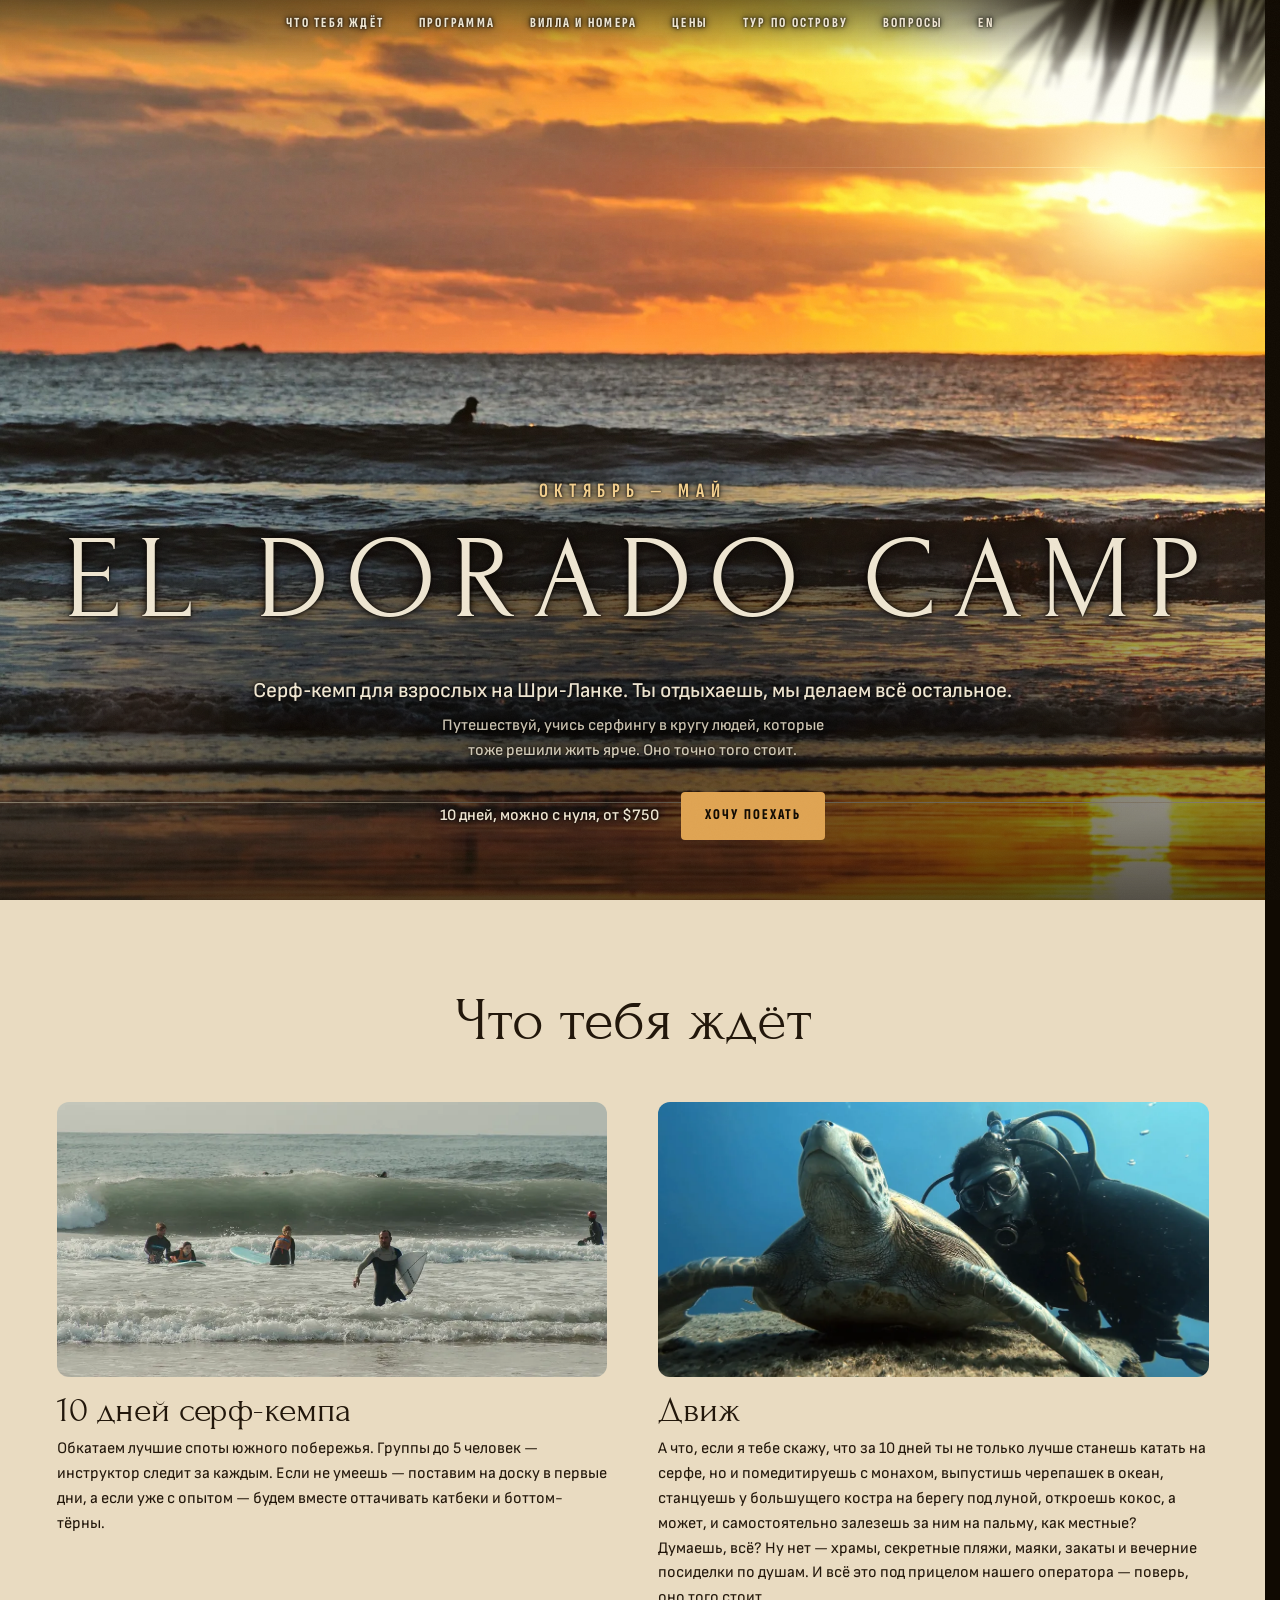
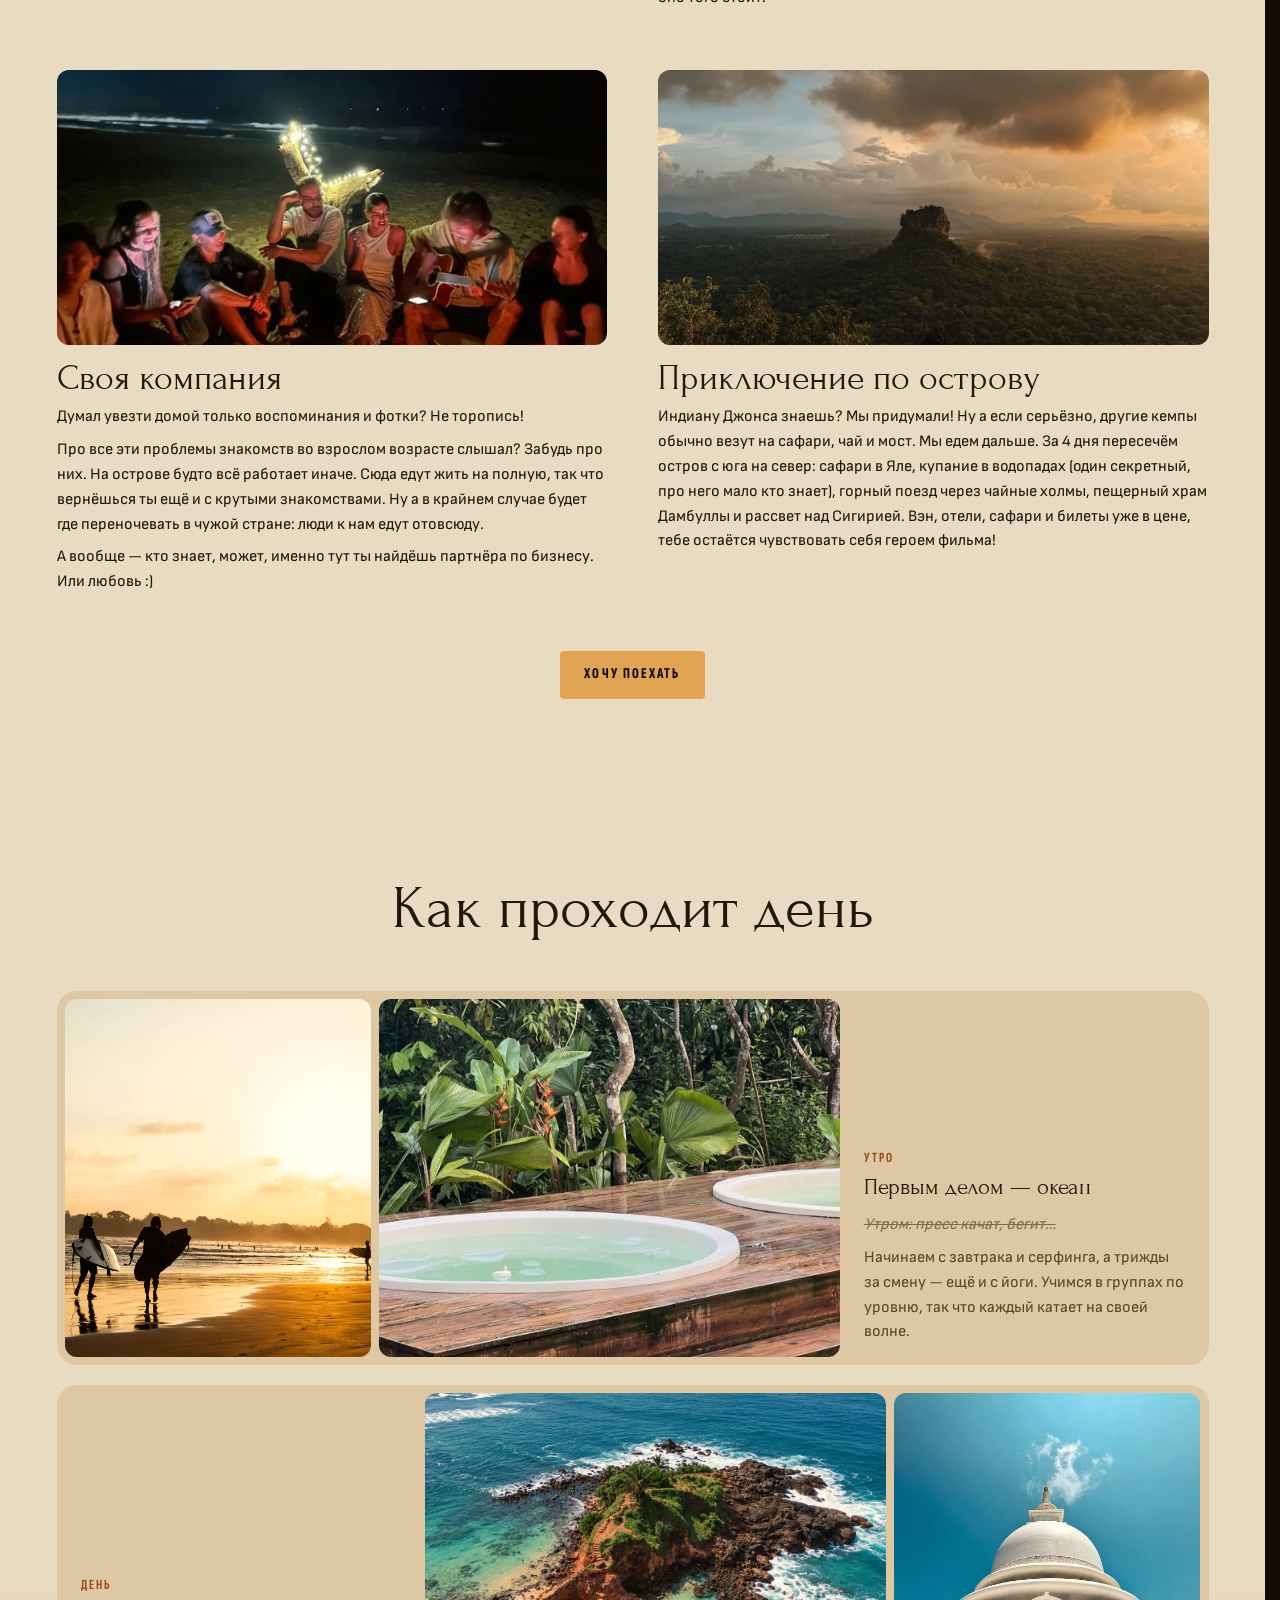
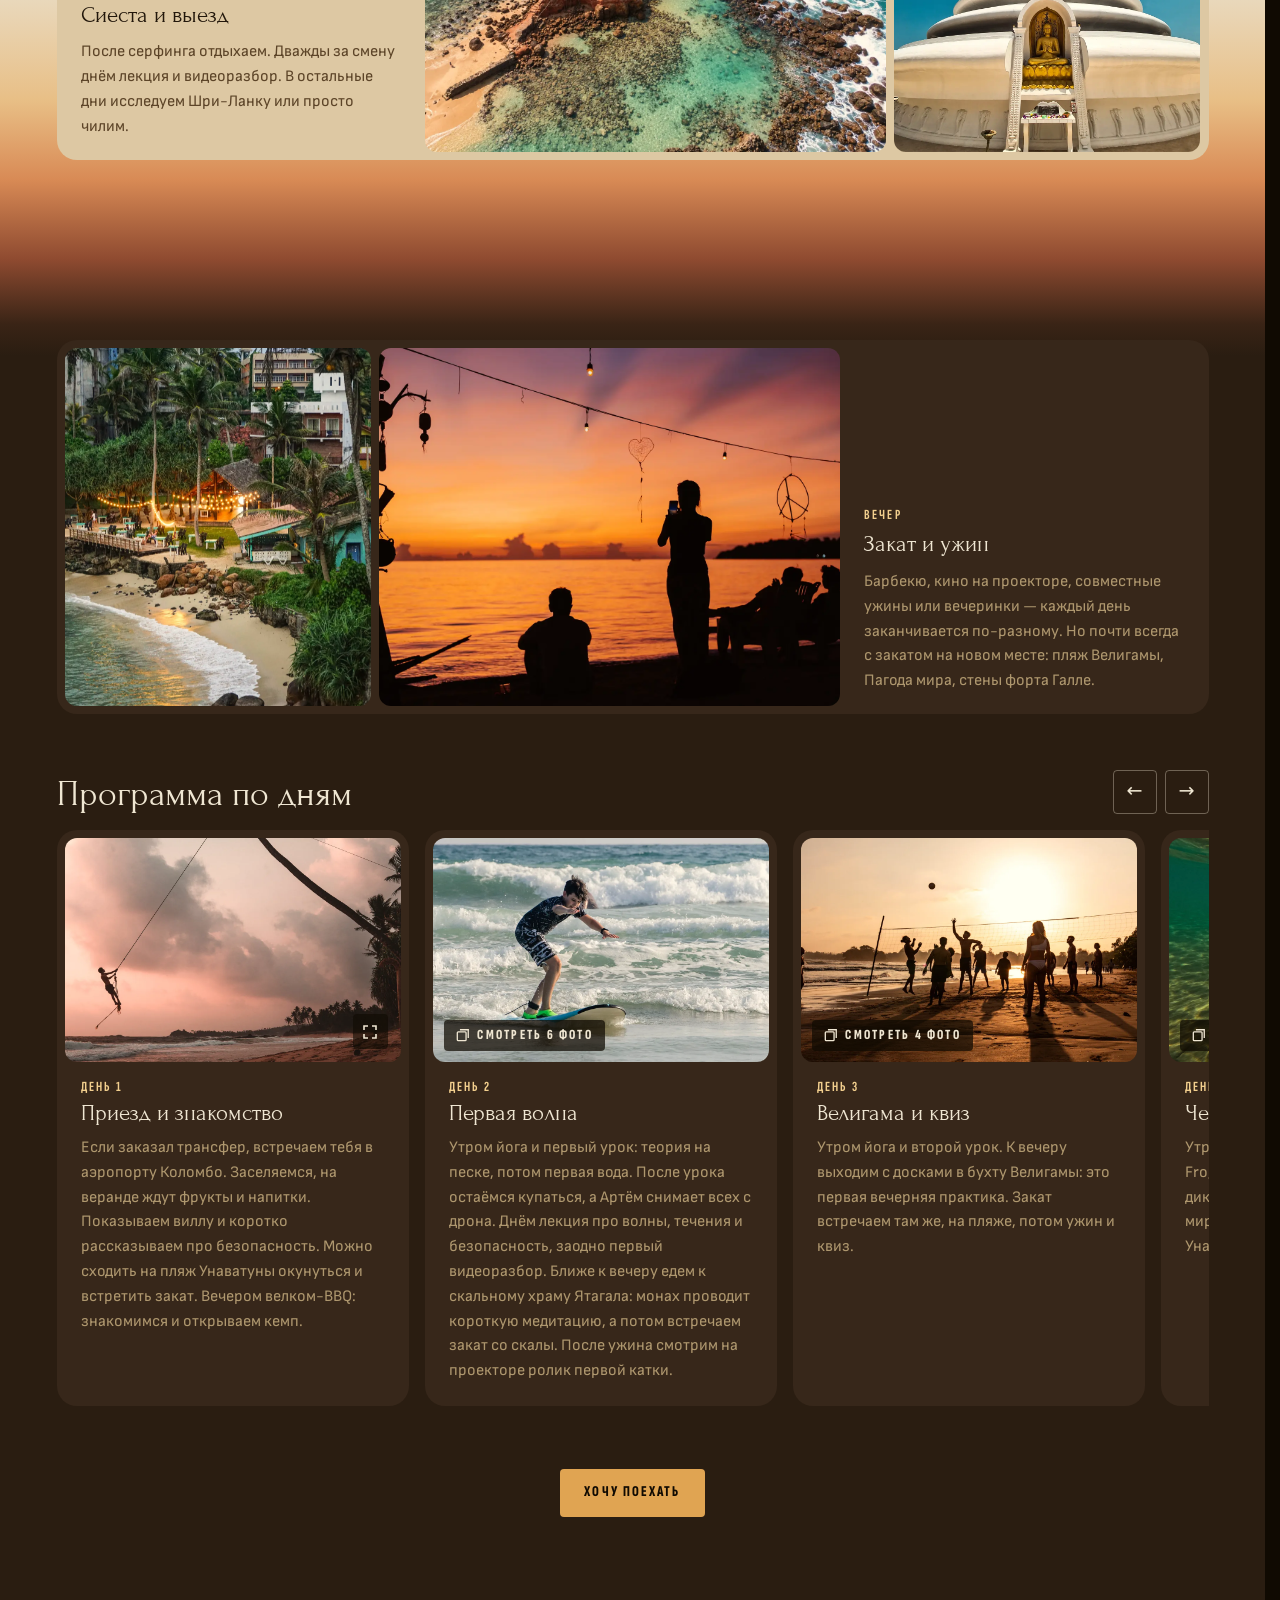
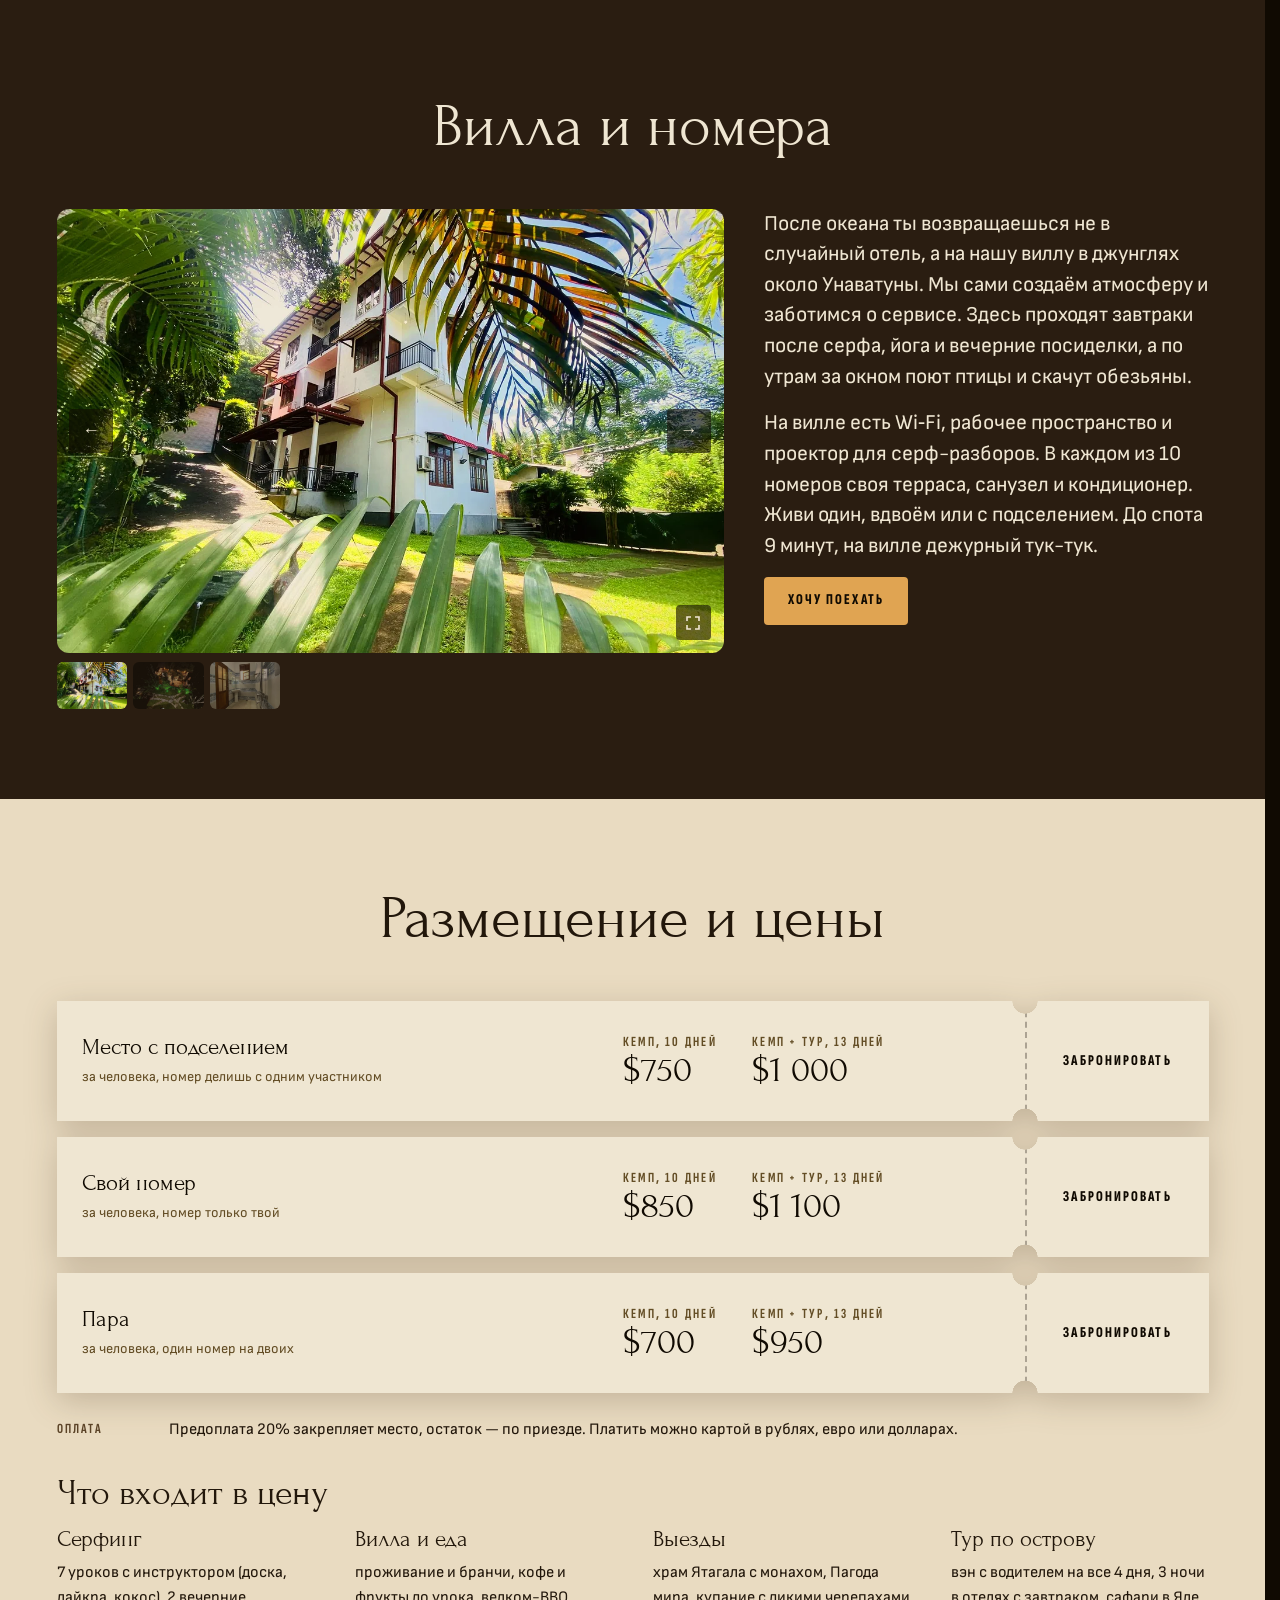
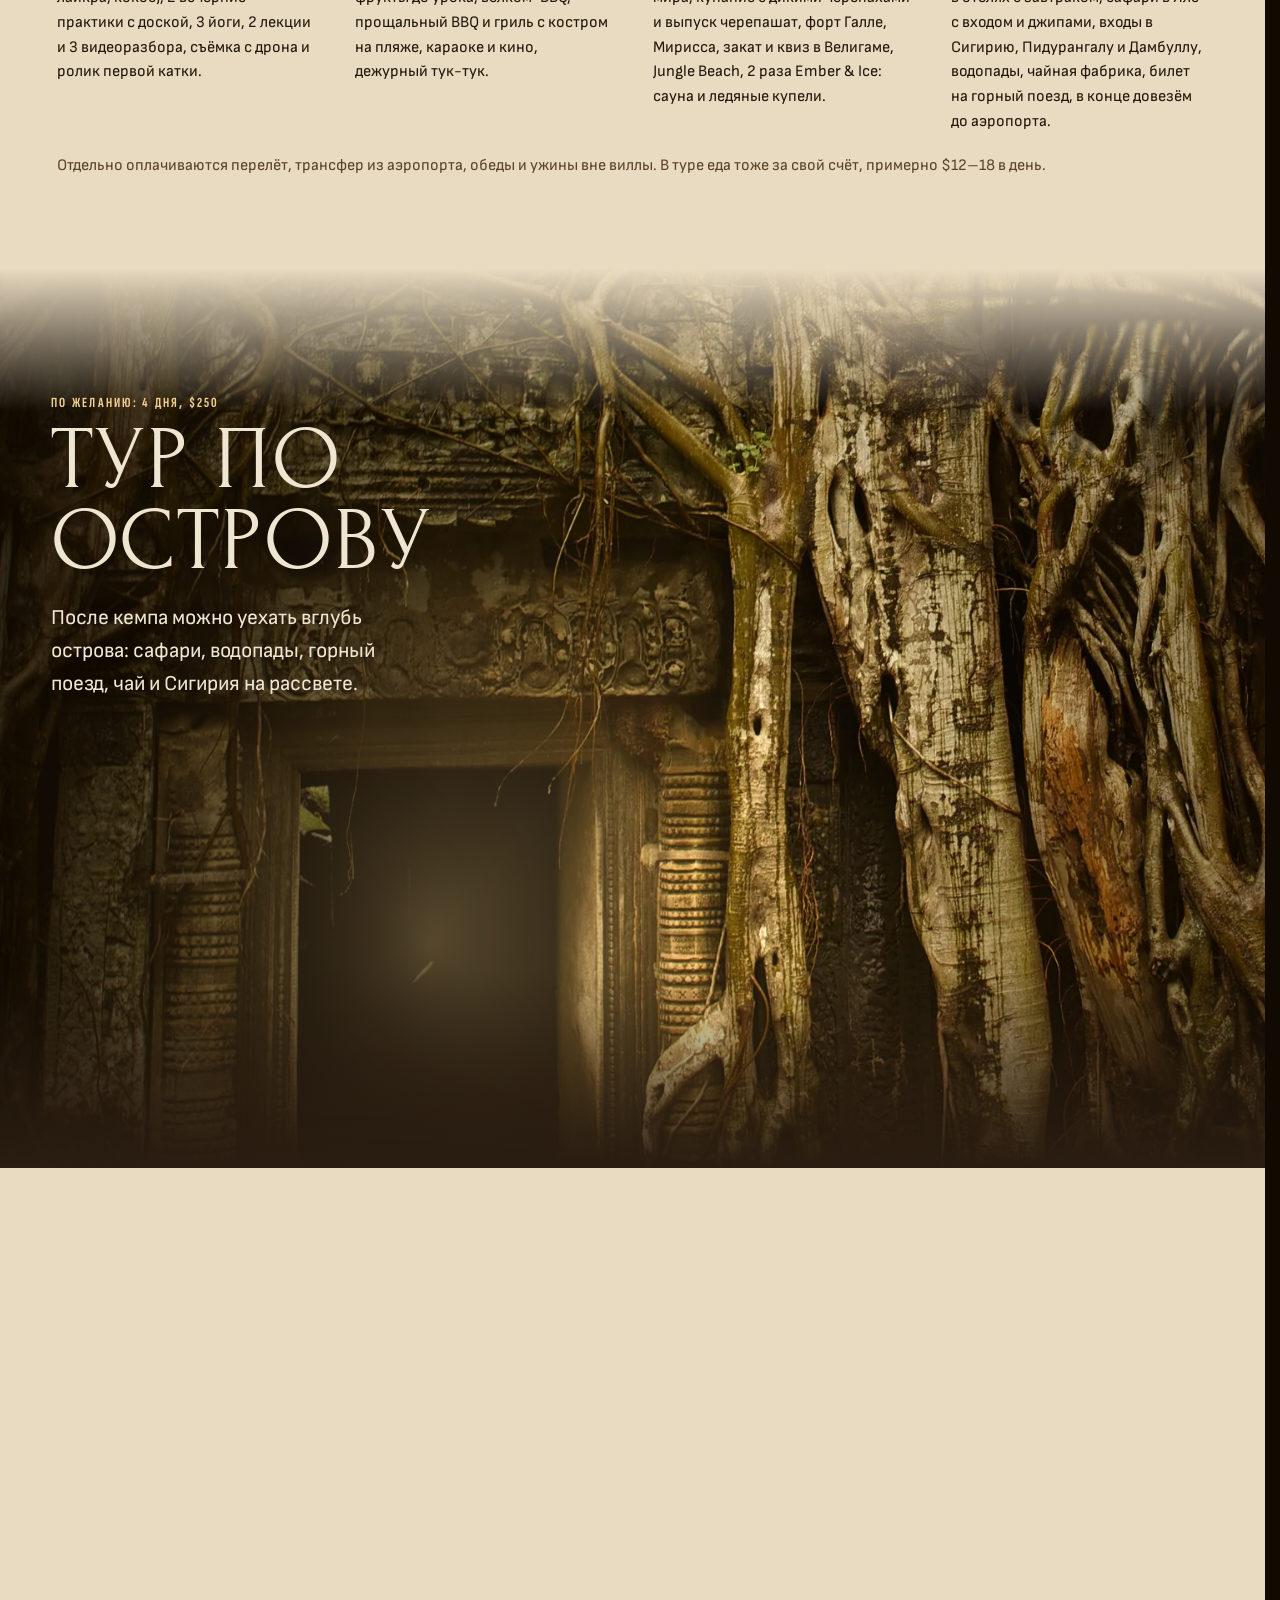
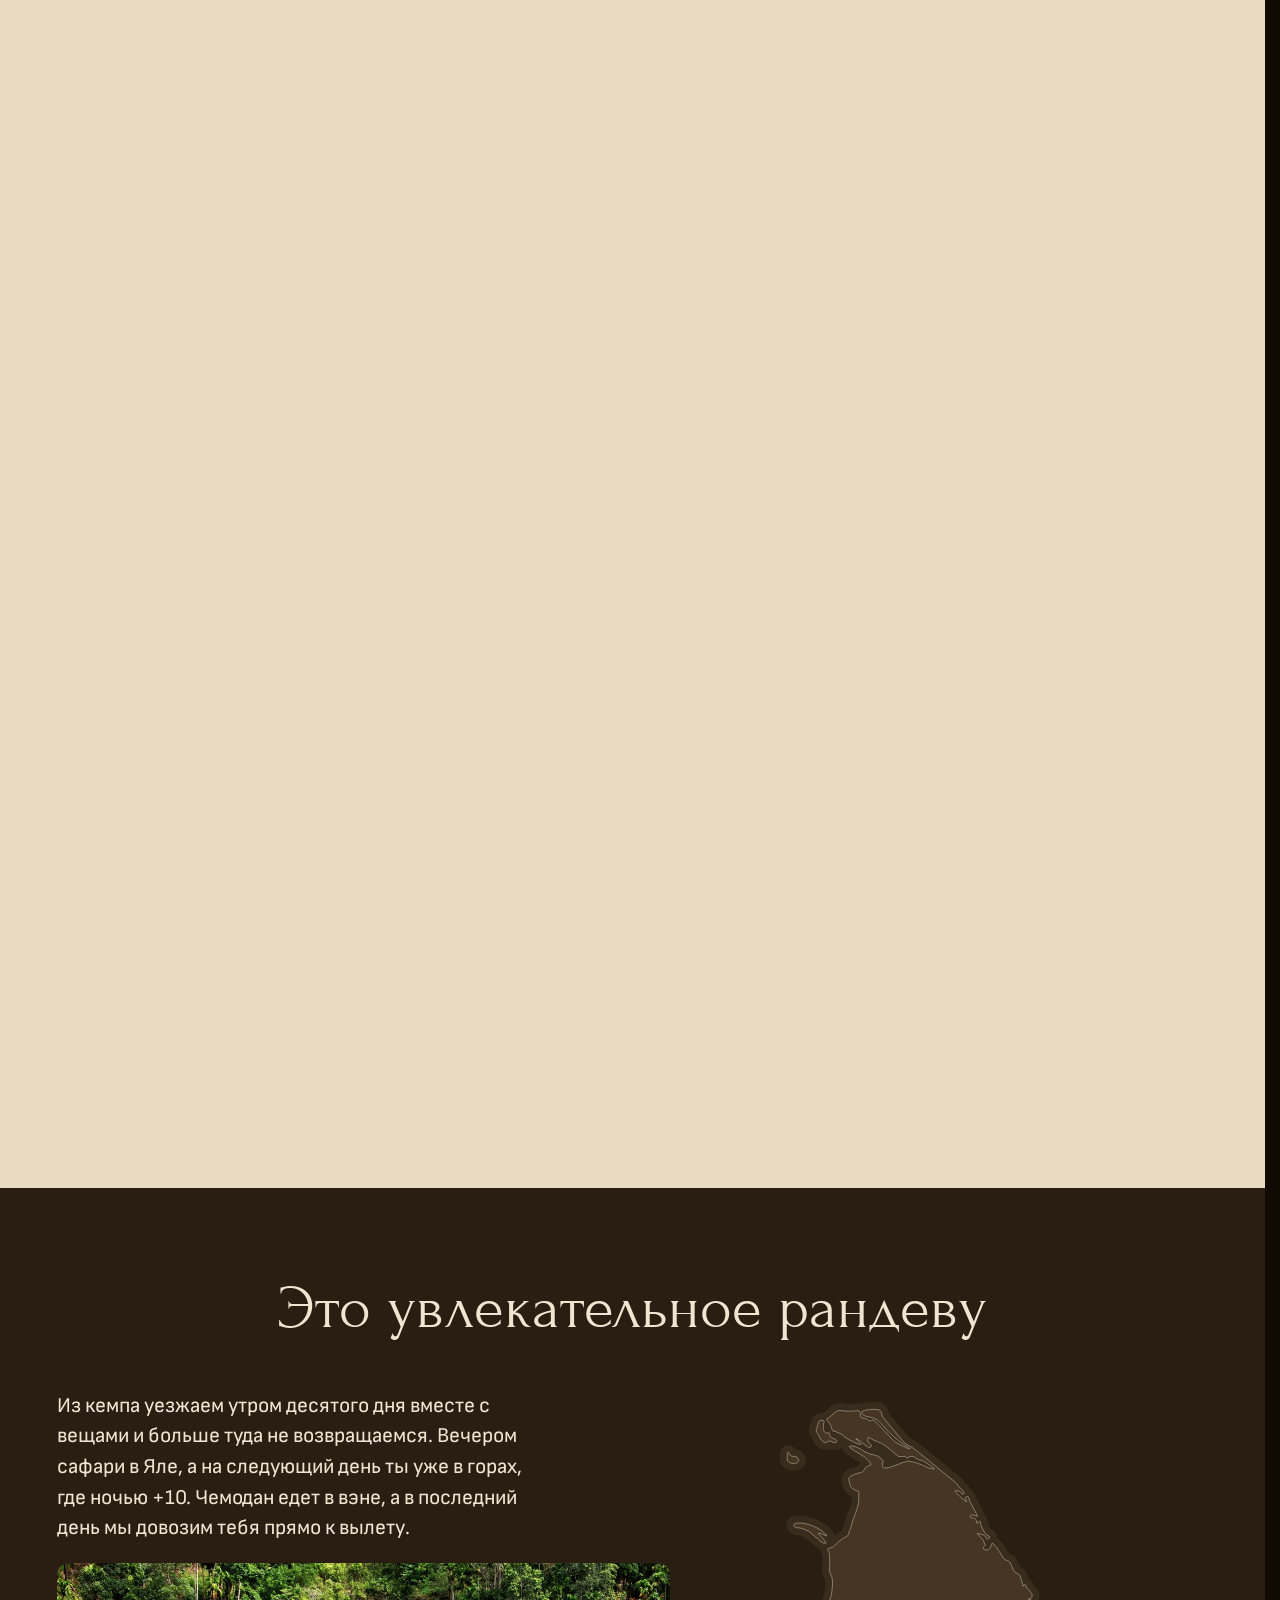
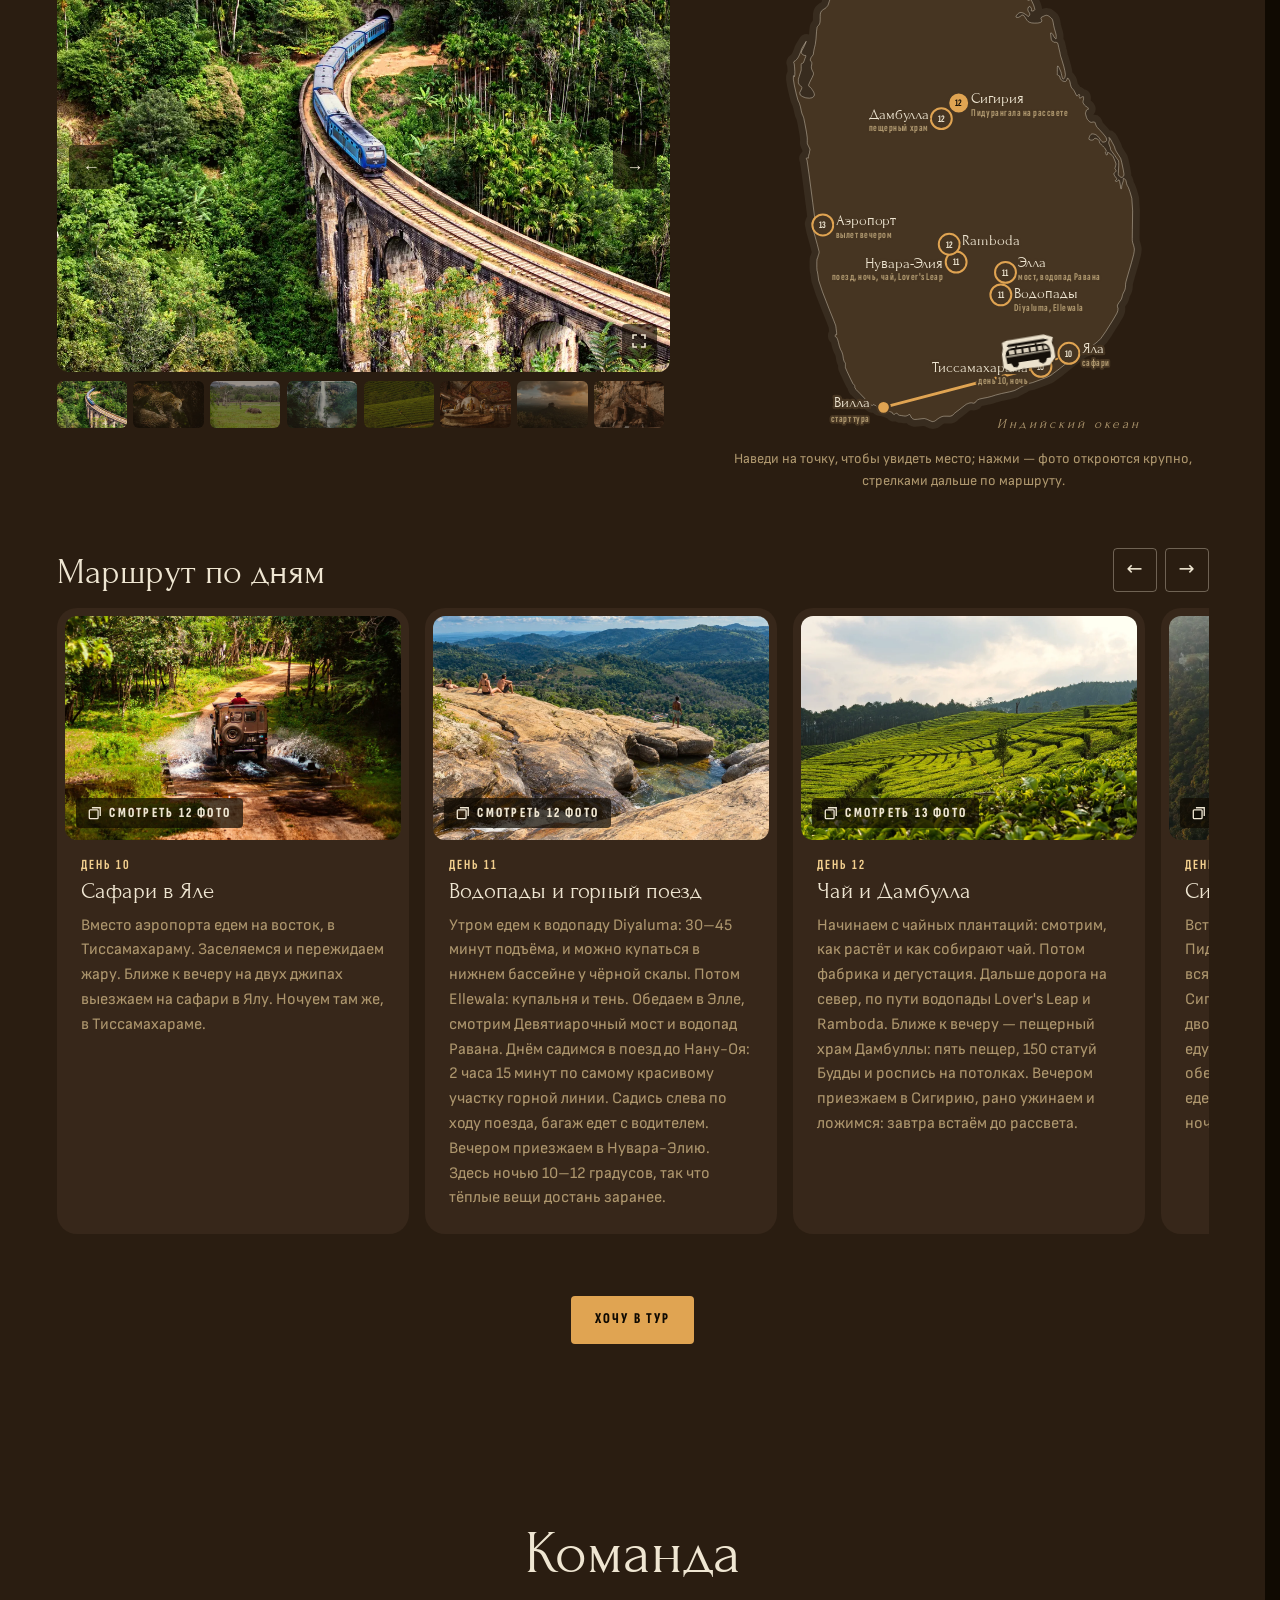
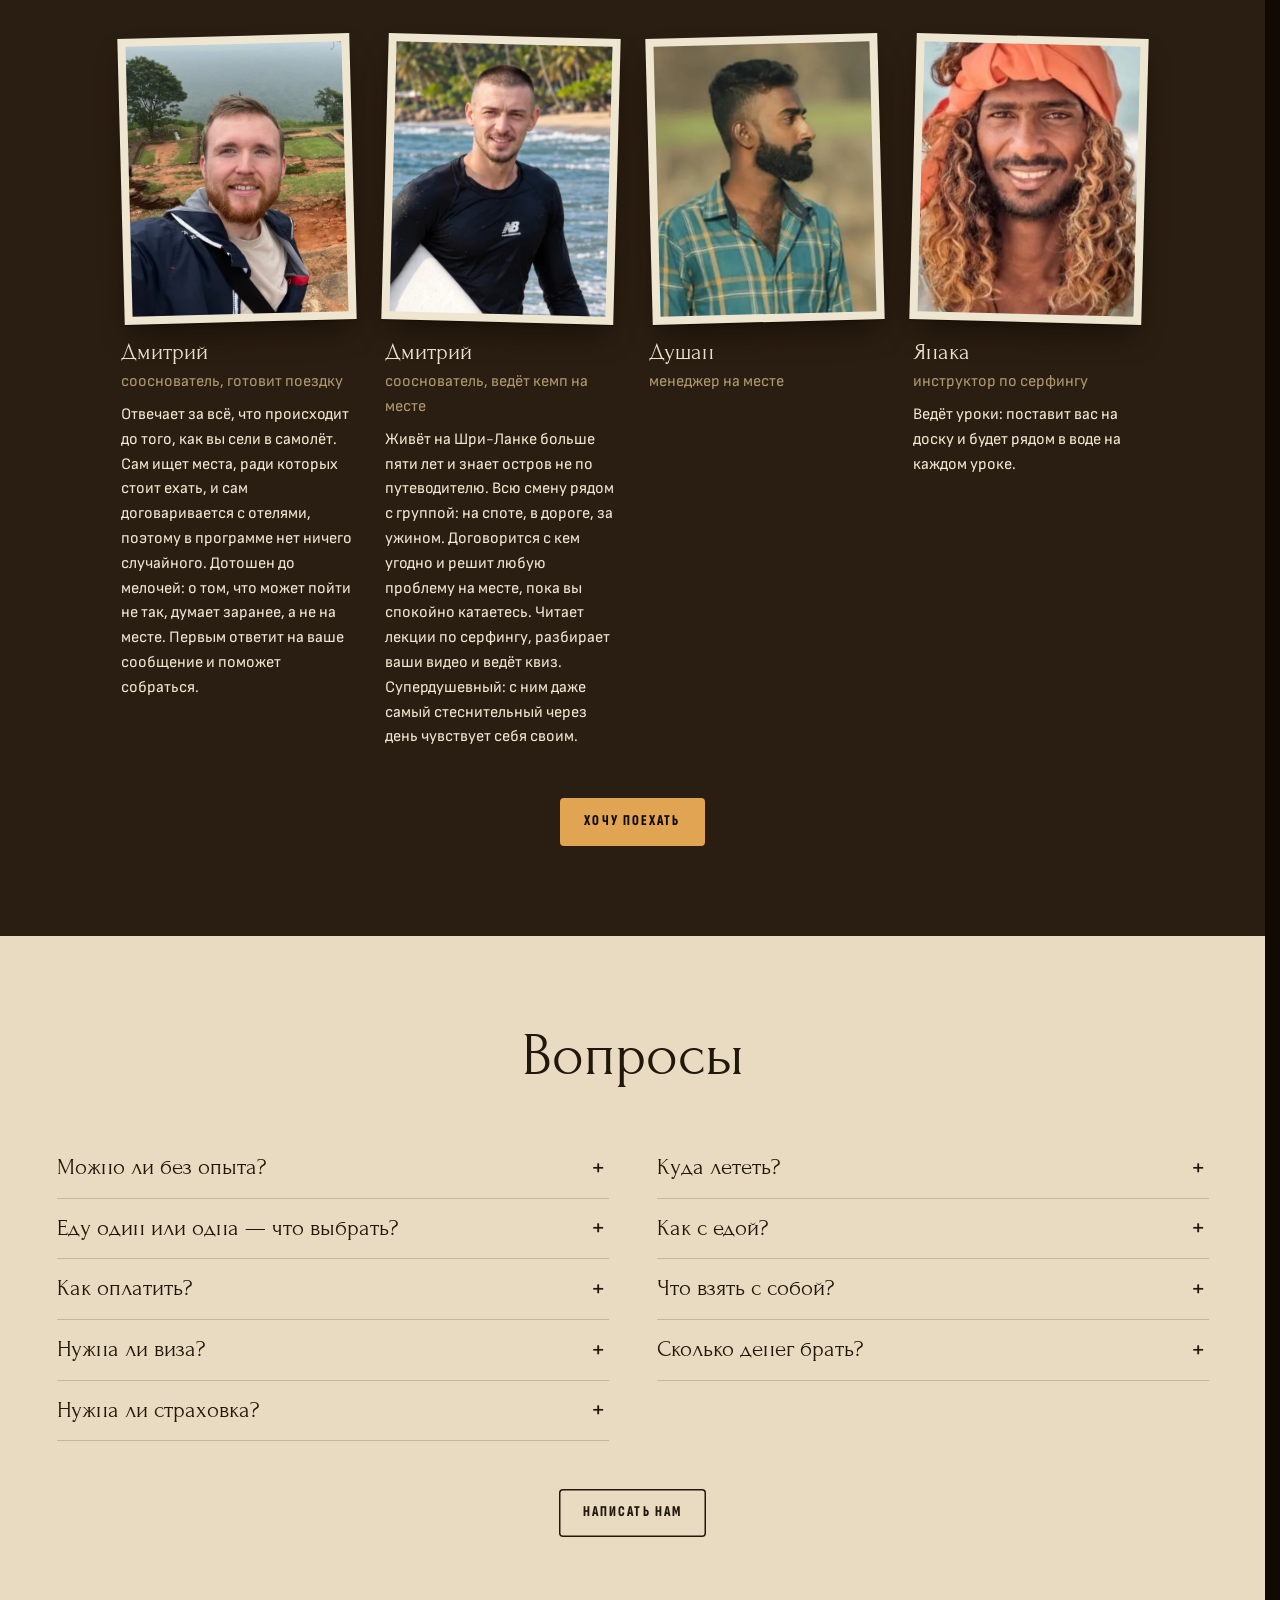
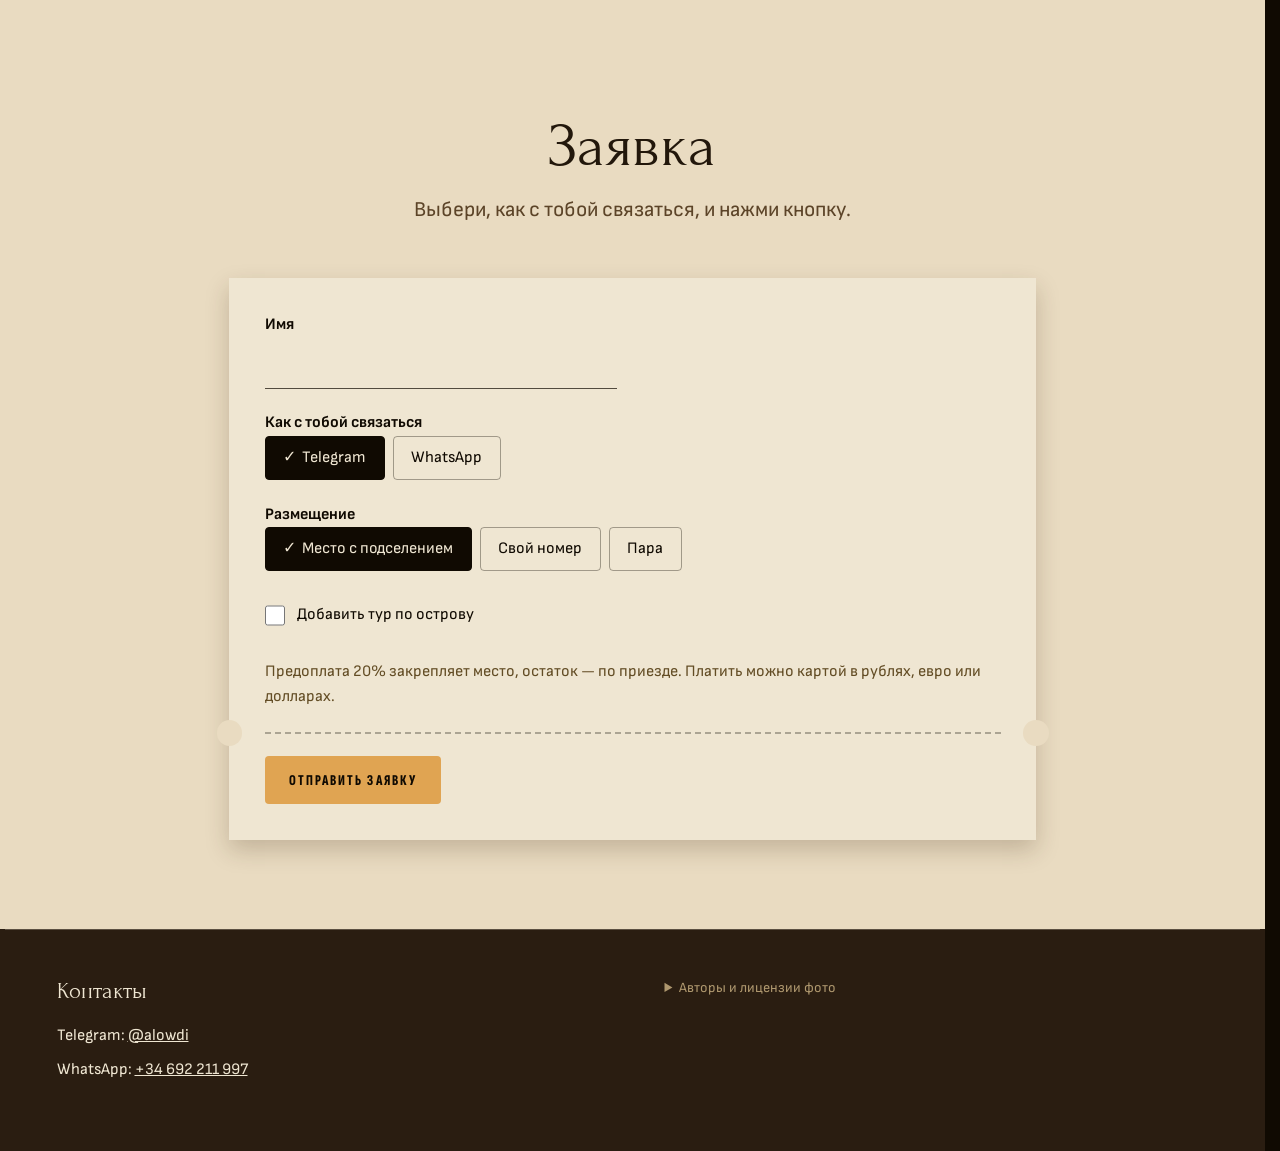
==== index.html @ 1c20ce88 "deploy 2026-10-01 09:46:34" ====
<!DOCTYPE html><html lang="ru"><head><meta charset="utf-8"><meta name="viewport" content="width=device-width, initial-scale=1, viewport-fit=cover"><link rel="icon" href="/favicon.svg" type="image/svg+xml"><title>El Dorado Camp — серф-кемп на юге Шри-Ланки</title><meta name="description" content="Серф-кемп около Унаватуны: 10 дней, 7 уроков с инструктором, можно с нуля. От $750."><link rel="preload" as="image" href="/scenes/ocean/sky.webp" media="not all and (max-aspect-ratio: 3/4)" fetchpriority="high"><link rel="preload" as="image" href="/scenes/ocean/sky-p.webp" media="(max-aspect-ratio: 3/4)" fetchpriority="high"><script>
      // before first paint: JS on, start at the top, motion preference, first-visit intro
      (function (r) {
        r.classList.add("js");
        history.scrollRestoration = "manual"; if (!location.hash) scrollTo(0, 0);
        // the switch wins over the OS setting both ways: "off" stills a moving page, "on" brings motion back
        try { var m = localStorage.getItem("motion"); if (m === "off" || m === "on") r.dataset.motion = m; } catch (e) {}
        var still = r.dataset.motion === "off" || (r.dataset.motion !== "on" && matchMedia("(prefers-reduced-motion: reduce)").matches);
        try { if (!still && !location.hash && !sessionStorage.getItem("intro-seen")) r.classList.add("intro"); } catch (e) {}
        // ?draft: the client sees what is still missing («нужно: …»); visitors never do (global.css)
        if (/[?&]draft\b/.test(location.search)) r.classList.add("draft");
      })(document.documentElement);
    </script><link rel="stylesheet" href="/_astro/Todo.CZmi_HE7.css"><link rel="stylesheet" href="/_astro/_..CQALiEZD.css"></head><body><button class="motion-toggle motion-skip" type="button" data-on="Движение: вкл" data-off="Движение: выкл">Движение: вкл</button><main><!-- quick links: on the sand of the first screen, docked at the top once the ocean leaves (engine.ts) --><nav class="hero-links" aria-label="Разделы" data-intro><a href="#brief">Что тебя ждёт</a><a href="#program">Программа</a><a href="#house">Вилла и номера</a><a href="#prices">Цены</a><a href="#tour-act" data-until="#tour">Тур по острову</a><a href="#faq">Вопросы</a><a href="/en/" hreflang="en" aria-label="English">EN</a></nav><!-- wide screens: the apply button rides in the docked links bar (shown by .docked, engine.ts) --><a class="btn dock-cta" href="#booking">Хочу поехать</a><!-- phone only: pinned apply button between the first screen and the form (engine.ts toggles .shown) --><a class="btn apply-bar" href="#booking"><span>Хочу поехать</span> <span class="apply-bar-price">от $750</span></a><a class="tg" href="https://t.me/alowdi?text=%D0%9F%D1%80%D0%B8%D0%B2%D0%B5%D1%82!%20%D0%9F%D0%B8%D1%88%D1%83%20%D1%81%20%D1%81%D0%B0%D0%B9%D1%82%D0%B0%20%D1%81%D0%B5%D1%80%D1%84-%D0%BA%D0%B5%D0%BC%D0%BF%D0%B0%2C%20%D1%85%D0%BE%D1%87%D1%83%20%D1%81%D0%BF%D1%80%D0%BE%D1%81%D0%B8%D1%82%D1%8C%3A%20" target="_blank" rel="noopener" aria-label="Написать нам в Telegram"><!-- the Telegram mark (Simple Icons, CC0): with the word beside it, not Instagram's bare «share» plane --><svg viewBox="0 0 24 24" aria-hidden="true"><path fill="currentColor" d="M11.944 0A12 12 0 0 0 0 12a12 12 0 0 0 12 12 12 12 0 0 0 12-12A12 12 0 0 0 12 0a12 12 0 0 0-.056 0zm4.962 7.224c.1-.002.321.023.465.14a.506.506 0 0 1 .171.325c.016.093.036.306.02.472-.18 1.898-.962 6.502-1.36 8.627-.168.9-.499 1.201-.82 1.23-.696.065-1.225-.46-1.9-.902-1.056-.693-1.653-1.124-2.678-1.8-1.185-.78-.417-1.21.258-1.91.177-.184 3.247-2.977 3.307-3.23.007-.032.014-.15-.056-.212s-.174-.041-.249-.024c-.106.024-1.793 1.14-5.061 3.345-.48.33-.913.49-1.302.48-.428-.008-1.252-.241-1.865-.44-.752-.245-1.349-.374-1.297-.789.027-.216.325-.437.893-.663 3.498-1.524 5.83-2.529 6.998-3.014 3.332-1.386 4.025-1.627 4.476-1.635z"></path></svg><span class="tg-t">Telegram</span></a><!-- the wave under the links: a paper surfer (cut like the map's van) rides it as the page scrolls — on the crests
           and in the troughs (engine.ts), the wave behind him gold — the whole site is one ride (task 19, the client 27.09) --><div class="road" aria-hidden="true"><svg class="road-surfer" viewBox="-21 -24 43 27.5"><path class="ride-cut" d="M-20 0.2 L-19.4 -3 L-9.6 -5.2 L-8 -9.4 L-7.4 -19.4 L0.6 -18.6 L2.8 -21.4 L6.4 -22.8 L9.4 -20.6 L9.2 -16.8 L14 -14.4 L13.4 -10.4 L9.8 -9.8 L10.4 -7.6 L20.8 -7.8 L20.4 -3.6 L12 -0.6 L-11.6 2.6 Z"></path><path class="ride-sil" d="M-17.5 -0.3 L-13 -2.4 L10 -5.3 L18.6 -5.6 L11 -3 L-12 0.7 Z M-5.7 -2.5 L-2.4 -6.5 L-4.0 -7.9 L-7.3 -3.9 Z M-2.5 -6.4 L1.1 -9.2 L-0.7 -11.2 L-3.9 -8.0 Z M6.6 -4.3 L8.2 -8.2 L6.2 -9.0 L4.6 -5.1 Z M7.4 -9.6 L0.5 -11.5 L-0.1 -8.9 L7.0 -7.6 Z M1.5 -9.2 L5.4 -14.5 L3.0 -16.3 L-1.1 -11.2 Z M4.3 -14.2 L11.2 -11.7 L11.6 -12.9 L4.9 -15.6 Z M3.6 -16.0 L-4.7 -17.5 L-4.9 -16.3 L3.2 -14.4 Z M8.4 -17.5 L7.4 -16.2 L5.8 -16.1 L4.5 -17.1 L4.4 -18.7 L5.4 -20.0 L7.0 -20.1 L8.3 -19.1 Z"></path></svg></div><!-- after the dock button: `.hero-links.docked + .dock-cta` needs them adjacent. A phone: the six links don't fit a row (27.09) — the camp's name and «Меню», the links in a sheet (native popover) --><div class="phone-bar"><a class="phone-bar-name" href="#">El Dorado Camp</a><button class="phone-bar-menu" type="button" popovertarget="menu">Меню</button></div><nav class="menu" id="menu" popover aria-label="Разделы"><button class="menu-close" type="button" popovertarget="menu" popovertargetaction="hide">Закрыть</button><a href="#brief">Что тебя ждёт</a><a href="#program">Программа</a><a href="#house">Вилла и номера</a><a href="#prices">Цены</a><a href="#tour-act">Тур по острову</a><a href="#faq">Вопросы</a><a href="/en/">English</a><a class="btn" href="#booking">Хочу поехать</a></nav><div class="act act--ocean"><div class="stage"><section class="scene scene--ocean" data-hold="0.2" data-focus="40% 42%" data-focus-portrait="25% 45%" data-exit="flyUp" style="z-index:1"><picture><source media="(max-aspect-ratio: 3/4)" srcset="/scenes/ocean/sky-p.webp"><img class="plane" src="/scenes/ocean/sky.webp" alt width="2112" height="1188" data-depth="0.04" loading="eager" decoding="async" fetchpriority="high"></picture><picture><source media="(max-aspect-ratio: 3/4)" srcset="/scenes/ocean/sun-p.webp"><img class="plane blend-screen" src="/scenes/ocean/sun.webp" alt width="2112" height="1188" data-depth="0.04" data-idle="pulse" loading="eager" decoding="async" fetchpriority="high"></picture><picture><source media="(max-aspect-ratio: 3/4)" srcset="/scenes/ocean/far-p.webp"><img class="plane" src="/scenes/ocean/far.webp" alt="Закат над океаном, сёрфер ждёт волну" width="2112" height="1188" data-depth="0.16" loading="eager" decoding="async" fetchpriority="high"></picture><picture><source media="(max-aspect-ratio: 3/4)" srcset="/scenes/ocean/near-p.webp"><img class="plane" src="/scenes/ocean/near.webp" alt width="2112" height="1188" data-depth="0.32" loading="eager" decoding="async" fetchpriority="high"></picture><picture><source media="(max-aspect-ratio: 3/4)" srcset="/scenes/ocean/shore-p.webp"><img class="plane" src="/scenes/ocean/shore.webp" alt width="2112" height="1188" data-depth="0.55" loading="eager" decoding="async" fetchpriority="high"></picture><div class="slot" data-depth="0.14"><div class="hero-shade" aria-hidden="true"></div><div class="hero-title"><div class="hero-scrim" aria-hidden="true" data-intro></div><div class="hero-poster"><p class="hero-season" data-intro>октябрь — май</p><!-- letters rise one by one (intro.ts); a word never breaks inside, the line wraps between words --><h1 class="hero-name" aria-label="El Dorado Camp"><span class="w" aria-hidden="true"><span class="ch">E</span><span class="ch">l</span></span> <span class="w" aria-hidden="true"><span class="ch">D</span><span class="ch">o</span><span class="ch">r</span><span class="ch">a</span><span class="ch">d</span><span class="ch">o</span></span> <span class="w" aria-hidden="true"><span class="ch">C</span><span class="ch">a</span><span class="ch">m</span><span class="ch">p</span></span></h1></div><!-- one axis with the name (27.09: text at the sides and in the middle at once looked strange): the offer, then the
       feeling a size down, then the facts and the button side by side --><p class="hero-line" data-intro>Серф‑кемп для взрослых на Шри‑Ланке. Ты отдыхаешь, мы делаем всё остальное.</p><p class="hero-line hero-line-2" data-intro>Путешествуй, учись серфингу в кругу людей, которые тоже решили жить ярче. Оно точно того стоит.</p><div class="hero-act" data-intro><p class="hero-facts">10 дней, можно с нуля, от $750</p><a class="btn hero-cta" href="#booking">Хочу поехать</a></div></div></div><picture><source media="(max-aspect-ratio: 3/4)" srcset="/scenes/ocean/front-p.webp"><img class="plane" src="/scenes/ocean/front.webp" alt width="2112" height="1188" data-depth="1.3" data-idle="sway" data-anchored="true" loading="eager" decoding="async" fetchpriority="high"></picture></section></div></div><div class="page"><section class="section" id="brief" aria-labelledby="brief-title"><header class="section-head"><h2 id="brief-title">Что тебя ждёт</h2></header><div class="spread" data-zoom-group><article class="spread-item"><button type="button" class="zoom spread-photo" data-zoom="/photos/day2-2.webp" data-full="/photos/day2-2-full.webp" data-caption="10 дней серф-кемпа" aria-label="Открыть фото: 10 дней серф-кемпа"><img src="/clips/day2-2.webp" alt="" width="1200" height="800" loading="lazy" decoding="async" draggable="false" style="false"><video class="clip" src="/clips/day2-2.mp4" data-photo="/photos/day2-2.webp" muted playsinline preload="none" aria-hidden="true" tabindex="-1"></video></button><h3>10 дней серф-кемпа</h3><p>Обкатаем лучшие споты южного побережья. Группы до 5 человек — инструктор следит за каждым. Если не умеешь — поставим на доску в первые дни, а если уже с опытом — будем вместе оттачивать катбеки и боттом-тёрны.</p></article><article class="spread-item"><button type="button" class="zoom spread-photo" data-zoom="/photos/day4-1.webp" data-full="/photos/day4-1-full.webp" data-caption="Движ" aria-label="Открыть фото: Движ"><img src="/clips/day4-1.webp" alt="" width="1200" height="800" loading="lazy" decoding="async" draggable="false" style="false"><video class="clip" src="/clips/day4-1.mp4" data-photo="/photos/day4-1.webp" muted playsinline preload="none" aria-hidden="true" tabindex="-1"></video></button><h3>Движ</h3><p>А что, если я тебе скажу, что за 10 дней ты не только лучше станешь катать на серфе, но и помедитируешь с монахом, выпустишь черепашек в океан, станцуешь у большущего костра на берегу под луной, откроешь кокос, а может, и самостоятельно залезешь за ним на пальму, как местные? Думаешь, всё? Ну нет — храмы, секретные пляжи, маяки, закаты и вечерние посиделки по душам. И всё это под прицелом нашего оператора — поверь, оно того стоит.</p></article><article class="spread-item"><button type="button" class="zoom spread-photo" data-zoom="/photos/day7-4.webp" data-full="/photos/day7-4-full.webp" data-caption="Своя компания" aria-label="Открыть фото: Своя компания"><img src="/clips/day7-4.webp" alt="" width="1200" height="800" loading="lazy" decoding="async" draggable="false" style="false"><video class="clip" src="/clips/day7-4.mp4" data-photo="/photos/day7-4.webp" muted playsinline preload="none" aria-hidden="true" tabindex="-1"></video></button><h3>Своя компания</h3><p>Думал увезти домой только воспоминания и фотки? Не торопись!</p><p>Про все эти проблемы знакомств во взрослом возрасте слышал? Забудь про них. На острове будто всё работает иначе. Сюда едут жить на полную, так что вернёшься ты ещё и с крутыми знакомствами. Ну а в крайнем случае будет где переночевать в чужой стране: люди к нам едут отовсюду.</p><p>А вообще — кто знает, может, именно тут ты найдёшь партнёра по бизнесу. Или любовь :)</p></article><article class="spread-item"><button type="button" class="zoom spread-photo" data-zoom="/photos/pidurangala-7.webp" data-full="/photos/pidurangala-7-full.webp" data-caption="Приключение по острову" aria-label="Открыть фото: Приключение по острову"><img src="/photos/pidurangala-7-full.webp" alt="" width="1200" height="800" loading="lazy" decoding="async" draggable="false" style="object-position: 50% 55.00000000000001%"></button><h3>Приключение по острову</h3><p>Индиану Джонса знаешь? Мы придумали! Ну а если серьёзно, другие кемпы обычно везут на сафари, чай и мост. Мы едем дальше. За 4 дня пересечём остров с юга на север: сафари в Яле, купание в водопадах (один секретный, про него мало кто знает), горный поезд через чайные холмы, пещерный храм Дамбуллы и рассвет над Сигирией. Вэн, отели, сафари и билеты уже в цене, тебе остаётся чувствовать себя героем фильма!</p></article></div><p class="center section-cta"><a class="btn" href="#booking">Хочу поехать</a></p></section><section class="section" id="program" aria-labelledby="program-title"><header class="section-head"><h2 id="program-title">Как проходит день</h2></header><div class="dayparts" data-zoom-group><article class="daypart"><button type="button" class="zoom daypart-photo tall" data-zoom="/photos/day3-3.webp" data-full="/photos/day3-3-full.webp" data-caption="Утро · Первым делом — океан" aria-label="Открыть фото: Двое серферов несут доски против низкого солнца"><img src="/clips/day3-3.webp" alt="" loading="lazy" decoding="async" draggable="false" style="false"><video class="clip" src="/clips/day3-3.mp4" data-photo="/photos/day3-3.webp" muted playsinline preload="none" aria-hidden="true" tabindex="-1"></video></button><button type="button" class="zoom daypart-photo wide" data-zoom="/photos/day9-1.webp" data-full="/photos/day9-1-full.webp" data-caption="Утро · Первым делом — океан" aria-label="Открыть фото: Две купели со льдом на деревянной террасе среди джунглей"><img src="/photos/day9-1-full.webp" alt="" loading="lazy" decoding="async" draggable="false" style="object-position: 50% 60%"></button><div class="daypart-text"><p class="daypart-when">Утро</p><h3>Первым делом — океан</h3><p class="daypart-strike"><s>Утром: пресс качат, бегит…</s></p><p>Начинаем с завтрака и серфинга, а трижды за смену — ещё и с йоги. Учимся в группах по уровню, так что каждый катает на своей волне.</p></div></article><article class="daypart flip"><button type="button" class="zoom daypart-photo tall" data-zoom="/photos/pagoda-1.webp" data-full="/photos/pagoda-1-full.webp" data-caption="День · Сиеста и выезд" aria-label="Открыть фото: Пагода мира: белая ступа, золотой Будда в нише"><img src="/photos/pagoda-1-full.webp" alt="" loading="lazy" decoding="async" draggable="false" style="object-position: 50% 72%"></button><button type="button" class="zoom daypart-photo wide" data-zoom="/photos/day6-3.webp" data-full="/photos/day6-3-full.webp" data-caption="День · Сиеста и выезд" aria-label="Открыть фото: Скала с пальмами над бирюзовой водой, сверху"><img src="/photos/day6-3-full.webp" alt="" loading="lazy" decoding="async" draggable="false" style="object-position: 100% 50%"></button><div class="daypart-text"><p class="daypart-when">День</p><h3>Сиеста и выезд</h3><p>После серфинга отдыхаем. Дважды за смену днём лекция и видеоразбор. В остальные дни исследуем Шри-Ланку или просто чилим.</p></div></article><article class="daypart"><button type="button" class="zoom daypart-photo tall" data-zoom="/photos/day6-5.webp" data-full="/photos/day6-5-full.webp" data-caption="Вечер · Закат и ужин" aria-label="Открыть фото: Вид с холма на пляж и кафе у воды"><img src="/photos/day6-5-full.webp" alt="" loading="lazy" decoding="async" draggable="false" style="object-position: 50% 55.00000000000001%"></button><button type="button" class="zoom daypart-photo wide" data-zoom="/photos/day6-6.webp" data-full="/photos/day6-6-full.webp" data-caption="Вечер · Закат и ужин" aria-label="Открыть фото: Силуэты людей на оранжевом закате, над ними гирлянда"><img src="/photos/day6-6-full.webp" alt="" loading="lazy" decoding="async" draggable="false" style="object-position: 50% 50%"></button><div class="daypart-text"><p class="daypart-when">Вечер</p><h3>Закат и ужин</h3><p>Барбекю, кино на проекторе, совместные ужины или вечеринки — каждый день заканчивается по-разному. Но почти всегда с закатом на новом месте: пляж Велигамы, Пагода мира, стены форта Галле.</p></div></article></div><div class="ribbon" data-ribbon><div class="ribbon-head"><h3>Программа по дням</h3><p class="ribbon-nav"><button type="button" class="ribbon-btn" data-dir="-1" aria-label="Предыдущие дни">←</button><button type="button" class="ribbon-btn" data-dir="1" aria-label="Следующие дни">→</button></p></div><ol class="days" tabindex="0" aria-label="Программа по дням"><li style="--i: 0"><div class="day"><figure class="gallery" data-zoom-group><div class="gallery-stage"><button type="button" class="zoom gallery-zoom" data-zoom="/photos/day1-1.webp" data-full="/photos/day1-1-full.webp" data-caption="День 1: Приезд и знакомство" aria-label="Открыть фото: День 1: Приезд и знакомство"><img class="gallery-main" src="/photos/day1-1.webp" alt="" width="1200" height="800" loading="lazy" decoding="async" draggable="false"><video class="clip" src="/clips/day1-1.mp4" data-photo="/photos/day1-1.webp" muted playsinline preload="none" aria-hidden="true" tabindex="-1"></video></button></div></figure><script type="module">document.addEventListener(`click`,e=>{let t=e.target.closest(`.gallery-arrow`);if(t){let e=[...t.closest(`.gallery`).querySelectorAll(`.gallery-thumbs button`)];e[(e.findIndex(e=>e.hasAttribute(`aria-current`))+ +t.dataset.step+e.length)%e.length].click();return}let n=e.target.closest(`.gallery-thumbs button`);if(!n)return;let r=n.closest(`.gallery`);r.querySelector(`.gallery-main`).src=n.dataset.src;let i=r.querySelector(`.clip`);i&&(i.hidden=n.dataset.src!==i.dataset.photo,i.hidden&&i.pause());let a=n.parentElement;a.scrollTo({left:n.offsetLeft-(a.clientWidth-n.offsetWidth)/2,behavior:`smooth`}),r.querySelectorAll(`.gallery-thumbs button`).forEach(e=>e.removeAttribute(`aria-current`)),n.setAttribute(`aria-current`,`true`)});</script><script type="module">var e=document.documentElement.dataset.motion===`off`||document.documentElement.dataset.motion!==`on`&&matchMedia(`(prefers-reduced-motion: reduce)`).matches,t=navigator.connection?.saveData,n=matchMedia(`(hover: hover)`).matches,r=[...document.querySelectorAll(`video.clip`)];if(!e&&r.length&&(n||!t)){let e=new WeakMap,t=t=>{e.set(t,!0),!t.hidden&&(t.paused?t.play().catch(()=>{}):t.classList.add(`on`))},i=t=>{e.set(t,!1),t.classList.remove(`on`),setTimeout(()=>{e.get(t)||(t.pause(),t.currentTime=0)},700)};for(let a of r)a.addEventListener(`playing`,()=>a.classList.add(`on`)),a.addEventListener(`ended`,()=>{a.classList.remove(`on`),setTimeout(()=>{a.currentTime=0,e.get(a)&&a.play().catch(()=>{})},700)}),n&&(a.parentElement.addEventListener(`pointerenter`,()=>t(a)),a.parentElement.addEventListener(`pointerleave`,()=>i(a)));if(!n){let n=new Set,a=new IntersectionObserver(e=>e.forEach(e=>{let r=e.target;e.isIntersecting?(n.add(r),t(r)):(n.delete(r),i(r))}),{threshold:.6});r.forEach(e=>a.observe(e)),addEventListener(`touchend`,()=>n.forEach(t=>{e.get(t)&&t.paused&&!t.hidden&&t.play().catch(()=>{})}),{passive:!0})}}</script><p class="day-n">День 1</p><h4 class="day-name">Приезд и знакомство</h4><p class="day-story">Если заказал трансфер, встречаем тебя в аэропорту Коломбо. Заселяемся, на веранде ждут фрукты и напитки. Показываем виллу и коротко рассказываем про безопасность. Можно сходить на пляж Унаватуны окунуться и встретить закат. Вечером велком-BBQ: знакомимся и открываем кемп.</p></div></li><li style="--i: 1"><div class="day"><figure class="gallery" data-zoom-group><div class="gallery-stage"><button type="button" class="zoom gallery-zoom" data-zoom="/photos/day2-1.webp" data-full="/photos/day2-1-full.webp" data-caption="День 2: Первая волна" aria-label="Открыть фото: День 2: Первая волна"><img class="gallery-main" src="/photos/day2-1.webp" alt="" width="1200" height="800" loading="lazy" decoding="async" draggable="false"><video class="clip" src="/clips/day2-1.mp4" data-photo="/photos/day2-1.webp" muted playsinline preload="none" aria-hidden="true" tabindex="-1"></video><span class="gallery-more" aria-hidden="true">Смотреть 6 фото</span></button><button type="button" class="gallery-arrow" data-step="-1" aria-label="Предыдущее фото">←</button><button type="button" class="gallery-arrow" data-step="1" aria-label="Следующее фото">→</button></div><div class="gallery-thumbs"><button type="button" aria-label="Фото 1 из 6: Юный серфер встаёт на доску в пене у берега" aria-current="true" data-src="/photos/day2-1.webp" data-full="/photos/day2-1-full.webp"><img src="/photos/day2-1-t.webp" alt="" width="240" height="160" loading="lazy" decoding="async"></button><button type="button" aria-label="Фото 2 из 6: Серферы с досками в белой пене у берега" data-src="/photos/day2-2.webp" data-full="/photos/day2-2-full.webp"><img src="/photos/day2-2-t.webp" alt="" width="240" height="160" loading="lazy" decoding="async"></button><button type="button" aria-label="Фото 3 из 6: Солнце пробивается сквозь корни баньяна у храма" data-src="/photos/day2-3.webp" data-full="/photos/day2-3-full.webp"><img src="/photos/day2-3-t.webp" alt="" width="240" height="160" loading="lazy" decoding="async"></button><button type="button" aria-label="Фото 4 из 6: Каменный Будда под нависшей скалой" data-src="/photos/day2-4.webp" data-full="/photos/day2-4-full.webp"><img src="/photos/day2-4-t.webp" alt="" width="240" height="160" loading="lazy" decoding="async"></button><button type="button" aria-label="Фото 5 из 6: Будда в красном одеянии у гранитных валунов, рядом белая ступа" data-src="/photos/day2-5.webp" data-full="/photos/day2-5-full.webp"><img src="/photos/day2-5-t.webp" alt="" width="240" height="160" loading="lazy" decoding="async"></button><button type="button" aria-label="Фото 6 из 6: Монахи в оранжевом и гости за общим столом с едой" data-src="/photos/day2-6.webp" data-full="/photos/day2-6-full.webp"><img src="/photos/day2-6-t.webp" alt="" width="240" height="160" loading="lazy" decoding="async"></button></div></figure><p class="day-n">День 2</p><h4 class="day-name">Первая волна</h4><p class="day-story">Утром йога и первый урок: теория на песке, потом первая вода. После урока остаёмся купаться, а Артём снимает всех с дрона. Днём лекция про волны, течения и безопасность, заодно первый видеоразбор. Ближе к вечеру едем к скальному храму Ятагала: монах проводит короткую медитацию, а потом встречаем закат со скалы. После ужина смотрим на проекторе ролик первой катки.</p></div></li><li style="--i: 2"><div class="day"><figure class="gallery" data-zoom-group><div class="gallery-stage"><button type="button" class="zoom gallery-zoom" data-zoom="/photos/day3-1.webp" data-full="/photos/day3-1-full.webp" data-caption="День 3: Велигама и квиз" aria-label="Открыть фото: День 3: Велигама и квиз"><img class="gallery-main" src="/photos/day3-1.webp" alt="" width="1200" height="800" loading="lazy" decoding="async" draggable="false"><video class="clip" src="/clips/day3-1.mp4" data-photo="/photos/day3-1.webp" muted playsinline preload="none" aria-hidden="true" tabindex="-1"></video><span class="gallery-more" aria-hidden="true">Смотреть 4 фото</span></button><button type="button" class="gallery-arrow" data-step="-1" aria-label="Предыдущее фото">←</button><button type="button" class="gallery-arrow" data-step="1" aria-label="Следующее фото">→</button></div><div class="gallery-thumbs"><button type="button" aria-label="Фото 1 из 4: Волейбол на пляже на закате, длинные тени" aria-current="true" data-src="/photos/day3-1.webp" data-full="/photos/day3-1-full.webp"><img src="/photos/day3-1-t.webp" alt="" width="240" height="160" loading="lazy" decoding="async"></button><button type="button" aria-label="Фото 2 из 4: Серферы с досками заходят в океан, у берега рыбацкие лодки" data-src="/photos/day3-2.webp" data-full="/photos/day3-2-full.webp"><img src="/photos/day3-2-t.webp" alt="" width="240" height="160" loading="lazy" decoding="async"></button><button type="button" aria-label="Фото 3 из 4: Двое серферов несут доски против низкого солнца" data-src="/photos/day3-3.webp" data-full="/photos/day3-3-full.webp"><img src="/photos/day3-3-t.webp" alt="" width="240" height="160" loading="lazy" decoding="async"></button><button type="button" aria-label="Фото 4 из 4: Солнце у горизонта, рыбацкая лодка у кромки воды" data-src="/photos/day3-4.webp" data-full="/photos/day3-4-full.webp"><img src="/photos/day3-4-t.webp" alt="" width="240" height="160" loading="lazy" decoding="async"></button></div></figure><p class="day-n">День 3</p><h4 class="day-name">Велигама и квиз</h4><p class="day-story">Утром йога и второй урок. К вечеру выходим с досками в бухту Велигамы: это первая вечерняя практика. Закат встречаем там же, на пляже, потом ужин и квиз.</p></div></li><li style="--i: 3"><div class="day"><figure class="gallery" data-zoom-group><div class="gallery-stage"><button type="button" class="zoom gallery-zoom" data-zoom="/photos/day4-3.webp" data-full="/photos/day4-3-full.webp" data-caption="День 4: Черепахи и Пагода мира" aria-label="Открыть фото: День 4: Черепахи и Пагода мира"><img class="gallery-main" src="/photos/day4-3.webp" alt="" width="1200" height="800" loading="lazy" decoding="async" draggable="false"><video class="clip" src="/clips/day4-3.mp4" data-photo="/photos/day4-3.webp" loop muted playsinline preload="none" aria-hidden="true" tabindex="-1"></video><span class="gallery-more" aria-hidden="true">Смотреть 9 фото</span></button><button type="button" class="gallery-arrow" data-step="-1" aria-label="Предыдущее фото">←</button><button type="button" class="gallery-arrow" data-step="1" aria-label="Следующее фото">→</button></div><div class="gallery-thumbs"><button type="button" aria-label="Фото 1 из 9: Черепаха у камня под водой, рядом ныряльщик" data-src="/photos/day4-1.webp" data-full="/photos/day4-1-full.webp"><img src="/photos/day4-1-t.webp" alt="" width="240" height="160" loading="lazy" decoding="async"></button><button type="button" aria-label="Фото 2 из 9: Валун на пляже под пальмой" data-src="/photos/day4-2.webp" data-full="/photos/day4-2-full.webp"><img src="/photos/day4-2-t.webp" alt="" width="240" height="160" loading="lazy" decoding="async"></button><button type="button" aria-label="Фото 3 из 9: Двое плывут у поверхности над черепахой на мелководье" aria-current="true" data-src="/photos/day4-3.webp" data-full="/photos/day4-3-full.webp"><img src="/photos/day4-3-t.webp" alt="" width="240" height="160" loading="lazy" decoding="async"></button><button type="button" aria-label="Фото 4 из 9: Черепаха плывёт над камнями в прозрачной воде" data-src="/photos/day4-4.webp" data-full="/photos/day4-4-full.webp"><img src="/photos/day4-4-t.webp" alt="" width="240" height="160" loading="lazy" decoding="async"></button><button type="button" aria-label="Фото 5 из 9: Черепаха плывёт над песчаным дном, выше — ещё одна" data-src="/photos/day4-5.webp" data-full="/photos/day4-5-full.webp"><img src="/photos/day4-5-t.webp" alt="" width="240" height="160" loading="lazy" decoding="async"></button><button type="button" aria-label="Фото 6 из 9: Белая ступа Пагоды мира с золотым Буддой в нише" data-src="/photos/day4-6.webp" data-full="/photos/day4-6-full.webp"><img src="/photos/day4-6-t.webp" alt="" width="240" height="160" loading="lazy" decoding="async"></button><button type="button" aria-label="Фото 7 из 9: Закат: человек стоит на скале, рядом наклонные пальмы" data-src="/photos/day4-7.webp" data-full="/photos/day4-7-full.webp"><img src="/photos/day4-7-t.webp" alt="" width="240" height="160" loading="lazy" decoding="async"></button><button type="button" aria-label="Фото 8 из 9: Оранжевые облака на закате над океаном и пальмами" data-src="/photos/day4-8.webp" data-full="/photos/day4-8-full.webp"><img src="/photos/day4-8-t.webp" alt="" width="240" height="160" loading="lazy" decoding="async"></button><button type="button" aria-label="Фото 9 из 9: Пляж в сумерках, волна у берега и пальмы" data-src="/photos/day4-9.webp" data-full="/photos/day4-9-full.webp"><img src="/photos/day4-9-t.webp" alt="" width="240" height="160" loading="lazy" decoding="async"></button></div></figure><p class="day-n">День 4</p><h4 class="day-name">Черепахи и Пагода мира</h4><p class="day-story">Утром третий урок. Днём едем в лагуну у Frog Rock в Далавелле и купаемся рядом с дикими черепахами. К закату — Пагода мира на Румассале. Ужинаем на пляже в Унаватуне под живую музыку.</p></div></li><li style="--i: 4"><div class="day"><figure class="gallery" data-zoom-group><div class="gallery-stage"><button type="button" class="zoom gallery-zoom" data-zoom="/photos/day5-1.webp" data-full="/photos/day5-1-full.webp" data-caption="День 5: Автобус до Галле" aria-label="Открыть фото: День 5: Автобус до Галле"><img class="gallery-main" src="/photos/day5-1.webp" alt="" width="1200" height="800" loading="lazy" decoding="async" draggable="false"><span class="gallery-more" aria-hidden="true">Смотреть 6 фото</span></button><button type="button" class="gallery-arrow" data-step="-1" aria-label="Предыдущее фото">←</button><button type="button" class="gallery-arrow" data-step="1" aria-label="Следующее фото">→</button></div><div class="gallery-thumbs"><button type="button" aria-label="Фото 1 из 6: Маяк форта Галле среди пальм и цветов" aria-current="true" data-src="/photos/day5-1.webp" data-full="/photos/day5-1-full.webp"><img src="/photos/day5-1-t.webp" alt="" width="240" height="160" loading="lazy" decoding="async"></button><button type="button" aria-label="Фото 2 из 6: Зелёный автобус с яркими надписями над лобовым стеклом" data-src="/photos/day5-2.webp" data-full="/photos/day5-2-full.webp"><img src="/photos/day5-2-t.webp" alt="" width="240" height="160" loading="lazy" decoding="async"></button><button type="button" aria-label="Фото 3 из 6: Салон автобуса: расписной потолок, бахрома и кисти" data-src="/photos/day5-3.webp" data-full="/photos/day5-3-full.webp"><img src="/photos/day5-3-t.webp" alt="" width="240" height="160" loading="lazy" decoding="async"></button><button type="button" aria-label="Фото 4 из 6: Форт Галле сверху: маяк, крыши, пляж у стены" data-src="/photos/day5-4.webp" data-full="/photos/day5-4-full.webp"><img src="/photos/day5-4-t.webp" alt="" width="240" height="160" loading="lazy" decoding="async"></button><button type="button" aria-label="Фото 5 из 6: Дорожка по стене форта к маяку, над морем розовые облака" data-src="/photos/day5-5.webp" data-full="/photos/day5-5-full.webp"><img src="/photos/day5-5-t.webp" alt="" width="240" height="160" loading="lazy" decoding="async"></button><button type="button" aria-label="Фото 6 из 6: Улица форта в сумерках: огни кафе, тук-туки, провода на фоне заката" data-src="/photos/day5-6.webp" data-full="/photos/day5-6-full.webp"><img src="/photos/day5-6-t.webp" alt="" width="240" height="160" loading="lazy" decoding="async"></button></div></figure><p class="day-n">День 5</p><h4 class="day-name">Автобус до Галле</h4><p class="day-story">Утром четвёртый урок, днём лекция: учимся читать прогноз и разбираем видео с уроков. Вечерняя практика сегодня по желанию. В Галле едем на «crazy bus» с музыкой и остановками. Дальше маяк, закат на стенах форта, прогулка по форту и общий ужин.</p></div></li><li style="--i: 4"><div class="day"><figure class="gallery" data-zoom-group><div class="gallery-stage"><button type="button" class="zoom gallery-zoom" data-zoom="/photos/day6-1.webp" data-full="/photos/day6-1-full.webp" data-caption="День 6: Мирисса и техно" aria-label="Открыть фото: День 6: Мирисса и техно"><img class="gallery-main" src="/photos/day6-1.webp" alt="" width="1200" height="800" loading="lazy" decoding="async" draggable="false"><span class="gallery-more" aria-hidden="true">Смотреть 11 фото</span></button><button type="button" class="gallery-arrow" data-step="-1" aria-label="Предыдущее фото">←</button><button type="button" class="gallery-arrow" data-step="1" aria-label="Следующее фото">→</button></div><div class="gallery-thumbs"><button type="button" aria-label="Фото 1 из 11: Парень раскинул руки на красной тропе среди пальм, внизу бирюзовое море" aria-current="true" data-src="/photos/day6-1.webp" data-full="/photos/day6-1-full.webp"><img src="/photos/day6-1-t.webp" alt="" width="240" height="160" loading="lazy" decoding="async"></button><button type="button" aria-label="Фото 2 из 11: Рыжая скала с пальмой и бамбуковой лестницей, люди на отмели" data-src="/photos/day6-2.webp" data-full="/photos/day6-2-full.webp"><img src="/photos/day6-2-t.webp" alt="" width="240" height="160" loading="lazy" decoding="async"></button><button type="button" aria-label="Фото 3 из 11: Скала с пальмами над бирюзовой водой, сверху" data-src="/photos/day6-3.webp" data-full="/photos/day6-3-full.webp"><img src="/photos/day6-3-t.webp" alt="" width="240" height="160" loading="lazy" decoding="async"></button><button type="button" aria-label="Фото 4 из 11: Мыс с пальмами на красной земле, вокруг прибой" data-src="/photos/day6-4.webp" data-full="/photos/day6-4-full.webp"><img src="/photos/day6-4-t.webp" alt="" width="240" height="160" loading="lazy" decoding="async"></button><button type="button" aria-label="Фото 5 из 11: Вид с холма на пляж и кафе у воды" data-src="/photos/day6-5.webp" data-full="/photos/day6-5-full.webp"><img src="/photos/day6-5-t.webp" alt="" width="240" height="160" loading="lazy" decoding="async"></button><button type="button" aria-label="Фото 6 из 11: Силуэты людей на оранжевом закате, над ними гирлянда" data-src="/photos/day6-6.webp" data-full="/photos/day6-6-full.webp"><img src="/photos/day6-6-t.webp" alt="" width="240" height="160" loading="lazy" decoding="async"></button><button type="button" aria-label="Фото 7 из 11: Пуфы и зонтики на песке в сумерках" data-src="/photos/day6-7.webp" data-full="/photos/day6-7-full.webp"><img src="/photos/day6-7-t.webp" alt="" width="240" height="160" loading="lazy" decoding="async"></button><button type="button" aria-label="Фото 8 из 11: Пляжный бар в сумерках, огни у воды" data-src="/photos/day6-8.webp" data-full="/photos/day6-8-full.webp"><img src="/photos/day6-8-t.webp" alt="" width="240" height="160" loading="lazy" decoding="async"></button><button type="button" aria-label="Фото 9 из 11: Красные зонтики и огни на пляже ночью" data-src="/photos/day6-9.webp" data-full="/photos/day6-9-full.webp"><img src="/photos/day6-9-t.webp" alt="" width="240" height="160" loading="lazy" decoding="async"></button><button type="button" aria-label="Фото 10 из 11: Ночной берег сверху: огни среди пальм, звёздное небо" data-src="/photos/day6-10.webp" data-full="/photos/day6-10-full.webp"><img src="/photos/day6-10-t.webp" alt="" width="240" height="160" loading="lazy" decoding="async"></button><button type="button" aria-label="Фото 11 из 11: Огни пляжного кафе ночью у воды" data-src="/photos/day6-11.webp" data-full="/photos/day6-11-full.webp"><img src="/photos/day6-11-t.webp" alt="" width="240" height="160" loading="lazy" decoding="async"></button></div></figure><p class="day-n">День 6</p><h4 class="day-name">Мирисса и техно</h4><p class="day-story">Утром пятый урок, а сразу после бранча едем в Мириссу: Parrot Rock, Secret Beach и Coconut Tree Hill, а кто хочет — плавает с маской. Закат встречаем на Secret Beach и ужинаем с живой музыкой. Дальше техно в The Groove Garden в Мидигаме; кто не хочет, уезжает домой пораньше. Если в Мириссу не тянет, можно остаться на вилле и потренироваться самостоятельно.</p></div></li><li style="--i: 4"><div class="day"><figure class="gallery" data-zoom-group><div class="gallery-stage"><button type="button" class="zoom gallery-zoom" data-zoom="/photos/day7-3.webp" data-full="/photos/day7-3-full.webp" data-caption="День 7: Медленный день" aria-label="Открыть фото: День 7: Медленный день"><img class="gallery-main" src="/photos/day7-3.webp" alt="" width="1200" height="800" loading="lazy" decoding="async" draggable="false"><video class="clip" src="/clips/day7-3.mp4" data-photo="/photos/day7-3.webp" muted playsinline preload="none" aria-hidden="true" tabindex="-1"></video><span class="gallery-more" aria-hidden="true">Смотреть 6 фото</span></button><button type="button" class="gallery-arrow" data-step="-1" aria-label="Предыдущее фото">←</button><button type="button" class="gallery-arrow" data-step="1" aria-label="Следующее фото">→</button></div><div class="gallery-thumbs"><button type="button" aria-label="Фото 1 из 6: Массажист готовит стол под бамбуковым навесом" data-src="/photos/day7-1.webp" data-full="/photos/day7-1-full.webp"><img src="/photos/day7-1-t.webp" alt="" width="240" height="160" loading="lazy" decoding="async"></button><button type="button" aria-label="Фото 2 из 6: Костёр на пляже ночью, вокруг люди" data-src="/photos/day7-2.webp" data-full="/photos/day7-2-full.webp"><img src="/photos/day7-2-t.webp" alt="" width="240" height="160" loading="lazy" decoding="async"></button><button type="button" aria-label="Фото 3 из 6: Длинный стол на песке ночью, гости и огни" aria-current="true" data-src="/photos/day7-3.webp" data-full="/photos/day7-3-full.webp"><img src="/photos/day7-3-t.webp" alt="" width="240" height="160" loading="lazy" decoding="async"></button><button type="button" aria-label="Фото 4 из 6: Компания сидит на песке у фонаря" data-src="/photos/day7-4.webp" data-full="/photos/day7-4-full.webp"><img src="/photos/day7-4-t.webp" alt="" width="240" height="160" loading="lazy" decoding="async"></button><button type="button" aria-label="Фото 5 из 6: Люди у кромки воды ночью" data-src="/photos/day7-5.webp" data-full="/photos/day7-5-full.webp"><img src="/photos/day7-5-t.webp" alt="" width="240" height="160" loading="lazy" decoding="async"></button><button type="button" aria-label="Фото 6 из 6: Луна над пляжем и пальмами ночью" data-src="/photos/day7-6.webp" data-full="/photos/day7-6-full.webp"><img src="/photos/day7-6-t.webp" alt="" width="240" height="160" loading="lazy" decoding="async"></button></div></figure><p class="day-n">День 7</p><h4 class="day-name">Медленный день</h4><p class="day-story">Уроков нет. Кто хочет, рано утром едет на Jungle Beach поплавать с маской до лодок. Днём Ember &amp; Ice в Ахангаме: сауна и ледяные купели. После — отдых на вилле, можно заказать массаж. Вечером ужин у костра на пляже в Хабарадуве: на закате выпускаем черепашат, на гриле рыба и морепродукты с рынка Галле.</p></div></li><li style="--i: 4"><div class="day"><figure class="gallery" data-zoom-group><div class="gallery-stage"><button type="button" class="zoom gallery-zoom" data-zoom="/photos/day8-1.webp" data-full="/photos/day8-1-full.webp" data-caption="День 8: Разбор полётов" aria-label="Открыть фото: День 8: Разбор полётов"><img class="gallery-main" src="/photos/day8-1.webp" alt="" width="1200" height="800" loading="lazy" decoding="async" draggable="false"><span class="gallery-more" aria-hidden="true">Смотреть 2 фото</span></button><button type="button" class="gallery-arrow" data-step="-1" aria-label="Предыдущее фото">←</button><button type="button" class="gallery-arrow" data-step="1" aria-label="Следующее фото">→</button></div><div class="gallery-thumbs"><button type="button" aria-label="Фото 1 из 2: Фиолетовый закат над бухтой и пальмами" aria-current="true" data-src="/photos/day8-1.webp" data-full="/photos/day8-1-full.webp"><img src="/photos/day8-1-t.webp" alt="" width="240" height="160" loading="lazy" decoding="async"></button><button type="button" aria-label="Фото 2 из 2: Оранжевый закат, пальмы над пляжем" data-src="/photos/day8-2.webp" data-full="/photos/day8-2-full.webp"><img src="/photos/day8-2-t.webp" alt="" width="240" height="160" loading="lazy" decoding="async"></button></div></figure><p class="day-n">День 8</p><h4 class="day-name">Разбор полётов</h4><p class="day-story">Утром последняя за смену йога и шестой урок. Вечером разбираем, как каждый продвинулся за эти дни, потом ужинаем и смотрим кино на проекторе.</p></div></li><li style="--i: 4"><div class="day"><figure class="gallery" data-zoom-group><div class="gallery-stage"><button type="button" class="zoom gallery-zoom" data-zoom="/photos/day9-1.webp" data-full="/photos/day9-1-full.webp" data-caption="День 9: Последняя волна" aria-label="Открыть фото: День 9: Последняя волна"><img class="gallery-main" src="/photos/day9-1.webp" alt="" width="1200" height="800" loading="lazy" decoding="async" draggable="false"></button></div></figure><p class="day-n">День 9</p><h4 class="day-name">Последняя волна</h4><p class="day-story">На последнем, седьмом уроке — финальная съёмка. После него второй раз Ember &amp; Ice: сауна и ледяные купели. Вечер свободный: собираем вещи, а кто хочет — идёт на последнюю каталку. Закрываем смену прощальным BBQ и караоке.</p></div></li><li style="--i: 4"><div class="day"><figure class="gallery" data-zoom-group><div class="gallery-stage"><button type="button" class="zoom gallery-zoom" data-zoom="/photos/day10-1.webp" data-full="/photos/day10-1-full.webp" data-caption="День 10: До встречи" aria-label="Открыть фото: День 10: До встречи"><img class="gallery-main" src="/photos/day10-1.webp" alt="" width="1200" height="800" loading="lazy" decoding="async" draggable="false"></button></div></figure><p class="day-n">День 10</p><h4 class="day-name">До встречи</h4><p class="day-story">Последний бранч и сборы. До полудня уезжаем, трансфер в аэропорт — по желанию. Кто едет в тур, завтракает пораньше и садится в вэн.</p></div></li></ol></div><script type="module">document.addEventListener(`click`,e=>{let t=e.target.closest(`.ribbon-btn`);if(!t)return;let n=t.closest(`[data-ribbon]`).querySelector(`.days`);n.scrollBy({left:+t.dataset.dir*n.clientWidth*.9,behavior:`smooth`})});</script><p class="center section-cta"><a class="btn" href="#booking">Хочу поехать</a></p></section><section class="section" id="house" aria-labelledby="house-title"><header class="section-head"><h2 id="house-title">Вилла и номера</h2></header><div class="house"><figure class="gallery" data-zoom-group><div class="gallery-stage"><button type="button" class="zoom gallery-zoom" data-zoom="/photos/villa-1.webp" data-full="/photos/villa-1-full.webp" data-caption="Вилла, сад и номера" aria-label="Открыть фото: Вилла, сад и номера"><img class="gallery-main" src="/photos/villa-1.webp" alt="" width="1200" height="800" loading="lazy" decoding="async" draggable="false"></button><button type="button" class="gallery-arrow" data-step="-1" aria-label="Предыдущее фото">←</button><button type="button" class="gallery-arrow" data-step="1" aria-label="Следующее фото">→</button></div><div class="gallery-thumbs"><button type="button" aria-label="Фото 1 из 3: Вилла днём: трёхэтажный дом, сад и пальмы" aria-current="true" data-src="/photos/villa-1.webp" data-full="/photos/villa-1-full.webp"><img src="/photos/villa-1-t.webp" alt="" width="240" height="160" loading="lazy" decoding="async"></button><button type="button" aria-label="Фото 2 из 3: Сад виллы ночью, дом в огнях" data-src="/photos/villa-2.webp" data-full="/photos/villa-2-full.webp"><img src="/photos/villa-2-t.webp" alt="" width="240" height="160" loading="lazy" decoding="async"></button><button type="button" aria-label="Фото 3 из 3: Санузел в номере: душ, раковина, окно" data-src="/photos/villa-3.webp" data-full="/photos/villa-3-full.webp"><img src="/photos/villa-3-t.webp" alt="" width="240" height="160" loading="lazy" decoding="async"></button></div></figure><div class="house-text"><p>После океана ты возвращаешься не в случайный отель, а на нашу виллу в джунглях около Унаватуны. Мы сами создаём атмосферу и заботимся о сервисе. Здесь проходят завтраки после серфа, йога и вечерние посиделки, а по утрам за окном поют птицы и скачут обезьяны.</p><p>На вилле есть Wi‑Fi, рабочее пространство и проектор для серф-разборов. В каждом из 10 номеров своя терраса, санузел и кондиционер. Живи один, вдвоём или с подселением. До спота 9 минут, на вилле дежурный тук-тук.</p><a class="btn" href="#booking">Хочу поехать</a></div></div></section><section class="section" id="prices" aria-labelledby="prices-title"><header class="section-head"><h2 id="prices-title">Размещение и цены</h2></header><div class="tickets"><article class="ticket"><div class="ticket-main"><h3>Место с подселением</h3><p>за человека, номер делишь с одним участником</p></div><dl class="ticket-prices"><div><dt>Кемп, 10 дней</dt><dd>$750</dd></div><div><dt>Кемп + тур, 13 дней</dt><dd>$1 000</dd></div></dl><a class="ticket-stub" href="#booking" data-variant="shared">Забронировать</a></article><article class="ticket"><div class="ticket-main"><h3>Свой номер</h3><p>за человека, номер только твой</p></div><dl class="ticket-prices"><div><dt>Кемп, 10 дней</dt><dd>$850</dd></div><div><dt>Кемп + тур, 13 дней</dt><dd>$1 100</dd></div></dl><a class="ticket-stub" href="#booking" data-variant="single">Забронировать</a></article><article class="ticket"><div class="ticket-main"><h3>Пара</h3><p>за человека, один номер на двоих</p></div><dl class="ticket-prices"><div><dt>Кемп, 10 дней</dt><dd>$700</dd></div><div><dt>Кемп + тур, 13 дней</dt><dd>$950</dd></div></dl><a class="ticket-stub" href="#booking" data-variant="pair">Забронировать</a></article></div><dl class="terms"><div><dt>Оплата</dt><dd>Предоплата 20% закрепляет место, остаток — по приезде. Платить можно картой в рублях, евро или долларах. <span class="todo">нужно: как внести предоплату</span></dd></div><div class="needs"><dt>Отмена</dt><dd> <span class="todo">нужно: условия отмены и возврата предоплаты</span></dd></div></dl><h3 class="included-head">Что входит в цену</h3><div class="included"><div><h4 class="subhead">Серфинг</h4><ul class="inline-list" role="list"><li>7 уроков с инструктором (доска, лайкра, кокос)</li><li>2 вечерние практики с доской</li><li>3 йоги</li><li>2 лекции и 3 видеоразбора</li><li>съёмка с дрона и ролик первой катки</li></ul></div><div><h4 class="subhead">Вилла и еда</h4><ul class="inline-list" role="list"><li>проживание и бранчи</li><li>кофе и фрукты до урока</li><li>велком-BBQ, прощальный BBQ и гриль с костром на пляже</li><li>караоке и кино</li><li>дежурный тук-тук</li></ul></div><div><h4 class="subhead">Выезды</h4><ul class="inline-list" role="list"><li>храм Ятагала с монахом</li><li>Пагода мира</li><li>купание с дикими черепахами и выпуск черепашат</li><li>форт Галле</li><li>Мирисса</li><li>закат и квиз в Велигаме</li><li>Jungle Beach</li><li>2 раза Ember &amp; Ice: сауна и ледяные купели</li></ul></div><div><h4 class="subhead">Тур по острову</h4><ul class="inline-list" role="list"><li>вэн с водителем на все 4 дня</li><li>3 ночи в отелях с завтраком</li><li>сафари в Яле с входом и джипами</li><li>входы в Сигирию, Пидурангалу и Дамбуллу</li><li>водопады</li><li>чайная фабрика</li><li>билет на горный поезд</li><li>в конце довезём до аэропорта</li></ul></div></div><p class="included-out">Отдельно оплачиваются перелёт, трансфер из аэропорта, обеды и ужины вне виллы. В туре еда тоже за свой счёт, примерно $12–18 в день.</p></section></div><div id="tour-act"><div class="act act--tour"><div class="stage"><section class="scene scene--journey" data-hold="0.3" data-focus="38% 73%" data-focus-portrait="50% 84%" data-door="0.31,0.55,0.458,1" data-door-portrait="0.365,0.741,0.636,1" data-exit="pushThrough" style="z-index:2"><picture><source media="(max-aspect-ratio: 3/4)" srcset="/scenes/journey/temple-p.webp"><img class="plane" src="/scenes/journey/temple.webp" alt="Корни фикуса оплели каменный храм, за дверью — Сигирия" width="2112" height="1188" data-depth="0.45" loading="lazy" decoding="async"></picture><picture><source media="(max-aspect-ratio: 3/4)" srcset="/scenes/journey/glow-p.webp"><img class="plane blend-screen" src="/scenes/journey/glow.webp" alt width="2112" height="1188" data-depth="0.45" data-idle="pulse" loading="lazy" decoding="async"></picture><div class="slot" data-depth="0.6"><div class="journey-copy"><p class="journey-label">По желанию: 4 дня, $250</p><h2 class="journey-title">Тур по острову</h2><p>После кемпа можно уехать вглубь острова: сафари, водопады, горный поезд, чай и Сигирия на рассвете.</p></div></div><picture><source media="(max-aspect-ratio: 3/4)" srcset="/scenes/journey/front-p.webp"><img class="plane" src="/scenes/journey/front.webp" alt width="2112" height="1188" data-depth="1.3" data-idle="sway" data-anchored="true" loading="lazy" decoding="async"></picture></section><section class="scene scene--rock" data-hold="0.7" data-focus="46.4% 54.2%" data-focus-portrait="50% 55.5%" style="z-index:1"><picture><source media="(max-aspect-ratio: 3/4)" srcset="/scenes/rock/back-p.webp"><img class="plane" src="/scenes/rock/back.webp" alt width="2112" height="1188" data-depth="0.04" loading="lazy" decoding="async"></picture><div class="slot" data-depth="0.08"><div class="rock-copy"><p class="rock-label">День 13, рассвет, Пидурангала</p><h2 class="rock-title">Сигирия</h2><p class="rock-line">Полторы тысячи лет назад король убил отца, забрал трон и спрятался от брата на вершине этой скалы. Рассвет мы встречаем на соседней скале, откуда её видно целиком. А после завтрака идём к королю в гости: вход охраняют огромные каменные львиные лапы.</p></div></div><picture><source media="(max-aspect-ratio: 3/4)" srcset="/scenes/rock/rock-p.webp"><img class="plane" src="/scenes/rock/rock.webp" alt="Сигирия — Львиная скала над лесом, вид с Пидурангалы" width="2112" height="1188" data-depth="0.12" data-rise="0.1" loading="lazy" decoding="async"></picture><picture><source media="(max-aspect-ratio: 3/4)" srcset="/scenes/rock/forest-p.webp"><img class="plane" src="/scenes/rock/forest.webp" alt width="2112" height="1188" data-depth="0.3" loading="lazy" decoding="async"></picture></section></div></div></div><div class="page"><section class="section" id="tour" aria-labelledby="tour-title"><header class="section-head"><h2 id="tour-title">Это увлекательное рандеву</h2></header><div class="split"><div class="tour-text"><p class="lead">Из кемпа уезжаем утром десятого дня вместе с вещами и больше туда не возвращаемся. Вечером сафари в Яле, а на следующий день ты уже в горах, где ночью +10. Чемодан едет в вэне, а в последний день мы довозим тебя прямо к вылету.</p><figure class="gallery" data-zoom-group><div class="gallery-stage"><button type="button" class="zoom gallery-zoom" data-zoom="/photos/ella-1.webp" data-full="/photos/ella-1-full.webp" data-caption="Тур по острову" aria-label="Открыть фото: Тур по острову"><img class="gallery-main" src="/photos/ella-1.webp" alt="" width="1200" height="800" loading="lazy" decoding="async" draggable="false"><video class="clip" src="/clips/ella-1.mp4" data-photo="/photos/ella-1.webp" muted playsinline preload="none" aria-hidden="true" tabindex="-1"></video></button><button type="button" class="gallery-arrow" data-step="-1" aria-label="Предыдущее фото">←</button><button type="button" class="gallery-arrow" data-step="1" aria-label="Следующее фото">→</button></div><div class="gallery-thumbs"><button type="button" aria-label="Фото 1 из 8: Синий поезд на Девятиарочном мосту выходит из тоннеля в джунглях" aria-current="true" data-src="/photos/ella-1.webp" data-full="/photos/ella-1-full.webp"><img src="/photos/ella-1-t.webp" alt="" width="240" height="160" loading="lazy" decoding="async"></button><button type="button" aria-label="Фото 2 из 8: Леопард на толстой ветке смотрит в камеру" data-src="/photos/yala-3.webp" data-full="/photos/yala-3-full.webp"><img src="/photos/yala-3-t.webp" alt="" width="240" height="160" loading="lazy" decoding="async"></button><button type="button" aria-label="Фото 3 из 8: Слон пасётся в высокой траве, на спине белая цапля" data-src="/photos/yala-2.webp" data-full="/photos/yala-2-full.webp"><img src="/photos/yala-2-t.webp" alt="" width="240" height="160" loading="lazy" decoding="async"></button><button type="button" aria-label="Фото 4 из 8: Водопад Диялума срывается с высокой скалы в джунгли" data-src="/photos/diyaluma-4.webp" data-full="/photos/diyaluma-4-full.webp"><img src="/photos/diyaluma-4-t.webp" alt="" width="240" height="160" loading="lazy" decoding="async"></button><button type="button" aria-label="Фото 5 из 8: Сборщицы чая на склоне среди террас" data-src="/photos/tea-3.webp" data-full="/photos/tea-3-full.webp"><img src="/photos/tea-3-t.webp" alt="" width="240" height="160" loading="lazy" decoding="async"></button><button type="button" aria-label="Фото 6 из 8: Сидящие Будды вокруг ступы под расписным сводом пещеры" data-src="/photos/dambulla-2.webp" data-full="/photos/dambulla-2-full.webp"><img src="/photos/dambulla-2-t.webp" alt="" width="240" height="160" loading="lazy" decoding="async"></button><button type="button" aria-label="Фото 7 из 8: Рассвет с вершины Пидурангалы: Львиная скала над лесом" data-src="/photos/pidurangala-7.webp" data-full="/photos/pidurangala-7-full.webp"><img src="/photos/pidurangala-7-t.webp" alt="" width="240" height="160" loading="lazy" decoding="async"></button><button type="button" aria-label="Фото 8 из 8: Львиные лапы у подножия и лестница по стене скалы" data-src="/photos/sigiriya-5.webp" data-full="/photos/sigiriya-5-full.webp"><img src="/photos/sigiriya-5-t.webp" alt="" width="240" height="160" loading="lazy" decoding="async"></button></div></figure></div><figure class="map"><svg viewBox="-16 -8 432 713" role="group" aria-label="Маршрут тура на карте Шри-Ланки: вилла, Яла, Элла, поезд до Нувара-Элии, Сигирия, аэропорт" data-photo-route="[{&quot;place&quot;:&quot;yala&quot;,&quot;src&quot;:&quot;/photos/yala-1-full.webp&quot;,&quot;caption&quot;:&quot;День 10. Сафари в Яле: вечернее сафари на двух джипах&quot;},{&quot;place&quot;:&quot;yala&quot;,&quot;src&quot;:&quot;/photos/yala-2-full.webp&quot;,&quot;caption&quot;:&quot;День 10. Сафари в Яле: вечернее сафари на двух джипах&quot;},{&quot;place&quot;:&quot;yala&quot;,&quot;src&quot;:&quot;/photos/yala-3-full.webp&quot;,&quot;caption&quot;:&quot;День 10. Сафари в Яле: вечернее сафари на двух джипах&quot;},{&quot;place&quot;:&quot;yala&quot;,&quot;src&quot;:&quot;/photos/yala-4-full.webp&quot;,&quot;caption&quot;:&quot;День 10. Сафари в Яле: вечернее сафари на двух джипах&quot;},{&quot;place&quot;:&quot;yala&quot;,&quot;src&quot;:&quot;/photos/yala-5-full.webp&quot;,&quot;caption&quot;:&quot;День 10. Сафари в Яле: вечернее сафари на двух джипах&quot;},{&quot;place&quot;:&quot;yala&quot;,&quot;src&quot;:&quot;/photos/yala-6-full.webp&quot;,&quot;caption&quot;:&quot;День 10. Сафари в Яле: вечернее сафари на двух джипах&quot;},{&quot;place&quot;:&quot;yala&quot;,&quot;src&quot;:&quot;/photos/yala-7-full.webp&quot;,&quot;caption&quot;:&quot;День 10. Сафари в Яле: вечернее сафари на двух джипах&quot;},{&quot;place&quot;:&quot;yala&quot;,&quot;src&quot;:&quot;/photos/yala-8-full.webp&quot;,&quot;caption&quot;:&quot;День 10. Сафари в Яле: вечернее сафари на двух джипах&quot;},{&quot;place&quot;:&quot;yala&quot;,&quot;src&quot;:&quot;/photos/yala-9-full.webp&quot;,&quot;caption&quot;:&quot;День 10. Сафари в Яле: вечернее сафари на двух джипах&quot;},{&quot;place&quot;:&quot;yala&quot;,&quot;src&quot;:&quot;/photos/yala-10-full.webp&quot;,&quot;caption&quot;:&quot;День 10. Сафари в Яле: вечернее сафари на двух джипах&quot;},{&quot;place&quot;:&quot;yala&quot;,&quot;src&quot;:&quot;/photos/yala-11-full.webp&quot;,&quot;caption&quot;:&quot;День 10. Сафари в Яле: вечернее сафари на двух джипах&quot;},{&quot;place&quot;:&quot;yala&quot;,&quot;src&quot;:&quot;/photos/yala-12-full.webp&quot;,&quot;caption&quot;:&quot;День 10. Сафари в Яле: вечернее сафари на двух джипах&quot;},{&quot;place&quot;:&quot;diyaluma&quot;,&quot;src&quot;:&quot;/photos/diyaluma-1-full.webp&quot;,&quot;caption&quot;:&quot;День 11. Водопады Diyaluma и Ellewala: подъём 30–45 минут и купание в нижнем бассейне у чёрной скалы, потом купальня Ellewala&quot;},{&quot;place&quot;:&quot;diyaluma&quot;,&quot;src&quot;:&quot;/photos/diyaluma-2-full.webp&quot;,&quot;caption&quot;:&quot;День 11. Водопады Diyaluma и Ellewala: подъём 30–45 минут и купание в нижнем бассейне у чёрной скалы, потом купальня Ellewala&quot;},{&quot;place&quot;:&quot;diyaluma&quot;,&quot;src&quot;:&quot;/photos/diyaluma-3-full.webp&quot;,&quot;caption&quot;:&quot;День 11. Водопады Diyaluma и Ellewala: подъём 30–45 минут и купание в нижнем бассейне у чёрной скалы, потом купальня Ellewala&quot;},{&quot;place&quot;:&quot;diyaluma&quot;,&quot;src&quot;:&quot;/photos/diyaluma-4-full.webp&quot;,&quot;caption&quot;:&quot;День 11. Водопады Diyaluma и Ellewala: подъём 30–45 минут и купание в нижнем бассейне у чёрной скалы, потом купальня Ellewala&quot;},{&quot;place&quot;:&quot;diyaluma&quot;,&quot;src&quot;:&quot;/photos/diyaluma-5-full.webp&quot;,&quot;caption&quot;:&quot;День 11. Водопады Diyaluma и Ellewala: подъём 30–45 минут и купание в нижнем бассейне у чёрной скалы, потом купальня Ellewala&quot;},{&quot;place&quot;:&quot;diyaluma&quot;,&quot;src&quot;:&quot;/photos/diyaluma-6-full.webp&quot;,&quot;caption&quot;:&quot;День 11. Водопады Diyaluma и Ellewala: подъём 30–45 минут и купание в нижнем бассейне у чёрной скалы, потом купальня Ellewala&quot;},{&quot;place&quot;:&quot;ella&quot;,&quot;src&quot;:&quot;/photos/ella-1-full.webp&quot;,&quot;caption&quot;:&quot;День 11. Элла: обед, Девятиарочный мост и водопад Равана, отсюда поезд в горы&quot;},{&quot;place&quot;:&quot;ella&quot;,&quot;src&quot;:&quot;/photos/ella-2-full.webp&quot;,&quot;caption&quot;:&quot;День 11. Элла: обед, Девятиарочный мост и водопад Равана, отсюда поезд в горы&quot;},{&quot;place&quot;:&quot;ella&quot;,&quot;src&quot;:&quot;/photos/ella-3-full.webp&quot;,&quot;caption&quot;:&quot;День 11. Элла: обед, Девятиарочный мост и водопад Равана, отсюда поезд в горы&quot;},{&quot;place&quot;:&quot;ella&quot;,&quot;src&quot;:&quot;/photos/train-1-full.webp&quot;,&quot;caption&quot;:&quot;День 11. Элла: обед, Девятиарочный мост и водопад Равана, отсюда поезд в горы&quot;},{&quot;place&quot;:&quot;nuwaraeliya&quot;,&quot;src&quot;:&quot;/photos/train-2-full.webp&quot;,&quot;caption&quot;:&quot;Дни 11–12. Нувара-Элия: 2 часа 15 минут на поезде до Нану-Оя, ночь в горах, утром чайные плантации, фабрика и водопад Lover's Leap&quot;},{&quot;place&quot;:&quot;nuwaraeliya&quot;,&quot;src&quot;:&quot;/photos/train-3-full.webp&quot;,&quot;caption&quot;:&quot;Дни 11–12. Нувара-Элия: 2 часа 15 минут на поезде до Нану-Оя, ночь в горах, утром чайные плантации, фабрика и водопад Lover's Leap&quot;},{&quot;place&quot;:&quot;nuwaraeliya&quot;,&quot;src&quot;:&quot;/photos/tea-1-full.webp&quot;,&quot;caption&quot;:&quot;Дни 11–12. Нувара-Элия: 2 часа 15 минут на поезде до Нану-Оя, ночь в горах, утром чайные плантации, фабрика и водопад Lover's Leap&quot;},{&quot;place&quot;:&quot;nuwaraeliya&quot;,&quot;src&quot;:&quot;/photos/tea-2-full.webp&quot;,&quot;caption&quot;:&quot;Дни 11–12. Нувара-Элия: 2 часа 15 минут на поезде до Нану-Оя, ночь в горах, утром чайные плантации, фабрика и водопад Lover's Leap&quot;},{&quot;place&quot;:&quot;nuwaraeliya&quot;,&quot;src&quot;:&quot;/photos/tea-3-full.webp&quot;,&quot;caption&quot;:&quot;Дни 11–12. Нувара-Элия: 2 часа 15 минут на поезде до Нану-Оя, ночь в горах, утром чайные плантации, фабрика и водопад Lover's Leap&quot;},{&quot;place&quot;:&quot;nuwaraeliya&quot;,&quot;src&quot;:&quot;/photos/tea-4-full.webp&quot;,&quot;caption&quot;:&quot;Дни 11–12. Нувара-Элия: 2 часа 15 минут на поезде до Нану-Оя, ночь в горах, утром чайные плантации, фабрика и водопад Lover's Leap&quot;},{&quot;place&quot;:&quot;nuwaraeliya&quot;,&quot;src&quot;:&quot;/photos/tea-5-full.webp&quot;,&quot;caption&quot;:&quot;Дни 11–12. Нувара-Элия: 2 часа 15 минут на поезде до Нану-Оя, ночь в горах, утром чайные плантации, фабрика и водопад Lover's Leap&quot;},{&quot;place&quot;:&quot;ramboda&quot;,&quot;src&quot;:&quot;/photos/ramboda-1-full.webp&quot;,&quot;caption&quot;:&quot;День 12. Водопад Ramboda: водопад по дороге на север&quot;},{&quot;place&quot;:&quot;dambulla&quot;,&quot;src&quot;:&quot;/photos/dambulla-1-full.webp&quot;,&quot;caption&quot;:&quot;День 12. Пещерный храм Дамбуллы: пять пещер, 150 статуй Будды, роспись на потолках&quot;},{&quot;place&quot;:&quot;dambulla&quot;,&quot;src&quot;:&quot;/photos/dambulla-2-full.webp&quot;,&quot;caption&quot;:&quot;День 12. Пещерный храм Дамбуллы: пять пещер, 150 статуй Будды, роспись на потолках&quot;},{&quot;place&quot;:&quot;dambulla&quot;,&quot;src&quot;:&quot;/photos/dambulla-3-full.webp&quot;,&quot;caption&quot;:&quot;День 12. Пещерный храм Дамбуллы: пять пещер, 150 статуй Будды, роспись на потолках&quot;},{&quot;place&quot;:&quot;dambulla&quot;,&quot;src&quot;:&quot;/photos/dambulla-4-full.webp&quot;,&quot;caption&quot;:&quot;День 12. Пещерный храм Дамбуллы: пять пещер, 150 статуй Будды, роспись на потолках&quot;},{&quot;place&quot;:&quot;dambulla&quot;,&quot;src&quot;:&quot;/photos/dambulla-5-full.webp&quot;,&quot;caption&quot;:&quot;День 12. Пещерный храм Дамбуллы: пять пещер, 150 статуй Будды, роспись на потолках&quot;},{&quot;place&quot;:&quot;dambulla&quot;,&quot;src&quot;:&quot;/photos/dambulla-6-full.webp&quot;,&quot;caption&quot;:&quot;День 12. Пещерный храм Дамбуллы: пять пещер, 150 статуй Будды, роспись на потолках&quot;},{&quot;place&quot;:&quot;dambulla&quot;,&quot;src&quot;:&quot;/photos/dambulla-7-full.webp&quot;,&quot;caption&quot;:&quot;День 12. Пещерный храм Дамбуллы: пять пещер, 150 статуй Будды, роспись на потолках&quot;},{&quot;place&quot;:&quot;sigiriya&quot;,&quot;src&quot;:&quot;/photos/pidurangala-1-full.webp&quot;,&quot;caption&quot;:&quot;Дни 12–13. Пидурангала и Сигирия: рассвет на Пидурангале, потом сама Сигирия: фрески и дворец наверху&quot;},{&quot;place&quot;:&quot;sigiriya&quot;,&quot;src&quot;:&quot;/photos/pidurangala-2-full.webp&quot;,&quot;caption&quot;:&quot;Дни 12–13. Пидурангала и Сигирия: рассвет на Пидурангале, потом сама Сигирия: фрески и дворец наверху&quot;},{&quot;place&quot;:&quot;sigiriya&quot;,&quot;src&quot;:&quot;/photos/pidurangala-3-full.webp&quot;,&quot;caption&quot;:&quot;Дни 12–13. Пидурангала и Сигирия: рассвет на Пидурангале, потом сама Сигирия: фрески и дворец наверху&quot;},{&quot;place&quot;:&quot;sigiriya&quot;,&quot;src&quot;:&quot;/photos/pidurangala-4-full.webp&quot;,&quot;caption&quot;:&quot;Дни 12–13. Пидурангала и Сигирия: рассвет на Пидурангале, потом сама Сигирия: фрески и дворец наверху&quot;},{&quot;place&quot;:&quot;sigiriya&quot;,&quot;src&quot;:&quot;/photos/pidurangala-5-full.webp&quot;,&quot;caption&quot;:&quot;Дни 12–13. Пидурангала и Сигирия: рассвет на Пидурангале, потом сама Сигирия: фрески и дворец наверху&quot;},{&quot;place&quot;:&quot;sigiriya&quot;,&quot;src&quot;:&quot;/photos/pidurangala-6-full.webp&quot;,&quot;caption&quot;:&quot;Дни 12–13. Пидурангала и Сигирия: рассвет на Пидурангале, потом сама Сигирия: фрески и дворец наверху&quot;},{&quot;place&quot;:&quot;sigiriya&quot;,&quot;src&quot;:&quot;/photos/pidurangala-7-full.webp&quot;,&quot;caption&quot;:&quot;Дни 12–13. Пидурангала и Сигирия: рассвет на Пидурангале, потом сама Сигирия: фрески и дворец наверху&quot;},{&quot;place&quot;:&quot;sigiriya&quot;,&quot;src&quot;:&quot;/photos/sigiriya-1-full.webp&quot;,&quot;caption&quot;:&quot;Дни 12–13. Пидурангала и Сигирия: рассвет на Пидурангале, потом сама Сигирия: фрески и дворец наверху&quot;},{&quot;place&quot;:&quot;sigiriya&quot;,&quot;src&quot;:&quot;/photos/sigiriya-2-full.webp&quot;,&quot;caption&quot;:&quot;Дни 12–13. Пидурангала и Сигирия: рассвет на Пидурангале, потом сама Сигирия: фрески и дворец наверху&quot;},{&quot;place&quot;:&quot;sigiriya&quot;,&quot;src&quot;:&quot;/photos/sigiriya-3-full.webp&quot;,&quot;caption&quot;:&quot;Дни 12–13. Пидурангала и Сигирия: рассвет на Пидурангале, потом сама Сигирия: фрески и дворец наверху&quot;},{&quot;place&quot;:&quot;sigiriya&quot;,&quot;src&quot;:&quot;/photos/sigiriya-4-full.webp&quot;,&quot;caption&quot;:&quot;Дни 12–13. Пидурангала и Сигирия: рассвет на Пидурангале, потом сама Сигирия: фрески и дворец наверху&quot;},{&quot;place&quot;:&quot;sigiriya&quot;,&quot;src&quot;:&quot;/photos/sigiriya-5-full.webp&quot;,&quot;caption&quot;:&quot;Дни 12–13. Пидурангала и Сигирия: рассвет на Пидурангале, потом сама Сигирия: фрески и дворец наверху&quot;},{&quot;place&quot;:&quot;sigiriya&quot;,&quot;src&quot;:&quot;/photos/sigiriya-6-full.webp&quot;,&quot;caption&quot;:&quot;Дни 12–13. Пидурангала и Сигирия: рассвет на Пидурангале, потом сама Сигирия: фрески и дворец наверху&quot;},{&quot;place&quot;:&quot;sigiriya&quot;,&quot;src&quot;:&quot;/photos/sigiriya-7-full.webp&quot;,&quot;caption&quot;:&quot;Дни 12–13. Пидурангала и Сигирия: рассвет на Пидурангале, потом сама Сигирия: фрески и дворец наверху&quot;},{&quot;place&quot;:&quot;sigiriya&quot;,&quot;src&quot;:&quot;/photos/sigiriya-8-full.webp&quot;,&quot;caption&quot;:&quot;Дни 12–13. Пидурангала и Сигирия: рассвет на Пидурангале, потом сама Сигирия: фрески и дворец наверху&quot;},{&quot;place&quot;:&quot;sigiriya&quot;,&quot;src&quot;:&quot;/photos/sigiriya-9-full.webp&quot;,&quot;caption&quot;:&quot;Дни 12–13. Пидурангала и Сигирия: рассвет на Пидурангале, потом сама Сигирия: фрески и дворец наверху&quot;},{&quot;place&quot;:&quot;sigiriya&quot;,&quot;src&quot;:&quot;/photos/sigiriya-10-full.webp&quot;,&quot;caption&quot;:&quot;Дни 12–13. Пидурангала и Сигирия: рассвет на Пидурангале, потом сама Сигирия: фрески и дворец наверху&quot;},{&quot;place&quot;:&quot;sigiriya&quot;,&quot;src&quot;:&quot;/photos/sigiriya-11-full.webp&quot;,&quot;caption&quot;:&quot;Дни 12–13. Пидурангала и Сигирия: рассвет на Пидурангале, потом сама Сигирия: фрески и дворец наверху&quot;},{&quot;place&quot;:&quot;sigiriya&quot;,&quot;src&quot;:&quot;/photos/sigiriya-12-full.webp&quot;,&quot;caption&quot;:&quot;Дни 12–13. Пидурангала и Сигирия: рассвет на Пидурангале, потом сама Сигирия: фрески и дворец наверху&quot;}]" data-rail="0.400 0.475"><defs><mask id="map-reveal" maskUnits="userSpaceOnUse" x="-16" y="-8" width="432" height="713"><path class="map-reveal" d="M112.2 670.2 L285.4 625 L241.3 546.4 L246.4 521.7 L192.1 510.3 L184.5 490.7 L175.8 352.5 L194.9 335.3 L45.4 469.5" pathLength="1"></path></mask></defs><path class="map-coast" d="M385.9 485.1 L385.9 486.5 L386.3 488.8 L387.3 491.9 L387.9 494.3 L388.2 496.0 L388.0 498.6 L387.4 502.1 L385.1 510.7 L381.1 524.4 L379.0 531.9 L378.7 533.2 L378.5 534.8 L378.5 536.7 L378.3 538.5 L378.0 540.1 L377.3 542.0 L376.0 544.4 L375.3 546.1 L375.0 547.3 L374.7 548.6 L374.3 550.0 L373.3 552.1 L371.4 554.7 L370.2 556.6 L369.6 557.8 L369.6 559.4 L370.2 561.4 L370.0 563.7 L369.1 566.4 L364.7 574.0 L356.7 586.7 L351.3 594.4 L348.5 597.2 L344.7 600.3 L339.7 603.8 L336.3 605.8 L334.5 606.4 L332.5 607.3 L330.3 608.5 L321.4 615.3 L305.7 627.8 L296.3 634.9 L293.3 636.5 L286.5 639.2 L276.0 643.0 L270.8 644.2 L270.8 642.9 L270.5 642.0 L269.9 641.4 L269.4 641.2 L269.1 641.3 L268.7 641.4 L268.0 641.6 L267.6 642.0 L267.3 642.5 L267.1 643.6 L267.1 645.0 L266.8 646.0 L266.2 646.6 L265.6 647.0 L265.0 647.1 L264.2 647.4 L263.3 647.9 L261.9 648.7 L260.0 649.8 L258.2 650.8 L256.3 651.7 L251.0 653.1 L242.0 655.0 L235.4 656.7 L231.1 658.1 L226.5 659.3 L221.6 660.2 L218.0 661.0 L215.9 661.9 L214.2 663.2 L213.0 665.0 L211.3 665.6 L209.1 665.2 L207.3 665.3 L205.7 665.8 L204.5 666.3 L203.6 666.6 L201.6 668.0 L198.5 670.4 L195.3 672.9 L191.9 675.4 L189.4 677.5 L187.9 679.2 L185.4 680.0 L182.0 679.9 L179.6 679.9 L178.0 680.0 L176.7 680.3 L175.4 680.8 L174.2 681.4 L173.0 682.1 L171.4 683.2 L169.6 684.6 L168.3 685.4 L167.7 685.6 L167.1 685.7 L166.5 685.9 L165.4 685.7 L163.9 685.1 L162.3 684.4 L160.8 683.7 L159.6 683.2 L158.7 682.9 L157.9 682.7 L157.3 682.5 L154.5 682.7 L149.6 683.3 L146.5 683.5 L145.3 683.2 L144.2 682.7 L143.3 681.9 L142.7 681.1 L142.3 680.3 L142.0 679.5 L141.7 679.0 L141.4 678.4 L141.1 678.0 L140.2 678.2 L138.7 679.1 L137.3 679.6 L136.0 679.8 L134.2 679.6 L131.7 679.2 L130.3 679.0 L130.0 679.0 L129.6 678.9 L129.0 678.7 L128.5 678.4 L128.2 678.0 L127.9 677.6 L127.6 677.1 L127.1 676.8 L126.5 676.7 L126.0 676.7 L125.7 676.8 L125.4 677.1 L125.1 677.3 L124.8 677.6 L124.5 677.7 L124.0 677.8 L123.4 677.8 L123.1 677.7 L123.1 677.6 L123.0 677.5 L122.7 677.5 L122.3 677.1 L122.0 676.2 L121.7 675.7 L121.4 675.5 L121.1 675.5 L120.8 675.5 L120.3 675.3 L119.7 675.0 L117.7 674.2 L114.3 672.9 L111.9 672.1 L110.3 671.8 L109.0 671.6 L107.7 671.5 L106.2 670.6 L104.3 669.0 L103.3 668.1 L103.0 668.0 L102.3 667.7 L101.4 667.2 L100.6 667.4 L100.0 668.1 L99.0 667.8 L97.4 666.5 L93.1 662.1 L86.0 654.7 L82.2 650.8 L81.6 650.3 L81.3 650.0 L81.3 649.9 L81.3 649.7 L81.3 649.4 L81.1 649.1 L80.8 648.8 L80.6 648.3 L80.6 647.6 L80.6 647.0 L80.6 646.5 L80.5 646.2 L80.2 645.9 L79.6 645.2 L78.6 644.2 L76.2 639.5 L72.2 631.0 L70.2 626.4 L70.2 625.7 L70.2 625.0 L70.2 624.3 L70.2 623.5 L70.2 622.8 L70.2 622.2 L70.2 621.8 L69.7 620.8 L68.8 619.4 L68.0 616.6 L67.4 612.5 L66.3 609.1 L64.8 606.3 L63.6 602.9 L62.6 598.8 L61.9 596.1 L61.3 594.6 L61.0 593.8 L61.0 593.7 L60.8 593.4 L60.5 593.2 L60.0 592.9 L59.4 592.6 L59.1 592.2 L59.1 591.8 L59.1 591.3 L59.1 590.7 L59.3 590.3 L59.6 590.2 L60.0 590.2 L60.6 590.3 L60.6 588.1 L60.0 583.4 L59.7 580.9 L59.7 580.6 L58.8 578.2 L57.0 573.5 L52.3 561.8 L45.0 543.0 L40.8 530.3 L39.9 523.8 L39.3 520.2 L39.0 519.6 L38.8 516.2 L38.8 509.9 L39.0 506.7 L39.3 506.6 L39.7 505.5 L40.3 503.4 L40.8 501.9 L41.1 500.9 L41.3 499.9 L41.3 498.8 L39.3 491.0 L35.3 476.5 L33.6 468.1 L34.2 465.9 L34.3 465.5 L34.0 466.8 L34.2 467.9 L34.8 468.8 L35.3 469.5 L35.6 470.1 L35.9 470.7 L36.2 471.5 L36.8 473.3 L37.7 476.2 L38.3 478.0 L38.6 478.7 L39.1 479.1 L39.7 479.1 L40.0 478.7 L40.0 477.8 L40.2 477.2 L40.5 476.9 L40.8 476.8 L41.1 476.8 L41.3 475.5 L41.3 472.8 L41.1 470.9 L40.8 469.8 L40.5 468.7 L40.2 467.7 L39.9 467.0 L39.6 466.7 L38.8 466.5 L37.6 466.4 L36.6 466.1 L36.0 465.6 L35.7 465.3 L35.7 465.2 L35.6 464.8 L35.3 464.2 L35.3 463.7 L35.6 463.1 L35.9 462.4 L36.2 461.7 L36.3 461.0 L36.3 460.5 L34.3 444.8 L30.3 414.1 L28.0 398.1 L27.4 397.0 L27.3 396.2 L27.6 395.7 L27.9 395.5 L28.2 395.5 L28.6 395.7 L29.3 396.2 L29.6 395.6 L29.6 394.2 L29.9 392.6 L30.5 390.8 L30.8 389.5 L30.8 388.7 L31.0 387.8 L31.3 386.9 L31.1 385.8 L30.5 384.5 L29.9 383.3 L29.3 382.1 L28.8 381.1 L28.5 380.4 L28.3 379.6 L28.3 378.7 L28.3 376.8 L28.3 373.7 L27.4 367.3 L25.6 357.6 L24.5 352.2 L24.2 351.1 L23.6 349.5 L22.6 347.4 L21.7 344.0 L20.8 339.5 L19.6 335.5 L18.0 332.0 L16.2 325.4 L14.0 315.6 L13.0 309.3 L13.0 306.6 L13.1 305.3 L13.4 305.6 L13.7 305.8 L14.0 305.8 L14.2 305.9 L14.2 306.2 L14.3 305.6 L14.6 303.9 L14.6 300.6 L14.3 295.5 L13.9 292.2 L13.3 290.8 L13.7 289.6 L15.3 288.7 L16.6 287.4 L17.9 285.7 L19.0 283.8 L19.9 281.7 L20.6 279.9 L21.3 278.3 L21.7 277.0 L22.0 276.0 L23.4 273.4 L25.9 269.4 L27.1 267.4 L27.1 267.5 L26.5 269.1 L25.3 272.0 L23.9 274.9 L22.3 277.8 L21.7 279.6 L22.0 280.4 L22.2 280.8 L22.2 280.9 L22.5 281.3 L23.1 281.9 L23.9 282.4 L24.8 282.8 L25.7 283.0 L26.6 283.0 L26.6 284.2 L25.7 286.5 L25.0 288.6 L24.3 290.3 L23.7 291.3 L23.1 291.6 L22.6 291.8 L22.3 291.8 L22.0 291.9 L21.7 292.2 L21.6 292.8 L21.6 293.7 L21.6 295.1 L21.6 297.2 L21.6 298.5 L21.6 299.1 L20.8 301.7 L19.3 306.4 L18.5 309.1 L18.5 310.0 L18.5 311.3 L18.5 313.1 L19.3 314.8 L20.8 316.5 L21.9 317.6 L22.5 318.1 L21.9 320.1 L20.0 323.8 L20.5 326.5 L23.3 328.4 L26.6 329.6 L30.6 330.0 L33.6 329.5 L35.4 328.1 L36.2 326.5 L35.9 324.9 L35.4 323.5 L34.8 322.4 L34.3 321.6 L34.0 321.1 L33.7 320.7 L33.4 320.3 L33.0 319.6 L32.3 318.7 L31.6 318.0 L30.6 317.4 L30.0 316.6 L29.7 315.6 L31.0 312.4 L33.7 307.0 L35.1 303.8 L35.1 302.8 L35.0 301.9 L34.6 301.2 L34.3 300.5 L34.0 299.9 L33.7 299.3 L33.4 298.6 L33.1 297.7 L32.8 296.7 L32.8 295.3 L33.1 293.5 L33.3 292.3 L33.3 291.6 L33.3 291.1 L33.3 291.0 L33.1 290.5 L32.8 289.8 L32.5 289.4 L32.2 289.2 L32.0 289.1 L32.0 288.9 L31.9 288.7 L31.6 288.4 L31.6 287.8 L31.9 286.8 L32.2 285.9 L32.5 285.2 L33.3 284.1 L34.5 282.6 L35.1 281.4 L35.1 280.4 L35.3 279.0 L35.6 277.2 L36.2 274.5 L37.1 270.9 L37.9 264.8 L38.5 256.4 L39.1 251.7 L39.7 250.9 L40.3 250.1 L41.0 249.5 L41.4 249.0 L41.7 248.4 L42.0 247.5 L42.3 246.3 L42.5 243.9 L42.5 240.3 L42.6 237.6 L43.0 235.9 L43.7 234.4 L45.0 233.2 L46.3 232.2 L47.9 231.3 L49.1 230.3 L50.0 229.2 L50.6 228.4 L51.0 227.9 L51.6 226.3 L52.5 223.5 L53.0 222.1 L53.0 221.9 L53.1 221.5 L53.4 220.8 L53.9 219.5 L54.5 217.8 L55.3 212.7 L56.2 204.2 L55.6 197.4 L53.4 192.2 L52.5 189.0 L52.8 188.0 L53.0 184.4 L53.0 178.3 L52.8 174.2 L52.5 172.2 L52.3 170.7 L52.3 169.6 L52.0 168.8 L51.4 168.0 L51.0 167.2 L50.6 166.4 L51.0 165.7 L51.9 165.3 L52.8 164.9 L53.7 164.6 L54.6 164.4 L55.6 164.3 L58.5 161.9 L63.4 157.4 L67.1 154.5 L69.6 153.2 L71.4 152.1 L72.6 151.2 L73.6 149.7 L74.2 147.5 L75.0 145.4 L75.9 143.4 L76.6 140.8 L77.3 137.7 L79.0 132.7 L81.7 125.5 L83.1 121.7 L83.1 121.3 L83.3 120.6 L83.6 119.5 L84.0 118.0 L84.6 116.0 L85.0 112.5 L85.0 107.5 L85.0 104.6 L85.0 103.7 L85.0 103.1 L85.0 102.6 L84.5 102.4 L83.6 102.2 L81.9 101.5 L79.4 100.2 L77.7 99.1 L76.8 98.2 L76.0 97.0 L75.4 95.4 L75.1 94.4 L75.1 94.1 L74.8 93.0 L74.2 90.9 L73.9 89.4 L73.9 88.4 L74.5 87.3 L75.7 86.1 L77.3 85.1 L79.1 84.2 L81.1 83.4 L83.3 82.7 L85.1 82.2 L86.6 81.9 L87.9 81.6 L88.8 81.3 L90.2 79.8 L92.0 77.2 L93.0 75.8 L93.0 75.7 L93.1 75.6 L93.4 75.4 L94.0 75.1 L95.0 74.7 L95.7 74.3 L96.3 74.0 L97.1 73.8 L98.0 73.7 L98.2 72.9 L97.6 71.4 L97.0 70.3 L96.3 69.6 L95.7 68.9 L95.1 68.3 L94.2 67.4 L93.0 66.1 L91.6 64.8 L90.0 63.7 L86.0 61.2 L79.6 57.4 L75.7 54.7 L74.5 53.1 L75.3 52.4 L78.0 52.5 L80.8 53.1 L83.6 54.1 L87.4 56.2 L92.3 59.2 L97.3 61.4 L102.2 62.5 L105.4 63.5 L107.0 64.4 L108.7 65.7 L110.5 67.5 L111.7 68.8 L112.3 69.7 L112.0 70.4 L110.8 71.0 L110.3 71.5 L110.7 72.1 L111.0 72.7 L111.3 73.3 L111.1 73.9 L110.5 74.5 L111.1 75.3 L113.0 76.5 L116.0 76.6 L120.3 75.6 L126.3 73.5 L134.0 70.5 L139.0 69.1 L141.1 69.4 L144.5 70.1 L149.1 71.3 L154.0 73.1 L159.3 75.6 L163.9 77.2 L167.9 77.9 L167.0 76.3 L161.1 72.3 L157.3 69.9 L155.4 68.9 L153.6 68.2 L151.7 67.9 L150.7 67.7 L150.3 67.5 L150.0 67.4 L149.7 67.2 L148.8 66.6 L147.3 65.4 L146.2 64.7 L145.6 64.4 L145.1 64.2 L144.8 64.0 L144.2 64.0 L143.3 64.0 L142.3 64.0 L141.4 64.2 L140.7 64.3 L140.0 64.5 L139.6 64.6 L139.3 64.8 L139.1 65.1 L139.1 65.5 L139.0 65.8 L138.7 65.9 L137.9 65.6 L136.7 64.7 L135.9 64.2 L135.6 64.0 L133.9 64.0 L130.8 64.2 L129.0 64.1 L128.3 63.8 L125.0 61.1 L118.8 55.8 L114.5 52.4 L112.0 50.8 L110.3 49.8 L109.4 49.3 L106.6 48.2 L102.0 46.3 L99.0 44.8 L97.4 43.8 L96.2 43.3 L95.3 43.3 L94.8 44.4 L94.8 46.6 L95.1 47.9 L95.7 48.5 L96.5 49.2 L97.4 49.9 L98.2 50.7 L98.8 51.6 L98.8 52.5 L98.2 53.6 L97.6 54.1 L97.0 54.3 L96.3 54.2 L95.7 53.9 L95.1 53.6 L94.5 53.1 L93.4 52.5 L91.9 51.6 L89.6 49.8 L86.5 47.0 L84.0 45.3 L82.2 44.5 L81.7 44.7 L82.6 45.7 L83.9 46.9 L85.4 48.4 L86.6 49.6 L87.6 50.6 L87.0 50.9 L84.8 50.5 L82.8 49.8 L81.0 49.0 L77.9 47.4 L73.6 45.3 L69.9 42.9 L66.8 40.2 L64.2 38.6 L62.0 37.8 L61.0 37.4 L61.0 37.2 L60.5 37.0 L59.6 36.5 L58.8 36.2 L58.2 35.9 L57.9 36.0 L57.9 36.6 L57.4 36.6 L56.5 36.0 L55.9 35.3 L55.6 34.4 L55.3 33.5 L55.0 32.4 L54.6 31.4 L54.3 30.4 L53.9 29.4 L53.3 28.4 L52.8 27.6 L52.5 27.2 L51.9 26.4 L51.0 25.2 L50.2 24.1 L49.6 23.1 L50.2 22.2 L52.0 21.3 L54.6 19.3 L58.0 16.3 L60.5 14.4 L62.0 13.6 L66.2 13.6 L73.0 14.2 L78.0 14.2 L81.4 13.8 L83.7 13.6 L85.0 13.8 L85.9 14.4 L86.5 15.6 L86.8 17.1 L86.8 19.0 L87.0 20.3 L87.3 20.9 L87.7 21.3 L88.3 21.6 L89.0 21.7 L89.6 21.7 L91.0 22.0 L93.1 22.6 L94.3 23.0 L94.6 23.3 L95.1 23.8 L95.7 24.6 L96.5 24.9 L97.4 24.9 L98.2 24.8 L98.8 24.5 L99.3 24.3 L99.6 24.1 L99.9 24.1 L100.2 24.1 L100.5 24.1 L100.8 24.1 L101.3 24.2 L101.9 24.5 L102.3 24.8 L102.6 25.1 L104.0 26.5 L106.5 28.9 L111.6 34.3 L119.3 42.6 L124.3 47.6 L126.8 49.2 L131.1 51.4 L137.3 54.4 L140.5 55.8 L140.8 55.8 L141.0 55.5 L141.0 54.9 L139.4 53.8 L136.3 52.2 L131.0 48.4 L123.3 42.3 L116.3 35.6 L110.2 28.5 L105.6 24.1 L102.5 22.5 L98.5 21.1 L93.6 20.0 L90.5 18.9 L89.3 17.9 L88.5 16.7 L88.2 15.4 L89.0 14.4 L90.8 13.6 L92.0 13.2 L92.6 13.1 L93.9 12.8 L95.7 12.6 L98.5 12.3 L102.2 12.2 L104.8 12.3 L106.3 12.6 L107.7 13.1 L109.0 14.0 L109.9 15.8 L110.5 18.6 L111.3 20.6 L112.2 21.7 L118.2 28.9 L129.3 42.2 L135.7 49.4 L137.6 50.6 L140.2 52.1 L143.6 54.0 L157.0 64.5 L180.3 83.6 L192.2 93.2 L192.5 93.3 L193.0 93.9 L193.6 94.9 L194.3 96.1 L195.3 97.4 L196.7 98.9 L198.5 100.5 L199.9 102.1 L200.8 103.7 L200.8 104.8 L199.9 105.3 L199.1 105.5 L198.5 105.2 L198.2 105.0 L198.2 104.8 L197.7 104.2 L196.8 103.2 L196.0 102.6 L195.4 102.3 L194.3 102.0 L192.8 101.7 L191.7 101.6 L191.1 101.8 L191.0 102.2 L191.3 102.9 L191.6 103.4 L191.9 103.7 L194.2 105.9 L198.5 110.0 L201.6 112.6 L203.4 113.6 L203.9 113.5 L203.0 112.3 L202.3 111.2 L202.0 110.2 L202.0 109.4 L202.3 108.8 L203.1 108.4 L204.3 108.1 L205.1 108.1 L205.4 108.4 L206.0 109.9 L207.0 112.7 L207.9 114.9 L208.8 116.5 L211.0 120.5 L214.3 126.9 L215.6 130.0 L214.7 129.9 L213.4 129.4 L211.9 128.7 L210.5 128.4 L209.3 128.4 L208.3 128.9 L207.7 130.1 L207.7 130.9 L208.3 131.3 L209.4 131.6 L211.0 131.8 L212.3 132.3 L213.6 133.2 L214.3 134.5 L214.7 136.4 L215.1 137.4 L215.7 137.4 L216.0 137.2 L216.0 136.7 L216.2 136.4 L216.5 136.1 L216.8 135.9 L217.1 135.7 L217.6 135.5 L218.2 135.2 L218.7 135.9 L219.0 137.7 L219.1 138.7 L219.1 139.0 L219.7 140.5 L221.0 143.3 L222.3 145.9 L223.9 148.4 L225.6 150.1 L227.4 151.2 L228.3 151.7 L228.3 151.9 L228.5 152.0 L228.8 152.2 L229.0 152.5 L229.0 153.1 L228.7 153.7 L228.0 154.3 L227.4 154.7 L226.8 155.0 L226.3 155.0 L226.0 154.7 L225.4 153.8 L224.5 152.4 L223.6 151.4 L222.7 150.8 L221.0 150.2 L218.5 149.6 L216.7 149.0 L215.4 148.5 L215.1 148.6 L215.7 149.5 L216.2 150.1 L216.5 150.6 L218.2 152.2 L221.3 155.2 L222.8 157.4 L222.8 159.0 L223.3 160.2 L224.2 160.9 L224.2 161.7 L223.3 162.6 L222.5 163.5 L221.9 164.6 L222.2 165.6 L223.4 166.6 L224.8 167.0 L226.3 166.9 L227.7 166.3 L229.0 165.3 L229.9 164.0 L230.5 162.4 L231.1 160.8 L231.7 159.4 L233.6 160.5 L236.7 164.3 L239.6 168.6 L242.3 173.2 L244.3 176.1 L245.6 177.3 L247.0 178.1 L248.5 178.5 L249.9 179.3 L251.1 180.3 L252.7 183.1 L254.5 187.6 L255.7 190.0 L256.3 190.5 L256.8 191.0 L257.1 191.6 L258.3 192.3 L260.5 193.2 L262.0 194.8 L263.0 197.1 L264.0 200.5 L265.3 205.0 L266.0 206.9 L266.3 206.0 L266.7 205.4 L267.0 205.1 L267.3 205.0 L267.6 205.2 L268.2 205.5 L269.1 205.9 L269.4 206.5 L269.1 207.2 L270.2 208.9 L272.7 211.5 L274.3 213.5 L275.3 214.8 L275.7 216.3 L275.7 217.9 L275.4 219.0 L274.8 219.5 L274.0 220.0 L273.1 220.5 L272.2 221.1 L271.3 222.0 L271.1 222.4 L271.7 222.2 L272.3 222.1 L273.0 221.9 L273.4 221.8 L273.7 221.7 L274.0 221.5 L274.3 221.4 L275.4 223.3 L277.3 227.4 L278.3 230.5 L278.7 232.5 L277.7 233.7 L275.6 234.2 L274.7 233.7 L275.0 232.2 L274.8 231.0 L274.2 230.0 L273.4 229.3 L272.5 229.0 L271.7 229.7 L271.1 231.3 L271.0 232.6 L271.3 233.8 L271.7 234.8 L272.3 235.5 L272.8 236.3 L273.1 237.2 L273.0 238.3 L272.3 239.6 L271.7 240.1 L271.1 239.8 L270.3 239.3 L269.4 238.5 L268.2 237.7 L266.7 236.7 L265.1 236.0 L263.6 235.7 L262.2 235.9 L261.0 236.4 L259.7 237.5 L258.5 238.9 L258.0 240.1 L258.3 241.0 L259.3 241.2 L260.8 241.0 L262.5 240.1 L264.3 238.6 L265.9 238.5 L267.1 239.9 L268.2 241.3 L269.1 242.9 L270.2 244.4 L271.4 245.7 L273.1 246.6 L275.3 247.2 L278.2 247.4 L281.9 247.3 L284.5 246.8 L286.0 245.9 L286.3 244.4 L285.4 242.4 L286.0 240.9 L288.2 239.9 L289.7 239.2 L290.7 238.9 L291.6 238.8 L292.5 239.0 L293.4 239.3 L294.3 239.9 L295.4 240.7 L296.7 241.8 L297.6 242.8 L298.2 244.0 L298.8 246.3 L299.4 249.8 L300.3 253.8 L301.6 258.1 L302.2 260.9 L302.2 262.1 L302.2 263.2 L302.2 264.4 L301.7 264.6 L300.8 263.9 L299.7 262.4 L298.5 260.0 L297.4 258.6 L296.5 258.2 L296.0 258.3 L296.0 258.9 L296.2 260.5 L296.5 263.3 L296.7 264.8 L296.7 265.1 L297.0 265.8 L297.6 266.8 L298.2 267.5 L298.8 267.8 L299.3 268.0 L299.6 268.3 L300.3 268.5 L301.6 268.5 L302.7 268.7 L303.6 269.1 L304.3 271.0 L305.0 274.2 L305.6 276.9 L306.2 279.3 L306.5 280.6 L306.5 281.1 L306.7 282.0 L307.0 283.3 L307.3 284.4 L307.6 285.2 L308.7 288.7 L310.5 294.8 L311.7 299.9 L312.3 303.8 L311.9 306.9 L310.3 309.0 L309.1 308.3 L308.2 304.7 L307.7 302.6 L307.7 302.2 L307.0 300.2 L305.4 296.5 L304.3 294.7 L303.7 294.7 L303.4 296.1 L303.4 298.9 L303.4 300.7 L303.4 301.5 L303.4 302.1 L303.4 302.2 L303.4 302.5 L303.4 302.9 L303.4 303.4 L303.4 304.0 L303.6 304.5 L303.9 304.7 L304.5 305.0 L305.4 305.3 L305.9 305.6 L305.9 305.7 L306.2 306.7 L306.8 308.6 L307.9 310.1 L309.4 311.1 L311.0 311.6 L312.5 311.6 L313.6 310.6 L314.2 308.8 L314.7 307.8 L315.0 307.8 L315.4 308.3 L316.0 309.3 L316.5 310.0 L316.8 310.3 L317.3 312.0 L317.9 315.0 L318.5 317.1 L319.1 318.3 L319.9 319.4 L320.8 320.4 L321.6 321.4 L322.2 322.4 L323.1 324.2 L324.3 326.7 L325.1 327.7 L325.4 327.3 L325.9 326.8 L326.5 326.4 L327.0 326.0 L327.3 325.7 L327.6 325.9 L327.9 326.7 L327.9 327.3 L327.6 327.7 L327.4 328.1 L327.4 328.3 L327.6 328.6 L327.9 328.9 L328.0 329.1 L328.0 329.3 L328.0 329.6 L328.0 330.0 L328.3 330.0 L329.0 329.6 L329.7 329.1 L330.7 328.7 L331.3 328.3 L331.6 328.1 L331.9 328.1 L332.2 328.6 L332.3 329.1 L332.3 329.7 L332.3 330.3 L332.3 331.0 L332.2 331.8 L331.9 332.5 L331.7 333.2 L331.7 333.7 L331.7 334.2 L331.7 334.7 L332.0 335.5 L332.7 336.6 L333.4 337.7 L334.3 338.5 L335.3 339.2 L336.2 339.6 L337.0 340.4 L337.6 341.6 L337.6 342.2 L337.0 342.2 L336.7 342.3 L336.7 342.4 L336.5 342.5 L336.2 342.7 L335.9 342.8 L335.6 343.0 L335.3 343.6 L335.0 344.6 L334.7 345.5 L334.3 346.4 L334.7 348.3 L335.6 351.2 L336.3 353.0 L337.0 353.8 L337.9 354.8 L339.1 356.1 L340.7 356.6 L342.5 356.3 L343.7 356.2 L344.3 356.2 L345.0 357.0 L345.6 358.8 L346.2 360.2 L346.8 361.4 L347.3 362.1 L347.6 362.4 L349.6 364.5 L353.3 368.5 L355.7 371.4 L357.0 373.3 L357.6 375.0 L357.6 376.6 L356.7 377.7 L354.8 378.3 L353.4 378.3 L352.5 377.7 L351.1 376.1 L349.3 373.5 L347.7 371.7 L346.5 370.7 L345.1 369.9 L343.6 369.5 L342.3 369.3 L341.4 369.3 L340.5 369.8 L339.6 370.8 L338.8 372.3 L338.2 374.2 L338.3 375.3 L339.3 375.8 L340.2 376.1 L341.1 376.2 L342.0 376.1 L343.0 375.8 L343.7 375.2 L344.3 374.4 L345.1 374.1 L346.0 374.4 L347.0 374.7 L347.9 375.2 L348.5 375.6 L348.8 376.1 L349.1 376.4 L349.4 376.7 L349.6 377.3 L349.6 378.2 L350.0 379.2 L351.0 380.3 L352.0 381.4 L353.3 382.5 L354.3 383.5 L355.3 384.5 L356.2 385.8 L357.1 387.4 L357.3 388.4 L356.7 388.9 L356.3 389.3 L356.3 389.7 L356.5 390.3 L356.8 391.1 L357.1 391.8 L357.4 392.5 L357.9 392.6 L358.5 392.0 L358.7 391.1 L358.3 390.0 L358.7 389.5 L359.6 389.8 L361.0 390.7 L362.8 392.1 L364.0 393.2 L364.7 394.0 L365.7 396.3 L367.3 400.2 L368.0 402.3 L368.0 402.6 L367.7 403.9 L367.1 406.1 L366.8 407.2 L366.8 407.4 L366.8 407.5 L366.8 407.7 L367.1 408.1 L367.7 408.8 L368.0 409.4 L368.0 409.8 L367.9 410.4 L367.6 410.9 L367.1 411.4 L366.5 411.9 L366.0 412.4 L365.7 413.0 L365.7 413.6 L366.0 414.4 L366.3 415.0 L366.7 415.6 L367.0 416.1 L367.3 416.5 L367.6 417.0 L367.9 417.4 L368.3 417.9 L369.0 418.5 L368.8 419.2 L367.9 419.9 L367.4 420.4 L367.4 420.7 L367.4 421.0 L367.4 421.3 L367.9 421.5 L368.8 421.6 L369.6 421.3 L370.2 420.4 L370.8 420.0 L371.4 420.0 L372.0 421.7 L372.7 425.2 L373.0 427.6 L373.0 428.9 L373.3 429.6 L373.9 429.6 L374.2 428.9 L374.2 427.6 L374.3 426.4 L374.7 425.2 L375.0 424.1 L375.3 423.1 L375.6 422.2 L375.9 421.5 L376.0 420.8 L376.0 420.3 L376.0 419.9 L376.0 419.7 L376.0 419.4 L376.0 418.8 L376.0 418.4 L376.0 418.3 L376.3 418.3 L377.0 418.4 L377.6 418.9 L378.2 419.6 L378.7 420.3 L379.0 421.1 L379.3 422.3 L379.6 424.0 L380.3 426.0 L381.6 428.2 L383.3 432.9 L385.4 440.2 L386.3 454.0 L386.0 474.2 L385.9 484.3 L385.9 484.3 Z M361.9 386.0 L361.9 384.9 L361.7 384.1 L361.4 383.6 L361.1 382.8 L360.8 381.9 L360.5 381.1 L360.2 380.2 L360.0 379.3 L360.0 378.5 L360.2 377.6 L360.5 376.7 L360.7 375.9 L360.7 375.2 L360.5 374.3 L360.2 373.3 L360.5 373.3 L361.4 374.3 L362.5 376.1 L363.7 378.5 L364.7 380.3 L365.3 381.5 L365.7 382.3 L366.0 382.8 L366.5 384.1 L367.1 386.2 L368.5 389.0 L370.7 392.4 L372.2 394.8 L373.1 396.2 L374.3 400.7 L375.9 408.3 L376.7 413.0 L376.7 414.7 L376.0 416.1 L374.8 417.1 L373.6 417.2 L372.3 416.3 L371.6 415.7 L371.3 415.2 L371.0 414.9 L370.7 414.8 L370.5 414.5 L370.5 414.1 L370.5 413.6 L370.5 413.2 L370.5 412.9 L370.5 412.8 L370.7 409.9 L371.0 404.4 L371.0 400.7 L370.7 398.8 L370.0 397.5 L369.1 396.7 L368.5 396.0 L368.2 395.3 L366.5 392.8 L363.4 388.6 L361.9 386.5 L361.9 386.5 Z M15.6 142.1 L14.6 141.7 L14.0 141.0 L13.7 140.2 L13.6 139.4 L13.6 138.6 L14.2 138.0 L15.4 137.6 L18.0 137.4 L22.0 137.4 L24.8 137.6 L26.3 138.0 L28.0 138.5 L29.9 138.9 L32.6 139.9 L36.3 141.3 L39.9 143.1 L43.3 145.1 L46.3 147.5 L49.1 150.3 L49.9 151.5 L48.6 151.2 L46.8 150.5 L44.3 149.3 L42.3 148.6 L40.8 148.3 L41.1 149.4 L43.3 151.9 L45.3 154.1 L47.1 156.2 L48.3 157.9 L49.0 159.2 L48.3 159.7 L46.5 159.4 L44.8 158.7 L43.3 157.7 L42.0 156.7 L41.1 155.7 L40.3 154.9 L39.7 154.3 L39.0 153.8 L38.0 153.3 L35.9 151.5 L32.5 148.3 L29.9 146.3 L28.0 145.6 L26.3 144.9 L24.8 144.2 L23.3 143.6 L21.7 143.1 L20.6 142.8 L20.0 142.7 L18.8 142.6 L17.0 142.4 L16.0 142.3 L16.0 142.3 Z M18.8 69.3 L18.2 70.0 L17.4 70.7 L16.5 71.3 L15.0 71.6 L12.8 71.8 L10.8 71.5 L9.0 70.7 L7.6 69.9 L6.6 68.9 L6.2 66.6 L6.2 63.1 L6.3 60.9 L6.6 60.0 L7.1 59.6 L7.7 59.6 L8.2 60.0 L8.5 60.7 L9.0 61.6 L9.6 62.6 L10.5 63.3 L11.7 63.8 L13.3 64.0 L15.1 64.2 L16.3 64.4 L17.0 64.7 L17.7 65.9 L18.6 67.9 L19.1 68.9 L19.1 68.9 Z M46.6 48.3 L45.1 47.3 L43.7 45.8 L42.5 43.9 L40.8 40.9 L38.6 36.7 L38.0 33.8 L39.0 32.4 L39.6 30.7 L39.9 28.8 L40.3 27.1 L41.0 25.7 L42.2 24.7 L44.0 24.3 L45.4 24.2 L46.3 24.5 L46.8 25.0 L46.8 25.7 L46.6 26.6 L46.3 27.6 L46.2 28.7 L46.2 29.9 L46.2 31.1 L46.2 32.2 L46.2 33.2 L46.2 34.1 L46.2 34.6 L46.2 34.8 L46.2 34.9 L46.2 35.1 L46.3 35.5 L46.6 36.2 L47.1 36.8 L47.7 37.2 L48.2 37.6 L48.5 37.9 L48.8 38.1 L49.1 38.3 L50.0 38.3 L51.6 38.1 L52.5 38.2 L52.8 38.5 L53.0 39.3 L53.0 40.6 L53.1 41.5 L53.4 42.1 L54.0 42.7 L55.0 43.3 L56.2 43.9 L57.7 44.5 L59.0 45.0 L59.9 45.6 L60.3 46.0 L60.3 46.1 L60.5 46.6 L60.8 47.3 L60.6 47.9 L60.0 48.5 L59.3 48.8 L58.3 48.8 L57.3 48.6 L56.0 48.2 L55.0 47.7 L54.0 47.3 L53.3 47.0 L52.6 46.9 L51.6 47.2 L50.0 48.1 L48.8 48.6 L47.9 48.8 L47.4 48.8 L47.4 48.8 Z"></path><path class="map-land" d="M385.9 485.1 L385.9 486.5 L386.3 488.8 L387.3 491.9 L387.9 494.3 L388.2 496.0 L388.0 498.6 L387.4 502.1 L385.1 510.7 L381.1 524.4 L379.0 531.9 L378.7 533.2 L378.5 534.8 L378.5 536.7 L378.3 538.5 L378.0 540.1 L377.3 542.0 L376.0 544.4 L375.3 546.1 L375.0 547.3 L374.7 548.6 L374.3 550.0 L373.3 552.1 L371.4 554.7 L370.2 556.6 L369.6 557.8 L369.6 559.4 L370.2 561.4 L370.0 563.7 L369.1 566.4 L364.7 574.0 L356.7 586.7 L351.3 594.4 L348.5 597.2 L344.7 600.3 L339.7 603.8 L336.3 605.8 L334.5 606.4 L332.5 607.3 L330.3 608.5 L321.4 615.3 L305.7 627.8 L296.3 634.9 L293.3 636.5 L286.5 639.2 L276.0 643.0 L270.8 644.2 L270.8 642.9 L270.5 642.0 L269.9 641.4 L269.4 641.2 L269.1 641.3 L268.7 641.4 L268.0 641.6 L267.6 642.0 L267.3 642.5 L267.1 643.6 L267.1 645.0 L266.8 646.0 L266.2 646.6 L265.6 647.0 L265.0 647.1 L264.2 647.4 L263.3 647.9 L261.9 648.7 L260.0 649.8 L258.2 650.8 L256.3 651.7 L251.0 653.1 L242.0 655.0 L235.4 656.7 L231.1 658.1 L226.5 659.3 L221.6 660.2 L218.0 661.0 L215.9 661.9 L214.2 663.2 L213.0 665.0 L211.3 665.6 L209.1 665.2 L207.3 665.3 L205.7 665.8 L204.5 666.3 L203.6 666.6 L201.6 668.0 L198.5 670.4 L195.3 672.9 L191.9 675.4 L189.4 677.5 L187.9 679.2 L185.4 680.0 L182.0 679.9 L179.6 679.9 L178.0 680.0 L176.7 680.3 L175.4 680.8 L174.2 681.4 L173.0 682.1 L171.4 683.2 L169.6 684.6 L168.3 685.4 L167.7 685.6 L167.1 685.7 L166.5 685.9 L165.4 685.7 L163.9 685.1 L162.3 684.4 L160.8 683.7 L159.6 683.2 L158.7 682.9 L157.9 682.7 L157.3 682.5 L154.5 682.7 L149.6 683.3 L146.5 683.5 L145.3 683.2 L144.2 682.7 L143.3 681.9 L142.7 681.1 L142.3 680.3 L142.0 679.5 L141.7 679.0 L141.4 678.4 L141.1 678.0 L140.2 678.2 L138.7 679.1 L137.3 679.6 L136.0 679.8 L134.2 679.6 L131.7 679.2 L130.3 679.0 L130.0 679.0 L129.6 678.9 L129.0 678.7 L128.5 678.4 L128.2 678.0 L127.9 677.6 L127.6 677.1 L127.1 676.8 L126.5 676.7 L126.0 676.7 L125.7 676.8 L125.4 677.1 L125.1 677.3 L124.8 677.6 L124.5 677.7 L124.0 677.8 L123.4 677.8 L123.1 677.7 L123.1 677.6 L123.0 677.5 L122.7 677.5 L122.3 677.1 L122.0 676.2 L121.7 675.7 L121.4 675.5 L121.1 675.5 L120.8 675.5 L120.3 675.3 L119.7 675.0 L117.7 674.2 L114.3 672.9 L111.9 672.1 L110.3 671.8 L109.0 671.6 L107.7 671.5 L106.2 670.6 L104.3 669.0 L103.3 668.1 L103.0 668.0 L102.3 667.7 L101.4 667.2 L100.6 667.4 L100.0 668.1 L99.0 667.8 L97.4 666.5 L93.1 662.1 L86.0 654.7 L82.2 650.8 L81.6 650.3 L81.3 650.0 L81.3 649.9 L81.3 649.7 L81.3 649.4 L81.1 649.1 L80.8 648.8 L80.6 648.3 L80.6 647.6 L80.6 647.0 L80.6 646.5 L80.5 646.2 L80.2 645.9 L79.6 645.2 L78.6 644.2 L76.2 639.5 L72.2 631.0 L70.2 626.4 L70.2 625.7 L70.2 625.0 L70.2 624.3 L70.2 623.5 L70.2 622.8 L70.2 622.2 L70.2 621.8 L69.7 620.8 L68.8 619.4 L68.0 616.6 L67.4 612.5 L66.3 609.1 L64.8 606.3 L63.6 602.9 L62.6 598.8 L61.9 596.1 L61.3 594.6 L61.0 593.8 L61.0 593.7 L60.8 593.4 L60.5 593.2 L60.0 592.9 L59.4 592.6 L59.1 592.2 L59.1 591.8 L59.1 591.3 L59.1 590.7 L59.3 590.3 L59.6 590.2 L60.0 590.2 L60.6 590.3 L60.6 588.1 L60.0 583.4 L59.7 580.9 L59.7 580.6 L58.8 578.2 L57.0 573.5 L52.3 561.8 L45.0 543.0 L40.8 530.3 L39.9 523.8 L39.3 520.2 L39.0 519.6 L38.8 516.2 L38.8 509.9 L39.0 506.7 L39.3 506.6 L39.7 505.5 L40.3 503.4 L40.8 501.9 L41.1 500.9 L41.3 499.9 L41.3 498.8 L39.3 491.0 L35.3 476.5 L33.6 468.1 L34.2 465.9 L34.3 465.5 L34.0 466.8 L34.2 467.9 L34.8 468.8 L35.3 469.5 L35.6 470.1 L35.9 470.7 L36.2 471.5 L36.8 473.3 L37.7 476.2 L38.3 478.0 L38.6 478.7 L39.1 479.1 L39.7 479.1 L40.0 478.7 L40.0 477.8 L40.2 477.2 L40.5 476.9 L40.8 476.8 L41.1 476.8 L41.3 475.5 L41.3 472.8 L41.1 470.9 L40.8 469.8 L40.5 468.7 L40.2 467.7 L39.9 467.0 L39.6 466.7 L38.8 466.5 L37.6 466.4 L36.6 466.1 L36.0 465.6 L35.7 465.3 L35.7 465.2 L35.6 464.8 L35.3 464.2 L35.3 463.7 L35.6 463.1 L35.9 462.4 L36.2 461.7 L36.3 461.0 L36.3 460.5 L34.3 444.8 L30.3 414.1 L28.0 398.1 L27.4 397.0 L27.3 396.2 L27.6 395.7 L27.9 395.5 L28.2 395.5 L28.6 395.7 L29.3 396.2 L29.6 395.6 L29.6 394.2 L29.9 392.6 L30.5 390.8 L30.8 389.5 L30.8 388.7 L31.0 387.8 L31.3 386.9 L31.1 385.8 L30.5 384.5 L29.9 383.3 L29.3 382.1 L28.8 381.1 L28.5 380.4 L28.3 379.6 L28.3 378.7 L28.3 376.8 L28.3 373.7 L27.4 367.3 L25.6 357.6 L24.5 352.2 L24.2 351.1 L23.6 349.5 L22.6 347.4 L21.7 344.0 L20.8 339.5 L19.6 335.5 L18.0 332.0 L16.2 325.4 L14.0 315.6 L13.0 309.3 L13.0 306.6 L13.1 305.3 L13.4 305.6 L13.7 305.8 L14.0 305.8 L14.2 305.9 L14.2 306.2 L14.3 305.6 L14.6 303.9 L14.6 300.6 L14.3 295.5 L13.9 292.2 L13.3 290.8 L13.7 289.6 L15.3 288.7 L16.6 287.4 L17.9 285.7 L19.0 283.8 L19.9 281.7 L20.6 279.9 L21.3 278.3 L21.7 277.0 L22.0 276.0 L23.4 273.4 L25.9 269.4 L27.1 267.4 L27.1 267.5 L26.5 269.1 L25.3 272.0 L23.9 274.9 L22.3 277.8 L21.7 279.6 L22.0 280.4 L22.2 280.8 L22.2 280.9 L22.5 281.3 L23.1 281.9 L23.9 282.4 L24.8 282.8 L25.7 283.0 L26.6 283.0 L26.6 284.2 L25.7 286.5 L25.0 288.6 L24.3 290.3 L23.7 291.3 L23.1 291.6 L22.6 291.8 L22.3 291.8 L22.0 291.9 L21.7 292.2 L21.6 292.8 L21.6 293.7 L21.6 295.1 L21.6 297.2 L21.6 298.5 L21.6 299.1 L20.8 301.7 L19.3 306.4 L18.5 309.1 L18.5 310.0 L18.5 311.3 L18.5 313.1 L19.3 314.8 L20.8 316.5 L21.9 317.6 L22.5 318.1 L21.9 320.1 L20.0 323.8 L20.5 326.5 L23.3 328.4 L26.6 329.6 L30.6 330.0 L33.6 329.5 L35.4 328.1 L36.2 326.5 L35.9 324.9 L35.4 323.5 L34.8 322.4 L34.3 321.6 L34.0 321.1 L33.7 320.7 L33.4 320.3 L33.0 319.6 L32.3 318.7 L31.6 318.0 L30.6 317.4 L30.0 316.6 L29.7 315.6 L31.0 312.4 L33.7 307.0 L35.1 303.8 L35.1 302.8 L35.0 301.9 L34.6 301.2 L34.3 300.5 L34.0 299.9 L33.7 299.3 L33.4 298.6 L33.1 297.7 L32.8 296.7 L32.8 295.3 L33.1 293.5 L33.3 292.3 L33.3 291.6 L33.3 291.1 L33.3 291.0 L33.1 290.5 L32.8 289.8 L32.5 289.4 L32.2 289.2 L32.0 289.1 L32.0 288.9 L31.9 288.7 L31.6 288.4 L31.6 287.8 L31.9 286.8 L32.2 285.9 L32.5 285.2 L33.3 284.1 L34.5 282.6 L35.1 281.4 L35.1 280.4 L35.3 279.0 L35.6 277.2 L36.2 274.5 L37.1 270.9 L37.9 264.8 L38.5 256.4 L39.1 251.7 L39.7 250.9 L40.3 250.1 L41.0 249.5 L41.4 249.0 L41.7 248.4 L42.0 247.5 L42.3 246.3 L42.5 243.9 L42.5 240.3 L42.6 237.6 L43.0 235.9 L43.7 234.4 L45.0 233.2 L46.3 232.2 L47.9 231.3 L49.1 230.3 L50.0 229.2 L50.6 228.4 L51.0 227.9 L51.6 226.3 L52.5 223.5 L53.0 222.1 L53.0 221.9 L53.1 221.5 L53.4 220.8 L53.9 219.5 L54.5 217.8 L55.3 212.7 L56.2 204.2 L55.6 197.4 L53.4 192.2 L52.5 189.0 L52.8 188.0 L53.0 184.4 L53.0 178.3 L52.8 174.2 L52.5 172.2 L52.3 170.7 L52.3 169.6 L52.0 168.8 L51.4 168.0 L51.0 167.2 L50.6 166.4 L51.0 165.7 L51.9 165.3 L52.8 164.9 L53.7 164.6 L54.6 164.4 L55.6 164.3 L58.5 161.9 L63.4 157.4 L67.1 154.5 L69.6 153.2 L71.4 152.1 L72.6 151.2 L73.6 149.7 L74.2 147.5 L75.0 145.4 L75.9 143.4 L76.6 140.8 L77.3 137.7 L79.0 132.7 L81.7 125.5 L83.1 121.7 L83.1 121.3 L83.3 120.6 L83.6 119.5 L84.0 118.0 L84.6 116.0 L85.0 112.5 L85.0 107.5 L85.0 104.6 L85.0 103.7 L85.0 103.1 L85.0 102.6 L84.5 102.4 L83.6 102.2 L81.9 101.5 L79.4 100.2 L77.7 99.1 L76.8 98.2 L76.0 97.0 L75.4 95.4 L75.1 94.4 L75.1 94.1 L74.8 93.0 L74.2 90.9 L73.9 89.4 L73.9 88.4 L74.5 87.3 L75.7 86.1 L77.3 85.1 L79.1 84.2 L81.1 83.4 L83.3 82.7 L85.1 82.2 L86.6 81.9 L87.9 81.6 L88.8 81.3 L90.2 79.8 L92.0 77.2 L93.0 75.8 L93.0 75.7 L93.1 75.6 L93.4 75.4 L94.0 75.1 L95.0 74.7 L95.7 74.3 L96.3 74.0 L97.1 73.8 L98.0 73.7 L98.2 72.9 L97.6 71.4 L97.0 70.3 L96.3 69.6 L95.7 68.9 L95.1 68.3 L94.2 67.4 L93.0 66.1 L91.6 64.8 L90.0 63.7 L86.0 61.2 L79.6 57.4 L75.7 54.7 L74.5 53.1 L75.3 52.4 L78.0 52.5 L80.8 53.1 L83.6 54.1 L87.4 56.2 L92.3 59.2 L97.3 61.4 L102.2 62.5 L105.4 63.5 L107.0 64.4 L108.7 65.7 L110.5 67.5 L111.7 68.8 L112.3 69.7 L112.0 70.4 L110.8 71.0 L110.3 71.5 L110.7 72.1 L111.0 72.7 L111.3 73.3 L111.1 73.9 L110.5 74.5 L111.1 75.3 L113.0 76.5 L116.0 76.6 L120.3 75.6 L126.3 73.5 L134.0 70.5 L139.0 69.1 L141.1 69.4 L144.5 70.1 L149.1 71.3 L154.0 73.1 L159.3 75.6 L163.9 77.2 L167.9 77.9 L167.0 76.3 L161.1 72.3 L157.3 69.9 L155.4 68.9 L153.6 68.2 L151.7 67.9 L150.7 67.7 L150.3 67.5 L150.0 67.4 L149.7 67.2 L148.8 66.6 L147.3 65.4 L146.2 64.7 L145.6 64.4 L145.1 64.2 L144.8 64.0 L144.2 64.0 L143.3 64.0 L142.3 64.0 L141.4 64.2 L140.7 64.3 L140.0 64.5 L139.6 64.6 L139.3 64.8 L139.1 65.1 L139.1 65.5 L139.0 65.8 L138.7 65.9 L137.9 65.6 L136.7 64.7 L135.9 64.2 L135.6 64.0 L133.9 64.0 L130.8 64.2 L129.0 64.1 L128.3 63.8 L125.0 61.1 L118.8 55.8 L114.5 52.4 L112.0 50.8 L110.3 49.8 L109.4 49.3 L106.6 48.2 L102.0 46.3 L99.0 44.8 L97.4 43.8 L96.2 43.3 L95.3 43.3 L94.8 44.4 L94.8 46.6 L95.1 47.9 L95.7 48.5 L96.5 49.2 L97.4 49.9 L98.2 50.7 L98.8 51.6 L98.8 52.5 L98.2 53.6 L97.6 54.1 L97.0 54.3 L96.3 54.2 L95.7 53.9 L95.1 53.6 L94.5 53.1 L93.4 52.5 L91.9 51.6 L89.6 49.8 L86.5 47.0 L84.0 45.3 L82.2 44.5 L81.7 44.7 L82.6 45.7 L83.9 46.9 L85.4 48.4 L86.6 49.6 L87.6 50.6 L87.0 50.9 L84.8 50.5 L82.8 49.8 L81.0 49.0 L77.9 47.4 L73.6 45.3 L69.9 42.9 L66.8 40.2 L64.2 38.6 L62.0 37.8 L61.0 37.4 L61.0 37.2 L60.5 37.0 L59.6 36.5 L58.8 36.2 L58.2 35.9 L57.9 36.0 L57.9 36.6 L57.4 36.6 L56.5 36.0 L55.9 35.3 L55.6 34.4 L55.3 33.5 L55.0 32.4 L54.6 31.4 L54.3 30.4 L53.9 29.4 L53.3 28.4 L52.8 27.6 L52.5 27.2 L51.9 26.4 L51.0 25.2 L50.2 24.1 L49.6 23.1 L50.2 22.2 L52.0 21.3 L54.6 19.3 L58.0 16.3 L60.5 14.4 L62.0 13.6 L66.2 13.6 L73.0 14.2 L78.0 14.2 L81.4 13.8 L83.7 13.6 L85.0 13.8 L85.9 14.4 L86.5 15.6 L86.8 17.1 L86.8 19.0 L87.0 20.3 L87.3 20.9 L87.7 21.3 L88.3 21.6 L89.0 21.7 L89.6 21.7 L91.0 22.0 L93.1 22.6 L94.3 23.0 L94.6 23.3 L95.1 23.8 L95.7 24.6 L96.5 24.9 L97.4 24.9 L98.2 24.8 L98.8 24.5 L99.3 24.3 L99.6 24.1 L99.9 24.1 L100.2 24.1 L100.5 24.1 L100.8 24.1 L101.3 24.2 L101.9 24.5 L102.3 24.8 L102.6 25.1 L104.0 26.5 L106.5 28.9 L111.6 34.3 L119.3 42.6 L124.3 47.6 L126.8 49.2 L131.1 51.4 L137.3 54.4 L140.5 55.8 L140.8 55.8 L141.0 55.5 L141.0 54.9 L139.4 53.8 L136.3 52.2 L131.0 48.4 L123.3 42.3 L116.3 35.6 L110.2 28.5 L105.6 24.1 L102.5 22.5 L98.5 21.1 L93.6 20.0 L90.5 18.9 L89.3 17.9 L88.5 16.7 L88.2 15.4 L89.0 14.4 L90.8 13.6 L92.0 13.2 L92.6 13.1 L93.9 12.8 L95.7 12.6 L98.5 12.3 L102.2 12.2 L104.8 12.3 L106.3 12.6 L107.7 13.1 L109.0 14.0 L109.9 15.8 L110.5 18.6 L111.3 20.6 L112.2 21.7 L118.2 28.9 L129.3 42.2 L135.7 49.4 L137.6 50.6 L140.2 52.1 L143.6 54.0 L157.0 64.5 L180.3 83.6 L192.2 93.2 L192.5 93.3 L193.0 93.9 L193.6 94.9 L194.3 96.1 L195.3 97.4 L196.7 98.9 L198.5 100.5 L199.9 102.1 L200.8 103.7 L200.8 104.8 L199.9 105.3 L199.1 105.5 L198.5 105.2 L198.2 105.0 L198.2 104.8 L197.7 104.2 L196.8 103.2 L196.0 102.6 L195.4 102.3 L194.3 102.0 L192.8 101.7 L191.7 101.6 L191.1 101.8 L191.0 102.2 L191.3 102.9 L191.6 103.4 L191.9 103.7 L194.2 105.9 L198.5 110.0 L201.6 112.6 L203.4 113.6 L203.9 113.5 L203.0 112.3 L202.3 111.2 L202.0 110.2 L202.0 109.4 L202.3 108.8 L203.1 108.4 L204.3 108.1 L205.1 108.1 L205.4 108.4 L206.0 109.9 L207.0 112.7 L207.9 114.9 L208.8 116.5 L211.0 120.5 L214.3 126.9 L215.6 130.0 L214.7 129.9 L213.4 129.4 L211.9 128.7 L210.5 128.4 L209.3 128.4 L208.3 128.9 L207.7 130.1 L207.7 130.9 L208.3 131.3 L209.4 131.6 L211.0 131.8 L212.3 132.3 L213.6 133.2 L214.3 134.5 L214.7 136.4 L215.1 137.4 L215.7 137.4 L216.0 137.2 L216.0 136.7 L216.2 136.4 L216.5 136.1 L216.8 135.9 L217.1 135.7 L217.6 135.5 L218.2 135.2 L218.7 135.9 L219.0 137.7 L219.1 138.7 L219.1 139.0 L219.7 140.5 L221.0 143.3 L222.3 145.9 L223.9 148.4 L225.6 150.1 L227.4 151.2 L228.3 151.7 L228.3 151.9 L228.5 152.0 L228.8 152.2 L229.0 152.5 L229.0 153.1 L228.7 153.7 L228.0 154.3 L227.4 154.7 L226.8 155.0 L226.3 155.0 L226.0 154.7 L225.4 153.8 L224.5 152.4 L223.6 151.4 L222.7 150.8 L221.0 150.2 L218.5 149.6 L216.7 149.0 L215.4 148.5 L215.1 148.6 L215.7 149.5 L216.2 150.1 L216.5 150.6 L218.2 152.2 L221.3 155.2 L222.8 157.4 L222.8 159.0 L223.3 160.2 L224.2 160.9 L224.2 161.7 L223.3 162.6 L222.5 163.5 L221.9 164.6 L222.2 165.6 L223.4 166.6 L224.8 167.0 L226.3 166.9 L227.7 166.3 L229.0 165.3 L229.9 164.0 L230.5 162.4 L231.1 160.8 L231.7 159.4 L233.6 160.5 L236.7 164.3 L239.6 168.6 L242.3 173.2 L244.3 176.1 L245.6 177.3 L247.0 178.1 L248.5 178.5 L249.9 179.3 L251.1 180.3 L252.7 183.1 L254.5 187.6 L255.7 190.0 L256.3 190.5 L256.8 191.0 L257.1 191.6 L258.3 192.3 L260.5 193.2 L262.0 194.8 L263.0 197.1 L264.0 200.5 L265.3 205.0 L266.0 206.9 L266.3 206.0 L266.7 205.4 L267.0 205.1 L267.3 205.0 L267.6 205.2 L268.2 205.5 L269.1 205.9 L269.4 206.5 L269.1 207.2 L270.2 208.9 L272.7 211.5 L274.3 213.5 L275.3 214.8 L275.7 216.3 L275.7 217.9 L275.4 219.0 L274.8 219.5 L274.0 220.0 L273.1 220.5 L272.2 221.1 L271.3 222.0 L271.1 222.4 L271.7 222.2 L272.3 222.1 L273.0 221.9 L273.4 221.8 L273.7 221.7 L274.0 221.5 L274.3 221.4 L275.4 223.3 L277.3 227.4 L278.3 230.5 L278.7 232.5 L277.7 233.7 L275.6 234.2 L274.7 233.7 L275.0 232.2 L274.8 231.0 L274.2 230.0 L273.4 229.3 L272.5 229.0 L271.7 229.7 L271.1 231.3 L271.0 232.6 L271.3 233.8 L271.7 234.8 L272.3 235.5 L272.8 236.3 L273.1 237.2 L273.0 238.3 L272.3 239.6 L271.7 240.1 L271.1 239.8 L270.3 239.3 L269.4 238.5 L268.2 237.7 L266.7 236.7 L265.1 236.0 L263.6 235.7 L262.2 235.9 L261.0 236.4 L259.7 237.5 L258.5 238.9 L258.0 240.1 L258.3 241.0 L259.3 241.2 L260.8 241.0 L262.5 240.1 L264.3 238.6 L265.9 238.5 L267.1 239.9 L268.2 241.3 L269.1 242.9 L270.2 244.4 L271.4 245.7 L273.1 246.6 L275.3 247.2 L278.2 247.4 L281.9 247.3 L284.5 246.8 L286.0 245.9 L286.3 244.4 L285.4 242.4 L286.0 240.9 L288.2 239.9 L289.7 239.2 L290.7 238.9 L291.6 238.8 L292.5 239.0 L293.4 239.3 L294.3 239.9 L295.4 240.7 L296.7 241.8 L297.6 242.8 L298.2 244.0 L298.8 246.3 L299.4 249.8 L300.3 253.8 L301.6 258.1 L302.2 260.9 L302.2 262.1 L302.2 263.2 L302.2 264.4 L301.7 264.6 L300.8 263.9 L299.7 262.4 L298.5 260.0 L297.4 258.6 L296.5 258.2 L296.0 258.3 L296.0 258.9 L296.2 260.5 L296.5 263.3 L296.7 264.8 L296.7 265.1 L297.0 265.8 L297.6 266.8 L298.2 267.5 L298.8 267.8 L299.3 268.0 L299.6 268.3 L300.3 268.5 L301.6 268.5 L302.7 268.7 L303.6 269.1 L304.3 271.0 L305.0 274.2 L305.6 276.9 L306.2 279.3 L306.5 280.6 L306.5 281.1 L306.7 282.0 L307.0 283.3 L307.3 284.4 L307.6 285.2 L308.7 288.7 L310.5 294.8 L311.7 299.9 L312.3 303.8 L311.9 306.9 L310.3 309.0 L309.1 308.3 L308.2 304.7 L307.7 302.6 L307.7 302.2 L307.0 300.2 L305.4 296.5 L304.3 294.7 L303.7 294.7 L303.4 296.1 L303.4 298.9 L303.4 300.7 L303.4 301.5 L303.4 302.1 L303.4 302.2 L303.4 302.5 L303.4 302.9 L303.4 303.4 L303.4 304.0 L303.6 304.5 L303.9 304.7 L304.5 305.0 L305.4 305.3 L305.9 305.6 L305.9 305.7 L306.2 306.7 L306.8 308.6 L307.9 310.1 L309.4 311.1 L311.0 311.6 L312.5 311.6 L313.6 310.6 L314.2 308.8 L314.7 307.8 L315.0 307.8 L315.4 308.3 L316.0 309.3 L316.5 310.0 L316.8 310.3 L317.3 312.0 L317.9 315.0 L318.5 317.1 L319.1 318.3 L319.9 319.4 L320.8 320.4 L321.6 321.4 L322.2 322.4 L323.1 324.2 L324.3 326.7 L325.1 327.7 L325.4 327.3 L325.9 326.8 L326.5 326.4 L327.0 326.0 L327.3 325.7 L327.6 325.9 L327.9 326.7 L327.9 327.3 L327.6 327.7 L327.4 328.1 L327.4 328.3 L327.6 328.6 L327.9 328.9 L328.0 329.1 L328.0 329.3 L328.0 329.6 L328.0 330.0 L328.3 330.0 L329.0 329.6 L329.7 329.1 L330.7 328.7 L331.3 328.3 L331.6 328.1 L331.9 328.1 L332.2 328.6 L332.3 329.1 L332.3 329.7 L332.3 330.3 L332.3 331.0 L332.2 331.8 L331.9 332.5 L331.7 333.2 L331.7 333.7 L331.7 334.2 L331.7 334.7 L332.0 335.5 L332.7 336.6 L333.4 337.7 L334.3 338.5 L335.3 339.2 L336.2 339.6 L337.0 340.4 L337.6 341.6 L337.6 342.2 L337.0 342.2 L336.7 342.3 L336.7 342.4 L336.5 342.5 L336.2 342.7 L335.9 342.8 L335.6 343.0 L335.3 343.6 L335.0 344.6 L334.7 345.5 L334.3 346.4 L334.7 348.3 L335.6 351.2 L336.3 353.0 L337.0 353.8 L337.9 354.8 L339.1 356.1 L340.7 356.6 L342.5 356.3 L343.7 356.2 L344.3 356.2 L345.0 357.0 L345.6 358.8 L346.2 360.2 L346.8 361.4 L347.3 362.1 L347.6 362.4 L349.6 364.5 L353.3 368.5 L355.7 371.4 L357.0 373.3 L357.6 375.0 L357.6 376.6 L356.7 377.7 L354.8 378.3 L353.4 378.3 L352.5 377.7 L351.1 376.1 L349.3 373.5 L347.7 371.7 L346.5 370.7 L345.1 369.9 L343.6 369.5 L342.3 369.3 L341.4 369.3 L340.5 369.8 L339.6 370.8 L338.8 372.3 L338.2 374.2 L338.3 375.3 L339.3 375.8 L340.2 376.1 L341.1 376.2 L342.0 376.1 L343.0 375.8 L343.7 375.2 L344.3 374.4 L345.1 374.1 L346.0 374.4 L347.0 374.7 L347.9 375.2 L348.5 375.6 L348.8 376.1 L349.1 376.4 L349.4 376.7 L349.6 377.3 L349.6 378.2 L350.0 379.2 L351.0 380.3 L352.0 381.4 L353.3 382.5 L354.3 383.5 L355.3 384.5 L356.2 385.8 L357.1 387.4 L357.3 388.4 L356.7 388.9 L356.3 389.3 L356.3 389.7 L356.5 390.3 L356.8 391.1 L357.1 391.8 L357.4 392.5 L357.9 392.6 L358.5 392.0 L358.7 391.1 L358.3 390.0 L358.7 389.5 L359.6 389.8 L361.0 390.7 L362.8 392.1 L364.0 393.2 L364.7 394.0 L365.7 396.3 L367.3 400.2 L368.0 402.3 L368.0 402.6 L367.7 403.9 L367.1 406.1 L366.8 407.2 L366.8 407.4 L366.8 407.5 L366.8 407.7 L367.1 408.1 L367.7 408.8 L368.0 409.4 L368.0 409.8 L367.9 410.4 L367.6 410.9 L367.1 411.4 L366.5 411.9 L366.0 412.4 L365.7 413.0 L365.7 413.6 L366.0 414.4 L366.3 415.0 L366.7 415.6 L367.0 416.1 L367.3 416.5 L367.6 417.0 L367.9 417.4 L368.3 417.9 L369.0 418.5 L368.8 419.2 L367.9 419.9 L367.4 420.4 L367.4 420.7 L367.4 421.0 L367.4 421.3 L367.9 421.5 L368.8 421.6 L369.6 421.3 L370.2 420.4 L370.8 420.0 L371.4 420.0 L372.0 421.7 L372.7 425.2 L373.0 427.6 L373.0 428.9 L373.3 429.6 L373.9 429.6 L374.2 428.9 L374.2 427.6 L374.3 426.4 L374.7 425.2 L375.0 424.1 L375.3 423.1 L375.6 422.2 L375.9 421.5 L376.0 420.8 L376.0 420.3 L376.0 419.9 L376.0 419.7 L376.0 419.4 L376.0 418.8 L376.0 418.4 L376.0 418.3 L376.3 418.3 L377.0 418.4 L377.6 418.9 L378.2 419.6 L378.7 420.3 L379.0 421.1 L379.3 422.3 L379.6 424.0 L380.3 426.0 L381.6 428.2 L383.3 432.9 L385.4 440.2 L386.3 454.0 L386.0 474.2 L385.9 484.3 L385.9 484.3 Z M361.9 386.0 L361.9 384.9 L361.7 384.1 L361.4 383.6 L361.1 382.8 L360.8 381.9 L360.5 381.1 L360.2 380.2 L360.0 379.3 L360.0 378.5 L360.2 377.6 L360.5 376.7 L360.7 375.9 L360.7 375.2 L360.5 374.3 L360.2 373.3 L360.5 373.3 L361.4 374.3 L362.5 376.1 L363.7 378.5 L364.7 380.3 L365.3 381.5 L365.7 382.3 L366.0 382.8 L366.5 384.1 L367.1 386.2 L368.5 389.0 L370.7 392.4 L372.2 394.8 L373.1 396.2 L374.3 400.7 L375.9 408.3 L376.7 413.0 L376.7 414.7 L376.0 416.1 L374.8 417.1 L373.6 417.2 L372.3 416.3 L371.6 415.7 L371.3 415.2 L371.0 414.9 L370.7 414.8 L370.5 414.5 L370.5 414.1 L370.5 413.6 L370.5 413.2 L370.5 412.9 L370.5 412.8 L370.7 409.9 L371.0 404.4 L371.0 400.7 L370.7 398.8 L370.0 397.5 L369.1 396.7 L368.5 396.0 L368.2 395.3 L366.5 392.8 L363.4 388.6 L361.9 386.5 L361.9 386.5 Z M15.6 142.1 L14.6 141.7 L14.0 141.0 L13.7 140.2 L13.6 139.4 L13.6 138.6 L14.2 138.0 L15.4 137.6 L18.0 137.4 L22.0 137.4 L24.8 137.6 L26.3 138.0 L28.0 138.5 L29.9 138.9 L32.6 139.9 L36.3 141.3 L39.9 143.1 L43.3 145.1 L46.3 147.5 L49.1 150.3 L49.9 151.5 L48.6 151.2 L46.8 150.5 L44.3 149.3 L42.3 148.6 L40.8 148.3 L41.1 149.4 L43.3 151.9 L45.3 154.1 L47.1 156.2 L48.3 157.9 L49.0 159.2 L48.3 159.7 L46.5 159.4 L44.8 158.7 L43.3 157.7 L42.0 156.7 L41.1 155.7 L40.3 154.9 L39.7 154.3 L39.0 153.8 L38.0 153.3 L35.9 151.5 L32.5 148.3 L29.9 146.3 L28.0 145.6 L26.3 144.9 L24.8 144.2 L23.3 143.6 L21.7 143.1 L20.6 142.8 L20.0 142.7 L18.8 142.6 L17.0 142.4 L16.0 142.3 L16.0 142.3 Z M18.8 69.3 L18.2 70.0 L17.4 70.7 L16.5 71.3 L15.0 71.6 L12.8 71.8 L10.8 71.5 L9.0 70.7 L7.6 69.9 L6.6 68.9 L6.2 66.6 L6.2 63.1 L6.3 60.9 L6.6 60.0 L7.1 59.6 L7.7 59.6 L8.2 60.0 L8.5 60.7 L9.0 61.6 L9.6 62.6 L10.5 63.3 L11.7 63.8 L13.3 64.0 L15.1 64.2 L16.3 64.4 L17.0 64.7 L17.7 65.9 L18.6 67.9 L19.1 68.9 L19.1 68.9 Z M46.6 48.3 L45.1 47.3 L43.7 45.8 L42.5 43.9 L40.8 40.9 L38.6 36.7 L38.0 33.8 L39.0 32.4 L39.6 30.7 L39.9 28.8 L40.3 27.1 L41.0 25.7 L42.2 24.7 L44.0 24.3 L45.4 24.2 L46.3 24.5 L46.8 25.0 L46.8 25.7 L46.6 26.6 L46.3 27.6 L46.2 28.7 L46.2 29.9 L46.2 31.1 L46.2 32.2 L46.2 33.2 L46.2 34.1 L46.2 34.6 L46.2 34.8 L46.2 34.9 L46.2 35.1 L46.3 35.5 L46.6 36.2 L47.1 36.8 L47.7 37.2 L48.2 37.6 L48.5 37.9 L48.8 38.1 L49.1 38.3 L50.0 38.3 L51.6 38.1 L52.5 38.2 L52.8 38.5 L53.0 39.3 L53.0 40.6 L53.1 41.5 L53.4 42.1 L54.0 42.7 L55.0 43.3 L56.2 43.9 L57.7 44.5 L59.0 45.0 L59.9 45.6 L60.3 46.0 L60.3 46.1 L60.5 46.6 L60.8 47.3 L60.6 47.9 L60.0 48.5 L59.3 48.8 L58.3 48.8 L57.3 48.6 L56.0 48.2 L55.0 47.7 L54.0 47.3 L53.3 47.0 L52.6 46.9 L51.6 47.2 L50.0 48.1 L48.8 48.6 L47.9 48.8 L47.4 48.8 L47.4 48.8 Z"></path><text class="map-sea" x="396" y="693" text-anchor="end">Индийский океан</text><g mask="url(#map-reveal)"><path class="map-road" d="M112.2 670.2 L285.4 625 M285.4 625 L241.3 546.4 M241.3 546.4 L246.4 521.7 M192.1 510.3 L184.5 490.7 M184.5 490.7 L175.8 352.5 M175.8 352.5 L194.9 335.3 M194.9 335.3 L45.4 469.5"></path><path class="map-rail" d="M246.4 521.7 L192.1 510.3"></path><path class="map-rail-ties" d="M246.4 521.7 L192.1 510.3"></path></g><g class="map-pt home" transform="translate(112.2 670.2)"><circle r="7"></circle><text class="map-label" x="-15" y="0" text-anchor="end">Вилла</text><text class="map-note" x="-15" y="16" text-anchor="end">старт тура</text></g><g class="map-pt labelled" transform="translate(285.4 625)" style="--at: 0.243"><circle r="11.5"></circle><text class="map-day" y="3.6">10</text><text class="map-label" x="-14" y="6" text-anchor="end">Тиссамахарама</text><text class="map-note" x="-14" y="20" text-anchor="end">день 10, ночь</text></g><g class="map-pt labelled has-photos" transform="translate(316.2 610.7)" style="--at: 0.243" data-place="yala" data-peek="[[&quot;/photos/yala-1.webp&quot;,&quot;/photos/yala-2.webp&quot;,&quot;/photos/yala-3.webp&quot;],&quot;Яла&quot;,&quot;день 10&quot;]" role="button" tabindex="0" aria-label="Сафари в Яле, день 10: открыть фото"><path class="map-spur" d="M-30.80000000000001 14.299999999999955 L0 0"></path><circle class="map-hit" r="16"></circle><circle r="11.5"></circle><text class="map-day" y="3.6">10</text><text class="map-label" x="14" y="0" text-anchor="start">Яла</text><text class="map-note" x="14" y="14" text-anchor="start">сафари</text></g><g class="map-pt labelled has-photos" transform="translate(241.3 546.4)" style="--at: 0.366" data-place="diyaluma" data-peek="[[&quot;/photos/diyaluma-1.webp&quot;,&quot;/photos/diyaluma-2.webp&quot;,&quot;/photos/diyaluma-3.webp&quot;],&quot;Водопады&quot;,&quot;день 11&quot;]" role="button" tabindex="0" aria-label="Водопады Diyaluma и Ellewala, день 11: открыть фото"><circle class="map-hit" r="16"></circle><circle r="11.5"></circle><text class="map-day" y="3.6">11</text><text class="map-label" x="14" y="4" text-anchor="start">Водопады</text><text class="map-note" x="14" y="18" text-anchor="start">Diyaluma, Ellewala</text></g><g class="map-pt labelled has-photos" transform="translate(246.4 521.7)" style="--at: 0.400" data-place="ella" data-peek="[[&quot;/photos/ella-1.webp&quot;,&quot;/photos/ella-2.webp&quot;,&quot;/photos/ella-3.webp&quot;],&quot;Элла&quot;,&quot;день 11&quot;]" role="button" tabindex="0" aria-label="Элла, день 11: открыть фото"><circle class="map-hit" r="16"></circle><circle r="11.5"></circle><text class="map-day" y="3.6">11</text><text class="map-label" x="14" y="-6" text-anchor="start">Элла</text><text class="map-note" x="14" y="8" text-anchor="start">мост, водопад Равана</text></g><g class="map-pt labelled has-photos" transform="translate(192.1 510.3)" style="--at: 0.475" data-place="nuwaraeliya" data-peek="[[&quot;/photos/train-2.webp&quot;,&quot;/photos/tea-1.webp&quot;,&quot;/photos/tea-4.webp&quot;],&quot;Нувара-Элия&quot;,&quot;дни 11–12&quot;]" role="button" tabindex="0" aria-label="Нувара-Элия, дни 11–12: открыть фото"><circle class="map-hit" r="16"></circle><circle r="11.5"></circle><text class="map-day" y="3.6">11</text><text class="map-label" x="-14" y="6" text-anchor="end">Нувара-Элия</text><text class="map-note" x="-14" y="20" text-anchor="end">поезд, ночь, чай, Lover&#39;s Leap</text></g><g class="map-pt labelled has-photos" transform="translate(184.5 490.7)" style="--at: 0.504" data-place="ramboda" data-peek="[[&quot;/photos/ramboda-1.webp&quot;],&quot;Ramboda&quot;,&quot;день 12&quot;]" role="button" tabindex="0" aria-label="Водопад Ramboda, день 12: открыть фото"><circle class="map-hit" r="16"></circle><circle r="11.5"></circle><text class="map-day" y="3.6">12</text><text class="map-label" x="14" y="1" text-anchor="start">Ramboda</text></g><g class="map-pt labelled has-photos" transform="translate(175.8 352.5)" style="--at: 0.692" data-place="dambulla" data-peek="[[&quot;/photos/dambulla-1.webp&quot;,&quot;/photos/dambulla-2.webp&quot;,&quot;/photos/dambulla-3.webp&quot;],&quot;Дамбулла&quot;,&quot;день 12&quot;]" role="button" tabindex="0" aria-label="Пещерный храм Дамбуллы, день 12: открыть фото"><circle class="map-hit" r="16"></circle><circle r="11.5"></circle><text class="map-day" y="3.6">12</text><text class="map-label" x="-14" y="0" text-anchor="end">Дамбулла</text><text class="map-note" x="-14" y="14" text-anchor="end">пещерный храм</text></g><g class="map-pt labelled main has-photos" transform="translate(194.9 335.3)" style="--at: 0.727" data-place="sigiriya" data-peek="[[&quot;/photos/pidurangala-7.webp&quot;,&quot;/photos/sigiriya-1.webp&quot;,&quot;/photos/sigiriya-5.webp&quot;],&quot;Сигирия&quot;,&quot;дни 12–13&quot;]" role="button" tabindex="0" aria-label="Пидурангала и Сигирия, дни 12–13: открыть фото"><circle class="map-hit" r="16"></circle><circle r="11.5"></circle><text class="map-day" y="3.6">12</text><text class="map-label" x="14" y="0" text-anchor="start">Сигирия</text><text class="map-note" x="14" y="14" text-anchor="start">Пидурангала на рассвете</text></g><g class="map-pt labelled" transform="translate(45.4 469.5)" style="--at: 1.000"><circle r="11.5"></circle><text class="map-day" y="3.6">13</text><text class="map-label" x="14" y="0" text-anchor="start">Аэропорт</text><text class="map-note" x="14" y="14" text-anchor="start">вылет вечером</text></g><!-- the ride: black paper silhouettes cut with scissors — a bone paper margin of straight, uneven cuts under each,
         angular black shapes, polygon wheels, window slits showing the paper. Grown-up, not a toy --><g class="map-ride" aria-hidden="true"><g class="ride-van">  <!-- a VW bus with a board on the roof --><path class="ride-cut" d="M-21.6 -1.4 L-21.3 -12.4 L-19.8 -17.2 L-19.9 -21.8 L-15.7 -23.1 L14.8 -23.4 L21.9 -20.1 L20.3 -15.8 L21.4 -11.6 L21.5 -3.8 L16 1.9 L5.2 2.3 L-5.4 1.5 L-16.1 2.6 Z"></path><path class="ride-sil" d="M-18 -4 L-18.4 -11 L-17.6 -13.8 L-15.6 -15.6 L-12.8 -16.3 L12.6 -16.3 L15.4 -15.6 L17.2 -13.9 L18.1 -11.2 L18.3 -7.5 L17.6 -4 Z M-16.5 -18.3 L-15 -19.7 L14 -20 L18.2 -18.8 L14.2 -17.8 L-15 -17.6 Z M-9.6 -16.4 L-8.2 -16.4 L-8.3 -17.7 L-9.5 -17.8 Z M6.4 -16.4 L7.8 -16.4 L7.7 -17.8 L6.5 -17.7 Z M-8.8 -2.2 L-10.4 -0.4 L-13.2 -0.9 L-14.9 -4.1 L-13.5 -5.9 L-10.8 -6.5 L-9.0 -5.0 Z M13.0 -1.1 L10.7 -0.3 L7.9 -1.8 L8.0 -4.8 L9.9 -7.1 L12.4 -6.5 L14.5 -3.6 Z"></path><path class="ride-win" d="M-15.4 -14.6 L-11 -14.7 L-10.8 -11.3 L-15.3 -11.2 Z M-9.5 -14.7 L-5 -14.6 L-5.1 -11.2 L-9.4 -11.3 Z M-3.6 -14.6 L0.9 -14.7 L1 -11.3 L-3.5 -11.2 Z M2.3 -14.7 L6.8 -14.6 L6.7 -11.2 L2.4 -11.3 Z M8.3 -14.6 L12 -14.6 L12.1 -11.3 L8.4 -11.2 Z M13.2 -14.5 L15.6 -14.2 L17 -11.6 L13.2 -11.4 Z M-17.9 -10.3 L18.1 -10.4 L18.2 -9.5 L-18 -9.4 Z"></path></g><g class="ride-train"><path class="ride-cut" d="M-40.9 -0.8 L-41.2 -15.9 L-37.6 -17.6 L-17.9 -17.1 L-15.2 -16.6 L-2.8 -17.2 L-1.9 -21.1 L8.4 -20.6 L8.9 -17.4 L13.1 -17.1 L18.9 -11.3 L19.6 -1.6 L12.4 2.2 L-9.6 1.6 L-20.2 2.4 L-31.6 1.4 Z"></path><path class="ride-sil" d="M-38 -3.2 L-38.2 -13.6 L-36.9 -14.7 L-19.7 -14.5 L-18.5 -13.3 L-18.7 -3.2 Z M-16.8 -3.2 L-16.9 -14.7 L-0.3 -14.5 L-0.6 -18.3 L6.3 -18.1 L6.1 -14.6 L8.6 -14.5 L15.9 -11.7 L16.8 -8.2 L16.7 -3.2 Z M-19 -7.1 L-16.1 -7 L-16.2 -5.5 L-19.1 -5.6 Z M-32.3 -0.9 L-34.3 -0.6 L-35.9 -2.1 L-35.7 -4.0 L-33.7 -4.7 L-32.0 -3.4 Z M-21.7 -0.7 L-24.0 -0.6 L-25.2 -2.0 L-24.2 -4.2 L-22.3 -4.8 L-20.8 -3.2 Z M-9.1 -0.6 L-11.8 -0.2 L-13.6 -1.9 L-12.9 -4.5 L-9.9 -5.0 L-8.5 -2.9 Z M-1.1 -0.7 L-3.6 -0.1 L-5.3 -1.8 L-4.4 -4.8 L-2.1 -4.9 L-0.7 -2.7 Z M12.1 -2.7 L11.2 -0.2 L7.9 -0.5 L6.7 -3.0 L8.1 -5.1 L10.9 -4.7 Z"></path><path class="ride-win" d="M-35.4 -12.3 L-31.5 -12.5 L-31.3 -8.9 L-35.2 -8.8 Z M-29.3 -12.4 L-25.5 -12.3 L-25.6 -8.9 L-29.4 -9 Z M-23.3 -12.5 L-20.9 -12.3 L-21 -8.8 L-23.4 -8.9 Z M1.1 -12.7 L5.3 -12.5 L5.1 -8.8 L1.3 -9 Z"></path></g></g></svg><figcaption class="map-hint"><span class="on-hover">Наведи на точку, чтобы увидеть место; нажми — фото откроются крупно, стрелками дальше по маршруту.</span><span class="on-touch">Нажми на точку — откроются фото, дальше листай по маршруту.</span></figcaption><div class="map-peek" aria-hidden="true" hidden></div></figure><script type="module">document.querySelectorAll(`.map svg`).forEach(e=>{let t=[...e.querySelectorAll(`.map-pt[data-place]`)];e.addEventListener(`click`,e=>{if(e.target.closest(`.map-pt[data-place]`))return;let n=null,r=32;for(let i of t){let t=i.querySelector(`circle`).getBoundingClientRect(),a=Math.hypot(e.clientX-(t.left+t.width/2),e.clientY-(t.top+t.height/2));a<r&&(r=a,n=i)}n?.dispatchEvent(new MouseEvent(`click`,{bubbles:!0}))});let n=e.closest(`.map`),r=n.querySelector(`.map-peek`),i=matchMedia(`(hover: hover)`),a=!1,o=(e,t,n=``,r=``)=>{let i=document.createElement(`figure`);i.className=`map-peek-print ${t}`;let a=new Image;if(a.src=e,a.alt=``,i.append(a),n){let e=document.createElement(`p`);e.className=`map-peek-name`,e.textContent=n;let t=document.createElement(`p`);t.className=`map-peek-day`,t.textContent=r,i.append(e,t)}return i},s=(e,t)=>{let[i,a,s]=JSON.parse(e.dataset.peek);r.replaceChildren(...i.slice(1).map((e,t)=>o(e,`back back-${t}`)),o(i[0],`front`,a,s)),r.style.setProperty(`--tilt`,`${t%2?1.8:-2.2}deg`),r.hidden=!1;let c=e.querySelector(`circle`).getBoundingClientRect(),l=n.getBoundingClientRect(),u=r.offsetWidth,d=r.offsetHeight,f=c.left+c.width/2,p=c.top+c.height/2,m=f-34-u>=12?f-34-u:f+34,h=Math.min(Math.max(p-d/2,70),innerHeight-d-16);r.style.left=`${m-l.left}px`,r.style.top=`${h-l.top}px`},c=()=>{r.hidden=!0};e.addEventListener(`pointerenter`,()=>{if(!a&&i.matches){a=!0;for(let e of t)for(let t of JSON.parse(e.dataset.peek)[0])new Image().src=t}}),t.forEach((e,t)=>{e.addEventListener(`pointerenter`,n=>{n.pointerType===`mouse`&&s(e,t)}),e.addEventListener(`pointerleave`,c),e.addEventListener(`focus`,()=>{e.matches(`:focus-visible`)&&s(e,t)}),e.addEventListener(`blur`,c),e.addEventListener(`click`,c)});let l=e.querySelector(`.map-reveal`),u=e.querySelector(`.map-ride`),d=[...e.querySelectorAll(`.map-pt[style]`)].map(e=>({g:e,at:+e.style.getPropertyValue(`--at`)})),[f,p]=e.dataset.rail.split(` `).map(Number),m=l.getTotalLength(),h=7500,g=()=>matchMedia(`(prefers-reduced-motion: reduce)`).matches||document.documentElement.dataset.motion===`off`,_=()=>{l.style.strokeDashoffset=`0`,n.classList.add(`done`)},v=!1,y=e=>{let t=e*m,n=l.getPointAtLength(t),r=l.getPointAtLength(Math.min(m,t+3)),i=r.x-n.x,a=r.y-n.y,o=Math.hypot(i,a)||1;Math.abs(i)>.4&&(v=i<0);let s=Math.max(-35,Math.min(35,Math.atan2(a,Math.abs(i)||.01)*180/Math.PI)),c=e>f&&e<p,h=c?Math.sin(t/9)*1.5:Math.sin(t/12)*6,g=c?-Math.abs(Math.sin(t/6))*.4:-Math.abs(Math.sin(t/12))*2,_=c?0:Math.sin(t/35)*1.8,y=n.x-a/o*_,b=n.y+i/o*_+g;u.setAttribute(`transform`,`translate(${y} ${b}) rotate(${(v?-s:s)+h}) scale(${v?-1.35:1.35} 1.35)`),u.classList.toggle(`on-rail`,c),l.style.strokeDashoffset=String(1-e);for(let t of d)t.g.classList.toggle(`reached`,t.at<=e+.004)};new IntersectionObserver((e,t)=>{if(!e.some(e=>e.isIntersecting))return;if(t.disconnect(),g())return _();n.classList.add(`riding`);let r=[...new Set(d.map(e=>e.at))].filter(e=>e>0&&e<1).sort((e,t)=>e-t),i=e=>{for(let t=0;t<r.length;t++){let n=r[t]*h+t*400;if(e<n)return(e-t*400)/h;if(e<n+400)return r[t]}return Math.min(1,(e-r.length*400)/h)},a=performance.now(),o=e=>{let t=i(e-a);y(t),t<1?requestAnimationFrame(o):(n.classList.remove(`riding`),_())};requestAnimationFrame(o)},{threshold:.35}).observe(n);for(let e of t)e.addEventListener(`keydown`,t=>{(t.key===`Enter`||t.key===` `)&&(t.preventDefault(),e.dispatchEvent(new MouseEvent(`click`,{bubbles:!0})))})});</script></div><div class="ribbon" data-ribbon><div class="ribbon-head"><h3>Маршрут по дням</h3><p class="ribbon-nav"><button type="button" class="ribbon-btn" data-dir="-1" aria-label="Предыдущие дни">←</button><button type="button" class="ribbon-btn" data-dir="1" aria-label="Следующие дни">→</button></p></div><ol class="days" tabindex="0" aria-label="Маршрут по дням"><li style="--i: 0"><div class="day"><figure class="gallery" data-zoom-group><div class="gallery-stage"><button type="button" class="zoom gallery-zoom" data-zoom="/photos/yala-1.webp" data-full="/photos/yala-1-full.webp" data-caption="День 10: Сафари в Яле" aria-label="Открыть фото: День 10: Сафари в Яле"><img class="gallery-main" src="/photos/yala-1.webp" alt="" width="1200" height="800" loading="lazy" decoding="async" draggable="false"><span class="gallery-more" aria-hidden="true">Смотреть 12 фото</span></button><button type="button" class="gallery-arrow" data-step="-1" aria-label="Предыдущее фото">←</button><button type="button" class="gallery-arrow" data-step="1" aria-label="Следующее фото">→</button></div><div class="gallery-thumbs"><button type="button" aria-label="Фото 1 из 12: Джип едет через лужу по красной грунтовке в лесу" aria-current="true" data-src="/photos/yala-1.webp" data-full="/photos/yala-1-full.webp"><img src="/photos/yala-1-t.webp" alt="" width="240" height="160" loading="lazy" decoding="async"></button><button type="button" aria-label="Фото 2 из 12: Слон пасётся в высокой траве, на спине белая цапля" data-src="/photos/yala-2.webp" data-full="/photos/yala-2-full.webp"><img src="/photos/yala-2-t.webp" alt="" width="240" height="160" loading="lazy" decoding="async"></button><button type="button" aria-label="Фото 3 из 12: Леопард на толстой ветке смотрит в камеру" data-src="/photos/yala-3.webp" data-full="/photos/yala-3-full.webp"><img src="/photos/yala-3-t.webp" alt="" width="240" height="160" loading="lazy" decoding="async"></button><button type="button" aria-label="Фото 4 из 12: Пятнистые олени пасутся на поляне у леса" data-src="/photos/yala-4.webp" data-full="/photos/yala-4-full.webp"><img src="/photos/yala-4-t.webp" alt="" width="240" height="160" loading="lazy" decoding="async"></button><button type="button" aria-label="Фото 5 из 12: Стадо слонов пьёт у воды" data-src="/photos/yala-5.webp" data-full="/photos/yala-5-full.webp"><img src="/photos/yala-5-t.webp" alt="" width="240" height="160" loading="lazy" decoding="async"></button><button type="button" aria-label="Фото 6 из 12: Солнце у кромки леса, буйволы лежат в неглубоком водоёме" data-src="/photos/yala-6.webp" data-full="/photos/yala-6-full.webp"><img src="/photos/yala-6-t.webp" alt="" width="240" height="160" loading="lazy" decoding="async"></button><button type="button" aria-label="Фото 7 из 12: Два слона на зелёном лугу, за лесом гранитная скала" data-src="/photos/yala-7.webp" data-full="/photos/yala-7-full.webp"><img src="/photos/yala-7-t.webp" alt="" width="240" height="160" loading="lazy" decoding="async"></button><button type="button" aria-label="Фото 8 из 12: Слониха со слонятами на сухой траве у озера" data-src="/photos/yala-8.webp" data-full="/photos/yala-8-full.webp"><img src="/photos/yala-8-t.webp" alt="" width="240" height="160" loading="lazy" decoding="async"></button><button type="button" aria-label="Фото 9 из 12: Леопард идёт по песчаной колее" data-src="/photos/yala-9.webp" data-full="/photos/yala-9-full.webp"><img src="/photos/yala-9-t.webp" alt="" width="240" height="160" loading="lazy" decoding="async"></button><button type="button" aria-label="Фото 10 из 12: Расписные аисты бродят по мелководью" data-src="/photos/yala-10.webp" data-full="/photos/yala-10-full.webp"><img src="/photos/yala-10-t.webp" alt="" width="240" height="160" loading="lazy" decoding="async"></button><button type="button" aria-label="Фото 11 из 12: Стадо слонов со слонятами у кромки леса" data-src="/photos/yala-11.webp" data-full="/photos/yala-11-full.webp"><img src="/photos/yala-11-t.webp" alt="" width="240" height="160" loading="lazy" decoding="async"></button><button type="button" aria-label="Фото 12 из 12: Крокодил греется на берегу с открытой пастью" data-src="/photos/yala-12.webp" data-full="/photos/yala-12-full.webp"><img src="/photos/yala-12-t.webp" alt="" width="240" height="160" loading="lazy" decoding="async"></button></div></figure><p class="day-n">День 10</p><h4 class="day-name">Сафари в Яле</h4><p class="day-story">Вместо аэропорта едем на восток, в Тиссамахараму. Заселяемся и пережидаем жару. Ближе к вечеру на двух джипах выезжаем на сафари в Ялу. Ночуем там же, в Тиссамахараме.</p></div></li><li style="--i: 1"><div class="day"><figure class="gallery" data-zoom-group><div class="gallery-stage"><button type="button" class="zoom gallery-zoom" data-zoom="/photos/diyaluma-1.webp" data-full="/photos/diyaluma-1-full.webp" data-caption="День 11: Водопады и горный поезд" aria-label="Открыть фото: День 11: Водопады и горный поезд"><img class="gallery-main" src="/photos/diyaluma-1.webp" alt="" width="1200" height="800" loading="lazy" decoding="async" draggable="false"><span class="gallery-more" aria-hidden="true">Смотреть 12 фото</span></button><button type="button" class="gallery-arrow" data-step="-1" aria-label="Предыдущее фото">←</button><button type="button" class="gallery-arrow" data-step="1" aria-label="Следующее фото">→</button></div><div class="gallery-thumbs"><button type="button" aria-label="Фото 1 из 12: Люди на скалах над водопадом Диялума, внизу долина" aria-current="true" data-src="/photos/diyaluma-1.webp" data-full="/photos/diyaluma-1-full.webp"><img src="/photos/diyaluma-1-t.webp" alt="" width="240" height="160" loading="lazy" decoding="async"></button><button type="button" aria-label="Фото 2 из 12: Купание в каменной чаше на вершине водопада" data-src="/photos/diyaluma-2.webp" data-full="/photos/diyaluma-2-full.webp"><img src="/photos/diyaluma-2-t.webp" alt="" width="240" height="160" loading="lazy" decoding="async"></button><button type="button" aria-label="Фото 3 из 12: Водопад и заводь среди зелени, вид сверху" data-src="/photos/diyaluma-3.webp" data-full="/photos/diyaluma-3-full.webp"><img src="/photos/diyaluma-3-t.webp" alt="" width="240" height="160" loading="lazy" decoding="async"></button><button type="button" aria-label="Фото 4 из 12: Водопад Диялума срывается с высокой скалы в джунгли" data-src="/photos/diyaluma-4.webp" data-full="/photos/diyaluma-4-full.webp"><img src="/photos/diyaluma-4-t.webp" alt="" width="240" height="160" loading="lazy" decoding="async"></button><button type="button" aria-label="Фото 5 из 12: Водопад Эллевала сквозь ветви, внизу заводь" data-src="/photos/diyaluma-5.webp" data-full="/photos/diyaluma-5-full.webp"><img src="/photos/diyaluma-5-t.webp" alt="" width="240" height="160" loading="lazy" decoding="async"></button><button type="button" aria-label="Фото 6 из 12: Водопад Эллевала и заводь, на камнях человек" data-src="/photos/diyaluma-6.webp" data-full="/photos/diyaluma-6-full.webp"><img src="/photos/diyaluma-6-t.webp" alt="" width="240" height="160" loading="lazy" decoding="async"></button><button type="button" aria-label="Фото 7 из 12: Синий поезд на Девятиарочном мосту выходит из тоннеля в джунглях" data-src="/photos/ella-1.webp" data-full="/photos/ella-1-full.webp"><img src="/photos/ella-1-t.webp" alt="" width="240" height="160" loading="lazy" decoding="async"></button><button type="button" aria-label="Фото 8 из 12: Люди гуляют по рельсам Девятиарочного моста, впереди тоннель" data-src="/photos/ella-2.webp" data-full="/photos/ella-2-full.webp"><img src="/photos/ella-2-t.webp" alt="" width="240" height="160" loading="lazy" decoding="async"></button><button type="button" aria-label="Фото 9 из 12: Макака на перилах у водопада Равана, каскады среди зелени" data-src="/photos/ella-3.webp" data-full="/photos/ella-3-full.webp"><img src="/photos/ella-3-t.webp" alt="" width="240" height="160" loading="lazy" decoding="async"></button><button type="button" aria-label="Фото 10 из 12: Вид из открытой двери вагона: рельсы уходят в зелень" data-src="/photos/train-1.webp" data-full="/photos/train-1-full.webp"><img src="/photos/train-1-t.webp" alt="" width="240" height="160" loading="lazy" decoding="async"></button><button type="button" aria-label="Фото 11 из 12: Озеро в Нувара-Элии: дома на холме, пара на дорожке у воды" data-src="/photos/train-2.webp" data-full="/photos/train-2-full.webp"><img src="/photos/train-2-t.webp" alt="" width="240" height="160" loading="lazy" decoding="async"></button><button type="button" aria-label="Фото 12 из 12: Озеро на закате, над горами облака" data-src="/photos/train-3.webp" data-full="/photos/train-3-full.webp"><img src="/photos/train-3-t.webp" alt="" width="240" height="160" loading="lazy" decoding="async"></button></div></figure><p class="day-n">День 11</p><h4 class="day-name">Водопады и горный поезд</h4><p class="day-story">Утром едем к водопаду Diyaluma: 30–45 минут подъёма, и можно купаться в нижнем бассейне у чёрной скалы. Потом Ellewala: купальня и тень. Обедаем в Элле, смотрим Девятиарочный мост и водопад Равана. Днём садимся в поезд до Нану-Оя: 2 часа 15 минут по самому красивому участку горной линии. Садись слева по ходу поезда, багаж едет с водителем. Вечером приезжаем в Нувара-Элию. Здесь ночью 10–12 градусов, так что тёплые вещи достань заранее.</p></div></li><li style="--i: 2"><div class="day"><figure class="gallery" data-zoom-group><div class="gallery-stage"><button type="button" class="zoom gallery-zoom" data-zoom="/photos/tea-1.webp" data-full="/photos/tea-1-full.webp" data-caption="День 12: Чай и Дамбулла" aria-label="Открыть фото: День 12: Чай и Дамбулла"><img class="gallery-main" src="/photos/tea-1.webp" alt="" width="1200" height="800" loading="lazy" decoding="async" draggable="false"><span class="gallery-more" aria-hidden="true">Смотреть 13 фото</span></button><button type="button" class="gallery-arrow" data-step="-1" aria-label="Предыдущее фото">←</button><button type="button" class="gallery-arrow" data-step="1" aria-label="Следующее фото">→</button></div><div class="gallery-thumbs"><button type="button" aria-label="Фото 1 из 13: Чайные ряды волнами по склону, вдали лес" aria-current="true" data-src="/photos/tea-1.webp" data-full="/photos/tea-1-full.webp"><img src="/photos/tea-1-t.webp" alt="" width="240" height="160" loading="lazy" decoding="async"></button><button type="button" aria-label="Фото 2 из 13: Тропинка вьётся между чайными террасами" data-src="/photos/tea-2.webp" data-full="/photos/tea-2-full.webp"><img src="/photos/tea-2-t.webp" alt="" width="240" height="160" loading="lazy" decoding="async"></button><button type="button" aria-label="Фото 3 из 13: Сборщицы чая на склоне среди террас" data-src="/photos/tea-3.webp" data-full="/photos/tea-3-full.webp"><img src="/photos/tea-3-t.webp" alt="" width="240" height="160" loading="lazy" decoding="async"></button><button type="button" aria-label="Фото 4 из 13: Сборщица чая с мешком за спиной срывает листья" data-src="/photos/tea-4.webp" data-full="/photos/tea-4-full.webp"><img src="/photos/tea-4-t.webp" alt="" width="240" height="160" loading="lazy" decoding="async"></button><button type="button" aria-label="Фото 5 из 13: Тонкий водопад срывается со скального обрыва в зелёное ущелье" data-src="/photos/tea-5.webp" data-full="/photos/tea-5-full.webp"><img src="/photos/tea-5-t.webp" alt="" width="240" height="160" loading="lazy" decoding="async"></button><button type="button" aria-label="Фото 6 из 13: Водопад уступами спускается по склону среди зелени" data-src="/photos/ramboda-1.webp" data-full="/photos/ramboda-1-full.webp"><img src="/photos/ramboda-1-t.webp" alt="" width="240" height="160" loading="lazy" decoding="async"></button><button type="button" aria-label="Фото 7 из 13: Золотой храм Дамбуллы: огромный золотой Будда над входом" data-src="/photos/dambulla-1.webp" data-full="/photos/dambulla-1-full.webp"><img src="/photos/dambulla-1-t.webp" alt="" width="240" height="160" loading="lazy" decoding="async"></button><button type="button" aria-label="Фото 8 из 13: Сидящие Будды вокруг ступы под расписным сводом пещеры" data-src="/photos/dambulla-2.webp" data-full="/photos/dambulla-2-full.webp"><img src="/photos/dambulla-2-t.webp" alt="" width="240" height="160" loading="lazy" decoding="async"></button><button type="button" aria-label="Фото 9 из 13: Белые галереи храма под нависшей скалой" data-src="/photos/dambulla-3.webp" data-full="/photos/dambulla-3-full.webp"><img src="/photos/dambulla-3-t.webp" alt="" width="240" height="160" loading="lazy" decoding="async"></button><button type="button" aria-label="Фото 10 из 13: Сидящий Будда и ряд статуй под расписным потолком пещеры" data-src="/photos/dambulla-4.webp" data-full="/photos/dambulla-4-full.webp"><img src="/photos/dambulla-4-t.webp" alt="" width="240" height="160" loading="lazy" decoding="async"></button><button type="button" aria-label="Фото 11 из 13: Макака на белой стене над статуями монахов" data-src="/photos/dambulla-5.webp" data-full="/photos/dambulla-5-full.webp"><img src="/photos/dambulla-5-t.webp" alt="" width="240" height="160" loading="lazy" decoding="async"></button><button type="button" aria-label="Фото 12 из 13: Вереница статуй монахов в оранжевом с чашами для подаяний" data-src="/photos/dambulla-6.webp" data-full="/photos/dambulla-6-full.webp"><img src="/photos/dambulla-6-t.webp" alt="" width="240" height="160" loading="lazy" decoding="async"></button><button type="button" aria-label="Фото 13 из 13: Монах в оранжевом сидит у пруда с лотосами" data-src="/photos/dambulla-7.webp" data-full="/photos/dambulla-7-full.webp"><img src="/photos/dambulla-7-t.webp" alt="" width="240" height="160" loading="lazy" decoding="async"></button></div></figure><p class="day-n">День 12</p><h4 class="day-name">Чай и Дамбулла</h4><p class="day-story">Начинаем с чайных плантаций: смотрим, как растёт и как собирают чай. Потом фабрика и дегустация. Дальше дорога на север, по пути водопады Lover&#39;s Leap и Ramboda. Ближе к вечеру — пещерный храм Дамбуллы: пять пещер, 150 статуй Будды и роспись на потолках. Вечером приезжаем в Сигирию, рано ужинаем и ложимся: завтра встаём до рассвета.</p></div></li><li style="--i: 3"><div class="day"><figure class="gallery" data-zoom-group><div class="gallery-stage"><button type="button" class="zoom gallery-zoom" data-zoom="/photos/sigiriya-1.webp" data-full="/photos/sigiriya-1-full.webp" data-caption="День 13: Сигирия на рассвете" aria-label="Открыть фото: День 13: Сигирия на рассвете"><img class="gallery-main" src="/photos/sigiriya-1.webp" alt="" width="1200" height="800" loading="lazy" decoding="async" draggable="false"><span class="gallery-more" aria-hidden="true">Смотреть 19 фото</span></button><button type="button" class="gallery-arrow" data-step="-1" aria-label="Предыдущее фото">←</button><button type="button" class="gallery-arrow" data-step="1" aria-label="Следующее фото">→</button></div><div class="gallery-thumbs"><button type="button" aria-label="Фото 1 из 19: Каменный Будда в скале под навесом, ночная подсветка" data-src="/photos/pidurangala-1.webp" data-full="/photos/pidurangala-1-full.webp"><img src="/photos/pidurangala-1-t.webp" alt="" width="240" height="160" loading="lazy" decoding="async"></button><button type="button" aria-label="Фото 2 из 19: Каменистая тропа вверх под нависшей скалой" data-src="/photos/pidurangala-2.webp" data-full="/photos/pidurangala-2-full.webp"><img src="/photos/pidurangala-2-t.webp" alt="" width="240" height="160" loading="lazy" decoding="async"></button><button type="button" aria-label="Фото 3 из 19: Тропа через лес к подножию Пидурангалы" data-src="/photos/pidurangala-3.webp" data-full="/photos/pidurangala-3-full.webp"><img src="/photos/pidurangala-3-t.webp" alt="" width="240" height="160" loading="lazy" decoding="async"></button><button type="button" aria-label="Фото 4 из 19: Белый Будда между огромными валунами" data-src="/photos/pidurangala-4.webp" data-full="/photos/pidurangala-4-full.webp"><img src="/photos/pidurangala-4-t.webp" alt="" width="240" height="160" loading="lazy" decoding="async"></button><button type="button" aria-label="Фото 5 из 19: Тропа у подножия огромного валуна в джунглях" data-src="/photos/pidurangala-5.webp" data-full="/photos/pidurangala-5-full.webp"><img src="/photos/pidurangala-5-t.webp" alt="" width="240" height="160" loading="lazy" decoding="async"></button><button type="button" aria-label="Фото 6 из 19: Сигирия с Пидурангалы: скала над лесом в утренней дымке" data-src="/photos/pidurangala-6.webp" data-full="/photos/pidurangala-6-full.webp"><img src="/photos/pidurangala-6-t.webp" alt="" width="240" height="160" loading="lazy" decoding="async"></button><button type="button" aria-label="Фото 7 из 19: Рассвет с вершины Пидурангалы: Львиная скала над лесом" data-src="/photos/pidurangala-7.webp" data-full="/photos/pidurangala-7-full.webp"><img src="/photos/pidurangala-7-t.webp" alt="" width="240" height="160" loading="lazy" decoding="async"></button><button type="button" aria-label="Фото 8 из 19: Скала Сигирия с высоты: утренняя дымка, джунгли, озеро слева" aria-current="true" data-src="/photos/sigiriya-1.webp" data-full="/photos/sigiriya-1-full.webp"><img src="/photos/sigiriya-1-t.webp" alt="" width="240" height="160" loading="lazy" decoding="async"></button><button type="button" aria-label="Фото 9 из 19: Дорожка через сады к Львиной скале" data-src="/photos/sigiriya-2.webp" data-full="/photos/sigiriya-2-full.webp"><img src="/photos/sigiriya-2-t.webp" alt="" width="240" height="160" loading="lazy" decoding="async"></button><button type="button" aria-label="Фото 10 из 19: Руины в садах у подножия, за ними лес" data-src="/photos/sigiriya-3.webp" data-full="/photos/sigiriya-3-full.webp"><img src="/photos/sigiriya-3-t.webp" alt="" width="240" height="160" loading="lazy" decoding="async"></button><button type="button" aria-label="Фото 11 из 19: Каменные ступени в проходе между валунами" data-src="/photos/sigiriya-4.webp" data-full="/photos/sigiriya-4-full.webp"><img src="/photos/sigiriya-4-t.webp" alt="" width="240" height="160" loading="lazy" decoding="async"></button><button type="button" aria-label="Фото 12 из 19: Львиные лапы у подножия и лестница по стене скалы" data-src="/photos/sigiriya-5.webp" data-full="/photos/sigiriya-5-full.webp"><img src="/photos/sigiriya-5-t.webp" alt="" width="240" height="160" loading="lazy" decoding="async"></button><button type="button" aria-label="Фото 13 из 19: Вершина Сигирии с высоты: руины дворца на скале над лесом" data-src="/photos/sigiriya-6.webp" data-full="/photos/sigiriya-6-full.webp"><img src="/photos/sigiriya-6-t.webp" alt="" width="240" height="160" loading="lazy" decoding="async"></button><button type="button" aria-label="Фото 14 из 19: Люди на руинах вершины, внизу озеро и горы" data-src="/photos/sigiriya-7.webp" data-full="/photos/sigiriya-7-full.webp"><img src="/photos/sigiriya-7-t.webp" alt="" width="240" height="160" loading="lazy" decoding="async"></button><button type="button" aria-label="Фото 15 из 19: Террасы и бассейн на вершине" data-src="/photos/sigiriya-8.webp" data-full="/photos/sigiriya-8-full.webp"><img src="/photos/sigiriya-8-t.webp" alt="" width="240" height="160" loading="lazy" decoding="async"></button><button type="button" aria-label="Фото 16 из 19: Руины дворца на вершине, по дорожкам идут люди" data-src="/photos/sigiriya-9.webp" data-full="/photos/sigiriya-9-full.webp"><img src="/photos/sigiriya-9-t.webp" alt="" width="240" height="160" loading="lazy" decoding="async"></button><button type="button" aria-label="Фото 17 из 19: Макака на стене дворца, внизу равнина до гор" data-src="/photos/sigiriya-10.webp" data-full="/photos/sigiriya-10-full.webp"><img src="/photos/sigiriya-10-t.webp" alt="" width="240" height="160" loading="lazy" decoding="async"></button><button type="button" aria-label="Фото 18 из 19: Ступени и бассейн дворца на вершине" data-src="/photos/sigiriya-11.webp" data-full="/photos/sigiriya-11-full.webp"><img src="/photos/sigiriya-11-t.webp" alt="" width="240" height="160" loading="lazy" decoding="async"></button><button type="button" aria-label="Фото 19 из 19: Сады Сигирии сверху: прямая дорожка через лес" data-src="/photos/sigiriya-12.webp" data-full="/photos/sigiriya-12-full.webp"><img src="/photos/sigiriya-12-t.webp" alt="" width="240" height="160" loading="lazy" decoding="async"></button></div></figure><p class="day-n">День 13</p><h4 class="day-name">Сигирия на рассвете</h4><p class="day-story">Встаём затемно и полчаса поднимаемся на Пидурангалу: на рассвете сверху видна вся Львиная скала. После завтрака сама Сигирия: фрески, зеркальная стена, дворец наверху. Можешь взять с собой еду: на вершине огромное количество обезьян. Обедаем и примерно четыре часа едем в аэропорт — к вечернему или ночному рейсу.</p></div></li></ol></div><p class="center section-cta"><a class="btn" href="#booking" data-tour>Хочу в тур</a></p></section><section class="section" id="team" aria-labelledby="team-title"><header class="section-head"><h2 id="team-title">Команда</h2></header><ul class="team"><li><div class="team-print"><img src="/team/dmitry.webp" alt="" width="480" height="600" loading="lazy" decoding="async"></div><h3>Дмитрий</h3><p class="team-role">сооснователь, готовит поездку</p><p>Отвечает за всё, что происходит до того, как вы сели в самолёт. Сам ищет места, ради которых стоит ехать, и сам договаривается с отелями, поэтому в программе нет ничего случайного. Дотошен до мелочей: о том, что может пойти не так, думает заранее, а не на месте. Первым ответит на ваше сообщение и поможет собраться.</p></li><li><div class="team-print"><img src="/team/dimas.webp" alt="" width="480" height="600" loading="lazy" decoding="async"></div><h3>Дмитрий</h3><p class="team-role">сооснователь, ведёт кемп на месте</p><p>Живёт на Шри-Ланке больше пяти лет и знает остров не по путеводителю. Всю смену рядом с группой: на споте, в дороге, за ужином. Договорится с кем угодно и решит любую проблему на месте, пока вы спокойно катаетесь. Читает лекции по серфингу, разбирает ваши видео и ведёт квиз. Супердушевный: с ним даже самый стеснительный через день чувствует себя своим.</p></li><li><div class="team-print"><img src="/team/dushan.webp" alt="" width="480" height="600" loading="lazy" decoding="async"></div><h3>Душан</h3><p class="team-role">менеджер на месте</p></li><li><div class="team-print"><img src="/team/janaka.webp" alt="" width="480" height="600" loading="lazy" decoding="async"></div><h3>Янака</h3><p class="team-role">инструктор по серфингу</p><p>Ведёт уроки: поставит вас на доску и будет рядом в воде на каждом уроке.</p></li></ul><p class="aside center needs"><span class="todo">нужно: опыт и сертификат инструктора</span></p><p class="center section-cta"><a class="btn" href="#booking">Хочу поехать</a></p></section><section class="section" id="faq" aria-labelledby="faq-title"><header class="section-head"><h2 id="faq-title">Вопросы</h2></header><div class="faq"><details><summary>Можно ли без опыта?</summary><p>Да. Первый урок начинается с теории на песке, потом первая вода. Инструктор с тобой на всех 7 уроках, а на видеоразборах видно, что поправить.</p></details><details><summary>Еду один или одна — что выбрать?</summary><p>В одиночку — круто! В серф-кемп многие едут соло, но одному тут долго быть не придётся :) Уже в первый вечер знакомимся на велком-BBQ, а через 10 дней расставаться будет грустно. Хочешь больше общения — бери место с подселением, нужна тишина — свой номер.</p></details><details><summary>Как оплатить?</summary><p>Предоплата 20% закрепляет место, остаток — по приезде. Платить можно картой в рублях, евро или долларах.</p></details><details><summary>Нужна ли виза?</summary><p>Да, но бесплатная. С 25 мая 2026 года граждане России, Беларуси, Казахстана и ещё 37 стран получают бесплатную туристическую визу (ETA) на 30 дней; оформляется онлайн на eta.gov.lk. Если нужна помощь с оформлением, напиши нам.</p></details><details><summary>Нужна ли страховка?</summary><p>Для въезда не обязательна: в требованиях визы полиса нет. Но серфинг — активный спорт, поэтому бери полис, который покрывает серфинг и лечение.</p></details><details><summary>Куда лететь?</summary><p>В Коломбо, аэропорт Бандаранаике (CMB). Об остальном поможем договориться, просто напиши нам.</p></details><details><summary>Как с едой?</summary><p>Кофе и фрукты до урока, бранчи на вилле, два BBQ и гриль у костра входят в цену. Обеды и ужины вне виллы и ужины на вилле под заказ — за свой счёт.</p></details><details><summary>Что взять с собой?</summary><p>Лёгкую одежду, крем от солнца, шлёпанцы. Доска и лайкра наши. Если едешь в тур, возьми кофту: в Нувара-Элии ночью 10–12 градусов.</p></details><details><summary>Сколько денег брать?</summary><p>Остаток 80% за кемп платишь по приезде. Сверху — обеды и ужины вне виллы, ужины на вилле под заказ, трансфер, массаж, клуб, падел и бильярд. В туре на еду уходит около $12–18 в день.</p></details></div><p class="center section-cta"><a class="btn btn-ink" href="https://t.me/alowdi" target="_blank" rel="noopener">Написать нам</a></p></section><section class="section" id="booking" aria-labelledby="booking-title"><header class="section-head"><h2 id="booking-title">Заявка</h2><p>Выбери, как с тобой связаться, и нажми кнопку.</p></header><form class="booking" data-endpoint data-labels="{&quot;title&quot;:&quot;Заявка на серф-кемп&quot;,&quot;name&quot;:&quot;Имя&quot;,&quot;phone&quot;:&quot;Телефон&quot;,&quot;shift&quot;:&quot;Смена&quot;,&quot;shiftAsk&quot;:&quot;подскажите ближайшие даты&quot;,&quot;variant&quot;:&quot;Размещение&quot;,&quot;tour&quot;:&quot;Плюс тур по острову&quot;,&quot;open&quot;:&quot;Открыть&quot;,&quot;copied&quot;:&quot;Текст заявки скопирован.&quot;,&quot;copyManual&quot;:&quot;Скопировать не вышло: выдели текст и скопируй его.&quot;,&quot;sending&quot;:&quot;Отправляем…&quot;,&quot;callDone&quot;:&quot;Заявка у нас&quot;,&quot;callDoneLead&quot;:&quot;Перезвоним на этот номер. Если удобнее переписываться — напиши в Telegram или WhatsApp.&quot;,&quot;callFail&quot;:&quot;Не отправилось. Проверь интернет и попробуй ещё раз или напиши нам в Telegram.&quot;}"><label class="field"><span>Имя</span><input name="name" autocomplete="given-name" maxlength="60" required></label><!-- how to reach them: a chat opens with the request typed in, or «Позвоните мне» shows a phone field (27.09) --><fieldset class="field booking-via"><legend>Как с тобой связаться</legend><div class="pills"><label><input class="pill-input" type="radio" name="via" value="telegram" checked data-contact="alowdi" data-label="Telegram"><span class="pill">Telegram</span></label><label><input class="pill-input" type="radio" name="via" value="whatsapp" data-contact="+34 692 211 997" data-label="WhatsApp"><span class="pill">WhatsApp</span></label><label class="needs"><input class="pill-input" type="radio" name="via" value="call"><span class="pill">Позвоните мне</span></label></div></fieldset><label class="field booking-phone" hidden><span>Телефон</span><input name="phone" type="tel" inputmode="tel" autocomplete="tel" maxlength="30" pattern="[+]?[0-9 ()-]{7,}" placeholder="+7 999 123-45-67"></label><label class="check booking-consent" hidden><input type="checkbox" name="consent"><span>Согласен на обработку персональных данных (<a href="/consent" target="_blank">текст согласия</a>)</span></label><fieldset class="field"><legend>Размещение</legend><div class="pills"><label><input class="pill-input" type="radio" name="variant" value="Место с подселением" checked data-variant="shared"><span class="pill">Место с подселением</span></label><label><input class="pill-input" type="radio" name="variant" value="Свой номер" data-variant="single"><span class="pill">Свой номер</span></label><label><input class="pill-input" type="radio" name="variant" value="Пара" data-variant="pair"><span class="pill">Пара</span></label></div></fieldset><label class="check"><input type="checkbox" name="tour"><span>Добавить тур по острову</span></label><p class="booking-note">Предоплата 20% закрепляет место, остаток — по приезде. Платить можно картой в рублях, евро или долларах.</p><div class="booking-send"><button class="btn" type="submit">Отправить заявку</button><p class="booking-call-todo needs" hidden><span class="todo">нужно: куда отправлять заявки на звонок</span></p></div><div class="booking-done" hidden><h3 class="booking-done-head" tabindex="-1">Осталось нажать «Отправить» в чате</h3><p class="booking-done-lead">Мы открыли чат с готовой заявкой. Если он не открылся, нажми кнопку ниже или скопируй текст.</p><p class="booking-done-actions"><a class="btn" target="_blank" rel="noopener"></a><button type="button" class="btn btn-ink booking-copy">Скопировать</button></p><textarea readonly rows="5" aria-label="Текст заявки"></textarea><p class="aside needs">Ответим в течение <span class="todo">нужно: срок ответа</span>.</p></div><p class="booking-status" role="status"></p></form><!-- without JS the form cannot open a chat (and a plain submit would put the name in the URL): direct links instead --><p class="booking-nojs">Напиши нам: <a href="https://t.me/alowdi">Telegram</a>, <a href="https://wa.me/34692211997">WhatsApp</a></p><script type="module">var e=(e,t)=>[t.title,`${t.name}: ${e.name}`,e.phone?`${t.phone}: ${e.phone}`:``,`${t.shift}: ${e.shift||t.shiftAsk}`,`${t.variant}: ${e.variant}`,e.tour?t.tour:``].filter(Boolean).join(`
`),t=(e,t)=>e===`telegram`?`https://t.me/${t.replace(/^@/,``)}`:e===`whatsapp`?`https://wa.me/${t.replace(/\D/g,``)}`:`https://max.ru/${t.replace(/^@/,``)}`,n=(e,n,r)=>e===`max`?t(e,n):`${t(e,n)}?text=${encodeURIComponent(r)}`,r=document.querySelector(`form.booking`);if(r){let t=JSON.parse(r.dataset.labels),i=r.querySelector(`.booking-done`),a=i.querySelector(`.booking-done-head`),o=i.querySelector(`textarea`),s=i.querySelector(`a.btn`),c=r.querySelector(`.booking-status`),l=r.querySelector(`[name=name]`),u=e=>{let n=()=>{o.select(),c.textContent=document.execCommand?.(`copy`)?t.copied:t.copyManual};navigator.clipboard?navigator.clipboard.writeText(e).then(()=>{c.textContent=t.copied},n):n()};document.querySelectorAll(`a[data-variant]`).forEach(e=>e.addEventListener(`click`,()=>{let t=r.querySelector(`input[data-variant="${e.dataset.variant}"]`);t&&(t.checked=!0)})),document.querySelectorAll(`a[data-tour]`).forEach(e=>e.addEventListener(`click`,()=>{let e=r.querySelector(`input[name=tour]`);e&&(e.checked=!0)}));let d=r.querySelector(`.booking-phone`),f=d.querySelector(`input`),p=r.querySelector(`.booking-consent`),m=p.querySelector(`input`),h=r.querySelector(`.booking-call-todo`);r.addEventListener(`change`,e=>{if(e.target.name!==`via`)return;let t=e.target.value===`call`;d.hidden=p.hidden=!t,f.required=m.required=t,h&&(h.hidden=!t),t&&f.focus()}),r.addEventListener(`submit`,d=>{d.preventDefault();let p=l.value.trim();if(!p){l.value=``,r.reportValidity();return}let h=r.querySelector(`input[name=via]:checked`);if(!h||h.value===`call`&&!(f.reportValidity()&&m.reportValidity()))return;let g=new FormData(r),_=e({name:p,phone:String(g.get(`phone`)??``).trim()||null,shift:g.get(`shift`)||null,variant:String(g.get(`variant`)),tour:g.has(`tour`)},t);if(h.value===`call`){let e=r.dataset.endpoint;if(!e)return;c.textContent=t.sending,fetch(e,{method:`POST`,headers:{"content-type":`application/json`},body:JSON.stringify({text:_})}).then(e=>{if(!e.ok)throw Error(String(e.status));c.textContent=``,a.textContent=t.callDone,i.querySelector(`.booking-done-lead`).textContent=t.callDoneLead,i.classList.add(`sent`),i.hidden=!1,a.focus()}).catch(()=>{c.textContent=t.callFail});return}let v=n(h.value,h.dataset.contact,_);o.value=_,s.href=v,s.textContent=`${t.open} ${h.dataset.label}`,c.textContent=``,i.hidden=!1,a.focus(),history.replaceState(history.state,``,`#booking`),u(_),window.open(v,`_blank`,`noopener`)}),i.querySelector(`.booking-copy`).addEventListener(`click`,()=>u(o.value))}</script></section><footer class="footer" id="contacts"><div><h2>Контакты</h2><ul class="plain"><li>Telegram: <a href="https://t.me/alowdi">@alowdi</a></li><li>WhatsApp: <a href="https://wa.me/34692211997">+34 692 211 997</a></li><li class="needs">Max: <span class="todo">нужно: ник</span></li><li class="needs">Телефон: <span class="todo">нужно: номер</span></li><li class="needs">Почта: <span class="todo">нужно: адрес</span></li><li class="needs">Instagram: <span class="todo">нужно: ник</span></li></ul></div><div><ul class="plain"><li class="needs">Условия и отмена: <span class="todo">нужно: условия</span></li></ul><details class="credits"><summary>Авторы и лицензии фото</summary><p>Часть фото сняли мы сами. Остальные — из фотобанков и Wikimedia Commons: Golden Hour (Unsplash), CC0; Wrishi2004, CC BY-SA 4.0; GayleKaren, CC BY-SA 3.0 (Ta Prohm); RibbitTT2904, CC BY-SA 4.0 (Evening SIgiriya); Sander Traa, Unsplash License; Akos Helgert, Pexels License; Alfred Franz, Pexels License; Sofiia Asmi, Pexels License; Charith Kodagoda, Pexels License; Dylan Shaw, Unsplash License; pasja1000, Pixabay License; Damian Lopez, Pexels License; Samirusandeepa, Pexels License; Sachith Ravishka Kodikara, Pexels License; pen_ash, Pixabay License; Rajee Kumar, Pexels License; AJ Ahamad, Pexels License; Freepik, Freepik License; Dinesh Madushanka, Pexels License; Dr Isura Wijayalath, Pexels License; Lasitha Kulatileke, Pexels License; Sairam Rasa, Pexels License; Stuti, Pexels License; Marina Zvada, Pexels License; Agnieszka Stankiewicz, Unsplash License; Arul Karki, Pexels License; Yves Alarie, Unsplash License; llxvisuals, Unsplash License; Leefinvrede, Pexels License; Peter Kambey, Pexels License; Urtimud, Pexels License; Lyn Hoare, Pexels License; Juan Rojas, Pexels License; Chathura Anuradha Subasinghe, Pexels License; Kichu98, Pexels License; Heshan Weeramanthri, Unsplash License; Alex Azabache, Pexels License; Atlantic Ambience, Pexels License; Vikaemerson, Pexels License; Ruwan Lakmal, Pexels License; Lucas Klein, Pexels License; Inna Rabotyagina, Pexels License; Francisco Davids, Pexels License; Ralf Rosenberg, Pexels License; İlkin Hughes, Pexels License; Jansimons10, Pexels License; Josué Rodríguez, Pexels License; Youhana Nassif, Unsplash License; Tom Antony, Pexels License; Shantum Singh, Pexels License; Oliver Frsh, Unsplash License; Hendrik Cornelissen, Unsplash License; Chathura Indika, Unsplash License; Farhath Firous, Unsplash License; Zoshua Colah, Unsplash License; Matt Dany, Unsplash License; cottonbro studio, Pexels License; Simona Sergi, Unsplash License; Алексей Вечерин, Pexels License; Timo Wagner, Unsplash License; Lalo Rodriguez, Pexels License; Rachel Claire, Pexels License; Alexandre Saraiva Carniato, Pexels License; Marcelo Gonzalez, Pexels License.</p></details></div></footer></div></main><dialog class="viewer" aria-label="Просмотр фото" aria-describedby="viewer-info" data-of="из"><div class="viewer-stage"><img class="viewer-img" alt="" draggable="false"></div><p class="viewer-info" id="viewer-info" aria-live="polite" aria-atomic="true"><span class="viewer-caption"></span> <span class="viewer-count"></span></p><button type="button" class="viewer-btn viewer-close" aria-label="Закрыть" autofocus>×</button><button type="button" class="viewer-btn viewer-prev" aria-label="Предыдущее фото">←</button><button type="button" class="viewer-btn viewer-next" aria-label="Следующее фото">→</button></dialog><div class="intro-veil" aria-hidden="true"></div><div class="grain" aria-hidden="true"></div><script type="module" src="/_astro/_...lang_.astro_astro_type_script_index_0_lang.CDFgzf2R.js"></script></body></html>
---- _astro/Todo.CZmi_HE7.css ----
@font-face{font-family:Forum;font-style:normal;font-display:swap;font-weight:400;src:url(/_astro/forum-cyrillic-ext-400-normal.BSCAI33M.woff2)format("woff2"),url(/_astro/forum-cyrillic-ext-400-normal.TGijUAgN.woff)format("woff");unicode-range:U+460-52F,U+1C80-1C8A,U+20B4,U+2DE0-2DFF,U+A640-A69F,U+FE2E-FE2F}@font-face{font-family:Forum;font-style:normal;font-display:swap;font-weight:400;src:url(/_astro/forum-cyrillic-400-normal.Cl8kDjnZ.woff2)format("woff2"),url(/_astro/forum-cyrillic-400-normal.oUH9Q3Rg.woff)format("woff");unicode-range:U+301,U+400-45F,U+490-491,U+4B0-4B1,U+2116}@font-face{font-family:Forum;font-style:normal;font-display:swap;font-weight:400;src:url(/_astro/forum-latin-ext-400-normal.DLTF5K7p.woff2)format("woff2"),url(/_astro/forum-latin-ext-400-normal.BEE3Byq0.woff)format("woff");unicode-range:U+100-2BA,U+2BD-2C5,U+2C7-2CC,U+2CE-2D7,U+2DD-2FF,U+304,U+308,U+329,U+1D00-1DBF,U+1E00-1E9F,U+1EF2-1EFF,U+2020,U+20A0-20AB,U+20AD-20C0,U+2113,U+2C60-2C7F,U+A720-A7FF}@font-face{font-family:Forum;font-style:normal;font-display:swap;font-weight:400;src:url(/_astro/forum-latin-400-normal.OEvxT1Ba.woff2)format("woff2"),url(/_astro/forum-latin-400-normal.DH65psBc.woff)format("woff");unicode-range:U+??,U+131,U+152-153,U+2BB-2BC,U+2C6,U+2DA,U+2DC,U+304,U+308,U+329,U+2000-206F,U+20AC,U+2122,U+2191,U+2193,U+2212,U+2215,U+FEFF,U+FFFD}@font-face{font-family:Sofia Sans Variable;font-style:normal;font-display:swap;font-weight:1 1000;src:url([data-uri])format("woff2-variations");unicode-range:U+460-52F,U+1C80-1C8A,U+20B4,U+2DE0-2DFF,U+A640-A69F,U+FE2E-FE2F}@font-face{font-family:Sofia Sans Variable;font-style:normal;font-display:swap;font-weight:1 1000;src:url(/_astro/sofia-sans-cyrillic-wght-normal.waSyF_sL.woff2)format("woff2-variations");unicode-range:U+301,U+400-45F,U+490-491,U+4B0-4B1,U+2116}@font-face{font-family:Sofia Sans Variable;font-style:normal;font-display:swap;font-weight:1 1000;src:url(/_astro/sofia-sans-greek-wght-normal.BVXOQ11m.woff2)format("woff2-variations");unicode-range:U+370-377,U+37A-37F,U+384-38A,U+38C,U+38E-3A1,U+3A3-3FF}@font-face{font-family:Sofia Sans Variable;font-style:normal;font-display:swap;font-weight:1 1000;src:url(/_astro/sofia-sans-latin-ext-wght-normal.WAXdtJoO.woff2)format("woff2-variations");unicode-range:U+100-2BA,U+2BD-2C5,U+2C7-2CC,U+2CE-2D7,U+2DD-2FF,U+304,U+308,U+329,U+1D00-1DBF,U+1E00-1E9F,U+1EF2-1EFF,U+2020,U+20A0-20AB,U+20AD-20C0,U+2113,U+2C60-2C7F,U+A720-A7FF}@font-face{font-family:Sofia Sans Variable;font-style:normal;font-display:swap;font-weight:1 1000;src:url(/_astro/sofia-sans-latin-wght-normal.B9fg0t1U.woff2)format("woff2-variations");unicode-range:U+??,U+131,U+152-153,U+2BB-2BC,U+2C6,U+2DA,U+2DC,U+304,U+308,U+329,U+2000-206F,U+20AC,U+2122,U+2191,U+2193,U+2212,U+2215,U+FEFF,U+FFFD}:root{--earth-950:#100a02;--earth-900:#211706;--earth-800:#35260d;--bark-700:#4a3716;--bark-600:#634d25;--bark-500:#826a3b;--sand-300:#ae976e;--bone-100:#efe6d2;--sun-400:#e0a452;--sun-200:#f2cf8e;--foam-100:#f1ece4;--sea-400:#6f9a97;--moss-500:#5e6a2c;--stone-500:#6e6656;--stone-300:#a39a86;--bg:var(--earth-950);--surface:var(--earth-800);--text:var(--bone-100);--text-muted:var(--sand-300);--text-on-light:var(--earth-950);--accent:var(--sun-400);--cta-bg:var(--sun-400);--cta-text:var(--earth-950);--focus-ring:3px solid var(--sun-200);--scrim-left:linear-gradient(90deg, #100a02d1 0%, #100a0280 32%, transparent 56%);--grain-opacity:.05;--font-display:"Forum", Georgia, serif;--font-inscription:"Forum", Georgia, serif;--font-label:"Sofia Sans Extra Condensed Variable", "Sofia Sans Extra Condensed", "Arial Narrow", sans-serif;--font-body:"Sofia Sans Variable", "Sofia Sans", system-ui, sans-serif;--fs-display:clamp(3rem, min(7vw, 13vh), 7rem);--fs-h2:clamp(2.6rem, 4.8vw, 4.25rem);--fs-h3:clamp(2rem, 2.8vw, 2.5rem);--fs-h4:clamp(1.4rem, 1.8vw, 1.7rem);--fs-lead:clamp(1.1875rem, 1rem + .4vw, 1.375rem);--fs-body:1rem;--fs-small:.875rem;--fs-label:.875rem;--fs-button:.9375rem;--lh-h:1.05;--lh-h4:1.2;--lh-lead:1.45;--lh-body:1.55;--lh-small:1.45;--tr-display:.025em;--tr-label:.16em;--tr-button:.14em;--r-photo:12px;--r-panel:20px;--r-pill:4px;--fw-display:400;--fw-heading:600;--fw-body:400;--fw-ui:600;--space-1:.25rem;--space-2:.5rem;--space-3:.75rem;--space-4:1rem;--space-5:1.5rem;--space-6:2rem;--space-7:3rem;--space-8:clamp(3rem, 6vw, 5rem);--space-9:clamp(4rem, 10vw, 8rem);--gutter:clamp(1rem, 4vw, 4rem);--measure:38ch;--pulse:2.6s;--ease-land:cubic-bezier(.34, 1.45, .64, 1);--ease-drop:linear(0, .36 20%, .82 40%, 1.06 52%, .97 64%, 1.01 76%, 1);--ease-swing:linear(0, .6 12%, 1.15 25%, .93 40%, 1.04 55%, .985 70%, 1.005 85%, 1);--ease-exit:cubic-bezier(.55, 0, .75, .2);--ease-idle:cubic-bezier(.45, 0, .55, 1);--dur-micro:.12s;--dur-short:.24s;--dur-hover:.4s;--dur-scene-min:.7s;--dur-scene:.9s;--dur-scene-max:1.1s;--dur-intro:1.2s;--stagger:60ms;--parallax-k:3.5;--dolly:.14;--z-backdrop:0;--z-mid:10;--z-content:20;--z-wings:30;--z-front:40;--z-ui:50;--z-grain:60;--z-intro:70;--prop-rot-max:8deg;--prop-shadow:0 1px 1px #100a0280, 0 16px 30px -10px #100a02b3}@media (width<=720px){:root{--parallax-k:2;--dolly:.08}}@media (prefers-reduced-motion:reduce){:root{--parallax-k:0;--dolly:0;--dur-scene:1ms;--dur-intro:0s}}[data-motion=off]{--parallax-k:0;--dolly:0;--dur-scene:1ms;--dur-intro:0s}:root{--plate-w:max(110vw, 195.56vh);--plate-h:max(61.875vw, 110vh);--horizon:calc(50% - .1 * var(--plate-h))}@media (aspect-ratio<=3/4){:root{--plate-w:max(110vw, 61.875vh);--plate-h:max(195.56vw, 110vh)}}html,body{background:var(--bg);color:var(--text);margin:0}body{font:var(--fw-body) var(--fs-body)/var(--lh-body) var(--font-body);-webkit-font-smoothing:antialiased}:focus-visible{outline:var(--focus-ring);outline-offset:3px}a{color:inherit}[id]{scroll-margin-top:5rem}.visually-hidden{clip-path:inset(50%);white-space:nowrap;width:1px;height:1px;margin:-1px;position:absolute;overflow:hidden}.stage{position:relative}.scene{background:var(--earth-950);height:100svh;position:relative;overflow:hidden}.js .act{z-index:2;position:relative}.js .stage{background:var(--earth-950);height:100svh;position:sticky;top:0;overflow:hidden}.js .scene{visibility:hidden;background:0 0;position:absolute;inset:0}.js .scene:first-child{visibility:visible}.js .act--ocean .stage{background:0 0}.js .act--ocean,.js .act--ocean :is(.stage,.slot,.plane){pointer-events:none}.js .act--ocean .slot :is(a,button){pointer-events:auto}.js .act--ocean+.page{margin-top:-100vh}.js .act--tour:before{content:"";z-index:3;pointer-events:none;background:linear-gradient(in oklab, #e9dbc1, #e9dbc100);height:16vh;position:absolute;top:0;left:0;right:0}.js .act--tour .stage:after{content:"";z-index:5;pointer-events:none;background:linear-gradient(#0000,#2a1d11);height:22vh;position:absolute;inset:auto 0 0}.js main{background:#e9dbc1}.page{z-index:1;background:var(--paper);position:relative}html{--halo:0 0 2px #0c0803f2, 0 0 5px #0c0803e6, 0 0 12px #0c0803cc, 0 0 36px #0c080399;scrollbar-gutter:stable;--bar-t:var(--dur-short)}html[data-motion=off]{--bar-t:0s}@media (prefers-reduced-motion:reduce){html{--bar-t:0s}}.plane{left:calc(50% - var(--plate-w) / 2);top:calc(50% - var(--plate-h) / 2);width:var(--plate-w);height:var(--plate-h);object-fit:cover;user-select:none;position:absolute}.blend-screen{mix-blend-mode:screen}.slot{position:absolute;inset:0}.act.live :is(.plane,.slot){will-change:transform}html:not([data-motion=off]) [data-idle=pulse]{animation:idle-pulse calc(var(--pulse) * 4) linear infinite}html:not([data-motion=off]) [data-idle=sway]{animation:idle-sway calc(var(--pulse) * 3) linear infinite}.act:not(.live) [data-idle]{animation-play-state:paused}@media (prefers-reduced-motion:reduce){html:not([data-motion=on]) [data-idle]{animation:none}}@keyframes idle-pulse{0%,50%,to{opacity:.88;animation-timing-function:steps(10,end)}25%{opacity:1;animation-timing-function:steps(10,end)}75%{opacity:.76;animation-timing-function:steps(10,end)}}@keyframes idle-sway{0%,50%,to{animation-timing-function:steps(6,end);translate:0}25%{animation-timing-function:steps(6,end);translate:3px}75%{animation-timing-function:steps(6,end);translate:-3px}}.btn{text-shadow:none;text-transform:uppercase;letter-spacing:var(--tr-button);box-sizing:border-box;border-radius:var(--r-pill);cursor:pointer;min-height:48px;font:800 var(--fs-button)/1 var(--font-label);color:var(--cta-text);background:var(--cta-bg);transition:background var(--dur-short);border:0;padding:1em 1.6em;text-decoration:none;display:inline-block}.btn:hover{background:var(--sun-200)}.btn-ink{color:var(--ink,var(--bone-100));background:0 0;box-shadow:inset 0 0 0 1.5px}.btn-ink:hover{color:var(--paper,var(--earth-950));background:var(--ink,var(--bone-100))}.todo{font:italic 500 .9em/1.3 var(--font-body);opacity:.75;text-underline-offset:.25em;text-decoration:underline 1px dashed}.hero-shade{background:linear-gradient(#0000 62%,#100a024d 82%,#100a02b8);position:absolute;inset:0}.hero-title{--links-h:0rem;left:0;right:0;bottom:calc(max(4.5vh, env(safe-area-inset-bottom,0px) + 1rem) + var(--links-h) + 1.2rem);text-align:center;padding:0 var(--gutter);justify-items:center;display:grid;position:absolute}.hero-season{color:var(--sun-200);text-shadow:var(--halo);font:700 clamp(1.05rem, 1.6vw, 1.5rem)/1.25 var(--font-label);letter-spacing:.32em;text-transform:uppercase;margin:0}.hero-poster{--name:clamp(2rem, min(9.2vw, 16vh), 12rem);justify-items:center;gap:clamp(.2rem,.9vh,.6rem);display:grid}.hero-name{font:var(--fw-display) var(--name)/.9 var(--font-display);letter-spacing:.14em;text-transform:uppercase;white-space:nowrap;color:var(--bone-100);text-shadow:var(--halo);margin:0;padding-left:.14em}.hero-name .w{white-space:nowrap}.hero-line{max-width:52rem;font:500 var(--fs-lead)/var(--lh-lead) var(--font-body);color:var(--bone-100);text-shadow:var(--halo);text-wrap:balance;margin:clamp(.8rem,3.2vh,2rem) 0 0}.hero-line-2{max-width:36rem;font-size:var(--fs-body);line-height:var(--lh-body);color:#efe6d2db;margin-top:.45rem}.hero-act{flex-wrap:wrap;justify-content:center;align-items:center;gap:.6rem 1.4rem;margin-top:clamp(.9rem,3.2vh,1.9rem);display:flex}.hero-facts{font:600 var(--fs-body)/1.3 var(--font-body);color:var(--bone-100);text-shadow:var(--halo);margin:0}.hero-scrim{z-index:-1;pointer-events:none;background:radial-gradient(closest-side,#0c08039e,#0c080359 60%,#0000);position:absolute;inset:-14% -10% -10%}.hero-links{padding:1.5rem var(--gutter);flex-wrap:wrap;justify-content:center;gap:.5rem .6rem;display:flex}.js .hero-links{z-index:var(--z-ui);padding-block:max(.45rem, env(safe-area-inset-top,0px)) 1.5rem;transition:background var(--dur-short);background:linear-gradient(#100a028c,#100a0200);position:fixed;top:0;left:0;right:0}.js .hero-links.docked{background:#100a02;box-shadow:0 1px #efe6d21a}.js :is(.hero-links.docked,.hero-links.docked~.phone-bar):before{content:"";pointer-events:none;background:#100a02;height:100vh;position:absolute;bottom:100%;left:0;right:0}@keyframes dock{0%{transform:translateY(-100%)}}.dock-cta{display:none}@media (width>=950px){.js .hero-links.docked{justify-content:flex-start}.js .hero-links.docked+.dock-cta{z-index:calc(var(--z-ui) + 1);top:max(.45rem, env(safe-area-inset-top,0px));right:var(--gutter);min-height:2.3rem;animation:dock var(--dur-short) ease-out;align-items:center;padding-block:.4rem;display:inline-flex;position:fixed}}.hero-links a{text-shadow:var(--halo);font:800 var(--fs-label)/1 var(--font-label);letter-spacing:var(--tr-label);text-transform:uppercase;color:var(--bone-100);transition:color var(--dur-short);padding:.6em .9em;text-decoration:none;position:relative}.road{display:none}.js .hero-links.docked{padding-bottom:1.3rem}.js .hero-links.docked~.road{animation:dock var(--dur-short) ease-out;z-index:calc(var(--z-ui) + 1);left:var(--gutter);right:var(--gutter);top:calc(var(--bar-h,4rem) - 13px);pointer-events:none;background:url("data:image/svg+xml,%3Csvg xmlns='http://www.w3.org/2000/svg' width='20' height='10'%3E%3Cpath d='M0 8 L10 2 L20 8' fill='none' stroke-linejoin='miter' stroke='rgb(239,230,210,.4)' stroke-width='1.8'/%3E%3C/svg%3E") 0 0/20px 10px repeat-x;height:10px;display:block;position:fixed}.road:before{content:"";width:var(--sx,0px);background:url("data:image/svg+xml,%3Csvg xmlns='http://www.w3.org/2000/svg' width='20' height='10'%3E%3Cpath d='M0 8 L10 2 L20 8' fill='none' stroke-linejoin='miter' stroke='%23e0a452' stroke-width='1.8'/%3E%3C/svg%3E") 0 0/20px 10px repeat-x;position:absolute;inset:0 auto 0 0}.road-surfer{top:0;left:calc(var(--sx,0px) - .8rem);filter:drop-shadow(0 1px 1px #0a060299);width:1.6rem;height:auto;position:absolute;translate:0 calc(9px - 100%)}@supports (animation-timeline:view()){html:not([data-motion=off]) .zoom>:is(img,.clip){animation-name:drift;animation-timing-function:linear;animation-fill-mode:both;scale:1.05}html:not([data-motion=off]) .page .zoom>:is(img,.clip){animation-timeline:view()}html:not([data-motion=off]) .day .zoom>:is(img,.clip){animation-name:drift-x}html:not([data-motion=off]) .page .day .zoom>:is(img,.clip){animation-timeline:view(inline)}html:not([data-motion=off]) .ribbon{view-timeline:--ribbon block}html:not([data-motion=off]) .days>li>.day{animation-name:glide;animation-timing-function:linear;animation-fill-mode:both}html:not([data-motion=off]) .page .days>li>.day{animation-timeline:--ribbon;animation-range:entry 0% cover calc(32% + var(--i,0) * 3%)}}@media (prefers-reduced-motion:reduce){html:not([data-motion=on]) :is(.zoom>img,.zoom>.clip,.days .day){animation:none;scale:none}}html.lite :is(.zoom>img,.zoom>.clip,.days .day){animation:none;scale:none}@keyframes drift{0%{translate:0 -2.2%}to{translate:0 2.2%}}@keyframes drift-x{0%{translate:2.2%}to{translate:-2.2%}}@keyframes glide{0%{translate:calc(12vw + var(--i,0) * 4vw) 0}to{translate:0}}.hero-links a:after{content:"";position:absolute;inset:-9px -3px}.hero-links a:hover,.hero-links a[aria-current]{color:var(--sun-200)}.scene--journey .slot{background:var(--scrim-left)}.journey-copy{left:var(--gutter);max-width:min(30rem,84vw);position:absolute;top:14vh}.journey-label,.rock-label{margin:0}.journey-label{color:var(--sun-200)}.journey-title{font:var(--fw-display) var(--fs-display)/.9 var(--font-display);letter-spacing:var(--tr-display);text-transform:uppercase;color:var(--bone-100);margin:.5rem 0 1rem}.journey-copy p:last-child{font-size:var(--fs-lead);text-shadow:0 1px 12px #100a02cc;max-width:30ch}.rock-copy{left:var(--gutter);max-width:min(34rem,86vw);color:var(--text-on-light);position:absolute;top:max(9vh,4.5rem)}.rock-label{color:var(--bark-700)}.rock-title{font:var(--fw-display) var(--fs-display)/.86 var(--font-display);letter-spacing:.06em;text-transform:uppercase;margin:.4rem 0 .8rem}.rock-line{font-size:var(--fs-lead);line-height:var(--lh-lead);max-width:32ch;margin:0}@media (height<=700px) and (orientation:landscape){.rock-copy{top:4rem}.rock-title{margin-bottom:.5rem}.rock-line{font-size:var(--fs-body);max-width:36ch}}.page{--paper:#2a1d11;--paper-2:#37271a;--ink:var(--bone-100);--ink-2:var(--sand-300);--accent-ink:var(--sun-200);color:var(--ink)}:is(#brief,#program,#prices,#faq,#booking){--paper:#e9dbc1;--paper-2:#ddc8a3;--ink:#22170b;--ink-2:#5c4428;--accent-ink:#9b4a17;color:var(--ink);background:var(--paper)}.tickets{filter:drop-shadow(0 .5rem 1rem #3c260e38)}#program{isolation:isolate;overflow:clip}#program :is(.daypart:last-child,.dayparts~*){--paper:#2a1d11;--paper-2:#37271a;--ink:var(--bone-100);--ink-2:var(--sand-300);--accent-ink:var(--sun-200);color:var(--ink)}#program .daypart:last-child{margin-top:10rem;position:relative}#program .daypart:last-child:before{content:"";z-index:-1;background:linear-gradient(in oklab, #e9dbc1 0 8rem, #e8bf86 15rem, #d88a55 20rem, #8e4a30 25rem, #3a2416 29rem, #2a1d11 31rem);position:absolute;inset:-30rem -100vw -300vh}.page ::selection{background:var(--sun-400);color:var(--earth-950)}.section{padding:clamp(3.5rem, 7vw, 6rem) var(--gutter)}.section>*,.wrap{max-width:72rem;margin-inline:auto}.section-head{text-align:center;margin-bottom:clamp(2rem,4vw,3.5rem)}.section-head h2{font:400 var(--fs-h2)/1 var(--font-display);margin:0}.section-head p{max-width:40rem;color:var(--ink-2);font-size:var(--fs-lead);margin:1rem auto 0}.center{text-align:center;margin-inline:auto}.section-cta{margin:clamp(2rem,4vw,3rem) auto 0}.lead{font-size:var(--fs-lead);line-height:var(--lh-lead);max-width:40ch;margin:0 0 1.2rem}.aside{font-size:var(--fs-small);line-height:var(--lh-small);color:var(--ink-2)}.subhead{font:400 var(--fs-h4)/var(--lh-h4) var(--font-display);margin:2.2rem 0 .8rem}.spread{grid-template-columns:repeat(2,minmax(0,1fr));gap:clamp(2rem,4vw,3.5rem) clamp(2rem,4vw,4rem);display:grid}.spread-photo{aspect-ratio:2;width:100%;margin-bottom:.9rem;position:relative}.spread-item h3{font:400 var(--fs-h3)/var(--lh-h) var(--font-display);margin:0 0 .5rem}.spread-item p{color:var(--ink);margin:0 0 .5em}.zoom{box-sizing:content-box;border-radius:var(--r-photo);min-height:0;font:inherit;color:inherit;cursor:zoom-in;-webkit-appearance:none;appearance:none;background:0 0;border:0;padding:0;display:block;overflow:clip}.zoom>img{object-fit:cover;width:100%;height:100%;display:block}.zoom>.clip{object-fit:cover;opacity:0;pointer-events:none;width:100%;height:100%;transition:opacity .7s;position:absolute;inset:0}.zoom>.clip.on{opacity:1}.zoom>.clip[hidden]{display:none}.zoom:focus-visible{outline:2px solid var(--sun-400);outline-offset:3px}.gallery-zoom{width:100%;position:relative}.gallery-zoom:after{content:"";border-radius:var(--r-pill);pointer-events:none;background:#100a0299 url("data:image/svg+xml,%3Csvg xmlns='http://www.w3.org/2000/svg' viewBox='0 0 16 16' fill='none' stroke='%23efe6d2' stroke-width='1.6'%3E%3Cpath d='M6 2H2v4M10 2h4v4M6 14H2v-4M10 14h4v-4'/%3E%3C/svg%3E") 50%/1rem no-repeat;width:2.2rem;height:2.2rem;position:absolute;bottom:.8rem;right:.8rem}.dayparts{gap:1.25rem;display:grid}.daypart{border-radius:var(--r-panel);background:var(--paper-2);grid-template-columns:minmax(0,1fr) minmax(0,1.5fr) minmax(0,1.15fr);grid-template-areas:"a b t";gap:.5rem;padding:.5rem;display:grid}.daypart.flip{grid-template-columns:minmax(0,1.15fr) minmax(0,1.5fr) minmax(0,1fr);grid-template-areas:"t b a"}.daypart-photo{height:clamp(18rem,28vw,26rem);position:relative}.daypart-photo.tall{grid-area:a}.daypart-photo.wide{grid-area:b}.daypart-text{grid-area:t;align-self:end;padding:1rem 1rem .75rem}.daypart-when{color:var(--accent-ink);margin:0 0 .5rem}.daypart h3{font:400 var(--fs-h4)/var(--lh-h4) var(--font-display);margin:0 0 .7rem}.daypart-text p:last-child{color:var(--ink-2);margin:0}.daypart-strike{color:var(--ink-2);opacity:.7;margin:0 0 .5rem;font-style:italic}.house{grid-template-columns:minmax(0,1.5fr) minmax(0,1fr);align-items:start;gap:1.5rem 2.5rem;display:grid}.house-text{font-size:var(--fs-lead);line-height:var(--lh-lead)}.house-text p{margin:0 0 1rem}.split{grid-template-columns:minmax(0,1.25fr) minmax(0,1fr);align-items:start;gap:2rem 3rem;display:grid}.split>*{min-width:0}ul.plain{margin:0;padding:0;list-style:none}ul.plain li{padding:.3rem 0}.terms{gap:.6rem;margin-block:1.6rem 0;display:grid}.terms>div{grid-template-columns:6rem 1fr;gap:1rem;display:grid}.terms dt{font:700 var(--fs-label)/1.6 var(--font-label);letter-spacing:var(--tr-label);text-transform:uppercase;color:var(--ink-2)}.terms dd{margin:0}.included-head{font:400 var(--fs-h3)/var(--lh-h) var(--font-display);margin-block:2rem .8rem}.included{grid-template-columns:repeat(4,minmax(0,1fr));gap:1.4rem 2.5rem;display:grid}.included .subhead{margin:0 0 .5rem}.included-out{color:var(--ink-2);margin-block:1.2rem 0}.inline-list{margin:0;padding:0;list-style:none}.inline-list li{display:inline}.inline-list li:not(:last-child):after{content:", "}.inline-list li:last-child:after{content:"."}.map{--land:color-mix(in oklab, var(--accent-ink) 16%, var(--paper));margin:0}.map svg{width:100%;max-height:72vh;display:block;overflow:visible}.map-coast{fill:none;stroke:var(--ink);stroke-opacity:.07;stroke-width:16px;stroke-linejoin:round}.map-land{fill:var(--land);stroke:color-mix(in oklab, var(--ink) 45%, transparent);stroke-width:1px;stroke-linejoin:round}.map-sea{font:italic 400 15px var(--font-display);letter-spacing:.22em;fill:var(--ink-2)}.map-road{fill:none;stroke:var(--sun-400);stroke-width:3.2px;stroke-linecap:round}.map-rail{fill:none;stroke:var(--sun-400);stroke-width:1.6px}.map-rail-ties{fill:none;stroke:var(--sun-400);stroke-width:9px;stroke-dasharray:1.6 5}.map-spur{fill:none;stroke:var(--sun-400);stroke-width:2px;stroke-dasharray:2 4;stroke-linecap:round}.map-pt circle{fill:var(--land);stroke:var(--sun-400);stroke-width:2.2px}.map-pt.home circle,.map-pt.main circle{fill:var(--sun-400);stroke:var(--land)}.map-pt.has-photos{cursor:zoom-in;outline:none}.map-pt.has-photos:is(:hover,:focus-visible) circle:not(.map-hit){fill:var(--sun-400);r:13.5}.map-pt:focus-visible circle{stroke:var(--ink);stroke-width:3px}.map-day{font:700 11px var(--font-label);fill:var(--ink);text-anchor:middle;pointer-events:none}.map-pt.main .map-day,.map-pt.has-photos:is(:hover,:focus-visible) .map-day{fill:var(--earth-950)}.map-label{font:400 17px var(--font-display);fill:var(--ink);paint-order:stroke;stroke:var(--land);stroke-width:5px;stroke-linejoin:round;pointer-events:none}.map-note{font:700 11.5px var(--font-label);letter-spacing:.05em;fill:var(--ink-2);paint-order:stroke;stroke:var(--land);stroke-width:4px;pointer-events:none}.map-pt:not(.labelled):not(.home) .map-label{display:none}.map-pt:not(.labelled):not(.has-photos):is(:hover,:focus-visible) .map-label{display:inline}.map-hint{text-align:center;font-size:var(--fs-small);color:var(--ink-2);margin-top:.6rem}.map-reveal{fill:none;stroke:#fff;stroke-width:22px;stroke-linecap:round;stroke-linejoin:round;stroke-dasharray:1}html.js .map:not(.done) .map-reveal{stroke-dashoffset:1px}.map-pt{transition:opacity .3s}.map-pt circle{transform-box:fill-box;transform-origin:50%;transition:transform .45s cubic-bezier(.3,1.6,.5,1),fill .2s,r .2s}html.js .map:not(.done) .map-pt.reached:not(.home) circle:not(.map-hit){animation:.5s cubic-bezier(.3,1.6,.5,1) map-reach}@keyframes map-reach{50%{transform:scale(1.35)}}.map-pt circle.map-hit{fill:#0000;stroke:none}.map-ride{opacity:0;pointer-events:none;transition:opacity .6s}.map.riding .map-ride{opacity:1;transition:none}.map-ride .ride-train,.map-ride.on-rail .ride-van{display:none}.map-ride.on-rail .ride-train{display:inline}.map-ride{filter:drop-shadow(0 1.2px 1px #0a060280)}.ride-cut{fill:#ece2cd}.ride-sil{fill:#15100a}.ride-win{fill:#ece2cd;opacity:.92}.map{position:relative}.map-hint .on-hover{display:none}@media (hover:hover){.map-hint .on-hover{display:inline}.map-hint .on-touch{display:none}}.map-peek{z-index:5;pointer-events:none;width:min(26rem,40vw);rotate:var(--tilt,-2deg);animation:.2s ease-out peek;position:absolute}.map-peek[hidden]{display:none}@keyframes peek{0%{opacity:0;scale:.9}}.map-peek-print{background:var(--bone-100);color:var(--earth-950);box-shadow:var(--prop-shadow);margin:0;padding:.5rem .5rem .55rem}.map-peek-print img{aspect-ratio:3/2;object-fit:cover;background:var(--sand-300);width:100%;height:auto;display:block}.map-peek-print.back{position:absolute;inset:0 0 auto}.map-peek-print.back:after{content:"";height:2.6rem;display:block}.map-peek .back-0{translate:-2.2rem -1.4rem;rotate:-7deg}.map-peek .back-1{translate:2rem -2.2rem;rotate:6deg}.map-peek .front{position:relative}.map-peek-name{font:400 var(--fs-h4)/var(--lh-h4) var(--font-display);margin:.5rem .2rem 0}.map-peek-day{color:var(--bark-600);margin:.1rem .2rem 0}@media (prefers-reduced-motion:reduce){.map-peek,.map-pt circle{animation:none!important}}html[data-motion=off] .map-peek{animation:none}.ribbon{margin-top:clamp(2.5rem,5vw,3.5rem)}.ribbon-head{justify-content:space-between;align-items:end;gap:1rem;margin-bottom:1rem;display:flex}.ribbon-head h3{font:400 var(--fs-h3)/var(--lh-h) var(--font-display);margin:0}.ribbon-nav{gap:.5rem;margin:0;display:flex}.ribbon-btn{border:1px solid color-mix(in oklab, var(--ink) 35%, transparent);border-radius:var(--r-pill);width:2.75rem;height:2.75rem;color:var(--ink);font:400 1.2rem/1 var(--font-body);cursor:pointer;background:0 0}.ribbon-btn:hover{background:var(--ink);color:var(--paper)}.days{scroll-snap-type:x mandatory;overscroll-behavior-x:contain;scrollbar-width:thin;grid-auto-columns:min(22rem,80vw);grid-auto-flow:column;gap:1rem;margin:0;padding:0 0 .9rem;list-style:none;display:grid;overflow-x:auto}.days:focus-visible{outline:2px solid var(--sun-400);outline-offset:4px}.days>li{scroll-snap-align:start;display:grid}.day{border-radius:var(--r-panel);background:var(--paper-2);flex-direction:column;padding:.5rem .5rem 1.4rem;display:flex}.day .gallery-thumbs{display:none}.day-n{color:var(--accent-ink);margin:1rem 1rem .3rem}.day-name{font:400 var(--fs-h4)/var(--lh-h4) var(--font-display);margin:0 1rem .5rem}.day-story{color:var(--ink-2);margin:0 1rem;line-height:1.55}.gallery{min-width:0;margin:0}.gallery-main{aspect-ratio:3/2;object-fit:cover;width:100%;height:auto;display:block}.gallery-thumbs{gap:.4rem;margin-top:.55rem;display:flex}.gallery-thumbs button{flex:0 4.4rem;min-width:0}.gallery-stage{position:relative}.gallery-arrow{border-radius:var(--r-pill);cursor:pointer;color:#efe6d2;width:2.75rem;height:2.75rem;transition:background var(--dur-short);background:#100a0299;border:0;font-size:1.1rem;position:absolute;top:50%;translate:0 -50%}.gallery-arrow:hover{background:#100a02d9}.gallery-arrow:focus-visible{outline:2px solid var(--sun-400);outline-offset:2px}.gallery-arrow[data-step="-1"]{left:.8rem}.gallery-arrow[data-step="1"]{right:.8rem}.day .gallery-arrow{display:none}.gallery-more{border-radius:var(--r-pill);color:var(--bone-100);pointer-events:none;font:800 var(--fs-label)/1 var(--font-label);letter-spacing:var(--tr-label);text-transform:uppercase;transition:background var(--dur-short), color var(--dur-short);background:#100a02b8;align-items:center;gap:.5em;padding:.5rem .75rem;display:inline-flex;position:absolute;bottom:.7rem;left:.7rem}.gallery-more:before{content:"";background:url("data:image/svg+xml,%3Csvg xmlns='http://www.w3.org/2000/svg' viewBox='0 0 16 16' fill='none' stroke='%23efe6d2' stroke-width='1.5'%3E%3Crect x='1.5' y='4.5' width='10' height='10' rx='1'/%3E%3Cpath d='M4.5 2h9.5v9.5'/%3E%3C/svg%3E") 50%/contain no-repeat;flex:none;width:1.05em;height:1.05em}.gallery-zoom:has(.gallery-more):after{display:none}.gallery-zoom:is(:hover,:focus-visible) .gallery-more{background:var(--sun-400);color:var(--earth-950)}.gallery-zoom:is(:hover,:focus-visible) .gallery-more:before{filter:brightness(0)}.gallery-thumbs button{cursor:pointer;opacity:.55;transition:opacity var(--dur-short);background:0 0;border:0;padding:0}.gallery-thumbs button:hover,.gallery-thumbs button[aria-current]{opacity:1}.gallery-thumbs img{aspect-ratio:3/2;object-fit:cover;border-radius:6px;width:100%;height:auto;display:block}.tickets{gap:1rem;margin-bottom:1.6rem;display:grid}.ticket{--stub:11.5rem;--cut:calc(100% - var(--stub));grid-template-columns:minmax(0, 1.3fr) minmax(0, 1fr) var(--stub);background:var(--bone-100);min-height:7.5rem;color:var(--earth-950);text-shadow:none;-webkit-mask:radial-gradient(circle .8rem at var(--cut) 0, #0000 97%, #000) top / 100% 51% no-repeat, radial-gradient(circle .8rem at var(--cut) 100%, #0000 97%, #000) bottom / 100% 51% no-repeat;mask:radial-gradient(circle .8rem at var(--cut) 0, #0000 97%, #000) top / 100% 51% no-repeat, radial-gradient(circle .8rem at var(--cut) 100%, #0000 97%, #000) bottom / 100% 51% no-repeat;align-items:center;display:grid}.ticket-main{padding:1.3rem 1.6rem}.ticket-main h3{font:400 var(--fs-h4)/var(--lh-h4) var(--font-display);margin:0 0 .3rem}.ticket-main p{color:var(--bark-600);font-size:var(--fs-small);margin:0}.ticket-prices{gap:2.2rem;margin:0;padding:1rem 1.2rem;display:flex}.ticket-prices dt{color:var(--bark-600)}.ticket-prices dd{font:400 var(--fs-h3)/1 var(--font-display);margin:.2rem 0 0}.ticket-stub{color:var(--earth-950);font:800 var(--fs-button)/1 var(--font-label);letter-spacing:var(--tr-button);text-transform:uppercase;transition:background var(--dur-short), color var(--dur-short);border-left:2px dashed #100a024d;align-self:stretch;place-items:center;text-decoration:none;display:grid}.ticket-stub:hover{background:var(--sun-400)}html:not(.draft) .page :is(.todo,.needs){display:none!important}.team{grid-template-columns:repeat(4,1fr);gap:2.5rem 2rem;max-width:64rem;margin:0 auto 3rem;padding:0;list-style:none;display:grid}.team-print{background:var(--bone-100);box-shadow:var(--prop-shadow);padding:.5rem;rotate:-1.5deg}.team li:nth-child(2n) .team-print{rotate:1.5deg}.team-print img{aspect-ratio:4/5;object-fit:cover;background:var(--sand-300);width:100%;height:auto;display:block}.team h3{font:400 var(--fs-h4)/var(--lh-h4) var(--font-display);margin:1.1rem 0 0}.team p{margin:.5rem 0 0}.team .team-role{color:var(--ink-2);margin-top:.2rem}@media (width<=860px){.team{grid-template-columns:repeat(2,1fr);max-width:36rem}}.phone-bar,.menu:not(:popover-open){display:none}@media (width<=780px){.js .hero-links{display:none}.js .phone-bar{z-index:var(--z-ui);padding:max(.4rem, env(safe-area-inset-top,0px)) var(--gutter) .4rem;background:linear-gradient(#100a028c,#100a0200);justify-content:space-between;align-items:center;gap:1rem;display:flex;position:fixed;top:0;left:0;right:0}.js .hero-links.docked~.phone-bar{background:#100a02;padding-bottom:1.3rem;box-shadow:0 1px #efe6d21a}}.phone-bar-name{font:400 1.1rem/1 var(--font-display);letter-spacing:.14em;text-transform:uppercase;white-space:nowrap;color:var(--bone-100);text-shadow:var(--halo);visibility:hidden;text-decoration:none}.js .hero-links.docked~.phone-bar .phone-bar-name{visibility:visible}.phone-bar-menu,.menu-close{border-radius:var(--r-pill);min-height:44px;color:var(--bone-100);cursor:pointer;font:800 var(--fs-button)/1 var(--font-label);letter-spacing:var(--tr-button);text-transform:uppercase;background:#100a0266;border:1px solid #efe6d273;padding:0 1rem}.menu:popover-open{width:auto;height:auto;padding:4.5rem var(--gutter) 2rem;color:var(--bone-100);background:#100a02;border:0;flex-direction:column;justify-content:center;align-items:center;gap:1.1rem;margin:0;display:flex;position:fixed;inset:0}.menu a:not(.btn){font:400 var(--fs-h3)/1.1 var(--font-display);color:var(--bone-100);text-decoration:none}.menu .btn{margin-top:1rem}.menu-close{top:max(.4rem, env(safe-area-inset-top,0px));right:var(--gutter);position:absolute}@media (width<=720px){.team{grid-template-columns:1fr;gap:2rem}.team li{grid-template-rows:auto auto 1fr;grid-template-columns:7rem 1fr;column-gap:1.1rem;display:grid}.team-print{grid-row:span 3;align-self:start;padding:.3rem}.team h3{margin-top:0}.team p{font-size:var(--fs-small)}}.faq{columns:2 22rem;column-gap:3rem}.faq details{break-inside:avoid;border-bottom:1px solid color-mix(in oklab, var(--ink) 18%, transparent)}.faq summary{cursor:pointer;font:400 var(--fs-h4)/var(--lh-h4) var(--font-display);padding:1rem 2rem 1rem 0;list-style:none;position:relative}.faq summary::-webkit-details-marker{display:none}.faq summary:after{content:"+";right:.2rem;top:calc(1rem + (var(--fs-h4) * 1.2 - 1.5rem) / 2);font:400 1.5rem/1 var(--font-body);transition:rotate var(--dur-short);position:absolute}.faq details[open] summary:after{rotate:45deg}.faq details p{margin:0 0 1.2rem}.section>.booking{--pad:clamp(1.3rem, 3vw, 2.2rem);max-width:46rem;padding:var(--pad);background:var(--bone-100);--ink:var(--earth-950);--ink-2:var(--bark-600);--paper:var(--bone-100);color:var(--ink);grid-template-columns:1fr 1fr;gap:1.4rem 2rem;display:grid;box-shadow:0 .6rem 1.4rem #3c260e38}.booking-send{border-top:2px dashed #100a024d;padding-top:1.4rem;position:relative}.booking-send:before,.booking-send:after{content:"";background:#e9dbc1;border-radius:50%;width:1.6rem;height:1.6rem;position:absolute;top:calc(-.8rem - 1px)}.booking-send:before{left:calc(-1 * var(--pad) - .8rem)}.booking-send:after{right:calc(-1 * var(--pad) - .8rem)}.field{border:0;gap:.45rem;min-width:0;margin:0;padding:0;display:grid}.field>span,.field legend{padding:0;font-weight:700}.booking input:is(:not([type]),[type=tel]),.booking select{box-sizing:border-box;min-height:44px;font:inherit;color:var(--ink);border:0;border-bottom:1.5px solid color-mix(in oklab, var(--ink) 70%, transparent);background:0 0;border-radius:0;width:100%;padding:.55rem 0}.pills{flex-wrap:wrap;gap:.5rem;display:flex}.pill-input{opacity:0;clip-path:inset(50%);width:1px;height:1px;position:absolute}.pill{box-sizing:border-box;cursor:pointer;border:1px solid color-mix(in oklab, var(--ink) 35%, transparent);border-radius:var(--r-pill);align-items:center;min-height:44px;padding:0 1.1rem;display:inline-flex}.pill-input:checked+.pill{background:var(--ink);color:var(--paper);border-color:var(--ink)}.pill-input:checked+.pill:before{content:"✓";content:"✓" / "";margin-right:.35em}.pill-input:focus-visible+.pill{outline:2px solid var(--sun-400);outline-offset:2px}.check{cursor:pointer;align-items:center;gap:.75rem;min-height:44px;display:flex}.booking input[type=checkbox]{accent-color:var(--sun-400);flex:none;width:1.3rem;height:1.3rem;margin:0}.booking select option{color:var(--earth-950);background:var(--bone-100)}.booking fieldset,.check,.booking-note,.booking-send,.booking-done{grid-column:1/-1}.booking-note{color:var(--ink-2);margin:0}.booking-send{flex-wrap:wrap;align-items:flex-start;gap:.8rem 1rem;display:flex}.booking-send-item{justify-items:start;gap:.3rem;display:grid}.booking .btn{justify-content:center;align-items:center;display:inline-flex}.booking .btn:disabled{opacity:.45;cursor:not-allowed}.booking-done{border:1px solid color-mix(in oklab, var(--ink) 25%, transparent);gap:.8rem;padding:1.2rem;display:grid}.booking-done[hidden],.booking-phone[hidden],.booking-consent[hidden],.booking-call-todo[hidden],.booking-done.sent :is(.booking-done-actions,textarea){display:none}.booking-done-head{font:400 var(--fs-h4)/var(--lh-h4) var(--font-display);margin:0}.booking-done p{margin:0}.booking-done textarea{box-sizing:border-box;width:100%;font:inherit;color:var(--ink);background:color-mix(in oklab, var(--ink) 6%, transparent);resize:vertical;border:0;padding:.8rem}.booking-done-actions{flex-wrap:wrap;align-items:center;gap:.6rem;margin:0;display:flex}.booking-status{margin:0;font-weight:600}.booking-status:empty{display:none}.booking-nojs{max-width:46rem}.js .booking-nojs,html:not(.js) .booking,html:not(.js) .motion-toggle,.apply-bar{display:none}.footer{max-width:72rem;padding:3rem var(--gutter) 4rem;border-top:1px solid color-mix(in oklab, var(--ink) 25%, transparent);grid-template-columns:1fr 1fr;gap:2rem 4rem;margin:0 auto;display:grid}.footer h2{font:400 var(--fs-h4)/var(--lh-h4) var(--font-display);margin:0 0 .8rem}.credits{font-size:var(--fs-small);line-height:var(--lh-small);color:var(--ink-2)}.credits summary{cursor:pointer}@media (width<=860px){.split,.included,.footer,.section>.booking{grid-template-columns:1fr}@media (width>=560px){.included{grid-template-columns:1fr 1fr}}.terms>div{grid-template-columns:4.6rem 1fr;gap:.6rem}.map svg{max-height:60vh}.ticket{--stub:3.4rem;--cut:calc(100% - var(--stub));-webkit-mask:radial-gradient(circle .8rem at 0 var(--cut), #0000 97%, #000) left / 51% 100% no-repeat, radial-gradient(circle .8rem at 100% var(--cut), #0000 97%, #000) right / 51% 100% no-repeat;mask:radial-gradient(circle .8rem at 0 var(--cut), #0000 97%, #000) left / 51% 100% no-repeat, radial-gradient(circle .8rem at 100% var(--cut), #0000 97%, #000) right / 51% 100% no-repeat;grid-template-columns:1fr}.ticket-prices{padding:0 1.6rem 1.2rem}.ticket-stub{min-height:var(--stub);border-top:2px dashed #100a024d;border-left:0}.house{grid-template-columns:1fr}.daypart,.daypart.flip{grid-template-columns:1fr;grid-template-areas:"t""b"}.daypart-photo.tall{display:none}.daypart-photo{aspect-ratio:3/2;height:auto}.daypart-text{padding:1rem 1rem .5rem}}@media (width<=720px){.ribbon-nav{display:none}.hero-scrim{inset:-10% -30% -8%}.hero-act{flex-direction:column;gap:.7rem}.js .apply-bar{z-index:var(--z-ui);left:1rem;right:1rem;bottom:max(1rem, env(safe-area-inset-bottom));visibility:hidden;min-height:48px;transition:translate var(--bar-t) ease-out, visibility 0s var(--bar-t);justify-content:center;align-items:center;gap:.5em;display:flex;position:fixed;translate:0 calc(100% + 2rem);box-shadow:0 .4rem 1.2rem #100a0259}.js .apply-bar.shown{visibility:visible;transition:translate var(--bar-t) ease-out;translate:none}html:has(.apply-bar.shown){scroll-padding-bottom:5.5rem}.apply-bar-price{opacity:.75;font-weight:400}.gallery-thumbs{scrollbar-width:none;overscroll-behavior-x:contain;flex-wrap:nowrap;overflow-x:auto}.gallery-thumbs button{flex:none}.gallery-thumbs img{width:5.25rem}.spread{grid-template-columns:1fr}.spread-photo{aspect-ratio:16/9}.hero-links{gap:.4rem}.hero-links a{letter-spacing:.12em;padding:.55em .8em}}:is(.daypart-when,.day-n,.ticket-prices dt,.map-peek-day,.journey-label,.rock-label){font:700 var(--fs-label)/1.25 var(--font-label);letter-spacing:var(--tr-label);text-transform:uppercase}.intro-veil{background:var(--earth-950);z-index:var(--z-intro);pointer-events:none;visibility:hidden;position:fixed;inset:0}.intro .intro-veil{visibility:visible}.hero-name{padding-block:.12em;overflow:hidden}.hero-name .ch{display:inline-block}.intro .hero-name .ch{transform:translateY(110%)}.intro [data-intro]{opacity:0;transform:translateY(12px)}.grain{z-index:var(--z-grain);pointer-events:none;opacity:calc(var(--grain-opacity) * .7);background:url("data:image/svg+xml,%3Csvg xmlns='http://www.w3.org/2000/svg' width='160' height='160'%3E%3Cfilter id='n'%3E%3CfeTurbulence type='fractalNoise' baseFrequency='.85' numOctaves='3' stitchTiles='stitch'/%3E%3CfeColorMatrix type='saturate' values='0'/%3E%3C/filter%3E%3Crect width='160' height='160' filter='url(%23n)'/%3E%3C/svg%3E");position:fixed;inset:0}.motion-toggle{cursor:pointer;border-radius:var(--r-pill);min-height:44px;font:600 var(--fs-small)/1 var(--font-body);color:var(--ink-2);background:0 0;border:1px solid #efe6d24d;padding:.45rem .9rem}.motion-toggle:hover{color:var(--bone-100)}.motion-skip{z-index:calc(var(--z-intro) + 1);top:max(1rem, env(safe-area-inset-top,0px) + .5rem);left:var(--gutter);background:var(--earth-950);color:var(--bone-100);position:fixed;translate:0 -300%}.motion-skip:focus-visible{translate:none}
---- _astro/_..CQALiEZD.css ----
@font-face{font-family:Sofia Sans Extra Condensed Variable;font-style:normal;font-display:swap;font-weight:1 1000;src:url([data-uri])format("woff2-variations");unicode-range:U+460-52F,U+1C80-1C8A,U+20B4,U+2DE0-2DFF,U+A640-A69F,U+FE2E-FE2F}@font-face{font-family:Sofia Sans Extra Condensed Variable;font-style:normal;font-display:swap;font-weight:1 1000;src:url(/_astro/sofia-sans-extra-condensed-cyrillic-wght-normal.C09MSO0C.woff2)format("woff2-variations");unicode-range:U+301,U+400-45F,U+490-491,U+4B0-4B1,U+2116}@font-face{font-family:Sofia Sans Extra Condensed Variable;font-style:normal;font-display:swap;font-weight:1 1000;src:url(/_astro/sofia-sans-extra-condensed-greek-wght-normal.B_KiYu2b.woff2)format("woff2-variations");unicode-range:U+370-377,U+37A-37F,U+384-38A,U+38C,U+38E-3A1,U+3A3-3FF}@font-face{font-family:Sofia Sans Extra Condensed Variable;font-style:normal;font-display:swap;font-weight:1 1000;src:url(/_astro/sofia-sans-extra-condensed-latin-ext-wght-normal.Cy_Zibko.woff2)format("woff2-variations");unicode-range:U+100-2BA,U+2BD-2C5,U+2C7-2CC,U+2CE-2D7,U+2DD-2FF,U+304,U+308,U+329,U+1D00-1DBF,U+1E00-1E9F,U+1EF2-1EFF,U+2020,U+20A0-20AB,U+20AD-20C0,U+2113,U+2C60-2C7F,U+A720-A7FF}@font-face{font-family:Sofia Sans Extra Condensed Variable;font-style:normal;font-display:swap;font-weight:1 1000;src:url(/_astro/sofia-sans-extra-condensed-latin-wght-normal.CF4o1LBE.woff2)format("woff2-variations");unicode-range:U+??,U+131,U+152-153,U+2BB-2BC,U+2C6,U+2DA,U+2DC,U+304,U+308,U+329,U+2000-206F,U+20AC,U+2122,U+2191,U+2193,U+2212,U+2215,U+FEFF,U+FFFD}.viewer{width:100%;max-width:none;height:100%;max-height:none;color:var(--bone-100);touch-action:none;overscroll-behavior:none;background:#0c0803;border:0;margin:0;padding:0;position:fixed;inset:0;overflow:hidden}.viewer::backdrop{background:0 0}.viewer[open]{grid-template-rows:minmax(0,1fr) auto;animation:.15s ease-out viewer-in;display:grid}@keyframes viewer-in{0%{opacity:0}}html:has(.viewer[open]){overflow:hidden}.viewer-stage{min-height:0;padding:max(4rem, env(safe-area-inset-top)) max(5rem, env(safe-area-inset-right)) 0 max(5rem, env(safe-area-inset-left));grid-template:minmax(0,1fr)/minmax(0,1fr);place-items:center;display:grid}.viewer-img{-webkit-user-select:none;user-select:none;max-width:100%;max-height:100%;transition:transform .2s ease-out}.viewer-info{padding:.9rem 4.5rem max(1rem, env(safe-area-inset-bottom));text-align:center;font-size:var(--fs-small);color:var(--sand-300);margin:0}.viewer-caption{color:var(--bone-100)}.viewer-count{margin-left:.8em}.viewer-btn{cursor:pointer;border-radius:var(--r-pill);width:44px;height:44px;color:inherit;font:400 1.35rem/1 var(--font-body);background:#100a0280;border:1px solid #efe6d259;place-items:center;padding:0;display:grid;position:absolute}.viewer-btn:hover{background:var(--bone-100);color:var(--earth-950)}.viewer-btn:focus-visible{outline:2px solid var(--sun-400);outline-offset:2px}.viewer-close{top:max(.8rem, env(safe-area-inset-top));right:max(.8rem, env(safe-area-inset-right))}.viewer-prev,.viewer-next{top:50%;translate:0 -50%}.viewer-prev{left:max(1rem, env(safe-area-inset-left))}.viewer-next{right:max(1rem, env(safe-area-inset-right))}.viewer[data-single] :is(.viewer-prev,.viewer-next,.viewer-count){display:none}@media (width<=720px){.viewer-stage{padding-inline:0}.viewer-prev,.viewer-next{top:auto;bottom:max(.5rem, env(safe-area-inset-bottom));translate:none}}@media (prefers-reduced-motion:reduce){.viewer[open]{animation:none}.viewer-img{transition:none}}html[data-motion=off] .viewer[open]{animation:none}html[data-motion=off] .viewer-img{transition:none}.tg{display:none}.tg svg{color:var(--sun-400);flex:none}@media (width<=720px){:root{--tg-w:7.375rem}.js .apply-bar:has(~.tg){right:calc(1rem + var(--tg-w) + .5rem);white-space:nowrap;gap:0;padding-inline:1.1em;container-type:inline-size}.js .apply-bar:has(~.tg) .apply-bar-price{max-width:4em;transition:max-width var(--bar-t), margin var(--bar-t), opacity var(--bar-t);margin-inline-start:.375em;display:none;overflow:hidden}@container (width>=12rem){.js .apply-bar:has(~.tg) .apply-bar-price{display:inline-block}}.js .apply-bar.at-prices:has(~.tg) .apply-bar-price{opacity:0;max-width:0;margin-inline-start:0}.js .tg{z-index:var(--z-ui);right:1rem;bottom:max(1rem, env(safe-area-inset-bottom));width:var(--tg-w);box-sizing:border-box;border-radius:var(--r-pill);height:48px;font:800 var(--fs-button)/1 var(--font-label);letter-spacing:var(--tr-button);text-transform:uppercase;color:var(--bone-100);background:var(--earth-950);visibility:hidden;transition:translate var(--bar-t) ease-out 60ms, visibility 0s calc(var(--bar-t) + 60ms);justify-content:center;align-items:center;gap:.45em;text-decoration:none;display:flex;position:fixed;translate:0 calc(100% + 2rem);box-shadow:inset 0 0 0 1px #efe6d23d,0 .4rem 1.2rem #100a0259}.js .apply-bar.shown~.tg{visibility:visible;transition:translate var(--bar-t) ease-out 60ms;translate:none}.js .tg:active{background:var(--earth-800)}.js .tg svg{width:1.3em;height:1.3em}}@media (width<=359px){:root{--tg-w:48px}.js .tg .tg-t{display:none}.js .tg svg{width:1.6em;height:1.6em}}@media (width>=1180px){:root{--tg-w:7.25rem;--dock-cta-w:11.5rem}.js .hero-links.docked:has(~.tg){justify-content:flex-start}.js .hero-links.docked:has(~.tg)+.dock-cta{width:var(--dock-cta-w);justify-content:center}.js .hero-links.docked~.tg{z-index:calc(var(--z-ui) + 1);top:max(.45rem, env(safe-area-inset-top,0px));right:calc(var(--gutter) + var(--dock-cta-w) + .75rem);width:var(--tg-w);box-sizing:border-box;border-radius:var(--r-pill);height:2.3rem;font:800 var(--fs-button)/1 var(--font-label);letter-spacing:var(--tr-button);text-transform:uppercase;color:var(--bone-100);background:var(--earth-950);animation:dock var(--dur-short) ease-out;justify-content:center;align-items:center;gap:.45em;text-decoration:none;display:inline-flex;position:fixed;box-shadow:inset 0 0 0 1.5px #efe6d273}.js .hero-links.docked~.tg:hover{background:var(--earth-800)}.js .hero-links.docked~.tg svg{width:1.2em;height:1.2em}}
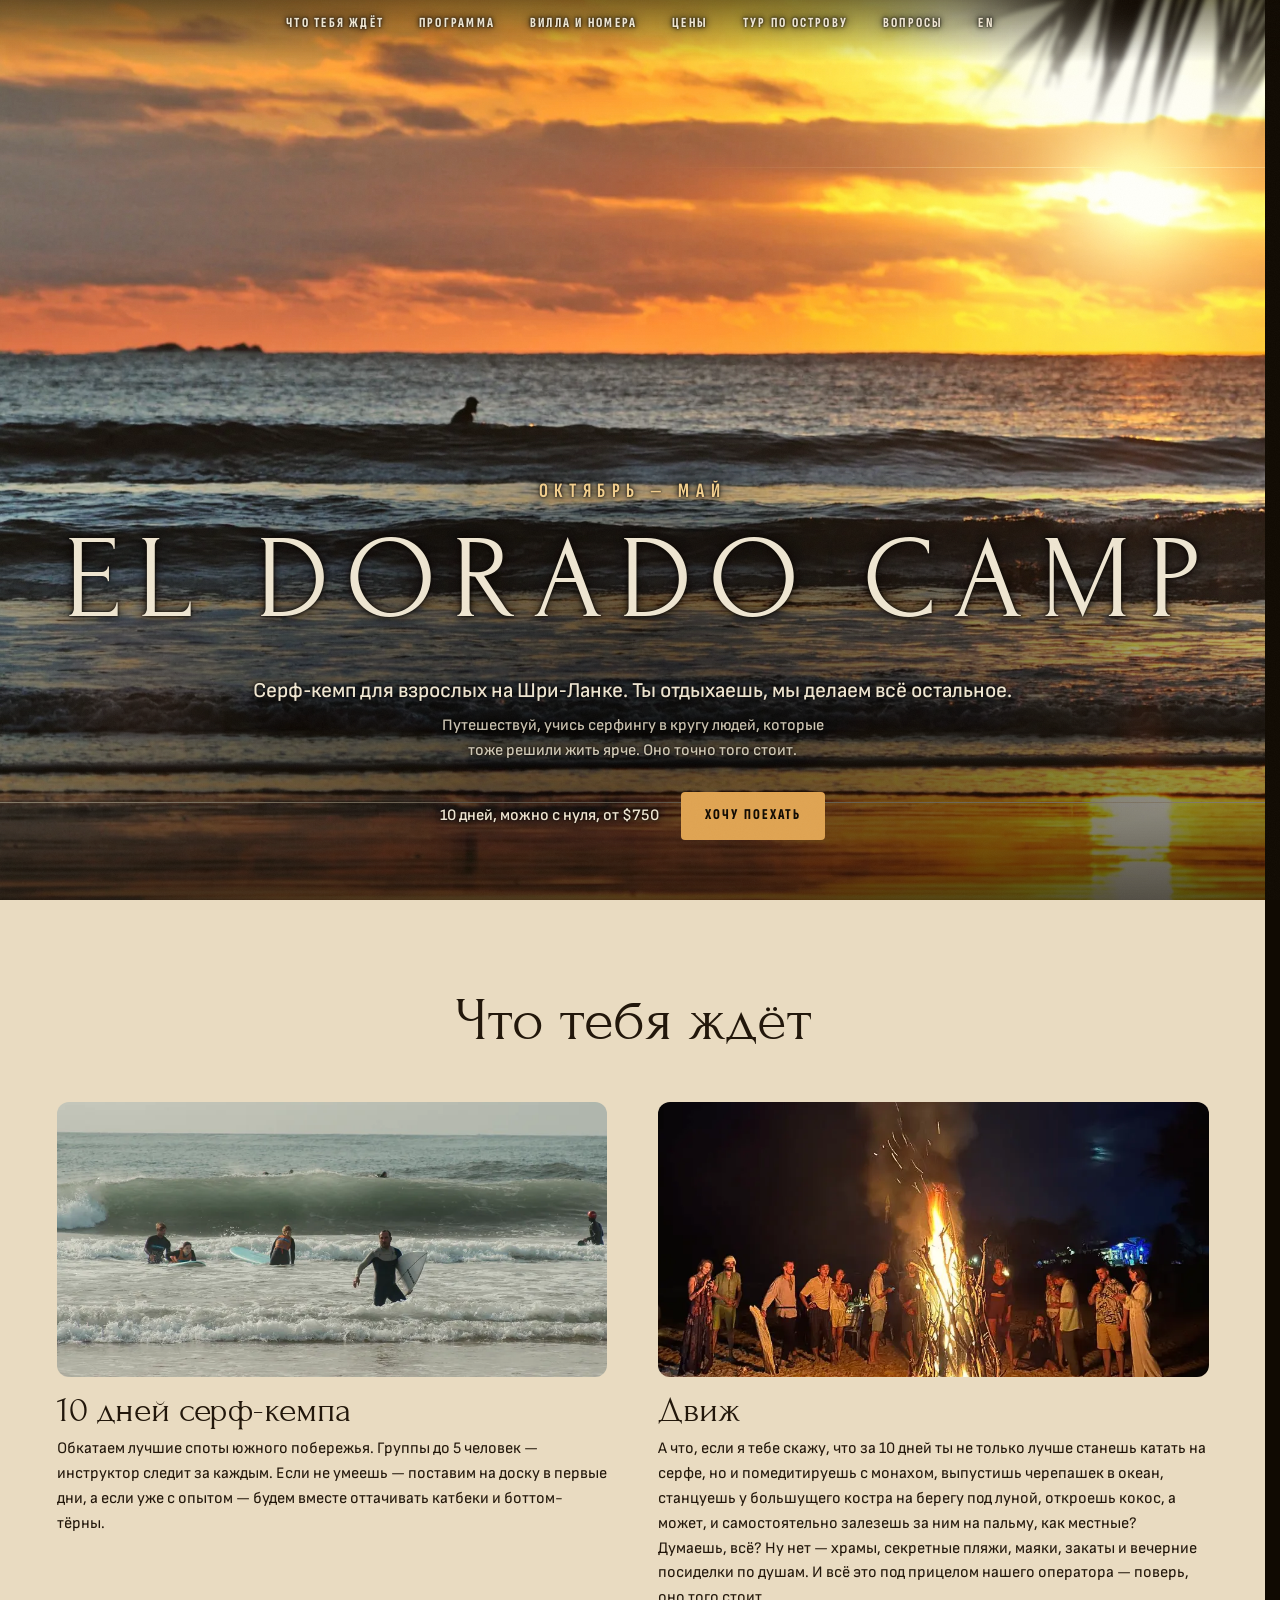
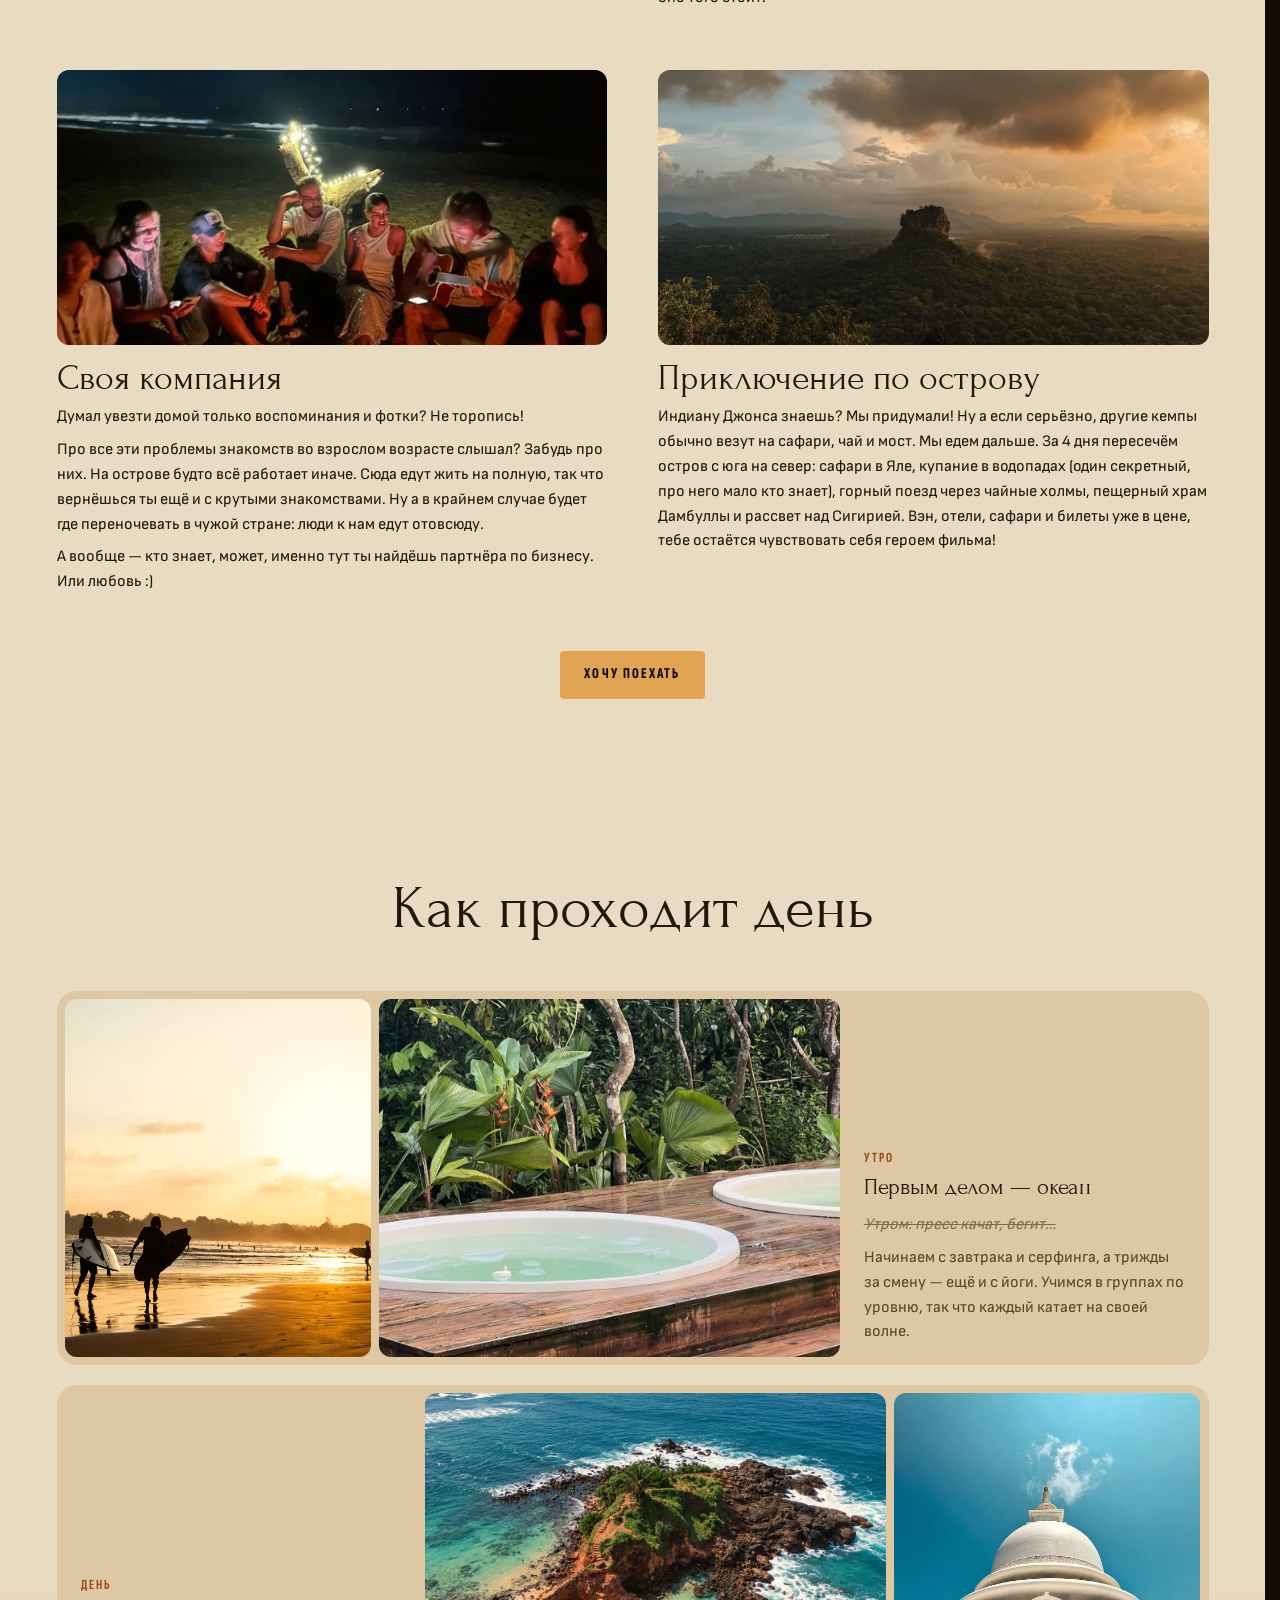
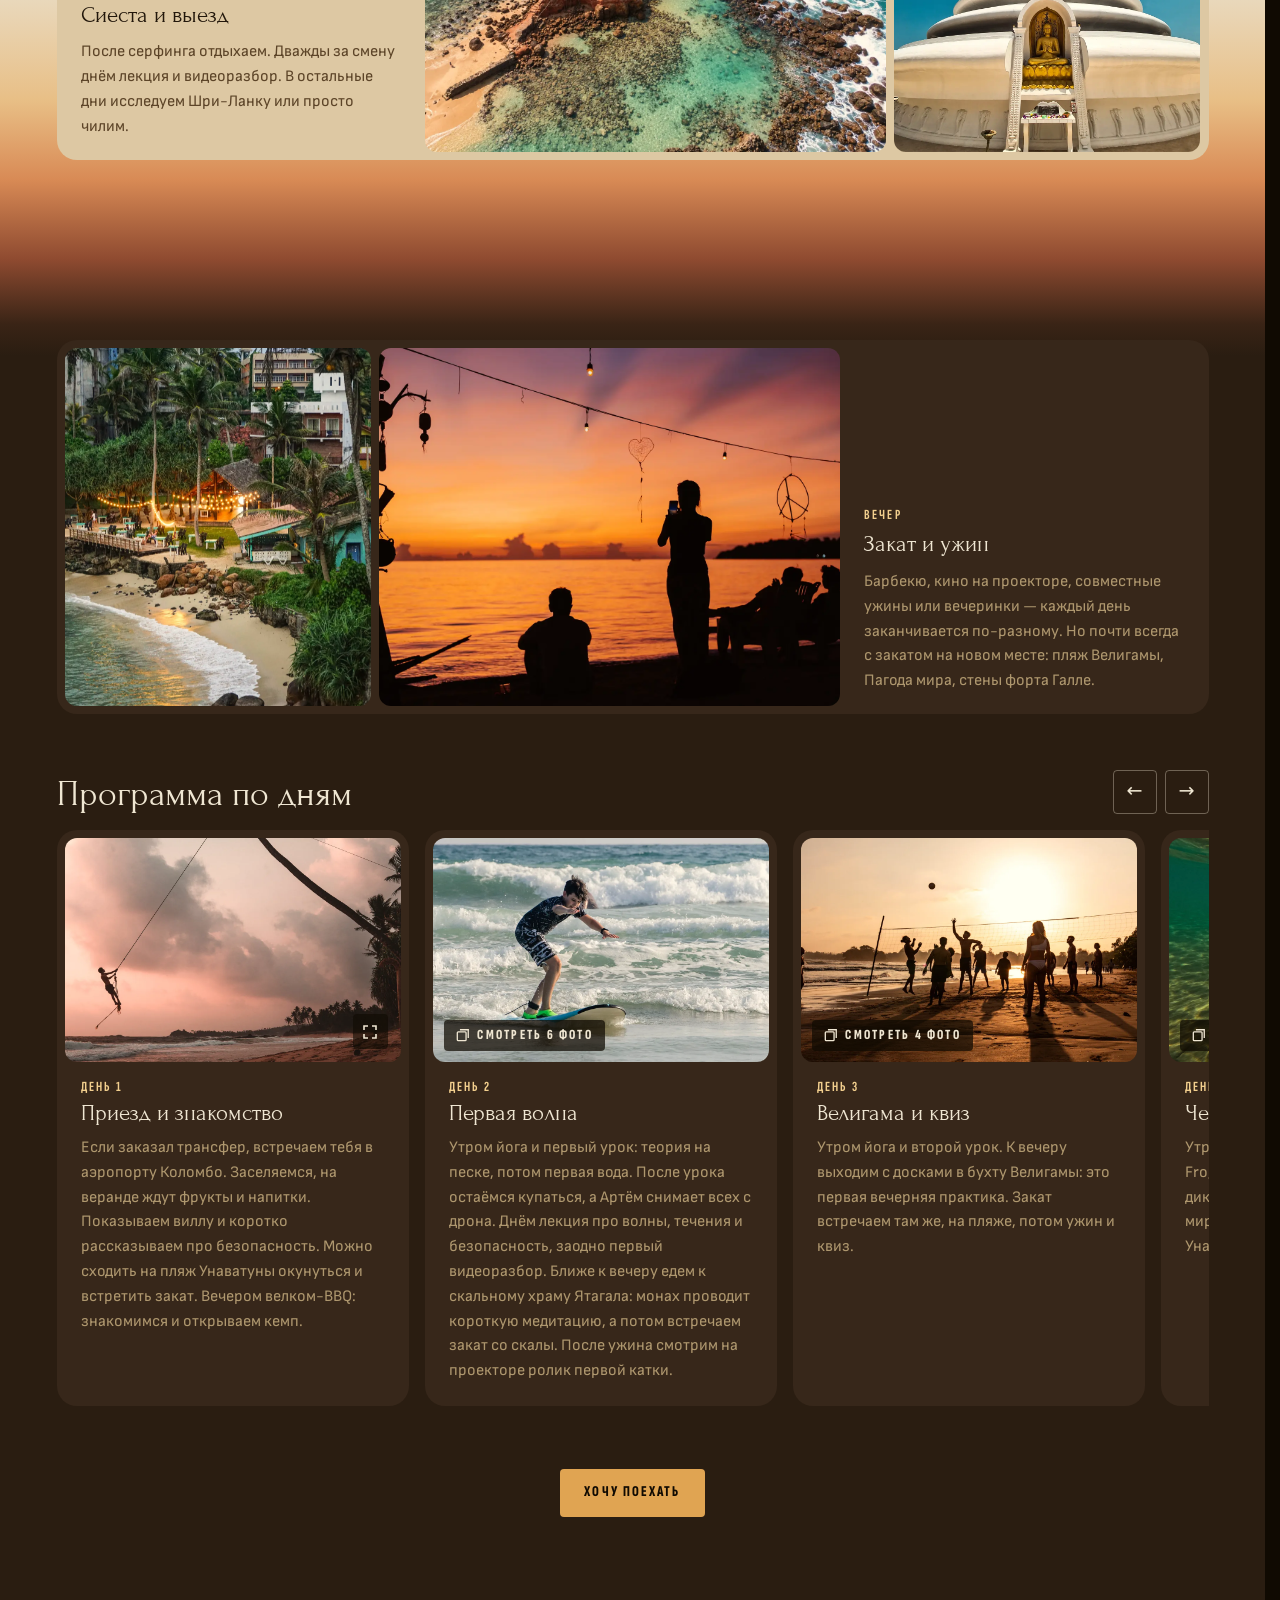
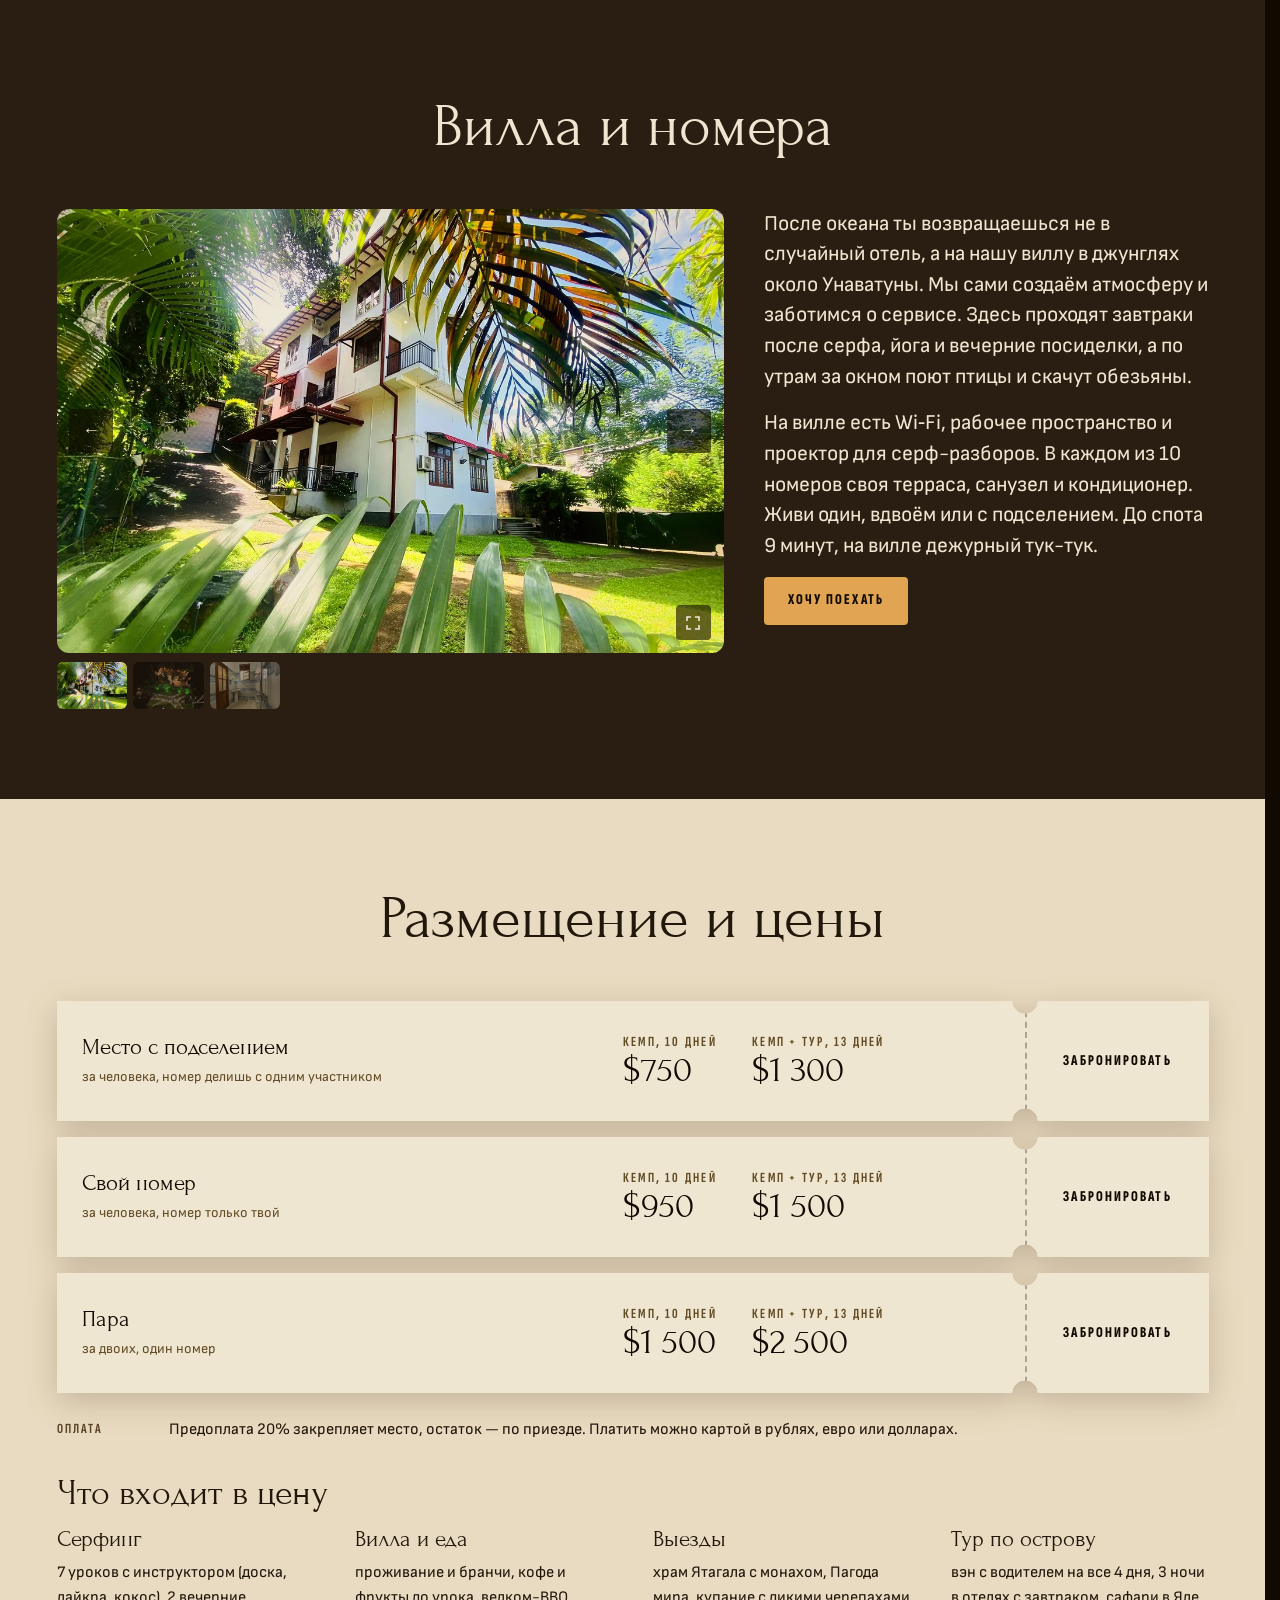
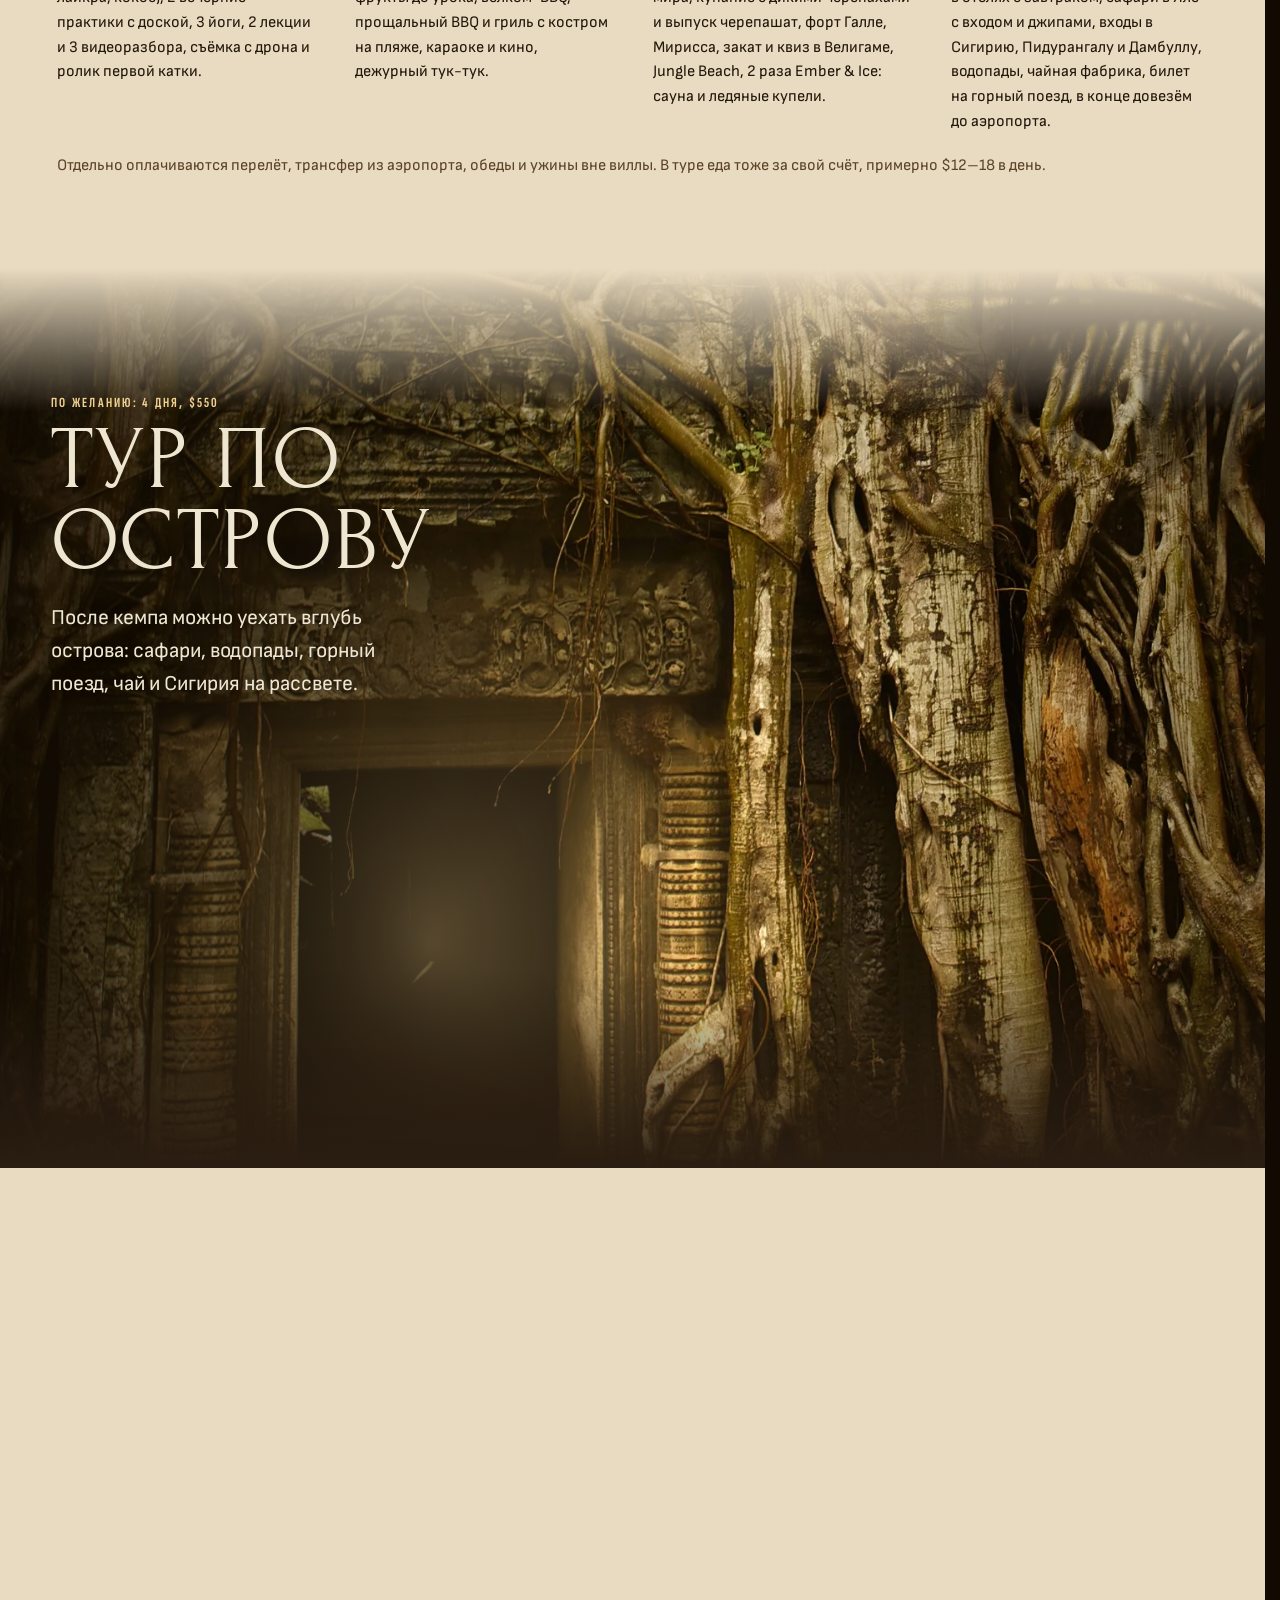
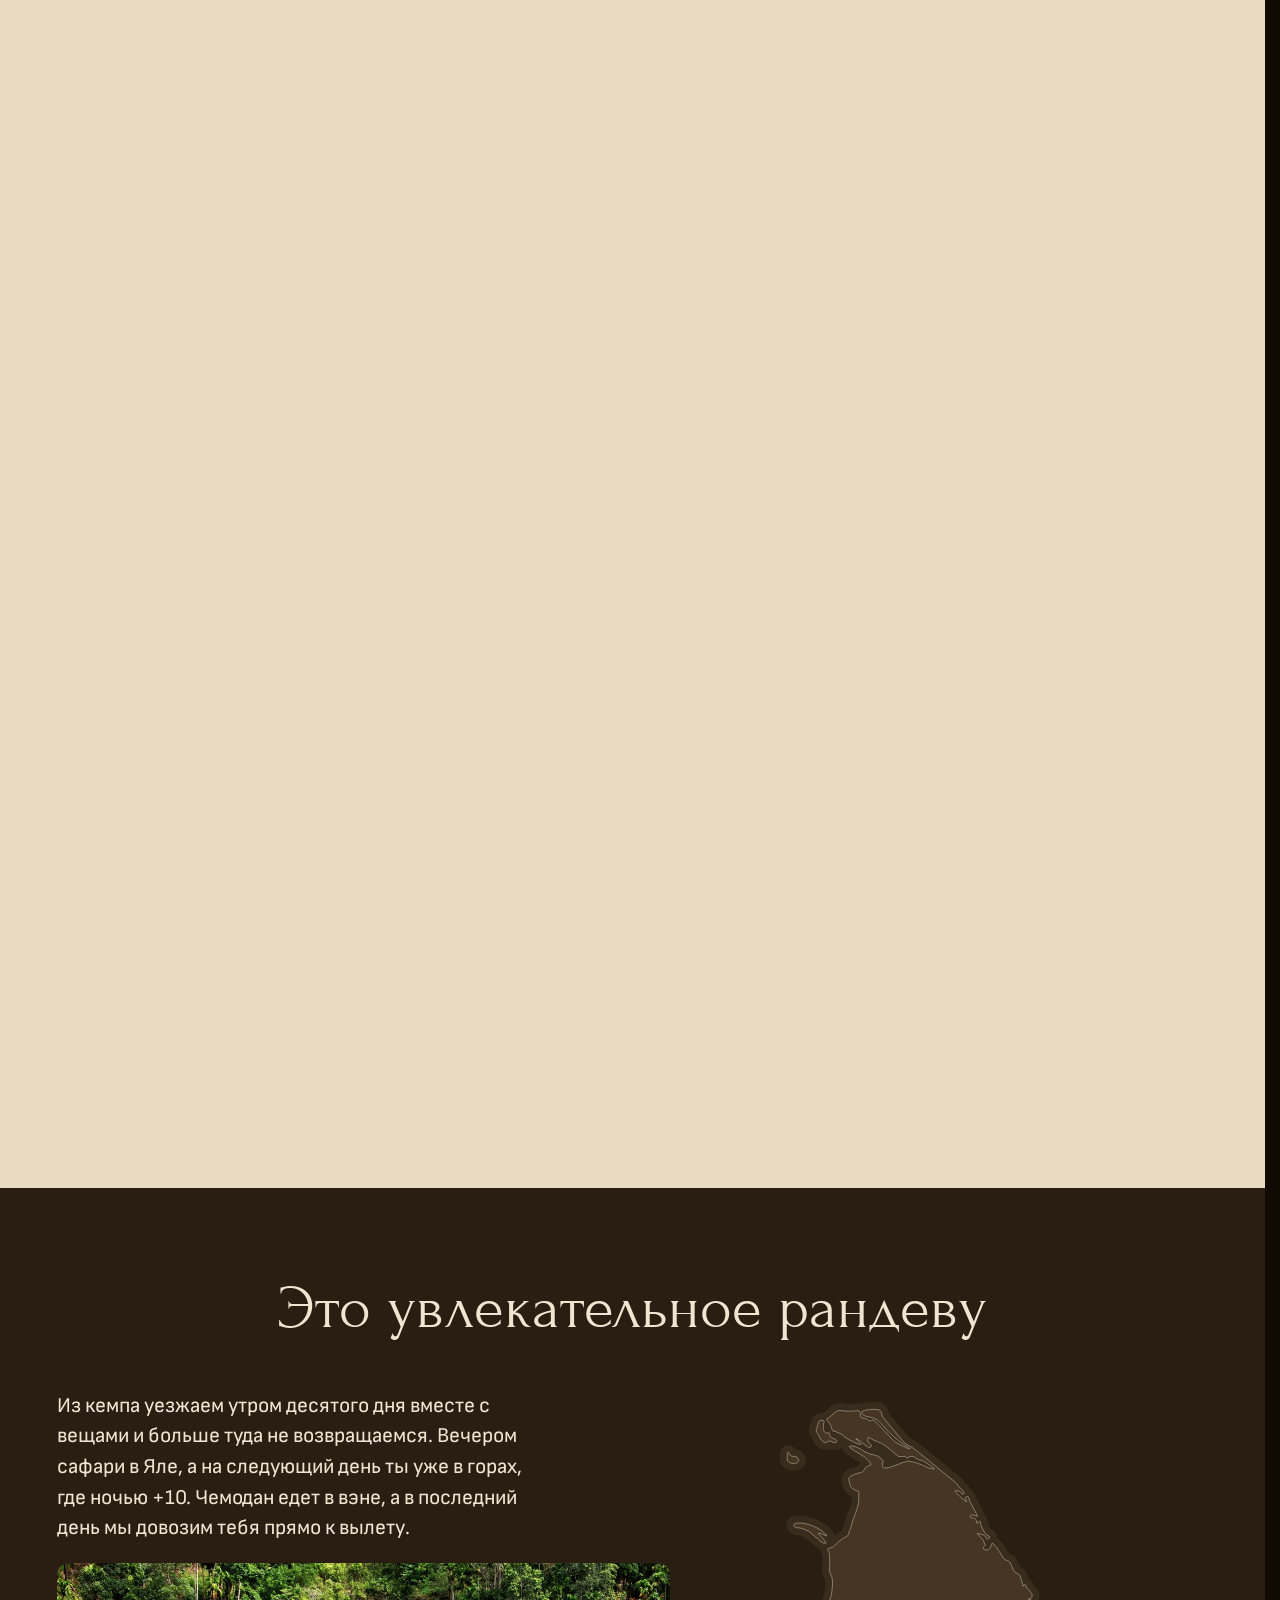
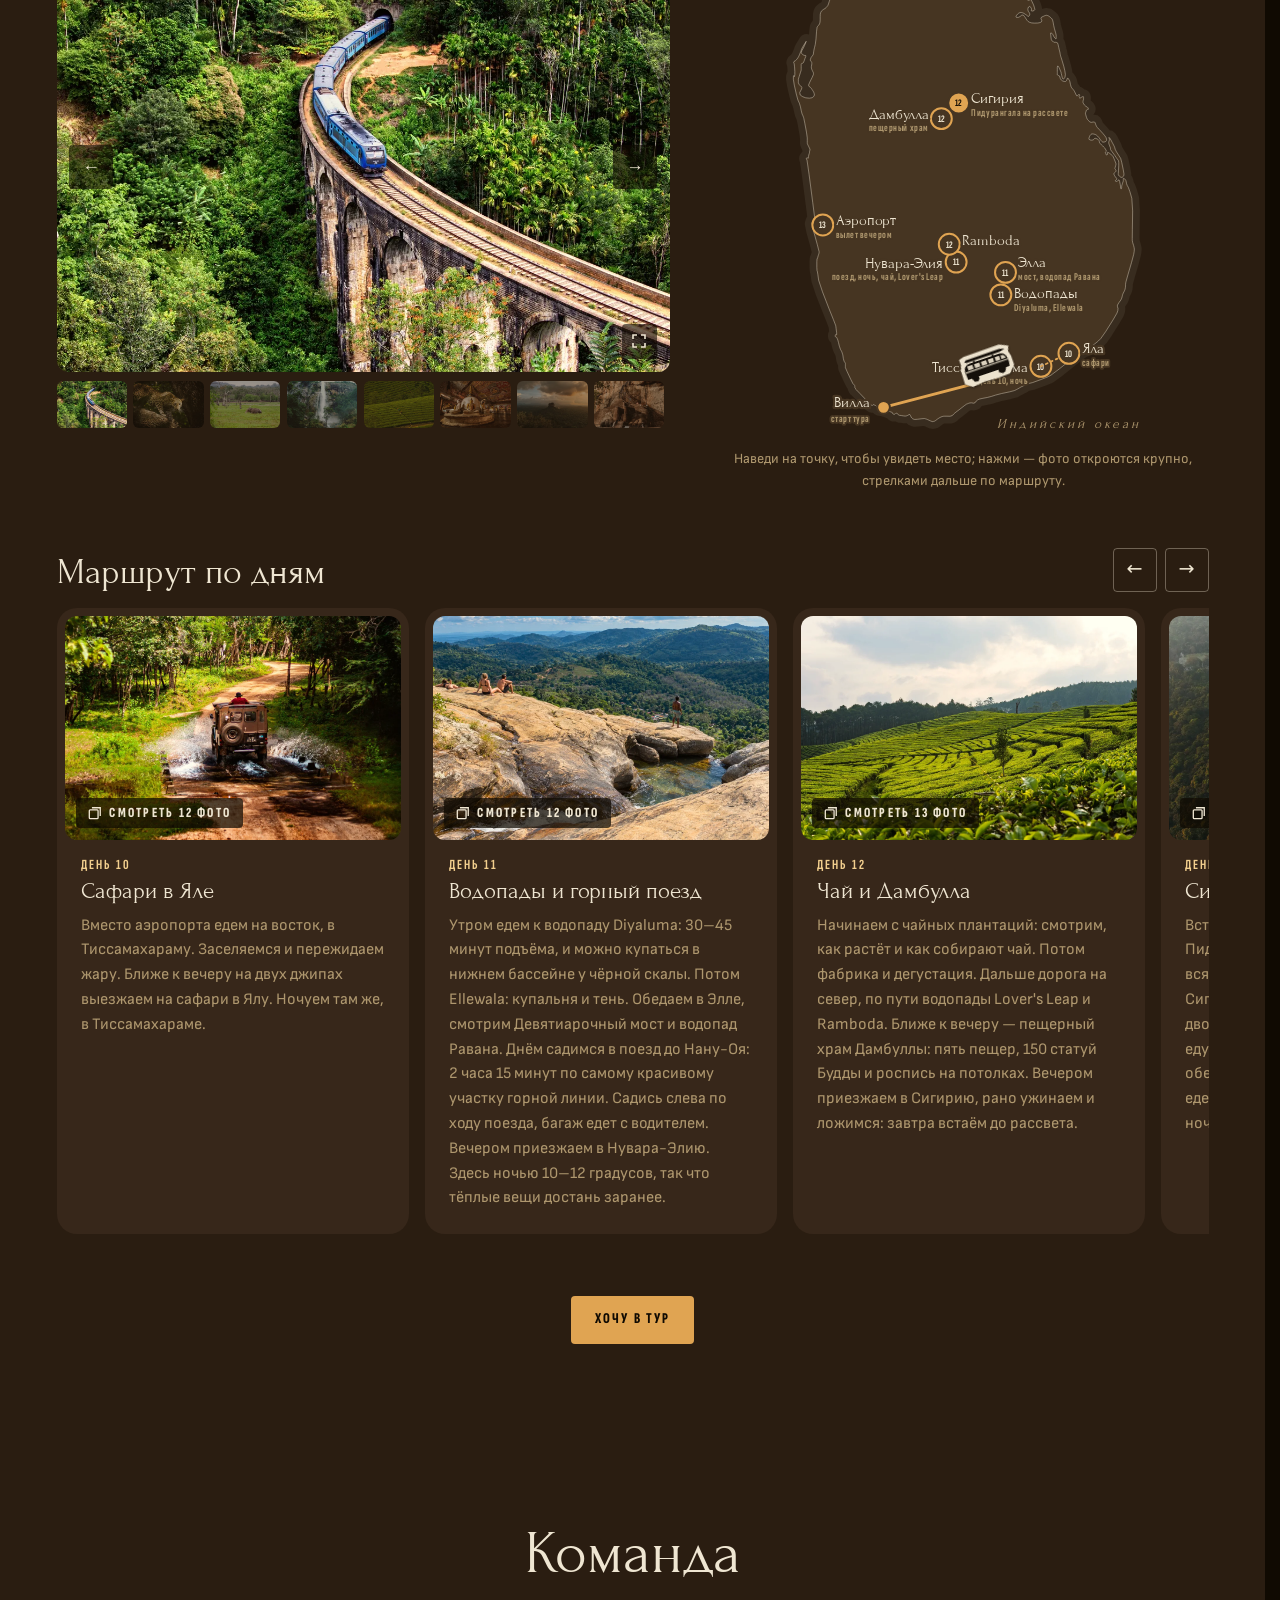
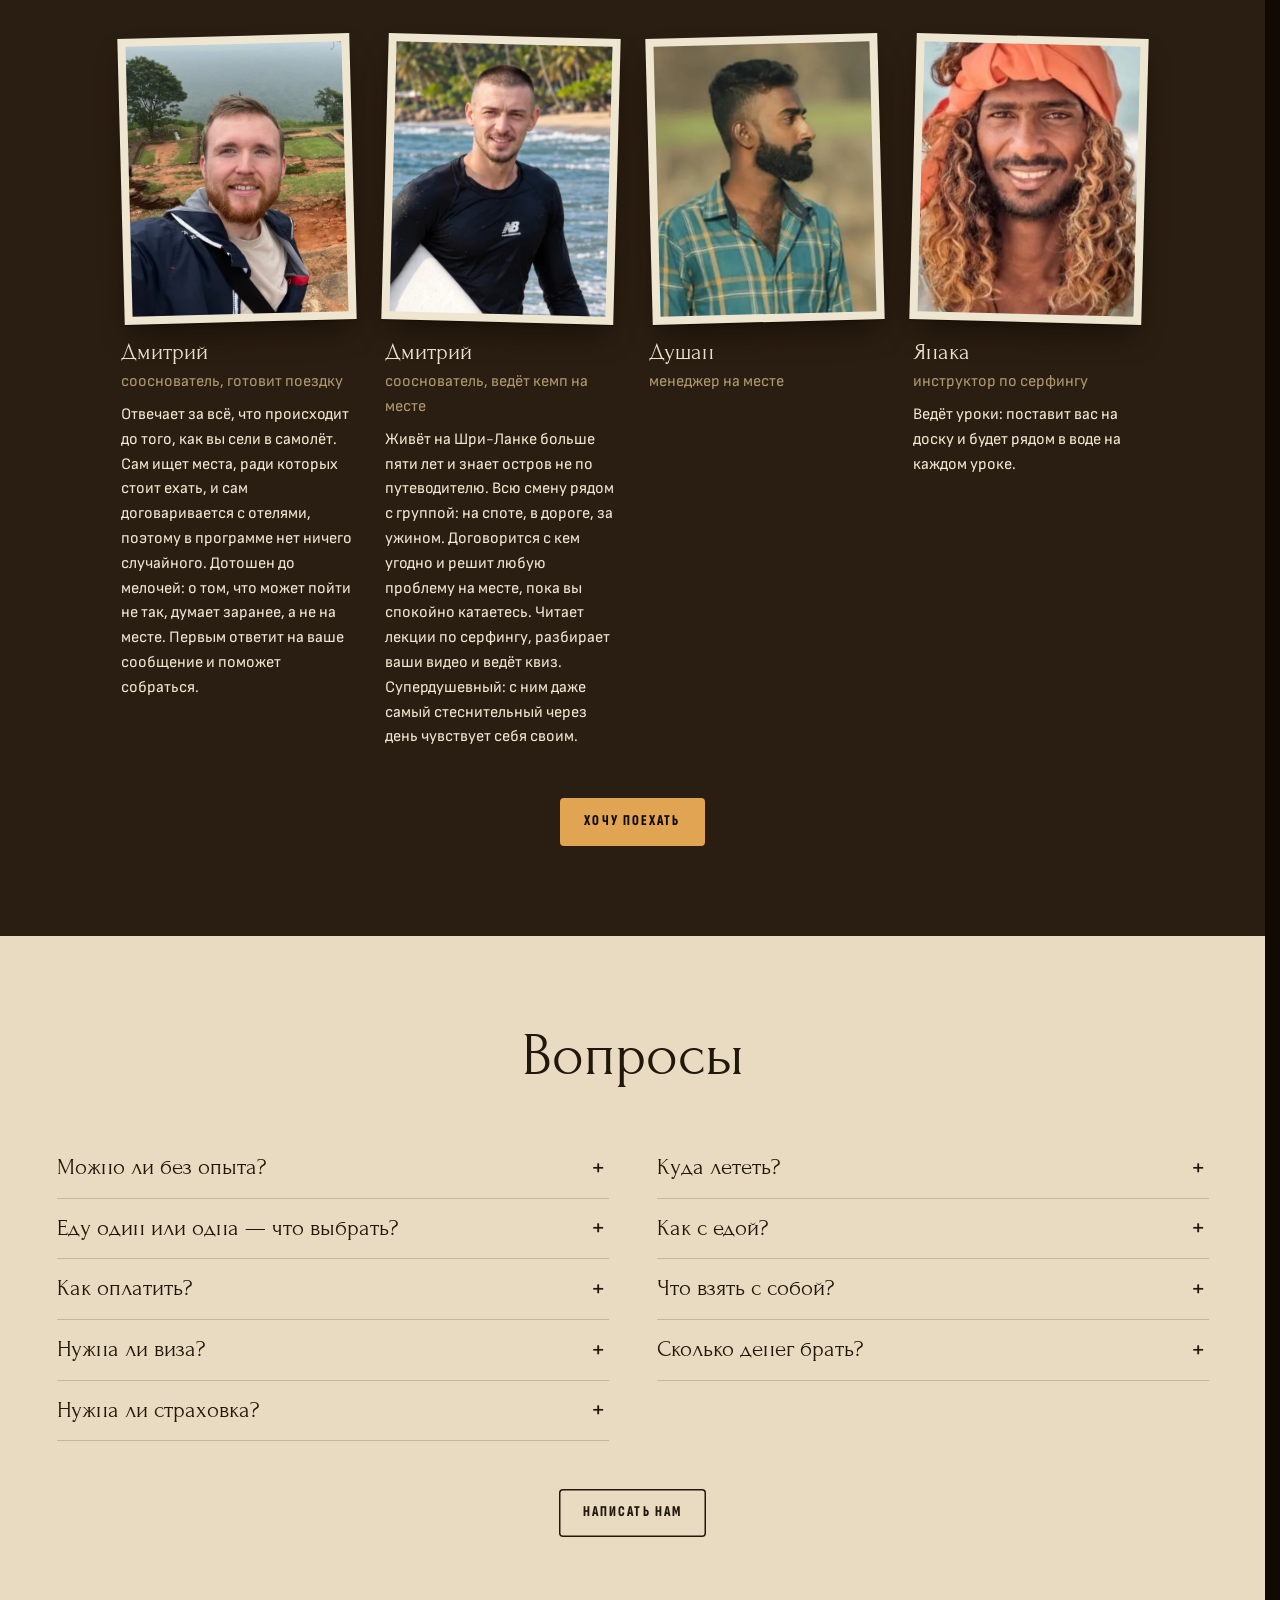
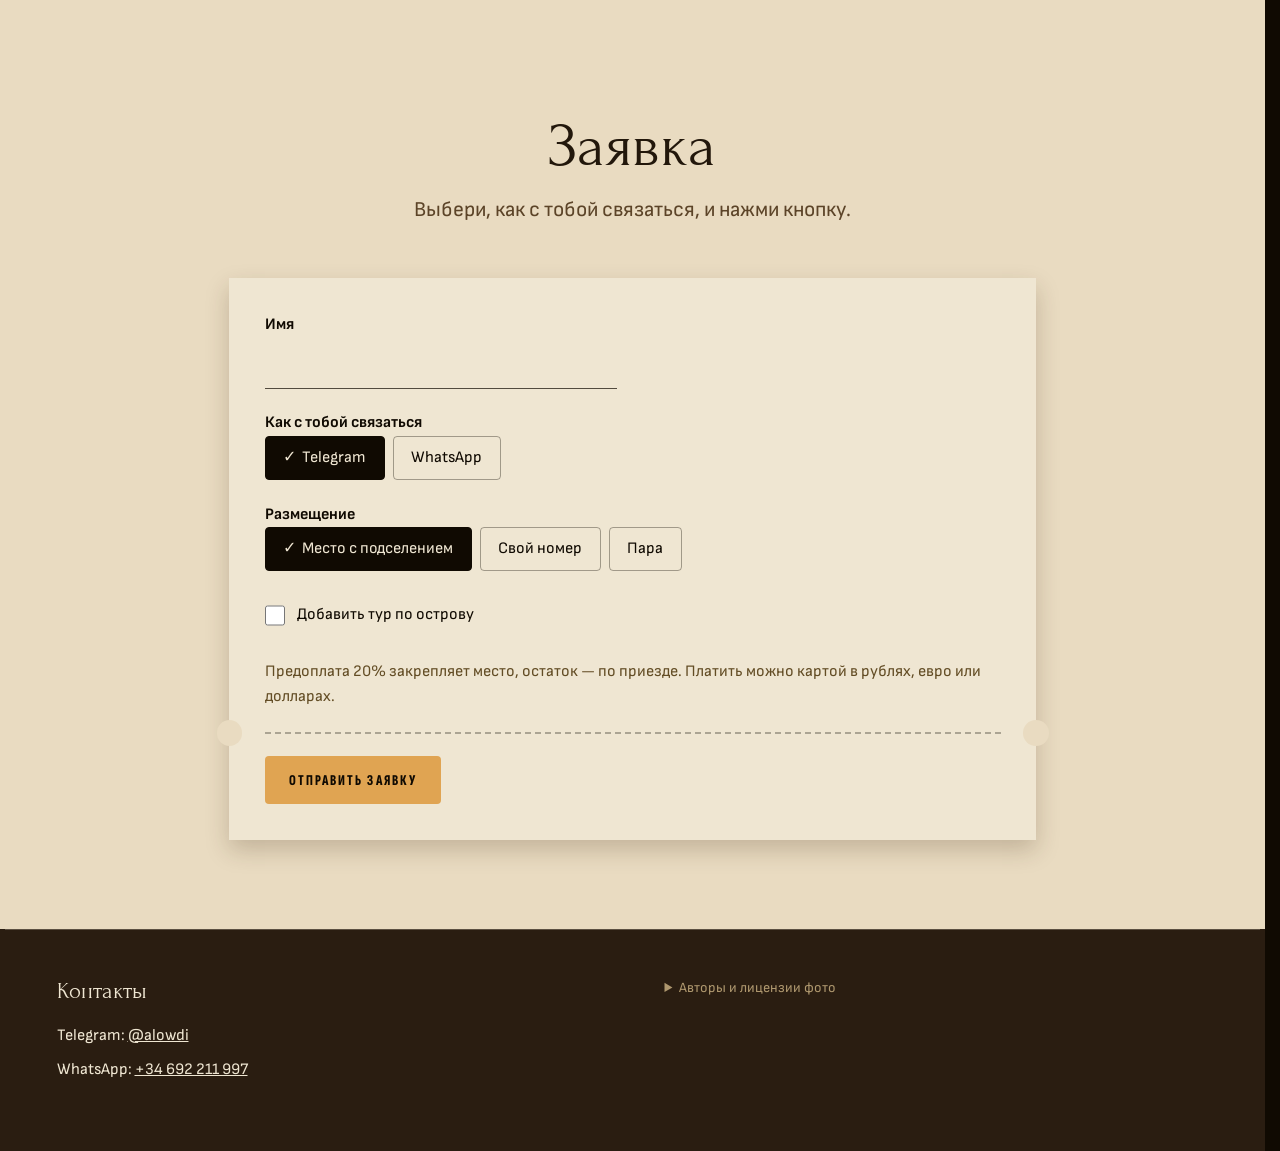
==== commit 61faf55d: "deploy 2026-10-06 12:23:09" ====
--- a/index.html
+++ b/index.html
@@ -12,6 +12,6 @@
       })(document.documentElement);
     </script><link rel="stylesheet" href="/_astro/Todo.CZmi_HE7.css"><link rel="stylesheet" href="/_astro/_..CQALiEZD.css"></head><body><button class="motion-toggle motion-skip" type="button" data-on="Движение: вкл" data-off="Движение: выкл">Движение: вкл</button><main><!-- quick links: on the sand of the first screen, docked at the top once the ocean leaves (engine.ts) --><nav class="hero-links" aria-label="Разделы" data-intro><a href="#brief">Что тебя ждёт</a><a href="#program">Программа</a><a href="#house">Вилла и номера</a><a href="#prices">Цены</a><a href="#tour-act" data-until="#tour">Тур по острову</a><a href="#faq">Вопросы</a><a href="/en/" hreflang="en" aria-label="English">EN</a></nav><!-- wide screens: the apply button rides in the docked links bar (shown by .docked, engine.ts) --><a class="btn dock-cta" href="#booking">Хочу поехать</a><!-- phone only: pinned apply button between the first screen and the form (engine.ts toggles .shown) --><a class="btn apply-bar" href="#booking"><span>Хочу поехать</span> <span class="apply-bar-price">от $750</span></a><a class="tg" href="https://t.me/alowdi?text=%D0%9F%D1%80%D0%B8%D0%B2%D0%B5%D1%82!%20%D0%9F%D0%B8%D1%88%D1%83%20%D1%81%20%D1%81%D0%B0%D0%B9%D1%82%D0%B0%20%D1%81%D0%B5%D1%80%D1%84-%D0%BA%D0%B5%D0%BC%D0%BF%D0%B0%2C%20%D1%85%D0%BE%D1%87%D1%83%20%D1%81%D0%BF%D1%80%D0%BE%D1%81%D0%B8%D1%82%D1%8C%3A%20" target="_blank" rel="noopener" aria-label="Написать нам в Telegram"><!-- the Telegram mark (Simple Icons, CC0): with the word beside it, not Instagram's bare «share» plane --><svg viewBox="0 0 24 24" aria-hidden="true"><path fill="currentColor" d="M11.944 0A12 12 0 0 0 0 12a12 12 0 0 0 12 12 12 12 0 0 0 12-12A12 12 0 0 0 12 0a12 12 0 0 0-.056 0zm4.962 7.224c.1-.002.321.023.465.14a.506.506 0 0 1 .171.325c.016.093.036.306.02.472-.18 1.898-.962 6.502-1.36 8.627-.168.9-.499 1.201-.82 1.23-.696.065-1.225-.46-1.9-.902-1.056-.693-1.653-1.124-2.678-1.8-1.185-.78-.417-1.21.258-1.91.177-.184 3.247-2.977 3.307-3.23.007-.032.014-.15-.056-.212s-.174-.041-.249-.024c-.106.024-1.793 1.14-5.061 3.345-.48.33-.913.49-1.302.48-.428-.008-1.252-.241-1.865-.44-.752-.245-1.349-.374-1.297-.789.027-.216.325-.437.893-.663 3.498-1.524 5.83-2.529 6.998-3.014 3.332-1.386 4.025-1.627 4.476-1.635z"></path></svg><span class="tg-t">Telegram</span></a><!-- the wave under the links: a paper surfer (cut like the map's van) rides it as the page scrolls — on the crests
            and in the troughs (engine.ts), the wave behind him gold — the whole site is one ride (task 19, the client 27.09) --><div class="road" aria-hidden="true"><svg class="road-surfer" viewBox="-21 -24 43 27.5"><path class="ride-cut" d="M-20 0.2 L-19.4 -3 L-9.6 -5.2 L-8 -9.4 L-7.4 -19.4 L0.6 -18.6 L2.8 -21.4 L6.4 -22.8 L9.4 -20.6 L9.2 -16.8 L14 -14.4 L13.4 -10.4 L9.8 -9.8 L10.4 -7.6 L20.8 -7.8 L20.4 -3.6 L12 -0.6 L-11.6 2.6 Z"></path><path class="ride-sil" d="M-17.5 -0.3 L-13 -2.4 L10 -5.3 L18.6 -5.6 L11 -3 L-12 0.7 Z M-5.7 -2.5 L-2.4 -6.5 L-4.0 -7.9 L-7.3 -3.9 Z M-2.5 -6.4 L1.1 -9.2 L-0.7 -11.2 L-3.9 -8.0 Z M6.6 -4.3 L8.2 -8.2 L6.2 -9.0 L4.6 -5.1 Z M7.4 -9.6 L0.5 -11.5 L-0.1 -8.9 L7.0 -7.6 Z M1.5 -9.2 L5.4 -14.5 L3.0 -16.3 L-1.1 -11.2 Z M4.3 -14.2 L11.2 -11.7 L11.6 -12.9 L4.9 -15.6 Z M3.6 -16.0 L-4.7 -17.5 L-4.9 -16.3 L3.2 -14.4 Z M8.4 -17.5 L7.4 -16.2 L5.8 -16.1 L4.5 -17.1 L4.4 -18.7 L5.4 -20.0 L7.0 -20.1 L8.3 -19.1 Z"></path></svg></div><!-- after the dock button: `.hero-links.docked + .dock-cta` needs them adjacent. A phone: the six links don't fit a row (27.09) — the camp's name and «Меню», the links in a sheet (native popover) --><div class="phone-bar"><a class="phone-bar-name" href="#">El Dorado Camp</a><button class="phone-bar-menu" type="button" popovertarget="menu">Меню</button></div><nav class="menu" id="menu" popover aria-label="Разделы"><button class="menu-close" type="button" popovertarget="menu" popovertargetaction="hide">Закрыть</button><a href="#brief">Что тебя ждёт</a><a href="#program">Программа</a><a href="#house">Вилла и номера</a><a href="#prices">Цены</a><a href="#tour-act">Тур по острову</a><a href="#faq">Вопросы</a><a href="/en/">English</a><a class="btn" href="#booking">Хочу поехать</a></nav><div class="act act--ocean"><div class="stage"><section class="scene scene--ocean" data-hold="0.2" data-focus="40% 42%" data-focus-portrait="25% 45%" data-exit="flyUp" style="z-index:1"><picture><source media="(max-aspect-ratio: 3/4)" srcset="/scenes/ocean/sky-p.webp"><img class="plane" src="/scenes/ocean/sky.webp" alt width="2112" height="1188" data-depth="0.04" loading="eager" decoding="async" fetchpriority="high"></picture><picture><source media="(max-aspect-ratio: 3/4)" srcset="/scenes/ocean/sun-p.webp"><img class="plane blend-screen" src="/scenes/ocean/sun.webp" alt width="2112" height="1188" data-depth="0.04" data-idle="pulse" loading="eager" decoding="async" fetchpriority="high"></picture><picture><source media="(max-aspect-ratio: 3/4)" srcset="/scenes/ocean/far-p.webp"><img class="plane" src="/scenes/ocean/far.webp" alt="Закат над океаном, сёрфер ждёт волну" width="2112" height="1188" data-depth="0.16" loading="eager" decoding="async" fetchpriority="high"></picture><picture><source media="(max-aspect-ratio: 3/4)" srcset="/scenes/ocean/near-p.webp"><img class="plane" src="/scenes/ocean/near.webp" alt width="2112" height="1188" data-depth="0.32" loading="eager" decoding="async" fetchpriority="high"></picture><picture><source media="(max-aspect-ratio: 3/4)" srcset="/scenes/ocean/shore-p.webp"><img class="plane" src="/scenes/ocean/shore.webp" alt width="2112" height="1188" data-depth="0.55" loading="eager" decoding="async" fetchpriority="high"></picture><div class="slot" data-depth="0.14"><div class="hero-shade" aria-hidden="true"></div><div class="hero-title"><div class="hero-scrim" aria-hidden="true" data-intro></div><div class="hero-poster"><p class="hero-season" data-intro>октябрь — май</p><!-- letters rise one by one (intro.ts); a word never breaks inside, the line wraps between words --><h1 class="hero-name" aria-label="El Dorado Camp"><span class="w" aria-hidden="true"><span class="ch">E</span><span class="ch">l</span></span> <span class="w" aria-hidden="true"><span class="ch">D</span><span class="ch">o</span><span class="ch">r</span><span class="ch">a</span><span class="ch">d</span><span class="ch">o</span></span> <span class="w" aria-hidden="true"><span class="ch">C</span><span class="ch">a</span><span class="ch">m</span><span class="ch">p</span></span></h1></div><!-- one axis with the name (27.09: text at the sides and in the middle at once looked strange): the offer, then the
-       feeling a size down, then the facts and the button side by side --><p class="hero-line" data-intro>Серф‑кемп для взрослых на Шри‑Ланке. Ты отдыхаешь, мы делаем всё остальное.</p><p class="hero-line hero-line-2" data-intro>Путешествуй, учись серфингу в кругу людей, которые тоже решили жить ярче. Оно точно того стоит.</p><div class="hero-act" data-intro><p class="hero-facts">10 дней, можно с нуля, от $750</p><a class="btn hero-cta" href="#booking">Хочу поехать</a></div></div></div><picture><source media="(max-aspect-ratio: 3/4)" srcset="/scenes/ocean/front-p.webp"><img class="plane" src="/scenes/ocean/front.webp" alt width="2112" height="1188" data-depth="1.3" data-idle="sway" data-anchored="true" loading="eager" decoding="async" fetchpriority="high"></picture></section></div></div><div class="page"><section class="section" id="brief" aria-labelledby="brief-title"><header class="section-head"><h2 id="brief-title">Что тебя ждёт</h2></header><div class="spread" data-zoom-group><article class="spread-item"><button type="button" class="zoom spread-photo" data-zoom="/photos/day2-2.webp" data-full="/photos/day2-2-full.webp" data-caption="10 дней серф-кемпа" aria-label="Открыть фото: 10 дней серф-кемпа"><img src="/clips/day2-2.webp" alt="" width="1200" height="800" loading="lazy" decoding="async" draggable="false" style="false"><video class="clip" src="/clips/day2-2.mp4" data-photo="/photos/day2-2.webp" muted playsinline preload="none" aria-hidden="true" tabindex="-1"></video></button><h3>10 дней серф-кемпа</h3><p>Обкатаем лучшие споты южного побережья. Группы до 5 человек — инструктор следит за каждым. Если не умеешь — поставим на доску в первые дни, а если уже с опытом — будем вместе оттачивать катбеки и боттом-тёрны.</p></article><article class="spread-item"><button type="button" class="zoom spread-photo" data-zoom="/photos/day4-1.webp" data-full="/photos/day4-1-full.webp" data-caption="Движ" aria-label="Открыть фото: Движ"><img src="/clips/day4-1.webp" alt="" width="1200" height="800" loading="lazy" decoding="async" draggable="false" style="false"><video class="clip" src="/clips/day4-1.mp4" data-photo="/photos/day4-1.webp" muted playsinline preload="none" aria-hidden="true" tabindex="-1"></video></button><h3>Движ</h3><p>А что, если я тебе скажу, что за 10 дней ты не только лучше станешь катать на серфе, но и помедитируешь с монахом, выпустишь черепашек в океан, станцуешь у большущего костра на берегу под луной, откроешь кокос, а может, и самостоятельно залезешь за ним на пальму, как местные? Думаешь, всё? Ну нет — храмы, секретные пляжи, маяки, закаты и вечерние посиделки по душам. И всё это под прицелом нашего оператора — поверь, оно того стоит.</p></article><article class="spread-item"><button type="button" class="zoom spread-photo" data-zoom="/photos/day7-4.webp" data-full="/photos/day7-4-full.webp" data-caption="Своя компания" aria-label="Открыть фото: Своя компания"><img src="/clips/day7-4.webp" alt="" width="1200" height="800" loading="lazy" decoding="async" draggable="false" style="false"><video class="clip" src="/clips/day7-4.mp4" data-photo="/photos/day7-4.webp" muted playsinline preload="none" aria-hidden="true" tabindex="-1"></video></button><h3>Своя компания</h3><p>Думал увезти домой только воспоминания и фотки? Не торопись!</p><p>Про все эти проблемы знакомств во взрослом возрасте слышал? Забудь про них. На острове будто всё работает иначе. Сюда едут жить на полную, так что вернёшься ты ещё и с крутыми знакомствами. Ну а в крайнем случае будет где переночевать в чужой стране: люди к нам едут отовсюду.</p><p>А вообще — кто знает, может, именно тут ты найдёшь партнёра по бизнесу. Или любовь :)</p></article><article class="spread-item"><button type="button" class="zoom spread-photo" data-zoom="/photos/pidurangala-7.webp" data-full="/photos/pidurangala-7-full.webp" data-caption="Приключение по острову" aria-label="Открыть фото: Приключение по острову"><img src="/photos/pidurangala-7-full.webp" alt="" width="1200" height="800" loading="lazy" decoding="async" draggable="false" style="object-position: 50% 55.00000000000001%"></button><h3>Приключение по острову</h3><p>Индиану Джонса знаешь? Мы придумали! Ну а если серьёзно, другие кемпы обычно везут на сафари, чай и мост. Мы едем дальше. За 4 дня пересечём остров с юга на север: сафари в Яле, купание в водопадах (один секретный, про него мало кто знает), горный поезд через чайные холмы, пещерный храм Дамбуллы и рассвет над Сигирией. Вэн, отели, сафари и билеты уже в цене, тебе остаётся чувствовать себя героем фильма!</p></article></div><p class="center section-cta"><a class="btn" href="#booking">Хочу поехать</a></p></section><section class="section" id="program" aria-labelledby="program-title"><header class="section-head"><h2 id="program-title">Как проходит день</h2></header><div class="dayparts" data-zoom-group><article class="daypart"><button type="button" class="zoom daypart-photo tall" data-zoom="/photos/day3-3.webp" data-full="/photos/day3-3-full.webp" data-caption="Утро · Первым делом — океан" aria-label="Открыть фото: Двое серферов несут доски против низкого солнца"><img src="/clips/day3-3.webp" alt="" loading="lazy" decoding="async" draggable="false" style="false"><video class="clip" src="/clips/day3-3.mp4" data-photo="/photos/day3-3.webp" muted playsinline preload="none" aria-hidden="true" tabindex="-1"></video></button><button type="button" class="zoom daypart-photo wide" data-zoom="/photos/day9-1.webp" data-full="/photos/day9-1-full.webp" data-caption="Утро · Первым делом — океан" aria-label="Открыть фото: Две купели со льдом на деревянной террасе среди джунглей"><img src="/photos/day9-1-full.webp" alt="" loading="lazy" decoding="async" draggable="false" style="object-position: 50% 60%"></button><div class="daypart-text"><p class="daypart-when">Утро</p><h3>Первым делом — океан</h3><p class="daypart-strike"><s>Утром: пресс качат, бегит…</s></p><p>Начинаем с завтрака и серфинга, а трижды за смену — ещё и с йоги. Учимся в группах по уровню, так что каждый катает на своей волне.</p></div></article><article class="daypart flip"><button type="button" class="zoom daypart-photo tall" data-zoom="/photos/pagoda-1.webp" data-full="/photos/pagoda-1-full.webp" data-caption="День · Сиеста и выезд" aria-label="Открыть фото: Пагода мира: белая ступа, золотой Будда в нише"><img src="/photos/pagoda-1-full.webp" alt="" loading="lazy" decoding="async" draggable="false" style="object-position: 50% 72%"></button><button type="button" class="zoom daypart-photo wide" data-zoom="/photos/day6-3.webp" data-full="/photos/day6-3-full.webp" data-caption="День · Сиеста и выезд" aria-label="Открыть фото: Скала с пальмами над бирюзовой водой, сверху"><img src="/photos/day6-3-full.webp" alt="" loading="lazy" decoding="async" draggable="false" style="object-position: 100% 50%"></button><div class="daypart-text"><p class="daypart-when">День</p><h3>Сиеста и выезд</h3><p>После серфинга отдыхаем. Дважды за смену днём лекция и видеоразбор. В остальные дни исследуем Шри-Ланку или просто чилим.</p></div></article><article class="daypart"><button type="button" class="zoom daypart-photo tall" data-zoom="/photos/day6-5.webp" data-full="/photos/day6-5-full.webp" data-caption="Вечер · Закат и ужин" aria-label="Открыть фото: Вид с холма на пляж и кафе у воды"><img src="/photos/day6-5-full.webp" alt="" loading="lazy" decoding="async" draggable="false" style="object-position: 50% 55.00000000000001%"></button><button type="button" class="zoom daypart-photo wide" data-zoom="/photos/day6-6.webp" data-full="/photos/day6-6-full.webp" data-caption="Вечер · Закат и ужин" aria-label="Открыть фото: Силуэты людей на оранжевом закате, над ними гирлянда"><img src="/photos/day6-6-full.webp" alt="" loading="lazy" decoding="async" draggable="false" style="object-position: 50% 50%"></button><div class="daypart-text"><p class="daypart-when">Вечер</p><h3>Закат и ужин</h3><p>Барбекю, кино на проекторе, совместные ужины или вечеринки — каждый день заканчивается по-разному. Но почти всегда с закатом на новом месте: пляж Велигамы, Пагода мира, стены форта Галле.</p></div></article></div><div class="ribbon" data-ribbon><div class="ribbon-head"><h3>Программа по дням</h3><p class="ribbon-nav"><button type="button" class="ribbon-btn" data-dir="-1" aria-label="Предыдущие дни">←</button><button type="button" class="ribbon-btn" data-dir="1" aria-label="Следующие дни">→</button></p></div><ol class="days" tabindex="0" aria-label="Программа по дням"><li style="--i: 0"><div class="day"><figure class="gallery" data-zoom-group><div class="gallery-stage"><button type="button" class="zoom gallery-zoom" data-zoom="/photos/day1-1.webp" data-full="/photos/day1-1-full.webp" data-caption="День 1: Приезд и знакомство" aria-label="Открыть фото: День 1: Приезд и знакомство"><img class="gallery-main" src="/photos/day1-1.webp" alt="" width="1200" height="800" loading="lazy" decoding="async" draggable="false"><video class="clip" src="/clips/day1-1.mp4" data-photo="/photos/day1-1.webp" muted playsinline preload="none" aria-hidden="true" tabindex="-1"></video></button></div></figure><script type="module">document.addEventListener(`click`,e=>{let t=e.target.closest(`.gallery-arrow`);if(t){let e=[...t.closest(`.gallery`).querySelectorAll(`.gallery-thumbs button`)];e[(e.findIndex(e=>e.hasAttribute(`aria-current`))+ +t.dataset.step+e.length)%e.length].click();return}let n=e.target.closest(`.gallery-thumbs button`);if(!n)return;let r=n.closest(`.gallery`);r.querySelector(`.gallery-main`).src=n.dataset.src;let i=r.querySelector(`.clip`);i&&(i.hidden=n.dataset.src!==i.dataset.photo,i.hidden&&i.pause());let a=n.parentElement;a.scrollTo({left:n.offsetLeft-(a.clientWidth-n.offsetWidth)/2,behavior:`smooth`}),r.querySelectorAll(`.gallery-thumbs button`).forEach(e=>e.removeAttribute(`aria-current`)),n.setAttribute(`aria-current`,`true`)});</script><script type="module">var e=document.documentElement.dataset.motion===`off`||document.documentElement.dataset.motion!==`on`&&matchMedia(`(prefers-reduced-motion: reduce)`).matches,t=navigator.connection?.saveData,n=matchMedia(`(hover: hover)`).matches,r=[...document.querySelectorAll(`video.clip`)];if(!e&&r.length&&(n||!t)){let e=new WeakMap,t=t=>{e.set(t,!0),!t.hidden&&(t.paused?t.play().catch(()=>{}):t.classList.add(`on`))},i=t=>{e.set(t,!1),t.classList.remove(`on`),setTimeout(()=>{e.get(t)||(t.pause(),t.currentTime=0)},700)};for(let a of r)a.addEventListener(`playing`,()=>a.classList.add(`on`)),a.addEventListener(`ended`,()=>{a.classList.remove(`on`),setTimeout(()=>{a.currentTime=0,e.get(a)&&a.play().catch(()=>{})},700)}),n&&(a.parentElement.addEventListener(`pointerenter`,()=>t(a)),a.parentElement.addEventListener(`pointerleave`,()=>i(a)));if(!n){let n=new Set,a=new IntersectionObserver(e=>e.forEach(e=>{let r=e.target;e.isIntersecting?(n.add(r),t(r)):(n.delete(r),i(r))}),{threshold:.6});r.forEach(e=>a.observe(e)),addEventListener(`touchend`,()=>n.forEach(t=>{e.get(t)&&t.paused&&!t.hidden&&t.play().catch(()=>{})}),{passive:!0})}}</script><p class="day-n">День 1</p><h4 class="day-name">Приезд и знакомство</h4><p class="day-story">Если заказал трансфер, встречаем тебя в аэропорту Коломбо. Заселяемся, на веранде ждут фрукты и напитки. Показываем виллу и коротко рассказываем про безопасность. Можно сходить на пляж Унаватуны окунуться и встретить закат. Вечером велком-BBQ: знакомимся и открываем кемп.</p></div></li><li style="--i: 1"><div class="day"><figure class="gallery" data-zoom-group><div class="gallery-stage"><button type="button" class="zoom gallery-zoom" data-zoom="/photos/day2-1.webp" data-full="/photos/day2-1-full.webp" data-caption="День 2: Первая волна" aria-label="Открыть фото: День 2: Первая волна"><img class="gallery-main" src="/photos/day2-1.webp" alt="" width="1200" height="800" loading="lazy" decoding="async" draggable="false"><video class="clip" src="/clips/day2-1.mp4" data-photo="/photos/day2-1.webp" muted playsinline preload="none" aria-hidden="true" tabindex="-1"></video><span class="gallery-more" aria-hidden="true">Смотреть 6 фото</span></button><button type="button" class="gallery-arrow" data-step="-1" aria-label="Предыдущее фото">←</button><button type="button" class="gallery-arrow" data-step="1" aria-label="Следующее фото">→</button></div><div class="gallery-thumbs"><button type="button" aria-label="Фото 1 из 6: Юный серфер встаёт на доску в пене у берега" aria-current="true" data-src="/photos/day2-1.webp" data-full="/photos/day2-1-full.webp"><img src="/photos/day2-1-t.webp" alt="" width="240" height="160" loading="lazy" decoding="async"></button><button type="button" aria-label="Фото 2 из 6: Серферы с досками в белой пене у берега" data-src="/photos/day2-2.webp" data-full="/photos/day2-2-full.webp"><img src="/photos/day2-2-t.webp" alt="" width="240" height="160" loading="lazy" decoding="async"></button><button type="button" aria-label="Фото 3 из 6: Солнце пробивается сквозь корни баньяна у храма" data-src="/photos/day2-3.webp" data-full="/photos/day2-3-full.webp"><img src="/photos/day2-3-t.webp" alt="" width="240" height="160" loading="lazy" decoding="async"></button><button type="button" aria-label="Фото 4 из 6: Каменный Будда под нависшей скалой" data-src="/photos/day2-4.webp" data-full="/photos/day2-4-full.webp"><img src="/photos/day2-4-t.webp" alt="" width="240" height="160" loading="lazy" decoding="async"></button><button type="button" aria-label="Фото 5 из 6: Будда в красном одеянии у гранитных валунов, рядом белая ступа" data-src="/photos/day2-5.webp" data-full="/photos/day2-5-full.webp"><img src="/photos/day2-5-t.webp" alt="" width="240" height="160" loading="lazy" decoding="async"></button><button type="button" aria-label="Фото 6 из 6: Монахи в оранжевом и гости за общим столом с едой" data-src="/photos/day2-6.webp" data-full="/photos/day2-6-full.webp"><img src="/photos/day2-6-t.webp" alt="" width="240" height="160" loading="lazy" decoding="async"></button></div></figure><p class="day-n">День 2</p><h4 class="day-name">Первая волна</h4><p class="day-story">Утром йога и первый урок: теория на песке, потом первая вода. После урока остаёмся купаться, а Артём снимает всех с дрона. Днём лекция про волны, течения и безопасность, заодно первый видеоразбор. Ближе к вечеру едем к скальному храму Ятагала: монах проводит короткую медитацию, а потом встречаем закат со скалы. После ужина смотрим на проекторе ролик первой катки.</p></div></li><li style="--i: 2"><div class="day"><figure class="gallery" data-zoom-group><div class="gallery-stage"><button type="button" class="zoom gallery-zoom" data-zoom="/photos/day3-1.webp" data-full="/photos/day3-1-full.webp" data-caption="День 3: Велигама и квиз" aria-label="Открыть фото: День 3: Велигама и квиз"><img class="gallery-main" src="/photos/day3-1.webp" alt="" width="1200" height="800" loading="lazy" decoding="async" draggable="false"><video class="clip" src="/clips/day3-1.mp4" data-photo="/photos/day3-1.webp" muted playsinline preload="none" aria-hidden="true" tabindex="-1"></video><span class="gallery-more" aria-hidden="true">Смотреть 4 фото</span></button><button type="button" class="gallery-arrow" data-step="-1" aria-label="Предыдущее фото">←</button><button type="button" class="gallery-arrow" data-step="1" aria-label="Следующее фото">→</button></div><div class="gallery-thumbs"><button type="button" aria-label="Фото 1 из 4: Волейбол на пляже на закате, длинные тени" aria-current="true" data-src="/photos/day3-1.webp" data-full="/photos/day3-1-full.webp"><img src="/photos/day3-1-t.webp" alt="" width="240" height="160" loading="lazy" decoding="async"></button><button type="button" aria-label="Фото 2 из 4: Серферы с досками заходят в океан, у берега рыбацкие лодки" data-src="/photos/day3-2.webp" data-full="/photos/day3-2-full.webp"><img src="/photos/day3-2-t.webp" alt="" width="240" height="160" loading="lazy" decoding="async"></button><button type="button" aria-label="Фото 3 из 4: Двое серферов несут доски против низкого солнца" data-src="/photos/day3-3.webp" data-full="/photos/day3-3-full.webp"><img src="/photos/day3-3-t.webp" alt="" width="240" height="160" loading="lazy" decoding="async"></button><button type="button" aria-label="Фото 4 из 4: Солнце у горизонта, рыбацкая лодка у кромки воды" data-src="/photos/day3-4.webp" data-full="/photos/day3-4-full.webp"><img src="/photos/day3-4-t.webp" alt="" width="240" height="160" loading="lazy" decoding="async"></button></div></figure><p class="day-n">День 3</p><h4 class="day-name">Велигама и квиз</h4><p class="day-story">Утром йога и второй урок. К вечеру выходим с досками в бухту Велигамы: это первая вечерняя практика. Закат встречаем там же, на пляже, потом ужин и квиз.</p></div></li><li style="--i: 3"><div class="day"><figure class="gallery" data-zoom-group><div class="gallery-stage"><button type="button" class="zoom gallery-zoom" data-zoom="/photos/day4-3.webp" data-full="/photos/day4-3-full.webp" data-caption="День 4: Черепахи и Пагода мира" aria-label="Открыть фото: День 4: Черепахи и Пагода мира"><img class="gallery-main" src="/photos/day4-3.webp" alt="" width="1200" height="800" loading="lazy" decoding="async" draggable="false"><video class="clip" src="/clips/day4-3.mp4" data-photo="/photos/day4-3.webp" loop muted playsinline preload="none" aria-hidden="true" tabindex="-1"></video><span class="gallery-more" aria-hidden="true">Смотреть 9 фото</span></button><button type="button" class="gallery-arrow" data-step="-1" aria-label="Предыдущее фото">←</button><button type="button" class="gallery-arrow" data-step="1" aria-label="Следующее фото">→</button></div><div class="gallery-thumbs"><button type="button" aria-label="Фото 1 из 9: Черепаха у камня под водой, рядом ныряльщик" data-src="/photos/day4-1.webp" data-full="/photos/day4-1-full.webp"><img src="/photos/day4-1-t.webp" alt="" width="240" height="160" loading="lazy" decoding="async"></button><button type="button" aria-label="Фото 2 из 9: Валун на пляже под пальмой" data-src="/photos/day4-2.webp" data-full="/photos/day4-2-full.webp"><img src="/photos/day4-2-t.webp" alt="" width="240" height="160" loading="lazy" decoding="async"></button><button type="button" aria-label="Фото 3 из 9: Двое плывут у поверхности над черепахой на мелководье" aria-current="true" data-src="/photos/day4-3.webp" data-full="/photos/day4-3-full.webp"><img src="/photos/day4-3-t.webp" alt="" width="240" height="160" loading="lazy" decoding="async"></button><button type="button" aria-label="Фото 4 из 9: Черепаха плывёт над камнями в прозрачной воде" data-src="/photos/day4-4.webp" data-full="/photos/day4-4-full.webp"><img src="/photos/day4-4-t.webp" alt="" width="240" height="160" loading="lazy" decoding="async"></button><button type="button" aria-label="Фото 5 из 9: Черепаха плывёт над песчаным дном, выше — ещё одна" data-src="/photos/day4-5.webp" data-full="/photos/day4-5-full.webp"><img src="/photos/day4-5-t.webp" alt="" width="240" height="160" loading="lazy" decoding="async"></button><button type="button" aria-label="Фото 6 из 9: Белая ступа Пагоды мира с золотым Буддой в нише" data-src="/photos/day4-6.webp" data-full="/photos/day4-6-full.webp"><img src="/photos/day4-6-t.webp" alt="" width="240" height="160" loading="lazy" decoding="async"></button><button type="button" aria-label="Фото 7 из 9: Закат: человек стоит на скале, рядом наклонные пальмы" data-src="/photos/day4-7.webp" data-full="/photos/day4-7-full.webp"><img src="/photos/day4-7-t.webp" alt="" width="240" height="160" loading="lazy" decoding="async"></button><button type="button" aria-label="Фото 8 из 9: Оранжевые облака на закате над океаном и пальмами" data-src="/photos/day4-8.webp" data-full="/photos/day4-8-full.webp"><img src="/photos/day4-8-t.webp" alt="" width="240" height="160" loading="lazy" decoding="async"></button><button type="button" aria-label="Фото 9 из 9: Пляж в сумерках, волна у берега и пальмы" data-src="/photos/day4-9.webp" data-full="/photos/day4-9-full.webp"><img src="/photos/day4-9-t.webp" alt="" width="240" height="160" loading="lazy" decoding="async"></button></div></figure><p class="day-n">День 4</p><h4 class="day-name">Черепахи и Пагода мира</h4><p class="day-story">Утром третий урок. Днём едем в лагуну у Frog Rock в Далавелле и купаемся рядом с дикими черепахами. К закату — Пагода мира на Румассале. Ужинаем на пляже в Унаватуне под живую музыку.</p></div></li><li style="--i: 4"><div class="day"><figure class="gallery" data-zoom-group><div class="gallery-stage"><button type="button" class="zoom gallery-zoom" data-zoom="/photos/day5-1.webp" data-full="/photos/day5-1-full.webp" data-caption="День 5: Автобус до Галле" aria-label="Открыть фото: День 5: Автобус до Галле"><img class="gallery-main" src="/photos/day5-1.webp" alt="" width="1200" height="800" loading="lazy" decoding="async" draggable="false"><span class="gallery-more" aria-hidden="true">Смотреть 6 фото</span></button><button type="button" class="gallery-arrow" data-step="-1" aria-label="Предыдущее фото">←</button><button type="button" class="gallery-arrow" data-step="1" aria-label="Следующее фото">→</button></div><div class="gallery-thumbs"><button type="button" aria-label="Фото 1 из 6: Маяк форта Галле среди пальм и цветов" aria-current="true" data-src="/photos/day5-1.webp" data-full="/photos/day5-1-full.webp"><img src="/photos/day5-1-t.webp" alt="" width="240" height="160" loading="lazy" decoding="async"></button><button type="button" aria-label="Фото 2 из 6: Зелёный автобус с яркими надписями над лобовым стеклом" data-src="/photos/day5-2.webp" data-full="/photos/day5-2-full.webp"><img src="/photos/day5-2-t.webp" alt="" width="240" height="160" loading="lazy" decoding="async"></button><button type="button" aria-label="Фото 3 из 6: Салон автобуса: расписной потолок, бахрома и кисти" data-src="/photos/day5-3.webp" data-full="/photos/day5-3-full.webp"><img src="/photos/day5-3-t.webp" alt="" width="240" height="160" loading="lazy" decoding="async"></button><button type="button" aria-label="Фото 4 из 6: Форт Галле сверху: маяк, крыши, пляж у стены" data-src="/photos/day5-4.webp" data-full="/photos/day5-4-full.webp"><img src="/photos/day5-4-t.webp" alt="" width="240" height="160" loading="lazy" decoding="async"></button><button type="button" aria-label="Фото 5 из 6: Дорожка по стене форта к маяку, над морем розовые облака" data-src="/photos/day5-5.webp" data-full="/photos/day5-5-full.webp"><img src="/photos/day5-5-t.webp" alt="" width="240" height="160" loading="lazy" decoding="async"></button><button type="button" aria-label="Фото 6 из 6: Улица форта в сумерках: огни кафе, тук-туки, провода на фоне заката" data-src="/photos/day5-6.webp" data-full="/photos/day5-6-full.webp"><img src="/photos/day5-6-t.webp" alt="" width="240" height="160" loading="lazy" decoding="async"></button></div></figure><p class="day-n">День 5</p><h4 class="day-name">Автобус до Галле</h4><p class="day-story">Утром четвёртый урок, днём лекция: учимся читать прогноз и разбираем видео с уроков. Вечерняя практика сегодня по желанию. В Галле едем на «crazy bus» с музыкой и остановками. Дальше маяк, закат на стенах форта, прогулка по форту и общий ужин.</p></div></li><li style="--i: 4"><div class="day"><figure class="gallery" data-zoom-group><div class="gallery-stage"><button type="button" class="zoom gallery-zoom" data-zoom="/photos/day6-1.webp" data-full="/photos/day6-1-full.webp" data-caption="День 6: Мирисса и техно" aria-label="Открыть фото: День 6: Мирисса и техно"><img class="gallery-main" src="/photos/day6-1.webp" alt="" width="1200" height="800" loading="lazy" decoding="async" draggable="false"><span class="gallery-more" aria-hidden="true">Смотреть 11 фото</span></button><button type="button" class="gallery-arrow" data-step="-1" aria-label="Предыдущее фото">←</button><button type="button" class="gallery-arrow" data-step="1" aria-label="Следующее фото">→</button></div><div class="gallery-thumbs"><button type="button" aria-label="Фото 1 из 11: Парень раскинул руки на красной тропе среди пальм, внизу бирюзовое море" aria-current="true" data-src="/photos/day6-1.webp" data-full="/photos/day6-1-full.webp"><img src="/photos/day6-1-t.webp" alt="" width="240" height="160" loading="lazy" decoding="async"></button><button type="button" aria-label="Фото 2 из 11: Рыжая скала с пальмой и бамбуковой лестницей, люди на отмели" data-src="/photos/day6-2.webp" data-full="/photos/day6-2-full.webp"><img src="/photos/day6-2-t.webp" alt="" width="240" height="160" loading="lazy" decoding="async"></button><button type="button" aria-label="Фото 3 из 11: Скала с пальмами над бирюзовой водой, сверху" data-src="/photos/day6-3.webp" data-full="/photos/day6-3-full.webp"><img src="/photos/day6-3-t.webp" alt="" width="240" height="160" loading="lazy" decoding="async"></button><button type="button" aria-label="Фото 4 из 11: Мыс с пальмами на красной земле, вокруг прибой" data-src="/photos/day6-4.webp" data-full="/photos/day6-4-full.webp"><img src="/photos/day6-4-t.webp" alt="" width="240" height="160" loading="lazy" decoding="async"></button><button type="button" aria-label="Фото 5 из 11: Вид с холма на пляж и кафе у воды" data-src="/photos/day6-5.webp" data-full="/photos/day6-5-full.webp"><img src="/photos/day6-5-t.webp" alt="" width="240" height="160" loading="lazy" decoding="async"></button><button type="button" aria-label="Фото 6 из 11: Силуэты людей на оранжевом закате, над ними гирлянда" data-src="/photos/day6-6.webp" data-full="/photos/day6-6-full.webp"><img src="/photos/day6-6-t.webp" alt="" width="240" height="160" loading="lazy" decoding="async"></button><button type="button" aria-label="Фото 7 из 11: Пуфы и зонтики на песке в сумерках" data-src="/photos/day6-7.webp" data-full="/photos/day6-7-full.webp"><img src="/photos/day6-7-t.webp" alt="" width="240" height="160" loading="lazy" decoding="async"></button><button type="button" aria-label="Фото 8 из 11: Пляжный бар в сумерках, огни у воды" data-src="/photos/day6-8.webp" data-full="/photos/day6-8-full.webp"><img src="/photos/day6-8-t.webp" alt="" width="240" height="160" loading="lazy" decoding="async"></button><button type="button" aria-label="Фото 9 из 11: Красные зонтики и огни на пляже ночью" data-src="/photos/day6-9.webp" data-full="/photos/day6-9-full.webp"><img src="/photos/day6-9-t.webp" alt="" width="240" height="160" loading="lazy" decoding="async"></button><button type="button" aria-label="Фото 10 из 11: Ночной берег сверху: огни среди пальм, звёздное небо" data-src="/photos/day6-10.webp" data-full="/photos/day6-10-full.webp"><img src="/photos/day6-10-t.webp" alt="" width="240" height="160" loading="lazy" decoding="async"></button><button type="button" aria-label="Фото 11 из 11: Огни пляжного кафе ночью у воды" data-src="/photos/day6-11.webp" data-full="/photos/day6-11-full.webp"><img src="/photos/day6-11-t.webp" alt="" width="240" height="160" loading="lazy" decoding="async"></button></div></figure><p class="day-n">День 6</p><h4 class="day-name">Мирисса и техно</h4><p class="day-story">Утром пятый урок, а сразу после бранча едем в Мириссу: Parrot Rock, Secret Beach и Coconut Tree Hill, а кто хочет — плавает с маской. Закат встречаем на Secret Beach и ужинаем с живой музыкой. Дальше техно в The Groove Garden в Мидигаме; кто не хочет, уезжает домой пораньше. Если в Мириссу не тянет, можно остаться на вилле и потренироваться самостоятельно.</p></div></li><li style="--i: 4"><div class="day"><figure class="gallery" data-zoom-group><div class="gallery-stage"><button type="button" class="zoom gallery-zoom" data-zoom="/photos/day7-3.webp" data-full="/photos/day7-3-full.webp" data-caption="День 7: Медленный день" aria-label="Открыть фото: День 7: Медленный день"><img class="gallery-main" src="/photos/day7-3.webp" alt="" width="1200" height="800" loading="lazy" decoding="async" draggable="false"><video class="clip" src="/clips/day7-3.mp4" data-photo="/photos/day7-3.webp" muted playsinline preload="none" aria-hidden="true" tabindex="-1"></video><span class="gallery-more" aria-hidden="true">Смотреть 6 фото</span></button><button type="button" class="gallery-arrow" data-step="-1" aria-label="Предыдущее фото">←</button><button type="button" class="gallery-arrow" data-step="1" aria-label="Следующее фото">→</button></div><div class="gallery-thumbs"><button type="button" aria-label="Фото 1 из 6: Массажист готовит стол под бамбуковым навесом" data-src="/photos/day7-1.webp" data-full="/photos/day7-1-full.webp"><img src="/photos/day7-1-t.webp" alt="" width="240" height="160" loading="lazy" decoding="async"></button><button type="button" aria-label="Фото 2 из 6: Костёр на пляже ночью, вокруг люди" data-src="/photos/day7-2.webp" data-full="/photos/day7-2-full.webp"><img src="/photos/day7-2-t.webp" alt="" width="240" height="160" loading="lazy" decoding="async"></button><button type="button" aria-label="Фото 3 из 6: Длинный стол на песке ночью, гости и огни" aria-current="true" data-src="/photos/day7-3.webp" data-full="/photos/day7-3-full.webp"><img src="/photos/day7-3-t.webp" alt="" width="240" height="160" loading="lazy" decoding="async"></button><button type="button" aria-label="Фото 4 из 6: Компания сидит на песке у фонаря" data-src="/photos/day7-4.webp" data-full="/photos/day7-4-full.webp"><img src="/photos/day7-4-t.webp" alt="" width="240" height="160" loading="lazy" decoding="async"></button><button type="button" aria-label="Фото 5 из 6: Люди у кромки воды ночью" data-src="/photos/day7-5.webp" data-full="/photos/day7-5-full.webp"><img src="/photos/day7-5-t.webp" alt="" width="240" height="160" loading="lazy" decoding="async"></button><button type="button" aria-label="Фото 6 из 6: Луна над пляжем и пальмами ночью" data-src="/photos/day7-6.webp" data-full="/photos/day7-6-full.webp"><img src="/photos/day7-6-t.webp" alt="" width="240" height="160" loading="lazy" decoding="async"></button></div></figure><p class="day-n">День 7</p><h4 class="day-name">Медленный день</h4><p class="day-story">Уроков нет. Кто хочет, рано утром едет на Jungle Beach поплавать с маской до лодок. Днём Ember &amp; Ice в Ахангаме: сауна и ледяные купели. После — отдых на вилле, можно заказать массаж. Вечером ужин у костра на пляже в Хабарадуве: на закате выпускаем черепашат, на гриле рыба и морепродукты с рынка Галле.</p></div></li><li style="--i: 4"><div class="day"><figure class="gallery" data-zoom-group><div class="gallery-stage"><button type="button" class="zoom gallery-zoom" data-zoom="/photos/day8-1.webp" data-full="/photos/day8-1-full.webp" data-caption="День 8: Разбор полётов" aria-label="Открыть фото: День 8: Разбор полётов"><img class="gallery-main" src="/photos/day8-1.webp" alt="" width="1200" height="800" loading="lazy" decoding="async" draggable="false"><span class="gallery-more" aria-hidden="true">Смотреть 2 фото</span></button><button type="button" class="gallery-arrow" data-step="-1" aria-label="Предыдущее фото">←</button><button type="button" class="gallery-arrow" data-step="1" aria-label="Следующее фото">→</button></div><div class="gallery-thumbs"><button type="button" aria-label="Фото 1 из 2: Фиолетовый закат над бухтой и пальмами" aria-current="true" data-src="/photos/day8-1.webp" data-full="/photos/day8-1-full.webp"><img src="/photos/day8-1-t.webp" alt="" width="240" height="160" loading="lazy" decoding="async"></button><button type="button" aria-label="Фото 2 из 2: Оранжевый закат, пальмы над пляжем" data-src="/photos/day8-2.webp" data-full="/photos/day8-2-full.webp"><img src="/photos/day8-2-t.webp" alt="" width="240" height="160" loading="lazy" decoding="async"></button></div></figure><p class="day-n">День 8</p><h4 class="day-name">Разбор полётов</h4><p class="day-story">Утром последняя за смену йога и шестой урок. Вечером разбираем, как каждый продвинулся за эти дни, потом ужинаем и смотрим кино на проекторе.</p></div></li><li style="--i: 4"><div class="day"><figure class="gallery" data-zoom-group><div class="gallery-stage"><button type="button" class="zoom gallery-zoom" data-zoom="/photos/day9-1.webp" data-full="/photos/day9-1-full.webp" data-caption="День 9: Последняя волна" aria-label="Открыть фото: День 9: Последняя волна"><img class="gallery-main" src="/photos/day9-1.webp" alt="" width="1200" height="800" loading="lazy" decoding="async" draggable="false"></button></div></figure><p class="day-n">День 9</p><h4 class="day-name">Последняя волна</h4><p class="day-story">На последнем, седьмом уроке — финальная съёмка. После него второй раз Ember &amp; Ice: сауна и ледяные купели. Вечер свободный: собираем вещи, а кто хочет — идёт на последнюю каталку. Закрываем смену прощальным BBQ и караоке.</p></div></li><li style="--i: 4"><div class="day"><figure class="gallery" data-zoom-group><div class="gallery-stage"><button type="button" class="zoom gallery-zoom" data-zoom="/photos/day10-1.webp" data-full="/photos/day10-1-full.webp" data-caption="День 10: До встречи" aria-label="Открыть фото: День 10: До встречи"><img class="gallery-main" src="/photos/day10-1.webp" alt="" width="1200" height="800" loading="lazy" decoding="async" draggable="false"></button></div></figure><p class="day-n">День 10</p><h4 class="day-name">До встречи</h4><p class="day-story">Последний бранч и сборы. До полудня уезжаем, трансфер в аэропорт — по желанию. Кто едет в тур, завтракает пораньше и садится в вэн.</p></div></li></ol></div><script type="module">document.addEventListener(`click`,e=>{let t=e.target.closest(`.ribbon-btn`);if(!t)return;let n=t.closest(`[data-ribbon]`).querySelector(`.days`);n.scrollBy({left:+t.dataset.dir*n.clientWidth*.9,behavior:`smooth`})});</script><p class="center section-cta"><a class="btn" href="#booking">Хочу поехать</a></p></section><section class="section" id="house" aria-labelledby="house-title"><header class="section-head"><h2 id="house-title">Вилла и номера</h2></header><div class="house"><figure class="gallery" data-zoom-group><div class="gallery-stage"><button type="button" class="zoom gallery-zoom" data-zoom="/photos/villa-1.webp" data-full="/photos/villa-1-full.webp" data-caption="Вилла, сад и номера" aria-label="Открыть фото: Вилла, сад и номера"><img class="gallery-main" src="/photos/villa-1.webp" alt="" width="1200" height="800" loading="lazy" decoding="async" draggable="false"></button><button type="button" class="gallery-arrow" data-step="-1" aria-label="Предыдущее фото">←</button><button type="button" class="gallery-arrow" data-step="1" aria-label="Следующее фото">→</button></div><div class="gallery-thumbs"><button type="button" aria-label="Фото 1 из 3: Вилла днём: трёхэтажный дом, сад и пальмы" aria-current="true" data-src="/photos/villa-1.webp" data-full="/photos/villa-1-full.webp"><img src="/photos/villa-1-t.webp" alt="" width="240" height="160" loading="lazy" decoding="async"></button><button type="button" aria-label="Фото 2 из 3: Сад виллы ночью, дом в огнях" data-src="/photos/villa-2.webp" data-full="/photos/villa-2-full.webp"><img src="/photos/villa-2-t.webp" alt="" width="240" height="160" loading="lazy" decoding="async"></button><button type="button" aria-label="Фото 3 из 3: Санузел в номере: душ, раковина, окно" data-src="/photos/villa-3.webp" data-full="/photos/villa-3-full.webp"><img src="/photos/villa-3-t.webp" alt="" width="240" height="160" loading="lazy" decoding="async"></button></div></figure><div class="house-text"><p>После океана ты возвращаешься не в случайный отель, а на нашу виллу в джунглях около Унаватуны. Мы сами создаём атмосферу и заботимся о сервисе. Здесь проходят завтраки после серфа, йога и вечерние посиделки, а по утрам за окном поют птицы и скачут обезьяны.</p><p>На вилле есть Wi‑Fi, рабочее пространство и проектор для серф-разборов. В каждом из 10 номеров своя терраса, санузел и кондиционер. Живи один, вдвоём или с подселением. До спота 9 минут, на вилле дежурный тук-тук.</p><a class="btn" href="#booking">Хочу поехать</a></div></div></section><section class="section" id="prices" aria-labelledby="prices-title"><header class="section-head"><h2 id="prices-title">Размещение и цены</h2></header><div class="tickets"><article class="ticket"><div class="ticket-main"><h3>Место с подселением</h3><p>за человека, номер делишь с одним участником</p></div><dl class="ticket-prices"><div><dt>Кемп, 10 дней</dt><dd>$750</dd></div><div><dt>Кемп + тур, 13 дней</dt><dd>$1 000</dd></div></dl><a class="ticket-stub" href="#booking" data-variant="shared">Забронировать</a></article><article class="ticket"><div class="ticket-main"><h3>Свой номер</h3><p>за человека, номер только твой</p></div><dl class="ticket-prices"><div><dt>Кемп, 10 дней</dt><dd>$850</dd></div><div><dt>Кемп + тур, 13 дней</dt><dd>$1 100</dd></div></dl><a class="ticket-stub" href="#booking" data-variant="single">Забронировать</a></article><article class="ticket"><div class="ticket-main"><h3>Пара</h3><p>за человека, один номер на двоих</p></div><dl class="ticket-prices"><div><dt>Кемп, 10 дней</dt><dd>$700</dd></div><div><dt>Кемп + тур, 13 дней</dt><dd>$950</dd></div></dl><a class="ticket-stub" href="#booking" data-variant="pair">Забронировать</a></article></div><dl class="terms"><div><dt>Оплата</dt><dd>Предоплата 20% закрепляет место, остаток — по приезде. Платить можно картой в рублях, евро или долларах. <span class="todo">нужно: как внести предоплату</span></dd></div><div class="needs"><dt>Отмена</dt><dd> <span class="todo">нужно: условия отмены и возврата предоплаты</span></dd></div></dl><h3 class="included-head">Что входит в цену</h3><div class="included"><div><h4 class="subhead">Серфинг</h4><ul class="inline-list" role="list"><li>7 уроков с инструктором (доска, лайкра, кокос)</li><li>2 вечерние практики с доской</li><li>3 йоги</li><li>2 лекции и 3 видеоразбора</li><li>съёмка с дрона и ролик первой катки</li></ul></div><div><h4 class="subhead">Вилла и еда</h4><ul class="inline-list" role="list"><li>проживание и бранчи</li><li>кофе и фрукты до урока</li><li>велком-BBQ, прощальный BBQ и гриль с костром на пляже</li><li>караоке и кино</li><li>дежурный тук-тук</li></ul></div><div><h4 class="subhead">Выезды</h4><ul class="inline-list" role="list"><li>храм Ятагала с монахом</li><li>Пагода мира</li><li>купание с дикими черепахами и выпуск черепашат</li><li>форт Галле</li><li>Мирисса</li><li>закат и квиз в Велигаме</li><li>Jungle Beach</li><li>2 раза Ember &amp; Ice: сауна и ледяные купели</li></ul></div><div><h4 class="subhead">Тур по острову</h4><ul class="inline-list" role="list"><li>вэн с водителем на все 4 дня</li><li>3 ночи в отелях с завтраком</li><li>сафари в Яле с входом и джипами</li><li>входы в Сигирию, Пидурангалу и Дамбуллу</li><li>водопады</li><li>чайная фабрика</li><li>билет на горный поезд</li><li>в конце довезём до аэропорта</li></ul></div></div><p class="included-out">Отдельно оплачиваются перелёт, трансфер из аэропорта, обеды и ужины вне виллы. В туре еда тоже за свой счёт, примерно $12–18 в день.</p></section></div><div id="tour-act"><div class="act act--tour"><div class="stage"><section class="scene scene--journey" data-hold="0.3" data-focus="38% 73%" data-focus-portrait="50% 84%" data-door="0.31,0.55,0.458,1" data-door-portrait="0.365,0.741,0.636,1" data-exit="pushThrough" style="z-index:2"><picture><source media="(max-aspect-ratio: 3/4)" srcset="/scenes/journey/temple-p.webp"><img class="plane" src="/scenes/journey/temple.webp" alt="Корни фикуса оплели каменный храм, за дверью — Сигирия" width="2112" height="1188" data-depth="0.45" loading="lazy" decoding="async"></picture><picture><source media="(max-aspect-ratio: 3/4)" srcset="/scenes/journey/glow-p.webp"><img class="plane blend-screen" src="/scenes/journey/glow.webp" alt width="2112" height="1188" data-depth="0.45" data-idle="pulse" loading="lazy" decoding="async"></picture><div class="slot" data-depth="0.6"><div class="journey-copy"><p class="journey-label">По желанию: 4 дня, $250</p><h2 class="journey-title">Тур по острову</h2><p>После кемпа можно уехать вглубь острова: сафари, водопады, горный поезд, чай и Сигирия на рассвете.</p></div></div><picture><source media="(max-aspect-ratio: 3/4)" srcset="/scenes/journey/front-p.webp"><img class="plane" src="/scenes/journey/front.webp" alt width="2112" height="1188" data-depth="1.3" data-idle="sway" data-anchored="true" loading="lazy" decoding="async"></picture></section><section class="scene scene--rock" data-hold="0.7" data-focus="46.4% 54.2%" data-focus-portrait="50% 55.5%" style="z-index:1"><picture><source media="(max-aspect-ratio: 3/4)" srcset="/scenes/rock/back-p.webp"><img class="plane" src="/scenes/rock/back.webp" alt width="2112" height="1188" data-depth="0.04" loading="lazy" decoding="async"></picture><div class="slot" data-depth="0.08"><div class="rock-copy"><p class="rock-label">День 13, рассвет, Пидурангала</p><h2 class="rock-title">Сигирия</h2><p class="rock-line">Полторы тысячи лет назад король убил отца, забрал трон и спрятался от брата на вершине этой скалы. Рассвет мы встречаем на соседней скале, откуда её видно целиком. А после завтрака идём к королю в гости: вход охраняют огромные каменные львиные лапы.</p></div></div><picture><source media="(max-aspect-ratio: 3/4)" srcset="/scenes/rock/rock-p.webp"><img class="plane" src="/scenes/rock/rock.webp" alt="Сигирия — Львиная скала над лесом, вид с Пидурангалы" width="2112" height="1188" data-depth="0.12" data-rise="0.1" loading="lazy" decoding="async"></picture><picture><source media="(max-aspect-ratio: 3/4)" srcset="/scenes/rock/forest-p.webp"><img class="plane" src="/scenes/rock/forest.webp" alt width="2112" height="1188" data-depth="0.3" loading="lazy" decoding="async"></picture></section></div></div></div><div class="page"><section class="section" id="tour" aria-labelledby="tour-title"><header class="section-head"><h2 id="tour-title">Это увлекательное рандеву</h2></header><div class="split"><div class="tour-text"><p class="lead">Из кемпа уезжаем утром десятого дня вместе с вещами и больше туда не возвращаемся. Вечером сафари в Яле, а на следующий день ты уже в горах, где ночью +10. Чемодан едет в вэне, а в последний день мы довозим тебя прямо к вылету.</p><figure class="gallery" data-zoom-group><div class="gallery-stage"><button type="button" class="zoom gallery-zoom" data-zoom="/photos/ella-1.webp" data-full="/photos/ella-1-full.webp" data-caption="Тур по острову" aria-label="Открыть фото: Тур по острову"><img class="gallery-main" src="/photos/ella-1.webp" alt="" width="1200" height="800" loading="lazy" decoding="async" draggable="false"><video class="clip" src="/clips/ella-1.mp4" data-photo="/photos/ella-1.webp" muted playsinline preload="none" aria-hidden="true" tabindex="-1"></video></button><button type="button" class="gallery-arrow" data-step="-1" aria-label="Предыдущее фото">←</button><button type="button" class="gallery-arrow" data-step="1" aria-label="Следующее фото">→</button></div><div class="gallery-thumbs"><button type="button" aria-label="Фото 1 из 8: Синий поезд на Девятиарочном мосту выходит из тоннеля в джунглях" aria-current="true" data-src="/photos/ella-1.webp" data-full="/photos/ella-1-full.webp"><img src="/photos/ella-1-t.webp" alt="" width="240" height="160" loading="lazy" decoding="async"></button><button type="button" aria-label="Фото 2 из 8: Леопард на толстой ветке смотрит в камеру" data-src="/photos/yala-3.webp" data-full="/photos/yala-3-full.webp"><img src="/photos/yala-3-t.webp" alt="" width="240" height="160" loading="lazy" decoding="async"></button><button type="button" aria-label="Фото 3 из 8: Слон пасётся в высокой траве, на спине белая цапля" data-src="/photos/yala-2.webp" data-full="/photos/yala-2-full.webp"><img src="/photos/yala-2-t.webp" alt="" width="240" height="160" loading="lazy" decoding="async"></button><button type="button" aria-label="Фото 4 из 8: Водопад Диялума срывается с высокой скалы в джунгли" data-src="/photos/diyaluma-4.webp" data-full="/photos/diyaluma-4-full.webp"><img src="/photos/diyaluma-4-t.webp" alt="" width="240" height="160" loading="lazy" decoding="async"></button><button type="button" aria-label="Фото 5 из 8: Сборщицы чая на склоне среди террас" data-src="/photos/tea-3.webp" data-full="/photos/tea-3-full.webp"><img src="/photos/tea-3-t.webp" alt="" width="240" height="160" loading="lazy" decoding="async"></button><button type="button" aria-label="Фото 6 из 8: Сидящие Будды вокруг ступы под расписным сводом пещеры" data-src="/photos/dambulla-2.webp" data-full="/photos/dambulla-2-full.webp"><img src="/photos/dambulla-2-t.webp" alt="" width="240" height="160" loading="lazy" decoding="async"></button><button type="button" aria-label="Фото 7 из 8: Рассвет с вершины Пидурангалы: Львиная скала над лесом" data-src="/photos/pidurangala-7.webp" data-full="/photos/pidurangala-7-full.webp"><img src="/photos/pidurangala-7-t.webp" alt="" width="240" height="160" loading="lazy" decoding="async"></button><button type="button" aria-label="Фото 8 из 8: Львиные лапы у подножия и лестница по стене скалы" data-src="/photos/sigiriya-5.webp" data-full="/photos/sigiriya-5-full.webp"><img src="/photos/sigiriya-5-t.webp" alt="" width="240" height="160" loading="lazy" decoding="async"></button></div></figure></div><figure class="map"><svg viewBox="-16 -8 432 713" role="group" aria-label="Маршрут тура на карте Шри-Ланки: вилла, Яла, Элла, поезд до Нувара-Элии, Сигирия, аэропорт" data-photo-route="[{&quot;place&quot;:&quot;yala&quot;,&quot;src&quot;:&quot;/photos/yala-1-full.webp&quot;,&quot;caption&quot;:&quot;День 10. Сафари в Яле: вечернее сафари на двух джипах&quot;},{&quot;place&quot;:&quot;yala&quot;,&quot;src&quot;:&quot;/photos/yala-2-full.webp&quot;,&quot;caption&quot;:&quot;День 10. Сафари в Яле: вечернее сафари на двух джипах&quot;},{&quot;place&quot;:&quot;yala&quot;,&quot;src&quot;:&quot;/photos/yala-3-full.webp&quot;,&quot;caption&quot;:&quot;День 10. Сафари в Яле: вечернее сафари на двух джипах&quot;},{&quot;place&quot;:&quot;yala&quot;,&quot;src&quot;:&quot;/photos/yala-4-full.webp&quot;,&quot;caption&quot;:&quot;День 10. Сафари в Яле: вечернее сафари на двух джипах&quot;},{&quot;place&quot;:&quot;yala&quot;,&quot;src&quot;:&quot;/photos/yala-5-full.webp&quot;,&quot;caption&quot;:&quot;День 10. Сафари в Яле: вечернее сафари на двух джипах&quot;},{&quot;place&quot;:&quot;yala&quot;,&quot;src&quot;:&quot;/photos/yala-6-full.webp&quot;,&quot;caption&quot;:&quot;День 10. Сафари в Яле: вечернее сафари на двух джипах&quot;},{&quot;place&quot;:&quot;yala&quot;,&quot;src&quot;:&quot;/photos/yala-7-full.webp&quot;,&quot;caption&quot;:&quot;День 10. Сафари в Яле: вечернее сафари на двух джипах&quot;},{&quot;place&quot;:&quot;yala&quot;,&quot;src&quot;:&quot;/photos/yala-8-full.webp&quot;,&quot;caption&quot;:&quot;День 10. Сафари в Яле: вечернее сафари на двух джипах&quot;},{&quot;place&quot;:&quot;yala&quot;,&quot;src&quot;:&quot;/photos/yala-9-full.webp&quot;,&quot;caption&quot;:&quot;День 10. Сафари в Яле: вечернее сафари на двух джипах&quot;},{&quot;place&quot;:&quot;yala&quot;,&quot;src&quot;:&quot;/photos/yala-10-full.webp&quot;,&quot;caption&quot;:&quot;День 10. Сафари в Яле: вечернее сафари на двух джипах&quot;},{&quot;place&quot;:&quot;yala&quot;,&quot;src&quot;:&quot;/photos/yala-11-full.webp&quot;,&quot;caption&quot;:&quot;День 10. Сафари в Яле: вечернее сафари на двух джипах&quot;},{&quot;place&quot;:&quot;yala&quot;,&quot;src&quot;:&quot;/photos/yala-12-full.webp&quot;,&quot;caption&quot;:&quot;День 10. Сафари в Яле: вечернее сафари на двух джипах&quot;},{&quot;place&quot;:&quot;diyaluma&quot;,&quot;src&quot;:&quot;/photos/diyaluma-1-full.webp&quot;,&quot;caption&quot;:&quot;День 11. Водопады Diyaluma и Ellewala: подъём 30–45 минут и купание в нижнем бассейне у чёрной скалы, потом купальня Ellewala&quot;},{&quot;place&quot;:&quot;diyaluma&quot;,&quot;src&quot;:&quot;/photos/diyaluma-2-full.webp&quot;,&quot;caption&quot;:&quot;День 11. Водопады Diyaluma и Ellewala: подъём 30–45 минут и купание в нижнем бассейне у чёрной скалы, потом купальня Ellewala&quot;},{&quot;place&quot;:&quot;diyaluma&quot;,&quot;src&quot;:&quot;/photos/diyaluma-3-full.webp&quot;,&quot;caption&quot;:&quot;День 11. Водопады Diyaluma и Ellewala: подъём 30–45 минут и купание в нижнем бассейне у чёрной скалы, потом купальня Ellewala&quot;},{&quot;place&quot;:&quot;diyaluma&quot;,&quot;src&quot;:&quot;/photos/diyaluma-4-full.webp&quot;,&quot;caption&quot;:&quot;День 11. Водопады Diyaluma и Ellewala: подъём 30–45 минут и купание в нижнем бассейне у чёрной скалы, потом купальня Ellewala&quot;},{&quot;place&quot;:&quot;diyaluma&quot;,&quot;src&quot;:&quot;/photos/diyaluma-5-full.webp&quot;,&quot;caption&quot;:&quot;День 11. Водопады Diyaluma и Ellewala: подъём 30–45 минут и купание в нижнем бассейне у чёрной скалы, потом купальня Ellewala&quot;},{&quot;place&quot;:&quot;diyaluma&quot;,&quot;src&quot;:&quot;/photos/diyaluma-6-full.webp&quot;,&quot;caption&quot;:&quot;День 11. Водопады Diyaluma и Ellewala: подъём 30–45 минут и купание в нижнем бассейне у чёрной скалы, потом купальня Ellewala&quot;},{&quot;place&quot;:&quot;ella&quot;,&quot;src&quot;:&quot;/photos/ella-1-full.webp&quot;,&quot;caption&quot;:&quot;День 11. Элла: обед, Девятиарочный мост и водопад Равана, отсюда поезд в горы&quot;},{&quot;place&quot;:&quot;ella&quot;,&quot;src&quot;:&quot;/photos/ella-2-full.webp&quot;,&quot;caption&quot;:&quot;День 11. Элла: обед, Девятиарочный мост и водопад Равана, отсюда поезд в горы&quot;},{&quot;place&quot;:&quot;ella&quot;,&quot;src&quot;:&quot;/photos/ella-3-full.webp&quot;,&quot;caption&quot;:&quot;День 11. Элла: обед, Девятиарочный мост и водопад Равана, отсюда поезд в горы&quot;},{&quot;place&quot;:&quot;ella&quot;,&quot;src&quot;:&quot;/photos/train-1-full.webp&quot;,&quot;caption&quot;:&quot;День 11. Элла: обед, Девятиарочный мост и водопад Равана, отсюда поезд в горы&quot;},{&quot;place&quot;:&quot;nuwaraeliya&quot;,&quot;src&quot;:&quot;/photos/train-2-full.webp&quot;,&quot;caption&quot;:&quot;Дни 11–12. Нувара-Элия: 2 часа 15 минут на поезде до Нану-Оя, ночь в горах, утром чайные плантации, фабрика и водопад Lover's Leap&quot;},{&quot;place&quot;:&quot;nuwaraeliya&quot;,&quot;src&quot;:&quot;/photos/train-3-full.webp&quot;,&quot;caption&quot;:&quot;Дни 11–12. Нувара-Элия: 2 часа 15 минут на поезде до Нану-Оя, ночь в горах, утром чайные плантации, фабрика и водопад Lover's Leap&quot;},{&quot;place&quot;:&quot;nuwaraeliya&quot;,&quot;src&quot;:&quot;/photos/tea-1-full.webp&quot;,&quot;caption&quot;:&quot;Дни 11–12. Нувара-Элия: 2 часа 15 минут на поезде до Нану-Оя, ночь в горах, утром чайные плантации, фабрика и водопад Lover's Leap&quot;},{&quot;place&quot;:&quot;nuwaraeliya&quot;,&quot;src&quot;:&quot;/photos/tea-2-full.webp&quot;,&quot;caption&quot;:&quot;Дни 11–12. Нувара-Элия: 2 часа 15 минут на поезде до Нану-Оя, ночь в горах, утром чайные плантации, фабрика и водопад Lover's Leap&quot;},{&quot;place&quot;:&quot;nuwaraeliya&quot;,&quot;src&quot;:&quot;/photos/tea-3-full.webp&quot;,&quot;caption&quot;:&quot;Дни 11–12. Нувара-Элия: 2 часа 15 минут на поезде до Нану-Оя, ночь в горах, утром чайные плантации, фабрика и водопад Lover's Leap&quot;},{&quot;place&quot;:&quot;nuwaraeliya&quot;,&quot;src&quot;:&quot;/photos/tea-4-full.webp&quot;,&quot;caption&quot;:&quot;Дни 11–12. Нувара-Элия: 2 часа 15 минут на поезде до Нану-Оя, ночь в горах, утром чайные плантации, фабрика и водопад Lover's Leap&quot;},{&quot;place&quot;:&quot;nuwaraeliya&quot;,&quot;src&quot;:&quot;/photos/tea-5-full.webp&quot;,&quot;caption&quot;:&quot;Дни 11–12. Нувара-Элия: 2 часа 15 минут на поезде до Нану-Оя, ночь в горах, утром чайные плантации, фабрика и водопад Lover's Leap&quot;},{&quot;place&quot;:&quot;ramboda&quot;,&quot;src&quot;:&quot;/photos/ramboda-1-full.webp&quot;,&quot;caption&quot;:&quot;День 12. Водопад Ramboda: водопад по дороге на север&quot;},{&quot;place&quot;:&quot;dambulla&quot;,&quot;src&quot;:&quot;/photos/dambulla-1-full.webp&quot;,&quot;caption&quot;:&quot;День 12. Пещерный храм Дамбуллы: пять пещер, 150 статуй Будды, роспись на потолках&quot;},{&quot;place&quot;:&quot;dambulla&quot;,&quot;src&quot;:&quot;/photos/dambulla-2-full.webp&quot;,&quot;caption&quot;:&quot;День 12. Пещерный храм Дамбуллы: пять пещер, 150 статуй Будды, роспись на потолках&quot;},{&quot;place&quot;:&quot;dambulla&quot;,&quot;src&quot;:&quot;/photos/dambulla-3-full.webp&quot;,&quot;caption&quot;:&quot;День 12. Пещерный храм Дамбуллы: пять пещер, 150 статуй Будды, роспись на потолках&quot;},{&quot;place&quot;:&quot;dambulla&quot;,&quot;src&quot;:&quot;/photos/dambulla-4-full.webp&quot;,&quot;caption&quot;:&quot;День 12. Пещерный храм Дамбуллы: пять пещер, 150 статуй Будды, роспись на потолках&quot;},{&quot;place&quot;:&quot;dambulla&quot;,&quot;src&quot;:&quot;/photos/dambulla-5-full.webp&quot;,&quot;caption&quot;:&quot;День 12. Пещерный храм Дамбуллы: пять пещер, 150 статуй Будды, роспись на потолках&quot;},{&quot;place&quot;:&quot;dambulla&quot;,&quot;src&quot;:&quot;/photos/dambulla-6-full.webp&quot;,&quot;caption&quot;:&quot;День 12. Пещерный храм Дамбуллы: пять пещер, 150 статуй Будды, роспись на потолках&quot;},{&quot;place&quot;:&quot;dambulla&quot;,&quot;src&quot;:&quot;/photos/dambulla-7-full.webp&quot;,&quot;caption&quot;:&quot;День 12. Пещерный храм Дамбуллы: пять пещер, 150 статуй Будды, роспись на потолках&quot;},{&quot;place&quot;:&quot;sigiriya&quot;,&quot;src&quot;:&quot;/photos/pidurangala-1-full.webp&quot;,&quot;caption&quot;:&quot;Дни 12–13. Пидурангала и Сигирия: рассвет на Пидурангале, потом сама Сигирия: фрески и дворец наверху&quot;},{&quot;place&quot;:&quot;sigiriya&quot;,&quot;src&quot;:&quot;/photos/pidurangala-2-full.webp&quot;,&quot;caption&quot;:&quot;Дни 12–13. Пидурангала и Сигирия: рассвет на Пидурангале, потом сама Сигирия: фрески и дворец наверху&quot;},{&quot;place&quot;:&quot;sigiriya&quot;,&quot;src&quot;:&quot;/photos/pidurangala-3-full.webp&quot;,&quot;caption&quot;:&quot;Дни 12–13. Пидурангала и Сигирия: рассвет на Пидурангале, потом сама Сигирия: фрески и дворец наверху&quot;},{&quot;place&quot;:&quot;sigiriya&quot;,&quot;src&quot;:&quot;/photos/pidurangala-4-full.webp&quot;,&quot;caption&quot;:&quot;Дни 12–13. Пидурангала и Сигирия: рассвет на Пидурангале, потом сама Сигирия: фрески и дворец наверху&quot;},{&quot;place&quot;:&quot;sigiriya&quot;,&quot;src&quot;:&quot;/photos/pidurangala-5-full.webp&quot;,&quot;caption&quot;:&quot;Дни 12–13. Пидурангала и Сигирия: рассвет на Пидурангале, потом сама Сигирия: фрески и дворец наверху&quot;},{&quot;place&quot;:&quot;sigiriya&quot;,&quot;src&quot;:&quot;/photos/pidurangala-6-full.webp&quot;,&quot;caption&quot;:&quot;Дни 12–13. Пидурангала и Сигирия: рассвет на Пидурангале, потом сама Сигирия: фрески и дворец наверху&quot;},{&quot;place&quot;:&quot;sigiriya&quot;,&quot;src&quot;:&quot;/photos/pidurangala-7-full.webp&quot;,&quot;caption&quot;:&quot;Дни 12–13. Пидурангала и Сигирия: рассвет на Пидурангале, потом сама Сигирия: фрески и дворец наверху&quot;},{&quot;place&quot;:&quot;sigiriya&quot;,&quot;src&quot;:&quot;/photos/sigiriya-1-full.webp&quot;,&quot;caption&quot;:&quot;Дни 12–13. Пидурангала и Сигирия: рассвет на Пидурангале, потом сама Сигирия: фрески и дворец наверху&quot;},{&quot;place&quot;:&quot;sigiriya&quot;,&quot;src&quot;:&quot;/photos/sigiriya-2-full.webp&quot;,&quot;caption&quot;:&quot;Дни 12–13. Пидурангала и Сигирия: рассвет на Пидурангале, потом сама Сигирия: фрески и дворец наверху&quot;},{&quot;place&quot;:&quot;sigiriya&quot;,&quot;src&quot;:&quot;/photos/sigiriya-3-full.webp&quot;,&quot;caption&quot;:&quot;Дни 12–13. Пидурангала и Сигирия: рассвет на Пидурангале, потом сама Сигирия: фрески и дворец наверху&quot;},{&quot;place&quot;:&quot;sigiriya&quot;,&quot;src&quot;:&quot;/photos/sigiriya-4-full.webp&quot;,&quot;caption&quot;:&quot;Дни 12–13. Пидурангала и Сигирия: рассвет на Пидурангале, потом сама Сигирия: фрески и дворец наверху&quot;},{&quot;place&quot;:&quot;sigiriya&quot;,&quot;src&quot;:&quot;/photos/sigiriya-5-full.webp&quot;,&quot;caption&quot;:&quot;Дни 12–13. Пидурангала и Сигирия: рассвет на Пидурангале, потом сама Сигирия: фрески и дворец наверху&quot;},{&quot;place&quot;:&quot;sigiriya&quot;,&quot;src&quot;:&quot;/photos/sigiriya-6-full.webp&quot;,&quot;caption&quot;:&quot;Дни 12–13. Пидурангала и Сигирия: рассвет на Пидурангале, потом сама Сигирия: фрески и дворец наверху&quot;},{&quot;place&quot;:&quot;sigiriya&quot;,&quot;src&quot;:&quot;/photos/sigiriya-7-full.webp&quot;,&quot;caption&quot;:&quot;Дни 12–13. Пидурангала и Сигирия: рассвет на Пидурангале, потом сама Сигирия: фрески и дворец наверху&quot;},{&quot;place&quot;:&quot;sigiriya&quot;,&quot;src&quot;:&quot;/photos/sigiriya-8-full.webp&quot;,&quot;caption&quot;:&quot;Дни 12–13. Пидурангала и Сигирия: рассвет на Пидурангале, потом сама Сигирия: фрески и дворец наверху&quot;},{&quot;place&quot;:&quot;sigiriya&quot;,&quot;src&quot;:&quot;/photos/sigiriya-9-full.webp&quot;,&quot;caption&quot;:&quot;Дни 12–13. Пидурангала и Сигирия: рассвет на Пидурангале, потом сама Сигирия: фрески и дворец наверху&quot;},{&quot;place&quot;:&quot;sigiriya&quot;,&quot;src&quot;:&quot;/photos/sigiriya-10-full.webp&quot;,&quot;caption&quot;:&quot;Дни 12–13. Пидурангала и Сигирия: рассвет на Пидурангале, потом сама Сигирия: фрески и дворец наверху&quot;},{&quot;place&quot;:&quot;sigiriya&quot;,&quot;src&quot;:&quot;/photos/sigiriya-11-full.webp&quot;,&quot;caption&quot;:&quot;Дни 12–13. Пидурангала и Сигирия: рассвет на Пидурангале, потом сама Сигирия: фрески и дворец наверху&quot;},{&quot;place&quot;:&quot;sigiriya&quot;,&quot;src&quot;:&quot;/photos/sigiriya-12-full.webp&quot;,&quot;caption&quot;:&quot;Дни 12–13. Пидурангала и Сигирия: рассвет на Пидурангале, потом сама Сигирия: фрески и дворец наверху&quot;}]" data-rail="0.400 0.475"><defs><mask id="map-reveal" maskUnits="userSpaceOnUse" x="-16" y="-8" width="432" height="713"><path class="map-reveal" d="M112.2 670.2 L285.4 625 L241.3 546.4 L246.4 521.7 L192.1 510.3 L184.5 490.7 L175.8 352.5 L194.9 335.3 L45.4 469.5" pathLength="1"></path></mask></defs><path class="map-coast" d="M385.9 485.1 L385.9 486.5 L386.3 488.8 L387.3 491.9 L387.9 494.3 L388.2 496.0 L388.0 498.6 L387.4 502.1 L385.1 510.7 L381.1 524.4 L379.0 531.9 L378.7 533.2 L378.5 534.8 L378.5 536.7 L378.3 538.5 L378.0 540.1 L377.3 542.0 L376.0 544.4 L375.3 546.1 L375.0 547.3 L374.7 548.6 L374.3 550.0 L373.3 552.1 L371.4 554.7 L370.2 556.6 L369.6 557.8 L369.6 559.4 L370.2 561.4 L370.0 563.7 L369.1 566.4 L364.7 574.0 L356.7 586.7 L351.3 594.4 L348.5 597.2 L344.7 600.3 L339.7 603.8 L336.3 605.8 L334.5 606.4 L332.5 607.3 L330.3 608.5 L321.4 615.3 L305.7 627.8 L296.3 634.9 L293.3 636.5 L286.5 639.2 L276.0 643.0 L270.8 644.2 L270.8 642.9 L270.5 642.0 L269.9 641.4 L269.4 641.2 L269.1 641.3 L268.7 641.4 L268.0 641.6 L267.6 642.0 L267.3 642.5 L267.1 643.6 L267.1 645.0 L266.8 646.0 L266.2 646.6 L265.6 647.0 L265.0 647.1 L264.2 647.4 L263.3 647.9 L261.9 648.7 L260.0 649.8 L258.2 650.8 L256.3 651.7 L251.0 653.1 L242.0 655.0 L235.4 656.7 L231.1 658.1 L226.5 659.3 L221.6 660.2 L218.0 661.0 L215.9 661.9 L214.2 663.2 L213.0 665.0 L211.3 665.6 L209.1 665.2 L207.3 665.3 L205.7 665.8 L204.5 666.3 L203.6 666.6 L201.6 668.0 L198.5 670.4 L195.3 672.9 L191.9 675.4 L189.4 677.5 L187.9 679.2 L185.4 680.0 L182.0 679.9 L179.6 679.9 L178.0 680.0 L176.7 680.3 L175.4 680.8 L174.2 681.4 L173.0 682.1 L171.4 683.2 L169.6 684.6 L168.3 685.4 L167.7 685.6 L167.1 685.7 L166.5 685.9 L165.4 685.7 L163.9 685.1 L162.3 684.4 L160.8 683.7 L159.6 683.2 L158.7 682.9 L157.9 682.7 L157.3 682.5 L154.5 682.7 L149.6 683.3 L146.5 683.5 L145.3 683.2 L144.2 682.7 L143.3 681.9 L142.7 681.1 L142.3 680.3 L142.0 679.5 L141.7 679.0 L141.4 678.4 L141.1 678.0 L140.2 678.2 L138.7 679.1 L137.3 679.6 L136.0 679.8 L134.2 679.6 L131.7 679.2 L130.3 679.0 L130.0 679.0 L129.6 678.9 L129.0 678.7 L128.5 678.4 L128.2 678.0 L127.9 677.6 L127.6 677.1 L127.1 676.8 L126.5 676.7 L126.0 676.7 L125.7 676.8 L125.4 677.1 L125.1 677.3 L124.8 677.6 L124.5 677.7 L124.0 677.8 L123.4 677.8 L123.1 677.7 L123.1 677.6 L123.0 677.5 L122.7 677.5 L122.3 677.1 L122.0 676.2 L121.7 675.7 L121.4 675.5 L121.1 675.5 L120.8 675.5 L120.3 675.3 L119.7 675.0 L117.7 674.2 L114.3 672.9 L111.9 672.1 L110.3 671.8 L109.0 671.6 L107.7 671.5 L106.2 670.6 L104.3 669.0 L103.3 668.1 L103.0 668.0 L102.3 667.7 L101.4 667.2 L100.6 667.4 L100.0 668.1 L99.0 667.8 L97.4 666.5 L93.1 662.1 L86.0 654.7 L82.2 650.8 L81.6 650.3 L81.3 650.0 L81.3 649.9 L81.3 649.7 L81.3 649.4 L81.1 649.1 L80.8 648.8 L80.6 648.3 L80.6 647.6 L80.6 647.0 L80.6 646.5 L80.5 646.2 L80.2 645.9 L79.6 645.2 L78.6 644.2 L76.2 639.5 L72.2 631.0 L70.2 626.4 L70.2 625.7 L70.2 625.0 L70.2 624.3 L70.2 623.5 L70.2 622.8 L70.2 622.2 L70.2 621.8 L69.7 620.8 L68.8 619.4 L68.0 616.6 L67.4 612.5 L66.3 609.1 L64.8 606.3 L63.6 602.9 L62.6 598.8 L61.9 596.1 L61.3 594.6 L61.0 593.8 L61.0 593.7 L60.8 593.4 L60.5 593.2 L60.0 592.9 L59.4 592.6 L59.1 592.2 L59.1 591.8 L59.1 591.3 L59.1 590.7 L59.3 590.3 L59.6 590.2 L60.0 590.2 L60.6 590.3 L60.6 588.1 L60.0 583.4 L59.7 580.9 L59.7 580.6 L58.8 578.2 L57.0 573.5 L52.3 561.8 L45.0 543.0 L40.8 530.3 L39.9 523.8 L39.3 520.2 L39.0 519.6 L38.8 516.2 L38.8 509.9 L39.0 506.7 L39.3 506.6 L39.7 505.5 L40.3 503.4 L40.8 501.9 L41.1 500.9 L41.3 499.9 L41.3 498.8 L39.3 491.0 L35.3 476.5 L33.6 468.1 L34.2 465.9 L34.3 465.5 L34.0 466.8 L34.2 467.9 L34.8 468.8 L35.3 469.5 L35.6 470.1 L35.9 470.7 L36.2 471.5 L36.8 473.3 L37.7 476.2 L38.3 478.0 L38.6 478.7 L39.1 479.1 L39.7 479.1 L40.0 478.7 L40.0 477.8 L40.2 477.2 L40.5 476.9 L40.8 476.8 L41.1 476.8 L41.3 475.5 L41.3 472.8 L41.1 470.9 L40.8 469.8 L40.5 468.7 L40.2 467.7 L39.9 467.0 L39.6 466.7 L38.8 466.5 L37.6 466.4 L36.6 466.1 L36.0 465.6 L35.7 465.3 L35.7 465.2 L35.6 464.8 L35.3 464.2 L35.3 463.7 L35.6 463.1 L35.9 462.4 L36.2 461.7 L36.3 461.0 L36.3 460.5 L34.3 444.8 L30.3 414.1 L28.0 398.1 L27.4 397.0 L27.3 396.2 L27.6 395.7 L27.9 395.5 L28.2 395.5 L28.6 395.7 L29.3 396.2 L29.6 395.6 L29.6 394.2 L29.9 392.6 L30.5 390.8 L30.8 389.5 L30.8 388.7 L31.0 387.8 L31.3 386.9 L31.1 385.8 L30.5 384.5 L29.9 383.3 L29.3 382.1 L28.8 381.1 L28.5 380.4 L28.3 379.6 L28.3 378.7 L28.3 376.8 L28.3 373.7 L27.4 367.3 L25.6 357.6 L24.5 352.2 L24.2 351.1 L23.6 349.5 L22.6 347.4 L21.7 344.0 L20.8 339.5 L19.6 335.5 L18.0 332.0 L16.2 325.4 L14.0 315.6 L13.0 309.3 L13.0 306.6 L13.1 305.3 L13.4 305.6 L13.7 305.8 L14.0 305.8 L14.2 305.9 L14.2 306.2 L14.3 305.6 L14.6 303.9 L14.6 300.6 L14.3 295.5 L13.9 292.2 L13.3 290.8 L13.7 289.6 L15.3 288.7 L16.6 287.4 L17.9 285.7 L19.0 283.8 L19.9 281.7 L20.6 279.9 L21.3 278.3 L21.7 277.0 L22.0 276.0 L23.4 273.4 L25.9 269.4 L27.1 267.4 L27.1 267.5 L26.5 269.1 L25.3 272.0 L23.9 274.9 L22.3 277.8 L21.7 279.6 L22.0 280.4 L22.2 280.8 L22.2 280.9 L22.5 281.3 L23.1 281.9 L23.9 282.4 L24.8 282.8 L25.7 283.0 L26.6 283.0 L26.6 284.2 L25.7 286.5 L25.0 288.6 L24.3 290.3 L23.7 291.3 L23.1 291.6 L22.6 291.8 L22.3 291.8 L22.0 291.9 L21.7 292.2 L21.6 292.8 L21.6 293.7 L21.6 295.1 L21.6 297.2 L21.6 298.5 L21.6 299.1 L20.8 301.7 L19.3 306.4 L18.5 309.1 L18.5 310.0 L18.5 311.3 L18.5 313.1 L19.3 314.8 L20.8 316.5 L21.9 317.6 L22.5 318.1 L21.9 320.1 L20.0 323.8 L20.5 326.5 L23.3 328.4 L26.6 329.6 L30.6 330.0 L33.6 329.5 L35.4 328.1 L36.2 326.5 L35.9 324.9 L35.4 323.5 L34.8 322.4 L34.3 321.6 L34.0 321.1 L33.7 320.7 L33.4 320.3 L33.0 319.6 L32.3 318.7 L31.6 318.0 L30.6 317.4 L30.0 316.6 L29.7 315.6 L31.0 312.4 L33.7 307.0 L35.1 303.8 L35.1 302.8 L35.0 301.9 L34.6 301.2 L34.3 300.5 L34.0 299.9 L33.7 299.3 L33.4 298.6 L33.1 297.7 L32.8 296.7 L32.8 295.3 L33.1 293.5 L33.3 292.3 L33.3 291.6 L33.3 291.1 L33.3 291.0 L33.1 290.5 L32.8 289.8 L32.5 289.4 L32.2 289.2 L32.0 289.1 L32.0 288.9 L31.9 288.7 L31.6 288.4 L31.6 287.8 L31.9 286.8 L32.2 285.9 L32.5 285.2 L33.3 284.1 L34.5 282.6 L35.1 281.4 L35.1 280.4 L35.3 279.0 L35.6 277.2 L36.2 274.5 L37.1 270.9 L37.9 264.8 L38.5 256.4 L39.1 251.7 L39.7 250.9 L40.3 250.1 L41.0 249.5 L41.4 249.0 L41.7 248.4 L42.0 247.5 L42.3 246.3 L42.5 243.9 L42.5 240.3 L42.6 237.6 L43.0 235.9 L43.7 234.4 L45.0 233.2 L46.3 232.2 L47.9 231.3 L49.1 230.3 L50.0 229.2 L50.6 228.4 L51.0 227.9 L51.6 226.3 L52.5 223.5 L53.0 222.1 L53.0 221.9 L53.1 221.5 L53.4 220.8 L53.9 219.5 L54.5 217.8 L55.3 212.7 L56.2 204.2 L55.6 197.4 L53.4 192.2 L52.5 189.0 L52.8 188.0 L53.0 184.4 L53.0 178.3 L52.8 174.2 L52.5 172.2 L52.3 170.7 L52.3 169.6 L52.0 168.8 L51.4 168.0 L51.0 167.2 L50.6 166.4 L51.0 165.7 L51.9 165.3 L52.8 164.9 L53.7 164.6 L54.6 164.4 L55.6 164.3 L58.5 161.9 L63.4 157.4 L67.1 154.5 L69.6 153.2 L71.4 152.1 L72.6 151.2 L73.6 149.7 L74.2 147.5 L75.0 145.4 L75.9 143.4 L76.6 140.8 L77.3 137.7 L79.0 132.7 L81.7 125.5 L83.1 121.7 L83.1 121.3 L83.3 120.6 L83.6 119.5 L84.0 118.0 L84.6 116.0 L85.0 112.5 L85.0 107.5 L85.0 104.6 L85.0 103.7 L85.0 103.1 L85.0 102.6 L84.5 102.4 L83.6 102.2 L81.9 101.5 L79.4 100.2 L77.7 99.1 L76.8 98.2 L76.0 97.0 L75.4 95.4 L75.1 94.4 L75.1 94.1 L74.8 93.0 L74.2 90.9 L73.9 89.4 L73.9 88.4 L74.5 87.3 L75.7 86.1 L77.3 85.1 L79.1 84.2 L81.1 83.4 L83.3 82.7 L85.1 82.2 L86.6 81.9 L87.9 81.6 L88.8 81.3 L90.2 79.8 L92.0 77.2 L93.0 75.8 L93.0 75.7 L93.1 75.6 L93.4 75.4 L94.0 75.1 L95.0 74.7 L95.7 74.3 L96.3 74.0 L97.1 73.8 L98.0 73.7 L98.2 72.9 L97.6 71.4 L97.0 70.3 L96.3 69.6 L95.7 68.9 L95.1 68.3 L94.2 67.4 L93.0 66.1 L91.6 64.8 L90.0 63.7 L86.0 61.2 L79.6 57.4 L75.7 54.7 L74.5 53.1 L75.3 52.4 L78.0 52.5 L80.8 53.1 L83.6 54.1 L87.4 56.2 L92.3 59.2 L97.3 61.4 L102.2 62.5 L105.4 63.5 L107.0 64.4 L108.7 65.7 L110.5 67.5 L111.7 68.8 L112.3 69.7 L112.0 70.4 L110.8 71.0 L110.3 71.5 L110.7 72.1 L111.0 72.7 L111.3 73.3 L111.1 73.9 L110.5 74.5 L111.1 75.3 L113.0 76.5 L116.0 76.6 L120.3 75.6 L126.3 73.5 L134.0 70.5 L139.0 69.1 L141.1 69.4 L144.5 70.1 L149.1 71.3 L154.0 73.1 L159.3 75.6 L163.9 77.2 L167.9 77.9 L167.0 76.3 L161.1 72.3 L157.3 69.9 L155.4 68.9 L153.6 68.2 L151.7 67.9 L150.7 67.7 L150.3 67.5 L150.0 67.4 L149.7 67.2 L148.8 66.6 L147.3 65.4 L146.2 64.7 L145.6 64.4 L145.1 64.2 L144.8 64.0 L144.2 64.0 L143.3 64.0 L142.3 64.0 L141.4 64.2 L140.7 64.3 L140.0 64.5 L139.6 64.6 L139.3 64.8 L139.1 65.1 L139.1 65.5 L139.0 65.8 L138.7 65.9 L137.9 65.6 L136.7 64.7 L135.9 64.2 L135.6 64.0 L133.9 64.0 L130.8 64.2 L129.0 64.1 L128.3 63.8 L125.0 61.1 L118.8 55.8 L114.5 52.4 L112.0 50.8 L110.3 49.8 L109.4 49.3 L106.6 48.2 L102.0 46.3 L99.0 44.8 L97.4 43.8 L96.2 43.3 L95.3 43.3 L94.8 44.4 L94.8 46.6 L95.1 47.9 L95.7 48.5 L96.5 49.2 L97.4 49.9 L98.2 50.7 L98.8 51.6 L98.8 52.5 L98.2 53.6 L97.6 54.1 L97.0 54.3 L96.3 54.2 L95.7 53.9 L95.1 53.6 L94.5 53.1 L93.4 52.5 L91.9 51.6 L89.6 49.8 L86.5 47.0 L84.0 45.3 L82.2 44.5 L81.7 44.7 L82.6 45.7 L83.9 46.9 L85.4 48.4 L86.6 49.6 L87.6 50.6 L87.0 50.9 L84.8 50.5 L82.8 49.8 L81.0 49.0 L77.9 47.4 L73.6 45.3 L69.9 42.9 L66.8 40.2 L64.2 38.6 L62.0 37.8 L61.0 37.4 L61.0 37.2 L60.5 37.0 L59.6 36.5 L58.8 36.2 L58.2 35.9 L57.9 36.0 L57.9 36.6 L57.4 36.6 L56.5 36.0 L55.9 35.3 L55.6 34.4 L55.3 33.5 L55.0 32.4 L54.6 31.4 L54.3 30.4 L53.9 29.4 L53.3 28.4 L52.8 27.6 L52.5 27.2 L51.9 26.4 L51.0 25.2 L50.2 24.1 L49.6 23.1 L50.2 22.2 L52.0 21.3 L54.6 19.3 L58.0 16.3 L60.5 14.4 L62.0 13.6 L66.2 13.6 L73.0 14.2 L78.0 14.2 L81.4 13.8 L83.7 13.6 L85.0 13.8 L85.9 14.4 L86.5 15.6 L86.8 17.1 L86.8 19.0 L87.0 20.3 L87.3 20.9 L87.7 21.3 L88.3 21.6 L89.0 21.7 L89.6 21.7 L91.0 22.0 L93.1 22.6 L94.3 23.0 L94.6 23.3 L95.1 23.8 L95.7 24.6 L96.5 24.9 L97.4 24.9 L98.2 24.8 L98.8 24.5 L99.3 24.3 L99.6 24.1 L99.9 24.1 L100.2 24.1 L100.5 24.1 L100.8 24.1 L101.3 24.2 L101.9 24.5 L102.3 24.8 L102.6 25.1 L104.0 26.5 L106.5 28.9 L111.6 34.3 L119.3 42.6 L124.3 47.6 L126.8 49.2 L131.1 51.4 L137.3 54.4 L140.5 55.8 L140.8 55.8 L141.0 55.5 L141.0 54.9 L139.4 53.8 L136.3 52.2 L131.0 48.4 L123.3 42.3 L116.3 35.6 L110.2 28.5 L105.6 24.1 L102.5 22.5 L98.5 21.1 L93.6 20.0 L90.5 18.9 L89.3 17.9 L88.5 16.7 L88.2 15.4 L89.0 14.4 L90.8 13.6 L92.0 13.2 L92.6 13.1 L93.9 12.8 L95.7 12.6 L98.5 12.3 L102.2 12.2 L104.8 12.3 L106.3 12.6 L107.7 13.1 L109.0 14.0 L109.9 15.8 L110.5 18.6 L111.3 20.6 L112.2 21.7 L118.2 28.9 L129.3 42.2 L135.7 49.4 L137.6 50.6 L140.2 52.1 L143.6 54.0 L157.0 64.5 L180.3 83.6 L192.2 93.2 L192.5 93.3 L193.0 93.9 L193.6 94.9 L194.3 96.1 L195.3 97.4 L196.7 98.9 L198.5 100.5 L199.9 102.1 L200.8 103.7 L200.8 104.8 L199.9 105.3 L199.1 105.5 L198.5 105.2 L198.2 105.0 L198.2 104.8 L197.7 104.2 L196.8 103.2 L196.0 102.6 L195.4 102.3 L194.3 102.0 L192.8 101.7 L191.7 101.6 L191.1 101.8 L191.0 102.2 L191.3 102.9 L191.6 103.4 L191.9 103.7 L194.2 105.9 L198.5 110.0 L201.6 112.6 L203.4 113.6 L203.9 113.5 L203.0 112.3 L202.3 111.2 L202.0 110.2 L202.0 109.4 L202.3 108.8 L203.1 108.4 L204.3 108.1 L205.1 108.1 L205.4 108.4 L206.0 109.9 L207.0 112.7 L207.9 114.9 L208.8 116.5 L211.0 120.5 L214.3 126.9 L215.6 130.0 L214.7 129.9 L213.4 129.4 L211.9 128.7 L210.5 128.4 L209.3 128.4 L208.3 128.9 L207.7 130.1 L207.7 130.9 L208.3 131.3 L209.4 131.6 L211.0 131.8 L212.3 132.3 L213.6 133.2 L214.3 134.5 L214.7 136.4 L215.1 137.4 L215.7 137.4 L216.0 137.2 L216.0 136.7 L216.2 136.4 L216.5 136.1 L216.8 135.9 L217.1 135.7 L217.6 135.5 L218.2 135.2 L218.7 135.9 L219.0 137.7 L219.1 138.7 L219.1 139.0 L219.7 140.5 L221.0 143.3 L222.3 145.9 L223.9 148.4 L225.6 150.1 L227.4 151.2 L228.3 151.7 L228.3 151.9 L228.5 152.0 L228.8 152.2 L229.0 152.5 L229.0 153.1 L228.7 153.7 L228.0 154.3 L227.4 154.7 L226.8 155.0 L226.3 155.0 L226.0 154.7 L225.4 153.8 L224.5 152.4 L223.6 151.4 L222.7 150.8 L221.0 150.2 L218.5 149.6 L216.7 149.0 L215.4 148.5 L215.1 148.6 L215.7 149.5 L216.2 150.1 L216.5 150.6 L218.2 152.2 L221.3 155.2 L222.8 157.4 L222.8 159.0 L223.3 160.2 L224.2 160.9 L224.2 161.7 L223.3 162.6 L222.5 163.5 L221.9 164.6 L222.2 165.6 L223.4 166.6 L224.8 167.0 L226.3 166.9 L227.7 166.3 L229.0 165.3 L229.9 164.0 L230.5 162.4 L231.1 160.8 L231.7 159.4 L233.6 160.5 L236.7 164.3 L239.6 168.6 L242.3 173.2 L244.3 176.1 L245.6 177.3 L247.0 178.1 L248.5 178.5 L249.9 179.3 L251.1 180.3 L252.7 183.1 L254.5 187.6 L255.7 190.0 L256.3 190.5 L256.8 191.0 L257.1 191.6 L258.3 192.3 L260.5 193.2 L262.0 194.8 L263.0 197.1 L264.0 200.5 L265.3 205.0 L266.0 206.9 L266.3 206.0 L266.7 205.4 L267.0 205.1 L267.3 205.0 L267.6 205.2 L268.2 205.5 L269.1 205.9 L269.4 206.5 L269.1 207.2 L270.2 208.9 L272.7 211.5 L274.3 213.5 L275.3 214.8 L275.7 216.3 L275.7 217.9 L275.4 219.0 L274.8 219.5 L274.0 220.0 L273.1 220.5 L272.2 221.1 L271.3 222.0 L271.1 222.4 L271.7 222.2 L272.3 222.1 L273.0 221.9 L273.4 221.8 L273.7 221.7 L274.0 221.5 L274.3 221.4 L275.4 223.3 L277.3 227.4 L278.3 230.5 L278.7 232.5 L277.7 233.7 L275.6 234.2 L274.7 233.7 L275.0 232.2 L274.8 231.0 L274.2 230.0 L273.4 229.3 L272.5 229.0 L271.7 229.7 L271.1 231.3 L271.0 232.6 L271.3 233.8 L271.7 234.8 L272.3 235.5 L272.8 236.3 L273.1 237.2 L273.0 238.3 L272.3 239.6 L271.7 240.1 L271.1 239.8 L270.3 239.3 L269.4 238.5 L268.2 237.7 L266.7 236.7 L265.1 236.0 L263.6 235.7 L262.2 235.9 L261.0 236.4 L259.7 237.5 L258.5 238.9 L258.0 240.1 L258.3 241.0 L259.3 241.2 L260.8 241.0 L262.5 240.1 L264.3 238.6 L265.9 238.5 L267.1 239.9 L268.2 241.3 L269.1 242.9 L270.2 244.4 L271.4 245.7 L273.1 246.6 L275.3 247.2 L278.2 247.4 L281.9 247.3 L284.5 246.8 L286.0 245.9 L286.3 244.4 L285.4 242.4 L286.0 240.9 L288.2 239.9 L289.7 239.2 L290.7 238.9 L291.6 238.8 L292.5 239.0 L293.4 239.3 L294.3 239.9 L295.4 240.7 L296.7 241.8 L297.6 242.8 L298.2 244.0 L298.8 246.3 L299.4 249.8 L300.3 253.8 L301.6 258.1 L302.2 260.9 L302.2 262.1 L302.2 263.2 L302.2 264.4 L301.7 264.6 L300.8 263.9 L299.7 262.4 L298.5 260.0 L297.4 258.6 L296.5 258.2 L296.0 258.3 L296.0 258.9 L296.2 260.5 L296.5 263.3 L296.7 264.8 L296.7 265.1 L297.0 265.8 L297.6 266.8 L298.2 267.5 L298.8 267.8 L299.3 268.0 L299.6 268.3 L300.3 268.5 L301.6 268.5 L302.7 268.7 L303.6 269.1 L304.3 271.0 L305.0 274.2 L305.6 276.9 L306.2 279.3 L306.5 280.6 L306.5 281.1 L306.7 282.0 L307.0 283.3 L307.3 284.4 L307.6 285.2 L308.7 288.7 L310.5 294.8 L311.7 299.9 L312.3 303.8 L311.9 306.9 L310.3 309.0 L309.1 308.3 L308.2 304.7 L307.7 302.6 L307.7 302.2 L307.0 300.2 L305.4 296.5 L304.3 294.7 L303.7 294.7 L303.4 296.1 L303.4 298.9 L303.4 300.7 L303.4 301.5 L303.4 302.1 L303.4 302.2 L303.4 302.5 L303.4 302.9 L303.4 303.4 L303.4 304.0 L303.6 304.5 L303.9 304.7 L304.5 305.0 L305.4 305.3 L305.9 305.6 L305.9 305.7 L306.2 306.7 L306.8 308.6 L307.9 310.1 L309.4 311.1 L311.0 311.6 L312.5 311.6 L313.6 310.6 L314.2 308.8 L314.7 307.8 L315.0 307.8 L315.4 308.3 L316.0 309.3 L316.5 310.0 L316.8 310.3 L317.3 312.0 L317.9 315.0 L318.5 317.1 L319.1 318.3 L319.9 319.4 L320.8 320.4 L321.6 321.4 L322.2 322.4 L323.1 324.2 L324.3 326.7 L325.1 327.7 L325.4 327.3 L325.9 326.8 L326.5 326.4 L327.0 326.0 L327.3 325.7 L327.6 325.9 L327.9 326.7 L327.9 327.3 L327.6 327.7 L327.4 328.1 L327.4 328.3 L327.6 328.6 L327.9 328.9 L328.0 329.1 L328.0 329.3 L328.0 329.6 L328.0 330.0 L328.3 330.0 L329.0 329.6 L329.7 329.1 L330.7 328.7 L331.3 328.3 L331.6 328.1 L331.9 328.1 L332.2 328.6 L332.3 329.1 L332.3 329.7 L332.3 330.3 L332.3 331.0 L332.2 331.8 L331.9 332.5 L331.7 333.2 L331.7 333.7 L331.7 334.2 L331.7 334.7 L332.0 335.5 L332.7 336.6 L333.4 337.7 L334.3 338.5 L335.3 339.2 L336.2 339.6 L337.0 340.4 L337.6 341.6 L337.6 342.2 L337.0 342.2 L336.7 342.3 L336.7 342.4 L336.5 342.5 L336.2 342.7 L335.9 342.8 L335.6 343.0 L335.3 343.6 L335.0 344.6 L334.7 345.5 L334.3 346.4 L334.7 348.3 L335.6 351.2 L336.3 353.0 L337.0 353.8 L337.9 354.8 L339.1 356.1 L340.7 356.6 L342.5 356.3 L343.7 356.2 L344.3 356.2 L345.0 357.0 L345.6 358.8 L346.2 360.2 L346.8 361.4 L347.3 362.1 L347.6 362.4 L349.6 364.5 L353.3 368.5 L355.7 371.4 L357.0 373.3 L357.6 375.0 L357.6 376.6 L356.7 377.7 L354.8 378.3 L353.4 378.3 L352.5 377.7 L351.1 376.1 L349.3 373.5 L347.7 371.7 L346.5 370.7 L345.1 369.9 L343.6 369.5 L342.3 369.3 L341.4 369.3 L340.5 369.8 L339.6 370.8 L338.8 372.3 L338.2 374.2 L338.3 375.3 L339.3 375.8 L340.2 376.1 L341.1 376.2 L342.0 376.1 L343.0 375.8 L343.7 375.2 L344.3 374.4 L345.1 374.1 L346.0 374.4 L347.0 374.7 L347.9 375.2 L348.5 375.6 L348.8 376.1 L349.1 376.4 L349.4 376.7 L349.6 377.3 L349.6 378.2 L350.0 379.2 L351.0 380.3 L352.0 381.4 L353.3 382.5 L354.3 383.5 L355.3 384.5 L356.2 385.8 L357.1 387.4 L357.3 388.4 L356.7 388.9 L356.3 389.3 L356.3 389.7 L356.5 390.3 L356.8 391.1 L357.1 391.8 L357.4 392.5 L357.9 392.6 L358.5 392.0 L358.7 391.1 L358.3 390.0 L358.7 389.5 L359.6 389.8 L361.0 390.7 L362.8 392.1 L364.0 393.2 L364.7 394.0 L365.7 396.3 L367.3 400.2 L368.0 402.3 L368.0 402.6 L367.7 403.9 L367.1 406.1 L366.8 407.2 L366.8 407.4 L366.8 407.5 L366.8 407.7 L367.1 408.1 L367.7 408.8 L368.0 409.4 L368.0 409.8 L367.9 410.4 L367.6 410.9 L367.1 411.4 L366.5 411.9 L366.0 412.4 L365.7 413.0 L365.7 413.6 L366.0 414.4 L366.3 415.0 L366.7 415.6 L367.0 416.1 L367.3 416.5 L367.6 417.0 L367.9 417.4 L368.3 417.9 L369.0 418.5 L368.8 419.2 L367.9 419.9 L367.4 420.4 L367.4 420.7 L367.4 421.0 L367.4 421.3 L367.9 421.5 L368.8 421.6 L369.6 421.3 L370.2 420.4 L370.8 420.0 L371.4 420.0 L372.0 421.7 L372.7 425.2 L373.0 427.6 L373.0 428.9 L373.3 429.6 L373.9 429.6 L374.2 428.9 L374.2 427.6 L374.3 426.4 L374.7 425.2 L375.0 424.1 L375.3 423.1 L375.6 422.2 L375.9 421.5 L376.0 420.8 L376.0 420.3 L376.0 419.9 L376.0 419.7 L376.0 419.4 L376.0 418.8 L376.0 418.4 L376.0 418.3 L376.3 418.3 L377.0 418.4 L377.6 418.9 L378.2 419.6 L378.7 420.3 L379.0 421.1 L379.3 422.3 L379.6 424.0 L380.3 426.0 L381.6 428.2 L383.3 432.9 L385.4 440.2 L386.3 454.0 L386.0 474.2 L385.9 484.3 L385.9 484.3 Z M361.9 386.0 L361.9 384.9 L361.7 384.1 L361.4 383.6 L361.1 382.8 L360.8 381.9 L360.5 381.1 L360.2 380.2 L360.0 379.3 L360.0 378.5 L360.2 377.6 L360.5 376.7 L360.7 375.9 L360.7 375.2 L360.5 374.3 L360.2 373.3 L360.5 373.3 L361.4 374.3 L362.5 376.1 L363.7 378.5 L364.7 380.3 L365.3 381.5 L365.7 382.3 L366.0 382.8 L366.5 384.1 L367.1 386.2 L368.5 389.0 L370.7 392.4 L372.2 394.8 L373.1 396.2 L374.3 400.7 L375.9 408.3 L376.7 413.0 L376.7 414.7 L376.0 416.1 L374.8 417.1 L373.6 417.2 L372.3 416.3 L371.6 415.7 L371.3 415.2 L371.0 414.9 L370.7 414.8 L370.5 414.5 L370.5 414.1 L370.5 413.6 L370.5 413.2 L370.5 412.9 L370.5 412.8 L370.7 409.9 L371.0 404.4 L371.0 400.7 L370.7 398.8 L370.0 397.5 L369.1 396.7 L368.5 396.0 L368.2 395.3 L366.5 392.8 L363.4 388.6 L361.9 386.5 L361.9 386.5 Z M15.6 142.1 L14.6 141.7 L14.0 141.0 L13.7 140.2 L13.6 139.4 L13.6 138.6 L14.2 138.0 L15.4 137.6 L18.0 137.4 L22.0 137.4 L24.8 137.6 L26.3 138.0 L28.0 138.5 L29.9 138.9 L32.6 139.9 L36.3 141.3 L39.9 143.1 L43.3 145.1 L46.3 147.5 L49.1 150.3 L49.9 151.5 L48.6 151.2 L46.8 150.5 L44.3 149.3 L42.3 148.6 L40.8 148.3 L41.1 149.4 L43.3 151.9 L45.3 154.1 L47.1 156.2 L48.3 157.9 L49.0 159.2 L48.3 159.7 L46.5 159.4 L44.8 158.7 L43.3 157.7 L42.0 156.7 L41.1 155.7 L40.3 154.9 L39.7 154.3 L39.0 153.8 L38.0 153.3 L35.9 151.5 L32.5 148.3 L29.9 146.3 L28.0 145.6 L26.3 144.9 L24.8 144.2 L23.3 143.6 L21.7 143.1 L20.6 142.8 L20.0 142.7 L18.8 142.6 L17.0 142.4 L16.0 142.3 L16.0 142.3 Z M18.8 69.3 L18.2 70.0 L17.4 70.7 L16.5 71.3 L15.0 71.6 L12.8 71.8 L10.8 71.5 L9.0 70.7 L7.6 69.9 L6.6 68.9 L6.2 66.6 L6.2 63.1 L6.3 60.9 L6.6 60.0 L7.1 59.6 L7.7 59.6 L8.2 60.0 L8.5 60.7 L9.0 61.6 L9.6 62.6 L10.5 63.3 L11.7 63.8 L13.3 64.0 L15.1 64.2 L16.3 64.4 L17.0 64.7 L17.7 65.9 L18.6 67.9 L19.1 68.9 L19.1 68.9 Z M46.6 48.3 L45.1 47.3 L43.7 45.8 L42.5 43.9 L40.8 40.9 L38.6 36.7 L38.0 33.8 L39.0 32.4 L39.6 30.7 L39.9 28.8 L40.3 27.1 L41.0 25.7 L42.2 24.7 L44.0 24.3 L45.4 24.2 L46.3 24.5 L46.8 25.0 L46.8 25.7 L46.6 26.6 L46.3 27.6 L46.2 28.7 L46.2 29.9 L46.2 31.1 L46.2 32.2 L46.2 33.2 L46.2 34.1 L46.2 34.6 L46.2 34.8 L46.2 34.9 L46.2 35.1 L46.3 35.5 L46.6 36.2 L47.1 36.8 L47.7 37.2 L48.2 37.6 L48.5 37.9 L48.8 38.1 L49.1 38.3 L50.0 38.3 L51.6 38.1 L52.5 38.2 L52.8 38.5 L53.0 39.3 L53.0 40.6 L53.1 41.5 L53.4 42.1 L54.0 42.7 L55.0 43.3 L56.2 43.9 L57.7 44.5 L59.0 45.0 L59.9 45.6 L60.3 46.0 L60.3 46.1 L60.5 46.6 L60.8 47.3 L60.6 47.9 L60.0 48.5 L59.3 48.8 L58.3 48.8 L57.3 48.6 L56.0 48.2 L55.0 47.7 L54.0 47.3 L53.3 47.0 L52.6 46.9 L51.6 47.2 L50.0 48.1 L48.8 48.6 L47.9 48.8 L47.4 48.8 L47.4 48.8 Z"></path><path class="map-land" d="M385.9 485.1 L385.9 486.5 L386.3 488.8 L387.3 491.9 L387.9 494.3 L388.2 496.0 L388.0 498.6 L387.4 502.1 L385.1 510.7 L381.1 524.4 L379.0 531.9 L378.7 533.2 L378.5 534.8 L378.5 536.7 L378.3 538.5 L378.0 540.1 L377.3 542.0 L376.0 544.4 L375.3 546.1 L375.0 547.3 L374.7 548.6 L374.3 550.0 L373.3 552.1 L371.4 554.7 L370.2 556.6 L369.6 557.8 L369.6 559.4 L370.2 561.4 L370.0 563.7 L369.1 566.4 L364.7 574.0 L356.7 586.7 L351.3 594.4 L348.5 597.2 L344.7 600.3 L339.7 603.8 L336.3 605.8 L334.5 606.4 L332.5 607.3 L330.3 608.5 L321.4 615.3 L305.7 627.8 L296.3 634.9 L293.3 636.5 L286.5 639.2 L276.0 643.0 L270.8 644.2 L270.8 642.9 L270.5 642.0 L269.9 641.4 L269.4 641.2 L269.1 641.3 L268.7 641.4 L268.0 641.6 L267.6 642.0 L267.3 642.5 L267.1 643.6 L267.1 645.0 L266.8 646.0 L266.2 646.6 L265.6 647.0 L265.0 647.1 L264.2 647.4 L263.3 647.9 L261.9 648.7 L260.0 649.8 L258.2 650.8 L256.3 651.7 L251.0 653.1 L242.0 655.0 L235.4 656.7 L231.1 658.1 L226.5 659.3 L221.6 660.2 L218.0 661.0 L215.9 661.9 L214.2 663.2 L213.0 665.0 L211.3 665.6 L209.1 665.2 L207.3 665.3 L205.7 665.8 L204.5 666.3 L203.6 666.6 L201.6 668.0 L198.5 670.4 L195.3 672.9 L191.9 675.4 L189.4 677.5 L187.9 679.2 L185.4 680.0 L182.0 679.9 L179.6 679.9 L178.0 680.0 L176.7 680.3 L175.4 680.8 L174.2 681.4 L173.0 682.1 L171.4 683.2 L169.6 684.6 L168.3 685.4 L167.7 685.6 L167.1 685.7 L166.5 685.9 L165.4 685.7 L163.9 685.1 L162.3 684.4 L160.8 683.7 L159.6 683.2 L158.7 682.9 L157.9 682.7 L157.3 682.5 L154.5 682.7 L149.6 683.3 L146.5 683.5 L145.3 683.2 L144.2 682.7 L143.3 681.9 L142.7 681.1 L142.3 680.3 L142.0 679.5 L141.7 679.0 L141.4 678.4 L141.1 678.0 L140.2 678.2 L138.7 679.1 L137.3 679.6 L136.0 679.8 L134.2 679.6 L131.7 679.2 L130.3 679.0 L130.0 679.0 L129.6 678.9 L129.0 678.7 L128.5 678.4 L128.2 678.0 L127.9 677.6 L127.6 677.1 L127.1 676.8 L126.5 676.7 L126.0 676.7 L125.7 676.8 L125.4 677.1 L125.1 677.3 L124.8 677.6 L124.5 677.7 L124.0 677.8 L123.4 677.8 L123.1 677.7 L123.1 677.6 L123.0 677.5 L122.7 677.5 L122.3 677.1 L122.0 676.2 L121.7 675.7 L121.4 675.5 L121.1 675.5 L120.8 675.5 L120.3 675.3 L119.7 675.0 L117.7 674.2 L114.3 672.9 L111.9 672.1 L110.3 671.8 L109.0 671.6 L107.7 671.5 L106.2 670.6 L104.3 669.0 L103.3 668.1 L103.0 668.0 L102.3 667.7 L101.4 667.2 L100.6 667.4 L100.0 668.1 L99.0 667.8 L97.4 666.5 L93.1 662.1 L86.0 654.7 L82.2 650.8 L81.6 650.3 L81.3 650.0 L81.3 649.9 L81.3 649.7 L81.3 649.4 L81.1 649.1 L80.8 648.8 L80.6 648.3 L80.6 647.6 L80.6 647.0 L80.6 646.5 L80.5 646.2 L80.2 645.9 L79.6 645.2 L78.6 644.2 L76.2 639.5 L72.2 631.0 L70.2 626.4 L70.2 625.7 L70.2 625.0 L70.2 624.3 L70.2 623.5 L70.2 622.8 L70.2 622.2 L70.2 621.8 L69.7 620.8 L68.8 619.4 L68.0 616.6 L67.4 612.5 L66.3 609.1 L64.8 606.3 L63.6 602.9 L62.6 598.8 L61.9 596.1 L61.3 594.6 L61.0 593.8 L61.0 593.7 L60.8 593.4 L60.5 593.2 L60.0 592.9 L59.4 592.6 L59.1 592.2 L59.1 591.8 L59.1 591.3 L59.1 590.7 L59.3 590.3 L59.6 590.2 L60.0 590.2 L60.6 590.3 L60.6 588.1 L60.0 583.4 L59.7 580.9 L59.7 580.6 L58.8 578.2 L57.0 573.5 L52.3 561.8 L45.0 543.0 L40.8 530.3 L39.9 523.8 L39.3 520.2 L39.0 519.6 L38.8 516.2 L38.8 509.9 L39.0 506.7 L39.3 506.6 L39.7 505.5 L40.3 503.4 L40.8 501.9 L41.1 500.9 L41.3 499.9 L41.3 498.8 L39.3 491.0 L35.3 476.5 L33.6 468.1 L34.2 465.9 L34.3 465.5 L34.0 466.8 L34.2 467.9 L34.8 468.8 L35.3 469.5 L35.6 470.1 L35.9 470.7 L36.2 471.5 L36.8 473.3 L37.7 476.2 L38.3 478.0 L38.6 478.7 L39.1 479.1 L39.7 479.1 L40.0 478.7 L40.0 477.8 L40.2 477.2 L40.5 476.9 L40.8 476.8 L41.1 476.8 L41.3 475.5 L41.3 472.8 L41.1 470.9 L40.8 469.8 L40.5 468.7 L40.2 467.7 L39.9 467.0 L39.6 466.7 L38.8 466.5 L37.6 466.4 L36.6 466.1 L36.0 465.6 L35.7 465.3 L35.7 465.2 L35.6 464.8 L35.3 464.2 L35.3 463.7 L35.6 463.1 L35.9 462.4 L36.2 461.7 L36.3 461.0 L36.3 460.5 L34.3 444.8 L30.3 414.1 L28.0 398.1 L27.4 397.0 L27.3 396.2 L27.6 395.7 L27.9 395.5 L28.2 395.5 L28.6 395.7 L29.3 396.2 L29.6 395.6 L29.6 394.2 L29.9 392.6 L30.5 390.8 L30.8 389.5 L30.8 388.7 L31.0 387.8 L31.3 386.9 L31.1 385.8 L30.5 384.5 L29.9 383.3 L29.3 382.1 L28.8 381.1 L28.5 380.4 L28.3 379.6 L28.3 378.7 L28.3 376.8 L28.3 373.7 L27.4 367.3 L25.6 357.6 L24.5 352.2 L24.2 351.1 L23.6 349.5 L22.6 347.4 L21.7 344.0 L20.8 339.5 L19.6 335.5 L18.0 332.0 L16.2 325.4 L14.0 315.6 L13.0 309.3 L13.0 306.6 L13.1 305.3 L13.4 305.6 L13.7 305.8 L14.0 305.8 L14.2 305.9 L14.2 306.2 L14.3 305.6 L14.6 303.9 L14.6 300.6 L14.3 295.5 L13.9 292.2 L13.3 290.8 L13.7 289.6 L15.3 288.7 L16.6 287.4 L17.9 285.7 L19.0 283.8 L19.9 281.7 L20.6 279.9 L21.3 278.3 L21.7 277.0 L22.0 276.0 L23.4 273.4 L25.9 269.4 L27.1 267.4 L27.1 267.5 L26.5 269.1 L25.3 272.0 L23.9 274.9 L22.3 277.8 L21.7 279.6 L22.0 280.4 L22.2 280.8 L22.2 280.9 L22.5 281.3 L23.1 281.9 L23.9 282.4 L24.8 282.8 L25.7 283.0 L26.6 283.0 L26.6 284.2 L25.7 286.5 L25.0 288.6 L24.3 290.3 L23.7 291.3 L23.1 291.6 L22.6 291.8 L22.3 291.8 L22.0 291.9 L21.7 292.2 L21.6 292.8 L21.6 293.7 L21.6 295.1 L21.6 297.2 L21.6 298.5 L21.6 299.1 L20.8 301.7 L19.3 306.4 L18.5 309.1 L18.5 310.0 L18.5 311.3 L18.5 313.1 L19.3 314.8 L20.8 316.5 L21.9 317.6 L22.5 318.1 L21.9 320.1 L20.0 323.8 L20.5 326.5 L23.3 328.4 L26.6 329.6 L30.6 330.0 L33.6 329.5 L35.4 328.1 L36.2 326.5 L35.9 324.9 L35.4 323.5 L34.8 322.4 L34.3 321.6 L34.0 321.1 L33.7 320.7 L33.4 320.3 L33.0 319.6 L32.3 318.7 L31.6 318.0 L30.6 317.4 L30.0 316.6 L29.7 315.6 L31.0 312.4 L33.7 307.0 L35.1 303.8 L35.1 302.8 L35.0 301.9 L34.6 301.2 L34.3 300.5 L34.0 299.9 L33.7 299.3 L33.4 298.6 L33.1 297.7 L32.8 296.7 L32.8 295.3 L33.1 293.5 L33.3 292.3 L33.3 291.6 L33.3 291.1 L33.3 291.0 L33.1 290.5 L32.8 289.8 L32.5 289.4 L32.2 289.2 L32.0 289.1 L32.0 288.9 L31.9 288.7 L31.6 288.4 L31.6 287.8 L31.9 286.8 L32.2 285.9 L32.5 285.2 L33.3 284.1 L34.5 282.6 L35.1 281.4 L35.1 280.4 L35.3 279.0 L35.6 277.2 L36.2 274.5 L37.1 270.9 L37.9 264.8 L38.5 256.4 L39.1 251.7 L39.7 250.9 L40.3 250.1 L41.0 249.5 L41.4 249.0 L41.7 248.4 L42.0 247.5 L42.3 246.3 L42.5 243.9 L42.5 240.3 L42.6 237.6 L43.0 235.9 L43.7 234.4 L45.0 233.2 L46.3 232.2 L47.9 231.3 L49.1 230.3 L50.0 229.2 L50.6 228.4 L51.0 227.9 L51.6 226.3 L52.5 223.5 L53.0 222.1 L53.0 221.9 L53.1 221.5 L53.4 220.8 L53.9 219.5 L54.5 217.8 L55.3 212.7 L56.2 204.2 L55.6 197.4 L53.4 192.2 L52.5 189.0 L52.8 188.0 L53.0 184.4 L53.0 178.3 L52.8 174.2 L52.5 172.2 L52.3 170.7 L52.3 169.6 L52.0 168.8 L51.4 168.0 L51.0 167.2 L50.6 166.4 L51.0 165.7 L51.9 165.3 L52.8 164.9 L53.7 164.6 L54.6 164.4 L55.6 164.3 L58.5 161.9 L63.4 157.4 L67.1 154.5 L69.6 153.2 L71.4 152.1 L72.6 151.2 L73.6 149.7 L74.2 147.5 L75.0 145.4 L75.9 143.4 L76.6 140.8 L77.3 137.7 L79.0 132.7 L81.7 125.5 L83.1 121.7 L83.1 121.3 L83.3 120.6 L83.6 119.5 L84.0 118.0 L84.6 116.0 L85.0 112.5 L85.0 107.5 L85.0 104.6 L85.0 103.7 L85.0 103.1 L85.0 102.6 L84.5 102.4 L83.6 102.2 L81.9 101.5 L79.4 100.2 L77.7 99.1 L76.8 98.2 L76.0 97.0 L75.4 95.4 L75.1 94.4 L75.1 94.1 L74.8 93.0 L74.2 90.9 L73.9 89.4 L73.9 88.4 L74.5 87.3 L75.7 86.1 L77.3 85.1 L79.1 84.2 L81.1 83.4 L83.3 82.7 L85.1 82.2 L86.6 81.9 L87.9 81.6 L88.8 81.3 L90.2 79.8 L92.0 77.2 L93.0 75.8 L93.0 75.7 L93.1 75.6 L93.4 75.4 L94.0 75.1 L95.0 74.7 L95.7 74.3 L96.3 74.0 L97.1 73.8 L98.0 73.7 L98.2 72.9 L97.6 71.4 L97.0 70.3 L96.3 69.6 L95.7 68.9 L95.1 68.3 L94.2 67.4 L93.0 66.1 L91.6 64.8 L90.0 63.7 L86.0 61.2 L79.6 57.4 L75.7 54.7 L74.5 53.1 L75.3 52.4 L78.0 52.5 L80.8 53.1 L83.6 54.1 L87.4 56.2 L92.3 59.2 L97.3 61.4 L102.2 62.5 L105.4 63.5 L107.0 64.4 L108.7 65.7 L110.5 67.5 L111.7 68.8 L112.3 69.7 L112.0 70.4 L110.8 71.0 L110.3 71.5 L110.7 72.1 L111.0 72.7 L111.3 73.3 L111.1 73.9 L110.5 74.5 L111.1 75.3 L113.0 76.5 L116.0 76.6 L120.3 75.6 L126.3 73.5 L134.0 70.5 L139.0 69.1 L141.1 69.4 L144.5 70.1 L149.1 71.3 L154.0 73.1 L159.3 75.6 L163.9 77.2 L167.9 77.9 L167.0 76.3 L161.1 72.3 L157.3 69.9 L155.4 68.9 L153.6 68.2 L151.7 67.9 L150.7 67.7 L150.3 67.5 L150.0 67.4 L149.7 67.2 L148.8 66.6 L147.3 65.4 L146.2 64.7 L145.6 64.4 L145.1 64.2 L144.8 64.0 L144.2 64.0 L143.3 64.0 L142.3 64.0 L141.4 64.2 L140.7 64.3 L140.0 64.5 L139.6 64.6 L139.3 64.8 L139.1 65.1 L139.1 65.5 L139.0 65.8 L138.7 65.9 L137.9 65.6 L136.7 64.7 L135.9 64.2 L135.6 64.0 L133.9 64.0 L130.8 64.2 L129.0 64.1 L128.3 63.8 L125.0 61.1 L118.8 55.8 L114.5 52.4 L112.0 50.8 L110.3 49.8 L109.4 49.3 L106.6 48.2 L102.0 46.3 L99.0 44.8 L97.4 43.8 L96.2 43.3 L95.3 43.3 L94.8 44.4 L94.8 46.6 L95.1 47.9 L95.7 48.5 L96.5 49.2 L97.4 49.9 L98.2 50.7 L98.8 51.6 L98.8 52.5 L98.2 53.6 L97.6 54.1 L97.0 54.3 L96.3 54.2 L95.7 53.9 L95.1 53.6 L94.5 53.1 L93.4 52.5 L91.9 51.6 L89.6 49.8 L86.5 47.0 L84.0 45.3 L82.2 44.5 L81.7 44.7 L82.6 45.7 L83.9 46.9 L85.4 48.4 L86.6 49.6 L87.6 50.6 L87.0 50.9 L84.8 50.5 L82.8 49.8 L81.0 49.0 L77.9 47.4 L73.6 45.3 L69.9 42.9 L66.8 40.2 L64.2 38.6 L62.0 37.8 L61.0 37.4 L61.0 37.2 L60.5 37.0 L59.6 36.5 L58.8 36.2 L58.2 35.9 L57.9 36.0 L57.9 36.6 L57.4 36.6 L56.5 36.0 L55.9 35.3 L55.6 34.4 L55.3 33.5 L55.0 32.4 L54.6 31.4 L54.3 30.4 L53.9 29.4 L53.3 28.4 L52.8 27.6 L52.5 27.2 L51.9 26.4 L51.0 25.2 L50.2 24.1 L49.6 23.1 L50.2 22.2 L52.0 21.3 L54.6 19.3 L58.0 16.3 L60.5 14.4 L62.0 13.6 L66.2 13.6 L73.0 14.2 L78.0 14.2 L81.4 13.8 L83.7 13.6 L85.0 13.8 L85.9 14.4 L86.5 15.6 L86.8 17.1 L86.8 19.0 L87.0 20.3 L87.3 20.9 L87.7 21.3 L88.3 21.6 L89.0 21.7 L89.6 21.7 L91.0 22.0 L93.1 22.6 L94.3 23.0 L94.6 23.3 L95.1 23.8 L95.7 24.6 L96.5 24.9 L97.4 24.9 L98.2 24.8 L98.8 24.5 L99.3 24.3 L99.6 24.1 L99.9 24.1 L100.2 24.1 L100.5 24.1 L100.8 24.1 L101.3 24.2 L101.9 24.5 L102.3 24.8 L102.6 25.1 L104.0 26.5 L106.5 28.9 L111.6 34.3 L119.3 42.6 L124.3 47.6 L126.8 49.2 L131.1 51.4 L137.3 54.4 L140.5 55.8 L140.8 55.8 L141.0 55.5 L141.0 54.9 L139.4 53.8 L136.3 52.2 L131.0 48.4 L123.3 42.3 L116.3 35.6 L110.2 28.5 L105.6 24.1 L102.5 22.5 L98.5 21.1 L93.6 20.0 L90.5 18.9 L89.3 17.9 L88.5 16.7 L88.2 15.4 L89.0 14.4 L90.8 13.6 L92.0 13.2 L92.6 13.1 L93.9 12.8 L95.7 12.6 L98.5 12.3 L102.2 12.2 L104.8 12.3 L106.3 12.6 L107.7 13.1 L109.0 14.0 L109.9 15.8 L110.5 18.6 L111.3 20.6 L112.2 21.7 L118.2 28.9 L129.3 42.2 L135.7 49.4 L137.6 50.6 L140.2 52.1 L143.6 54.0 L157.0 64.5 L180.3 83.6 L192.2 93.2 L192.5 93.3 L193.0 93.9 L193.6 94.9 L194.3 96.1 L195.3 97.4 L196.7 98.9 L198.5 100.5 L199.9 102.1 L200.8 103.7 L200.8 104.8 L199.9 105.3 L199.1 105.5 L198.5 105.2 L198.2 105.0 L198.2 104.8 L197.7 104.2 L196.8 103.2 L196.0 102.6 L195.4 102.3 L194.3 102.0 L192.8 101.7 L191.7 101.6 L191.1 101.8 L191.0 102.2 L191.3 102.9 L191.6 103.4 L191.9 103.7 L194.2 105.9 L198.5 110.0 L201.6 112.6 L203.4 113.6 L203.9 113.5 L203.0 112.3 L202.3 111.2 L202.0 110.2 L202.0 109.4 L202.3 108.8 L203.1 108.4 L204.3 108.1 L205.1 108.1 L205.4 108.4 L206.0 109.9 L207.0 112.7 L207.9 114.9 L208.8 116.5 L211.0 120.5 L214.3 126.9 L215.6 130.0 L214.7 129.9 L213.4 129.4 L211.9 128.7 L210.5 128.4 L209.3 128.4 L208.3 128.9 L207.7 130.1 L207.7 130.9 L208.3 131.3 L209.4 131.6 L211.0 131.8 L212.3 132.3 L213.6 133.2 L214.3 134.5 L214.7 136.4 L215.1 137.4 L215.7 137.4 L216.0 137.2 L216.0 136.7 L216.2 136.4 L216.5 136.1 L216.8 135.9 L217.1 135.7 L217.6 135.5 L218.2 135.2 L218.7 135.9 L219.0 137.7 L219.1 138.7 L219.1 139.0 L219.7 140.5 L221.0 143.3 L222.3 145.9 L223.9 148.4 L225.6 150.1 L227.4 151.2 L228.3 151.7 L228.3 151.9 L228.5 152.0 L228.8 152.2 L229.0 152.5 L229.0 153.1 L228.7 153.7 L228.0 154.3 L227.4 154.7 L226.8 155.0 L226.3 155.0 L226.0 154.7 L225.4 153.8 L224.5 152.4 L223.6 151.4 L222.7 150.8 L221.0 150.2 L218.5 149.6 L216.7 149.0 L215.4 148.5 L215.1 148.6 L215.7 149.5 L216.2 150.1 L216.5 150.6 L218.2 152.2 L221.3 155.2 L222.8 157.4 L222.8 159.0 L223.3 160.2 L224.2 160.9 L224.2 161.7 L223.3 162.6 L222.5 163.5 L221.9 164.6 L222.2 165.6 L223.4 166.6 L224.8 167.0 L226.3 166.9 L227.7 166.3 L229.0 165.3 L229.9 164.0 L230.5 162.4 L231.1 160.8 L231.7 159.4 L233.6 160.5 L236.7 164.3 L239.6 168.6 L242.3 173.2 L244.3 176.1 L245.6 177.3 L247.0 178.1 L248.5 178.5 L249.9 179.3 L251.1 180.3 L252.7 183.1 L254.5 187.6 L255.7 190.0 L256.3 190.5 L256.8 191.0 L257.1 191.6 L258.3 192.3 L260.5 193.2 L262.0 194.8 L263.0 197.1 L264.0 200.5 L265.3 205.0 L266.0 206.9 L266.3 206.0 L266.7 205.4 L267.0 205.1 L267.3 205.0 L267.6 205.2 L268.2 205.5 L269.1 205.9 L269.4 206.5 L269.1 207.2 L270.2 208.9 L272.7 211.5 L274.3 213.5 L275.3 214.8 L275.7 216.3 L275.7 217.9 L275.4 219.0 L274.8 219.5 L274.0 220.0 L273.1 220.5 L272.2 221.1 L271.3 222.0 L271.1 222.4 L271.7 222.2 L272.3 222.1 L273.0 221.9 L273.4 221.8 L273.7 221.7 L274.0 221.5 L274.3 221.4 L275.4 223.3 L277.3 227.4 L278.3 230.5 L278.7 232.5 L277.7 233.7 L275.6 234.2 L274.7 233.7 L275.0 232.2 L274.8 231.0 L274.2 230.0 L273.4 229.3 L272.5 229.0 L271.7 229.7 L271.1 231.3 L271.0 232.6 L271.3 233.8 L271.7 234.8 L272.3 235.5 L272.8 236.3 L273.1 237.2 L273.0 238.3 L272.3 239.6 L271.7 240.1 L271.1 239.8 L270.3 239.3 L269.4 238.5 L268.2 237.7 L266.7 236.7 L265.1 236.0 L263.6 235.7 L262.2 235.9 L261.0 236.4 L259.7 237.5 L258.5 238.9 L258.0 240.1 L258.3 241.0 L259.3 241.2 L260.8 241.0 L262.5 240.1 L264.3 238.6 L265.9 238.5 L267.1 239.9 L268.2 241.3 L269.1 242.9 L270.2 244.4 L271.4 245.7 L273.1 246.6 L275.3 247.2 L278.2 247.4 L281.9 247.3 L284.5 246.8 L286.0 245.9 L286.3 244.4 L285.4 242.4 L286.0 240.9 L288.2 239.9 L289.7 239.2 L290.7 238.9 L291.6 238.8 L292.5 239.0 L293.4 239.3 L294.3 239.9 L295.4 240.7 L296.7 241.8 L297.6 242.8 L298.2 244.0 L298.8 246.3 L299.4 249.8 L300.3 253.8 L301.6 258.1 L302.2 260.9 L302.2 262.1 L302.2 263.2 L302.2 264.4 L301.7 264.6 L300.8 263.9 L299.7 262.4 L298.5 260.0 L297.4 258.6 L296.5 258.2 L296.0 258.3 L296.0 258.9 L296.2 260.5 L296.5 263.3 L296.7 264.8 L296.7 265.1 L297.0 265.8 L297.6 266.8 L298.2 267.5 L298.8 267.8 L299.3 268.0 L299.6 268.3 L300.3 268.5 L301.6 268.5 L302.7 268.7 L303.6 269.1 L304.3 271.0 L305.0 274.2 L305.6 276.9 L306.2 279.3 L306.5 280.6 L306.5 281.1 L306.7 282.0 L307.0 283.3 L307.3 284.4 L307.6 285.2 L308.7 288.7 L310.5 294.8 L311.7 299.9 L312.3 303.8 L311.9 306.9 L310.3 309.0 L309.1 308.3 L308.2 304.7 L307.7 302.6 L307.7 302.2 L307.0 300.2 L305.4 296.5 L304.3 294.7 L303.7 294.7 L303.4 296.1 L303.4 298.9 L303.4 300.7 L303.4 301.5 L303.4 302.1 L303.4 302.2 L303.4 302.5 L303.4 302.9 L303.4 303.4 L303.4 304.0 L303.6 304.5 L303.9 304.7 L304.5 305.0 L305.4 305.3 L305.9 305.6 L305.9 305.7 L306.2 306.7 L306.8 308.6 L307.9 310.1 L309.4 311.1 L311.0 311.6 L312.5 311.6 L313.6 310.6 L314.2 308.8 L314.7 307.8 L315.0 307.8 L315.4 308.3 L316.0 309.3 L316.5 310.0 L316.8 310.3 L317.3 312.0 L317.9 315.0 L318.5 317.1 L319.1 318.3 L319.9 319.4 L320.8 320.4 L321.6 321.4 L322.2 322.4 L323.1 324.2 L324.3 326.7 L325.1 327.7 L325.4 327.3 L325.9 326.8 L326.5 326.4 L327.0 326.0 L327.3 325.7 L327.6 325.9 L327.9 326.7 L327.9 327.3 L327.6 327.7 L327.4 328.1 L327.4 328.3 L327.6 328.6 L327.9 328.9 L328.0 329.1 L328.0 329.3 L328.0 329.6 L328.0 330.0 L328.3 330.0 L329.0 329.6 L329.7 329.1 L330.7 328.7 L331.3 328.3 L331.6 328.1 L331.9 328.1 L332.2 328.6 L332.3 329.1 L332.3 329.7 L332.3 330.3 L332.3 331.0 L332.2 331.8 L331.9 332.5 L331.7 333.2 L331.7 333.7 L331.7 334.2 L331.7 334.7 L332.0 335.5 L332.7 336.6 L333.4 337.7 L334.3 338.5 L335.3 339.2 L336.2 339.6 L337.0 340.4 L337.6 341.6 L337.6 342.2 L337.0 342.2 L336.7 342.3 L336.7 342.4 L336.5 342.5 L336.2 342.7 L335.9 342.8 L335.6 343.0 L335.3 343.6 L335.0 344.6 L334.7 345.5 L334.3 346.4 L334.7 348.3 L335.6 351.2 L336.3 353.0 L337.0 353.8 L337.9 354.8 L339.1 356.1 L340.7 356.6 L342.5 356.3 L343.7 356.2 L344.3 356.2 L345.0 357.0 L345.6 358.8 L346.2 360.2 L346.8 361.4 L347.3 362.1 L347.6 362.4 L349.6 364.5 L353.3 368.5 L355.7 371.4 L357.0 373.3 L357.6 375.0 L357.6 376.6 L356.7 377.7 L354.8 378.3 L353.4 378.3 L352.5 377.7 L351.1 376.1 L349.3 373.5 L347.7 371.7 L346.5 370.7 L345.1 369.9 L343.6 369.5 L342.3 369.3 L341.4 369.3 L340.5 369.8 L339.6 370.8 L338.8 372.3 L338.2 374.2 L338.3 375.3 L339.3 375.8 L340.2 376.1 L341.1 376.2 L342.0 376.1 L343.0 375.8 L343.7 375.2 L344.3 374.4 L345.1 374.1 L346.0 374.4 L347.0 374.7 L347.9 375.2 L348.5 375.6 L348.8 376.1 L349.1 376.4 L349.4 376.7 L349.6 377.3 L349.6 378.2 L350.0 379.2 L351.0 380.3 L352.0 381.4 L353.3 382.5 L354.3 383.5 L355.3 384.5 L356.2 385.8 L357.1 387.4 L357.3 388.4 L356.7 388.9 L356.3 389.3 L356.3 389.7 L356.5 390.3 L356.8 391.1 L357.1 391.8 L357.4 392.5 L357.9 392.6 L358.5 392.0 L358.7 391.1 L358.3 390.0 L358.7 389.5 L359.6 389.8 L361.0 390.7 L362.8 392.1 L364.0 393.2 L364.7 394.0 L365.7 396.3 L367.3 400.2 L368.0 402.3 L368.0 402.6 L367.7 403.9 L367.1 406.1 L366.8 407.2 L366.8 407.4 L366.8 407.5 L366.8 407.7 L367.1 408.1 L367.7 408.8 L368.0 409.4 L368.0 409.8 L367.9 410.4 L367.6 410.9 L367.1 411.4 L366.5 411.9 L366.0 412.4 L365.7 413.0 L365.7 413.6 L366.0 414.4 L366.3 415.0 L366.7 415.6 L367.0 416.1 L367.3 416.5 L367.6 417.0 L367.9 417.4 L368.3 417.9 L369.0 418.5 L368.8 419.2 L367.9 419.9 L367.4 420.4 L367.4 420.7 L367.4 421.0 L367.4 421.3 L367.9 421.5 L368.8 421.6 L369.6 421.3 L370.2 420.4 L370.8 420.0 L371.4 420.0 L372.0 421.7 L372.7 425.2 L373.0 427.6 L373.0 428.9 L373.3 429.6 L373.9 429.6 L374.2 428.9 L374.2 427.6 L374.3 426.4 L374.7 425.2 L375.0 424.1 L375.3 423.1 L375.6 422.2 L375.9 421.5 L376.0 420.8 L376.0 420.3 L376.0 419.9 L376.0 419.7 L376.0 419.4 L376.0 418.8 L376.0 418.4 L376.0 418.3 L376.3 418.3 L377.0 418.4 L377.6 418.9 L378.2 419.6 L378.7 420.3 L379.0 421.1 L379.3 422.3 L379.6 424.0 L380.3 426.0 L381.6 428.2 L383.3 432.9 L385.4 440.2 L386.3 454.0 L386.0 474.2 L385.9 484.3 L385.9 484.3 Z M361.9 386.0 L361.9 384.9 L361.7 384.1 L361.4 383.6 L361.1 382.8 L360.8 381.9 L360.5 381.1 L360.2 380.2 L360.0 379.3 L360.0 378.5 L360.2 377.6 L360.5 376.7 L360.7 375.9 L360.7 375.2 L360.5 374.3 L360.2 373.3 L360.5 373.3 L361.4 374.3 L362.5 376.1 L363.7 378.5 L364.7 380.3 L365.3 381.5 L365.7 382.3 L366.0 382.8 L366.5 384.1 L367.1 386.2 L368.5 389.0 L370.7 392.4 L372.2 394.8 L373.1 396.2 L374.3 400.7 L375.9 408.3 L376.7 413.0 L376.7 414.7 L376.0 416.1 L374.8 417.1 L373.6 417.2 L372.3 416.3 L371.6 415.7 L371.3 415.2 L371.0 414.9 L370.7 414.8 L370.5 414.5 L370.5 414.1 L370.5 413.6 L370.5 413.2 L370.5 412.9 L370.5 412.8 L370.7 409.9 L371.0 404.4 L371.0 400.7 L370.7 398.8 L370.0 397.5 L369.1 396.7 L368.5 396.0 L368.2 395.3 L366.5 392.8 L363.4 388.6 L361.9 386.5 L361.9 386.5 Z M15.6 142.1 L14.6 141.7 L14.0 141.0 L13.7 140.2 L13.6 139.4 L13.6 138.6 L14.2 138.0 L15.4 137.6 L18.0 137.4 L22.0 137.4 L24.8 137.6 L26.3 138.0 L28.0 138.5 L29.9 138.9 L32.6 139.9 L36.3 141.3 L39.9 143.1 L43.3 145.1 L46.3 147.5 L49.1 150.3 L49.9 151.5 L48.6 151.2 L46.8 150.5 L44.3 149.3 L42.3 148.6 L40.8 148.3 L41.1 149.4 L43.3 151.9 L45.3 154.1 L47.1 156.2 L48.3 157.9 L49.0 159.2 L48.3 159.7 L46.5 159.4 L44.8 158.7 L43.3 157.7 L42.0 156.7 L41.1 155.7 L40.3 154.9 L39.7 154.3 L39.0 153.8 L38.0 153.3 L35.9 151.5 L32.5 148.3 L29.9 146.3 L28.0 145.6 L26.3 144.9 L24.8 144.2 L23.3 143.6 L21.7 143.1 L20.6 142.8 L20.0 142.7 L18.8 142.6 L17.0 142.4 L16.0 142.3 L16.0 142.3 Z M18.8 69.3 L18.2 70.0 L17.4 70.7 L16.5 71.3 L15.0 71.6 L12.8 71.8 L10.8 71.5 L9.0 70.7 L7.6 69.9 L6.6 68.9 L6.2 66.6 L6.2 63.1 L6.3 60.9 L6.6 60.0 L7.1 59.6 L7.7 59.6 L8.2 60.0 L8.5 60.7 L9.0 61.6 L9.6 62.6 L10.5 63.3 L11.7 63.8 L13.3 64.0 L15.1 64.2 L16.3 64.4 L17.0 64.7 L17.7 65.9 L18.6 67.9 L19.1 68.9 L19.1 68.9 Z M46.6 48.3 L45.1 47.3 L43.7 45.8 L42.5 43.9 L40.8 40.9 L38.6 36.7 L38.0 33.8 L39.0 32.4 L39.6 30.7 L39.9 28.8 L40.3 27.1 L41.0 25.7 L42.2 24.7 L44.0 24.3 L45.4 24.2 L46.3 24.5 L46.8 25.0 L46.8 25.7 L46.6 26.6 L46.3 27.6 L46.2 28.7 L46.2 29.9 L46.2 31.1 L46.2 32.2 L46.2 33.2 L46.2 34.1 L46.2 34.6 L46.2 34.8 L46.2 34.9 L46.2 35.1 L46.3 35.5 L46.6 36.2 L47.1 36.8 L47.7 37.2 L48.2 37.6 L48.5 37.9 L48.8 38.1 L49.1 38.3 L50.0 38.3 L51.6 38.1 L52.5 38.2 L52.8 38.5 L53.0 39.3 L53.0 40.6 L53.1 41.5 L53.4 42.1 L54.0 42.7 L55.0 43.3 L56.2 43.9 L57.7 44.5 L59.0 45.0 L59.9 45.6 L60.3 46.0 L60.3 46.1 L60.5 46.6 L60.8 47.3 L60.6 47.9 L60.0 48.5 L59.3 48.8 L58.3 48.8 L57.3 48.6 L56.0 48.2 L55.0 47.7 L54.0 47.3 L53.3 47.0 L52.6 46.9 L51.6 47.2 L50.0 48.1 L48.8 48.6 L47.9 48.8 L47.4 48.8 L47.4 48.8 Z"></path><text class="map-sea" x="396" y="693" text-anchor="end">Индийский океан</text><g mask="url(#map-reveal)"><path class="map-road" d="M112.2 670.2 L285.4 625 M285.4 625 L241.3 546.4 M241.3 546.4 L246.4 521.7 M192.1 510.3 L184.5 490.7 M184.5 490.7 L175.8 352.5 M175.8 352.5 L194.9 335.3 M194.9 335.3 L45.4 469.5"></path><path class="map-rail" d="M246.4 521.7 L192.1 510.3"></path><path class="map-rail-ties" d="M246.4 521.7 L192.1 510.3"></path></g><g class="map-pt home" transform="translate(112.2 670.2)"><circle r="7"></circle><text class="map-label" x="-15" y="0" text-anchor="end">Вилла</text><text class="map-note" x="-15" y="16" text-anchor="end">старт тура</text></g><g class="map-pt labelled" transform="translate(285.4 625)" style="--at: 0.243"><circle r="11.5"></circle><text class="map-day" y="3.6">10</text><text class="map-label" x="-14" y="6" text-anchor="end">Тиссамахарама</text><text class="map-note" x="-14" y="20" text-anchor="end">день 10, ночь</text></g><g class="map-pt labelled has-photos" transform="translate(316.2 610.7)" style="--at: 0.243" data-place="yala" data-peek="[[&quot;/photos/yala-1.webp&quot;,&quot;/photos/yala-2.webp&quot;,&quot;/photos/yala-3.webp&quot;],&quot;Яла&quot;,&quot;день 10&quot;]" role="button" tabindex="0" aria-label="Сафари в Яле, день 10: открыть фото"><path class="map-spur" d="M-30.80000000000001 14.299999999999955 L0 0"></path><circle class="map-hit" r="16"></circle><circle r="11.5"></circle><text class="map-day" y="3.6">10</text><text class="map-label" x="14" y="0" text-anchor="start">Яла</text><text class="map-note" x="14" y="14" text-anchor="start">сафари</text></g><g class="map-pt labelled has-photos" transform="translate(241.3 546.4)" style="--at: 0.366" data-place="diyaluma" data-peek="[[&quot;/photos/diyaluma-1.webp&quot;,&quot;/photos/diyaluma-2.webp&quot;,&quot;/photos/diyaluma-3.webp&quot;],&quot;Водопады&quot;,&quot;день 11&quot;]" role="button" tabindex="0" aria-label="Водопады Diyaluma и Ellewala, день 11: открыть фото"><circle class="map-hit" r="16"></circle><circle r="11.5"></circle><text class="map-day" y="3.6">11</text><text class="map-label" x="14" y="4" text-anchor="start">Водопады</text><text class="map-note" x="14" y="18" text-anchor="start">Diyaluma, Ellewala</text></g><g class="map-pt labelled has-photos" transform="translate(246.4 521.7)" style="--at: 0.400" data-place="ella" data-peek="[[&quot;/photos/ella-1.webp&quot;,&quot;/photos/ella-2.webp&quot;,&quot;/photos/ella-3.webp&quot;],&quot;Элла&quot;,&quot;день 11&quot;]" role="button" tabindex="0" aria-label="Элла, день 11: открыть фото"><circle class="map-hit" r="16"></circle><circle r="11.5"></circle><text class="map-day" y="3.6">11</text><text class="map-label" x="14" y="-6" text-anchor="start">Элла</text><text class="map-note" x="14" y="8" text-anchor="start">мост, водопад Равана</text></g><g class="map-pt labelled has-photos" transform="translate(192.1 510.3)" style="--at: 0.475" data-place="nuwaraeliya" data-peek="[[&quot;/photos/train-2.webp&quot;,&quot;/photos/tea-1.webp&quot;,&quot;/photos/tea-4.webp&quot;],&quot;Нувара-Элия&quot;,&quot;дни 11–12&quot;]" role="button" tabindex="0" aria-label="Нувара-Элия, дни 11–12: открыть фото"><circle class="map-hit" r="16"></circle><circle r="11.5"></circle><text class="map-day" y="3.6">11</text><text class="map-label" x="-14" y="6" text-anchor="end">Нувара-Элия</text><text class="map-note" x="-14" y="20" text-anchor="end">поезд, ночь, чай, Lover&#39;s Leap</text></g><g class="map-pt labelled has-photos" transform="translate(184.5 490.7)" style="--at: 0.504" data-place="ramboda" data-peek="[[&quot;/photos/ramboda-1.webp&quot;],&quot;Ramboda&quot;,&quot;день 12&quot;]" role="button" tabindex="0" aria-label="Водопад Ramboda, день 12: открыть фото"><circle class="map-hit" r="16"></circle><circle r="11.5"></circle><text class="map-day" y="3.6">12</text><text class="map-label" x="14" y="1" text-anchor="start">Ramboda</text></g><g class="map-pt labelled has-photos" transform="translate(175.8 352.5)" style="--at: 0.692" data-place="dambulla" data-peek="[[&quot;/photos/dambulla-1.webp&quot;,&quot;/photos/dambulla-2.webp&quot;,&quot;/photos/dambulla-3.webp&quot;],&quot;Дамбулла&quot;,&quot;день 12&quot;]" role="button" tabindex="0" aria-label="Пещерный храм Дамбуллы, день 12: открыть фото"><circle class="map-hit" r="16"></circle><circle r="11.5"></circle><text class="map-day" y="3.6">12</text><text class="map-label" x="-14" y="0" text-anchor="end">Дамбулла</text><text class="map-note" x="-14" y="14" text-anchor="end">пещерный храм</text></g><g class="map-pt labelled main has-photos" transform="translate(194.9 335.3)" style="--at: 0.727" data-place="sigiriya" data-peek="[[&quot;/photos/pidurangala-7.webp&quot;,&quot;/photos/sigiriya-1.webp&quot;,&quot;/photos/sigiriya-5.webp&quot;],&quot;Сигирия&quot;,&quot;дни 12–13&quot;]" role="button" tabindex="0" aria-label="Пидурангала и Сигирия, дни 12–13: открыть фото"><circle class="map-hit" r="16"></circle><circle r="11.5"></circle><text class="map-day" y="3.6">12</text><text class="map-label" x="14" y="0" text-anchor="start">Сигирия</text><text class="map-note" x="14" y="14" text-anchor="start">Пидурангала на рассвете</text></g><g class="map-pt labelled" transform="translate(45.4 469.5)" style="--at: 1.000"><circle r="11.5"></circle><text class="map-day" y="3.6">13</text><text class="map-label" x="14" y="0" text-anchor="start">Аэропорт</text><text class="map-note" x="14" y="14" text-anchor="start">вылет вечером</text></g><!-- the ride: black paper silhouettes cut with scissors — a bone paper margin of straight, uneven cuts under each,
+       feeling a size down, then the facts and the button side by side --><p class="hero-line" data-intro>Серф‑кемп для взрослых на Шри‑Ланке. Ты отдыхаешь, мы делаем всё остальное.</p><p class="hero-line hero-line-2" data-intro>Путешествуй, учись серфингу в кругу людей, которые тоже решили жить ярче. Оно точно того стоит.</p><div class="hero-act" data-intro><p class="hero-facts">10 дней, можно с нуля, от $750</p><a class="btn hero-cta" href="#booking">Хочу поехать</a></div></div></div><picture><source media="(max-aspect-ratio: 3/4)" srcset="/scenes/ocean/front-p.webp"><img class="plane" src="/scenes/ocean/front.webp" alt width="2112" height="1188" data-depth="1.3" data-idle="sway" data-anchored="true" loading="eager" decoding="async" fetchpriority="high"></picture></section></div></div><div class="page"><section class="section" id="brief" aria-labelledby="brief-title"><header class="section-head"><h2 id="brief-title">Что тебя ждёт</h2></header><div class="spread" data-zoom-group><article class="spread-item"><button type="button" class="zoom spread-photo" data-zoom="/photos/day2-2.webp" data-full="/photos/day2-2-full.webp" data-caption="10 дней серф-кемпа" aria-label="Открыть фото: 10 дней серф-кемпа"><img src="/clips/day2-2.webp" alt="" width="1200" height="800" loading="lazy" decoding="async" draggable="false" style="false"><video class="clip" src="/clips/day2-2.mp4" data-photo="/photos/day2-2.webp" muted playsinline preload="none" aria-hidden="true" tabindex="-1"></video></button><h3>10 дней серф-кемпа</h3><p>Обкатаем лучшие споты южного побережья. Группы до 5 человек — инструктор следит за каждым. Если не умеешь — поставим на доску в первые дни, а если уже с опытом — будем вместе оттачивать катбеки и боттом-тёрны.</p></article><article class="spread-item"><button type="button" class="zoom spread-photo" data-zoom="/photos/day7-2.webp" data-full="/photos/day7-2-full.webp" data-caption="Движ" aria-label="Открыть фото: Движ"><img src="/photos/day7-2-full.webp" alt="" width="1200" height="800" loading="lazy" decoding="async" draggable="false" style="object-position: 50% 75%"></button><h3>Движ</h3><p>А что, если я тебе скажу, что за 10 дней ты не только лучше станешь катать на серфе, но и помедитируешь с монахом, выпустишь черепашек в океан, станцуешь у большущего костра на берегу под луной, откроешь кокос, а может, и самостоятельно залезешь за ним на пальму, как местные? Думаешь, всё? Ну нет — храмы, секретные пляжи, маяки, закаты и вечерние посиделки по душам. И всё это под прицелом нашего оператора — поверь, оно того стоит.</p></article><article class="spread-item"><button type="button" class="zoom spread-photo" data-zoom="/photos/day7-4.webp" data-full="/photos/day7-4-full.webp" data-caption="Своя компания" aria-label="Открыть фото: Своя компания"><img src="/clips/day7-4.webp" alt="" width="1200" height="800" loading="lazy" decoding="async" draggable="false" style="false"><video class="clip" src="/clips/day7-4.mp4" data-photo="/photos/day7-4.webp" muted playsinline preload="none" aria-hidden="true" tabindex="-1"></video></button><h3>Своя компания</h3><p>Думал увезти домой только воспоминания и фотки? Не торопись!</p><p>Про все эти проблемы знакомств во взрослом возрасте слышал? Забудь про них. На острове будто всё работает иначе. Сюда едут жить на полную, так что вернёшься ты ещё и с крутыми знакомствами. Ну а в крайнем случае будет где переночевать в чужой стране: люди к нам едут отовсюду.</p><p>А вообще — кто знает, может, именно тут ты найдёшь партнёра по бизнесу. Или любовь :)</p></article><article class="spread-item"><button type="button" class="zoom spread-photo" data-zoom="/photos/pidurangala-7.webp" data-full="/photos/pidurangala-7-full.webp" data-caption="Приключение по острову" aria-label="Открыть фото: Приключение по острову"><img src="/photos/pidurangala-7-full.webp" alt="" width="1200" height="800" loading="lazy" decoding="async" draggable="false" style="object-position: 50% 55.00000000000001%"></button><h3>Приключение по острову</h3><p>Индиану Джонса знаешь? Мы придумали! Ну а если серьёзно, другие кемпы обычно везут на сафари, чай и мост. Мы едем дальше. За 4 дня пересечём остров с юга на север: сафари в Яле, купание в водопадах (один секретный, про него мало кто знает), горный поезд через чайные холмы, пещерный храм Дамбуллы и рассвет над Сигирией. Вэн, отели, сафари и билеты уже в цене, тебе остаётся чувствовать себя героем фильма!</p></article></div><p class="center section-cta"><a class="btn" href="#booking">Хочу поехать</a></p></section><section class="section" id="program" aria-labelledby="program-title"><header class="section-head"><h2 id="program-title">Как проходит день</h2></header><div class="dayparts" data-zoom-group><article class="daypart"><button type="button" class="zoom daypart-photo tall" data-zoom="/photos/day3-3.webp" data-full="/photos/day3-3-full.webp" data-caption="Утро · Первым делом — океан" aria-label="Открыть фото: Двое серферов несут доски против низкого солнца"><img src="/clips/day3-3.webp" alt="" loading="lazy" decoding="async" draggable="false" style="false"><video class="clip" src="/clips/day3-3.mp4" data-photo="/photos/day3-3.webp" muted playsinline preload="none" aria-hidden="true" tabindex="-1"></video></button><button type="button" class="zoom daypart-photo wide" data-zoom="/photos/day9-1.webp" data-full="/photos/day9-1-full.webp" data-caption="Утро · Первым делом — океан" aria-label="Открыть фото: Две купели со льдом на деревянной террасе среди джунглей"><img src="/photos/day9-1-full.webp" alt="" loading="lazy" decoding="async" draggable="false" style="object-position: 50% 60%"></button><div class="daypart-text"><p class="daypart-when">Утро</p><h3>Первым делом — океан</h3><p class="daypart-strike"><s>Утром: пресс качат, бегит…</s></p><p>Начинаем с завтрака и серфинга, а трижды за смену — ещё и с йоги. Учимся в группах по уровню, так что каждый катает на своей волне.</p></div></article><article class="daypart flip"><button type="button" class="zoom daypart-photo tall" data-zoom="/photos/pagoda-1.webp" data-full="/photos/pagoda-1-full.webp" data-caption="День · Сиеста и выезд" aria-label="Открыть фото: Пагода мира: белая ступа, золотой Будда в нише"><img src="/photos/pagoda-1-full.webp" alt="" loading="lazy" decoding="async" draggable="false" style="object-position: 50% 72%"></button><button type="button" class="zoom daypart-photo wide" data-zoom="/photos/day6-3.webp" data-full="/photos/day6-3-full.webp" data-caption="День · Сиеста и выезд" aria-label="Открыть фото: Скала с пальмами над бирюзовой водой, сверху"><img src="/photos/day6-3-full.webp" alt="" loading="lazy" decoding="async" draggable="false" style="object-position: 100% 50%"></button><div class="daypart-text"><p class="daypart-when">День</p><h3>Сиеста и выезд</h3><p>После серфинга отдыхаем. Дважды за смену днём лекция и видеоразбор. В остальные дни исследуем Шри-Ланку или просто чилим.</p></div></article><article class="daypart"><button type="button" class="zoom daypart-photo tall" data-zoom="/photos/day6-5.webp" data-full="/photos/day6-5-full.webp" data-caption="Вечер · Закат и ужин" aria-label="Открыть фото: Вид с холма на пляж и кафе у воды"><img src="/photos/day6-5-full.webp" alt="" loading="lazy" decoding="async" draggable="false" style="object-position: 50% 55.00000000000001%"></button><button type="button" class="zoom daypart-photo wide" data-zoom="/photos/day6-6.webp" data-full="/photos/day6-6-full.webp" data-caption="Вечер · Закат и ужин" aria-label="Открыть фото: Силуэты людей на оранжевом закате, над ними гирлянда"><img src="/photos/day6-6-full.webp" alt="" loading="lazy" decoding="async" draggable="false" style="object-position: 50% 50%"></button><div class="daypart-text"><p class="daypart-when">Вечер</p><h3>Закат и ужин</h3><p>Барбекю, кино на проекторе, совместные ужины или вечеринки — каждый день заканчивается по-разному. Но почти всегда с закатом на новом месте: пляж Велигамы, Пагода мира, стены форта Галле.</p></div></article></div><div class="ribbon" data-ribbon><div class="ribbon-head"><h3>Программа по дням</h3><p class="ribbon-nav"><button type="button" class="ribbon-btn" data-dir="-1" aria-label="Предыдущие дни">←</button><button type="button" class="ribbon-btn" data-dir="1" aria-label="Следующие дни">→</button></p></div><ol class="days" tabindex="0" aria-label="Программа по дням"><li style="--i: 0"><div class="day"><figure class="gallery" data-zoom-group><div class="gallery-stage"><button type="button" class="zoom gallery-zoom" data-zoom="/photos/day1-1.webp" data-full="/photos/day1-1-full.webp" data-caption="День 1: Приезд и знакомство" aria-label="Открыть фото: День 1: Приезд и знакомство"><img class="gallery-main" src="/photos/day1-1.webp" alt="" width="1200" height="800" loading="lazy" decoding="async" draggable="false"><video class="clip" src="/clips/day1-1.mp4" data-photo="/photos/day1-1.webp" muted playsinline preload="none" aria-hidden="true" tabindex="-1"></video></button></div></figure><script type="module">document.addEventListener(`click`,e=>{let t=e.target.closest(`.gallery-arrow`);if(t){let e=[...t.closest(`.gallery`).querySelectorAll(`.gallery-thumbs button`)];e[(e.findIndex(e=>e.hasAttribute(`aria-current`))+ +t.dataset.step+e.length)%e.length].click();return}let n=e.target.closest(`.gallery-thumbs button`);if(!n)return;let r=n.closest(`.gallery`);r.querySelector(`.gallery-main`).src=n.dataset.src;let i=r.querySelector(`.clip`);i&&(i.hidden=n.dataset.src!==i.dataset.photo,i.hidden&&i.pause());let a=n.parentElement;a.scrollTo({left:n.offsetLeft-(a.clientWidth-n.offsetWidth)/2,behavior:`smooth`}),r.querySelectorAll(`.gallery-thumbs button`).forEach(e=>e.removeAttribute(`aria-current`)),n.setAttribute(`aria-current`,`true`)});</script><script type="module">var e=document.documentElement.dataset.motion===`off`||document.documentElement.dataset.motion!==`on`&&matchMedia(`(prefers-reduced-motion: reduce)`).matches,t=navigator.connection?.saveData,n=matchMedia(`(hover: hover)`).matches,r=[...document.querySelectorAll(`video.clip`)];if(!e&&r.length&&(n||!t)){let e=new WeakMap,t=t=>{e.set(t,!0),!t.hidden&&(t.paused?t.play().catch(()=>{}):t.classList.add(`on`))},i=t=>{e.set(t,!1),t.classList.remove(`on`),setTimeout(()=>{e.get(t)||(t.pause(),t.currentTime=0)},700)};for(let a of r)a.addEventListener(`playing`,()=>a.classList.add(`on`)),a.addEventListener(`ended`,()=>{a.classList.remove(`on`),setTimeout(()=>{a.currentTime=0,e.get(a)&&a.play().catch(()=>{})},700)}),n&&(a.parentElement.addEventListener(`pointerenter`,()=>t(a)),a.parentElement.addEventListener(`pointerleave`,()=>i(a)));if(!n){let n=new Set,a=new IntersectionObserver(e=>e.forEach(e=>{let r=e.target;e.isIntersecting?(n.add(r),t(r)):(n.delete(r),i(r))}),{threshold:.6});r.forEach(e=>a.observe(e)),addEventListener(`touchend`,()=>n.forEach(t=>{e.get(t)&&t.paused&&!t.hidden&&t.play().catch(()=>{})}),{passive:!0})}}</script><p class="day-n">День 1</p><h4 class="day-name">Приезд и знакомство</h4><p class="day-story">Если заказал трансфер, встречаем тебя в аэропорту Коломбо. Заселяемся, на веранде ждут фрукты и напитки. Показываем виллу и коротко рассказываем про безопасность. Можно сходить на пляж Унаватуны окунуться и встретить закат. Вечером велком-BBQ: знакомимся и открываем кемп.</p></div></li><li style="--i: 1"><div class="day"><figure class="gallery" data-zoom-group><div class="gallery-stage"><button type="button" class="zoom gallery-zoom" data-zoom="/photos/day2-1.webp" data-full="/photos/day2-1-full.webp" data-caption="День 2: Первая волна" aria-label="Открыть фото: День 2: Первая волна"><img class="gallery-main" src="/photos/day2-1.webp" alt="" width="1200" height="800" loading="lazy" decoding="async" draggable="false"><video class="clip" src="/clips/day2-1.mp4" data-photo="/photos/day2-1.webp" muted playsinline preload="none" aria-hidden="true" tabindex="-1"></video><span class="gallery-more" aria-hidden="true">Смотреть 6 фото</span></button><button type="button" class="gallery-arrow" data-step="-1" aria-label="Предыдущее фото">←</button><button type="button" class="gallery-arrow" data-step="1" aria-label="Следующее фото">→</button></div><div class="gallery-thumbs"><button type="button" aria-label="Фото 1 из 6: Юный серфер встаёт на доску в пене у берега" aria-current="true" data-src="/photos/day2-1.webp" data-full="/photos/day2-1-full.webp"><img src="/photos/day2-1-t.webp" alt="" width="240" height="160" loading="lazy" decoding="async"></button><button type="button" aria-label="Фото 2 из 6: Серферы с досками в белой пене у берега" data-src="/photos/day2-2.webp" data-full="/photos/day2-2-full.webp"><img src="/photos/day2-2-t.webp" alt="" width="240" height="160" loading="lazy" decoding="async"></button><button type="button" aria-label="Фото 3 из 6: Солнце пробивается сквозь корни баньяна у храма" data-src="/photos/day2-3.webp" data-full="/photos/day2-3-full.webp"><img src="/photos/day2-3-t.webp" alt="" width="240" height="160" loading="lazy" decoding="async"></button><button type="button" aria-label="Фото 4 из 6: Каменный Будда под нависшей скалой" data-src="/photos/day2-4.webp" data-full="/photos/day2-4-full.webp"><img src="/photos/day2-4-t.webp" alt="" width="240" height="160" loading="lazy" decoding="async"></button><button type="button" aria-label="Фото 5 из 6: Будда в красном одеянии у гранитных валунов, рядом белая ступа" data-src="/photos/day2-5.webp" data-full="/photos/day2-5-full.webp"><img src="/photos/day2-5-t.webp" alt="" width="240" height="160" loading="lazy" decoding="async"></button><button type="button" aria-label="Фото 6 из 6: Монахи в оранжевом и гости за общим столом с едой" data-src="/photos/day2-6.webp" data-full="/photos/day2-6-full.webp"><img src="/photos/day2-6-t.webp" alt="" width="240" height="160" loading="lazy" decoding="async"></button></div></figure><p class="day-n">День 2</p><h4 class="day-name">Первая волна</h4><p class="day-story">Утром йога и первый урок: теория на песке, потом первая вода. После урока остаёмся купаться, а Артём снимает всех с дрона. Днём лекция про волны, течения и безопасность, заодно первый видеоразбор. Ближе к вечеру едем к скальному храму Ятагала: монах проводит короткую медитацию, а потом встречаем закат со скалы. После ужина смотрим на проекторе ролик первой катки.</p></div></li><li style="--i: 2"><div class="day"><figure class="gallery" data-zoom-group><div class="gallery-stage"><button type="button" class="zoom gallery-zoom" data-zoom="/photos/day3-1.webp" data-full="/photos/day3-1-full.webp" data-caption="День 3: Велигама и квиз" aria-label="Открыть фото: День 3: Велигама и квиз"><img class="gallery-main" src="/photos/day3-1.webp" alt="" width="1200" height="800" loading="lazy" decoding="async" draggable="false"><video class="clip" src="/clips/day3-1.mp4" data-photo="/photos/day3-1.webp" muted playsinline preload="none" aria-hidden="true" tabindex="-1"></video><span class="gallery-more" aria-hidden="true">Смотреть 4 фото</span></button><button type="button" class="gallery-arrow" data-step="-1" aria-label="Предыдущее фото">←</button><button type="button" class="gallery-arrow" data-step="1" aria-label="Следующее фото">→</button></div><div class="gallery-thumbs"><button type="button" aria-label="Фото 1 из 4: Волейбол на пляже на закате, длинные тени" aria-current="true" data-src="/photos/day3-1.webp" data-full="/photos/day3-1-full.webp"><img src="/photos/day3-1-t.webp" alt="" width="240" height="160" loading="lazy" decoding="async"></button><button type="button" aria-label="Фото 2 из 4: Серферы с досками заходят в океан, у берега рыбацкие лодки" data-src="/photos/day3-2.webp" data-full="/photos/day3-2-full.webp"><img src="/photos/day3-2-t.webp" alt="" width="240" height="160" loading="lazy" decoding="async"></button><button type="button" aria-label="Фото 3 из 4: Двое серферов несут доски против низкого солнца" data-src="/photos/day3-3.webp" data-full="/photos/day3-3-full.webp"><img src="/photos/day3-3-t.webp" alt="" width="240" height="160" loading="lazy" decoding="async"></button><button type="button" aria-label="Фото 4 из 4: Солнце у горизонта, рыбацкая лодка у кромки воды" data-src="/photos/day3-4.webp" data-full="/photos/day3-4-full.webp"><img src="/photos/day3-4-t.webp" alt="" width="240" height="160" loading="lazy" decoding="async"></button></div></figure><p class="day-n">День 3</p><h4 class="day-name">Велигама и квиз</h4><p class="day-story">Утром йога и второй урок. К вечеру выходим с досками в бухту Велигамы: это первая вечерняя практика. Закат встречаем там же, на пляже, потом ужин и квиз.</p></div></li><li style="--i: 3"><div class="day"><figure class="gallery" data-zoom-group><div class="gallery-stage"><button type="button" class="zoom gallery-zoom" data-zoom="/photos/day4-3.webp" data-full="/photos/day4-3-full.webp" data-caption="День 4: Черепахи и Пагода мира" aria-label="Открыть фото: День 4: Черепахи и Пагода мира"><img class="gallery-main" src="/photos/day4-3.webp" alt="" width="1200" height="800" loading="lazy" decoding="async" draggable="false"><video class="clip" src="/clips/day4-3.mp4" data-photo="/photos/day4-3.webp" loop muted playsinline preload="none" aria-hidden="true" tabindex="-1"></video><span class="gallery-more" aria-hidden="true">Смотреть 9 фото</span></button><button type="button" class="gallery-arrow" data-step="-1" aria-label="Предыдущее фото">←</button><button type="button" class="gallery-arrow" data-step="1" aria-label="Следующее фото">→</button></div><div class="gallery-thumbs"><button type="button" aria-label="Фото 1 из 9: Черепаха у камня под водой, рядом ныряльщик" data-src="/photos/day4-1.webp" data-full="/photos/day4-1-full.webp"><img src="/photos/day4-1-t.webp" alt="" width="240" height="160" loading="lazy" decoding="async"></button><button type="button" aria-label="Фото 2 из 9: Валун на пляже под пальмой" data-src="/photos/day4-2.webp" data-full="/photos/day4-2-full.webp"><img src="/photos/day4-2-t.webp" alt="" width="240" height="160" loading="lazy" decoding="async"></button><button type="button" aria-label="Фото 3 из 9: Двое плывут у поверхности над черепахой на мелководье" aria-current="true" data-src="/photos/day4-3.webp" data-full="/photos/day4-3-full.webp"><img src="/photos/day4-3-t.webp" alt="" width="240" height="160" loading="lazy" decoding="async"></button><button type="button" aria-label="Фото 4 из 9: Черепаха плывёт над камнями в прозрачной воде" data-src="/photos/day4-4.webp" data-full="/photos/day4-4-full.webp"><img src="/photos/day4-4-t.webp" alt="" width="240" height="160" loading="lazy" decoding="async"></button><button type="button" aria-label="Фото 5 из 9: Черепаха плывёт над песчаным дном, выше — ещё одна" data-src="/photos/day4-5.webp" data-full="/photos/day4-5-full.webp"><img src="/photos/day4-5-t.webp" alt="" width="240" height="160" loading="lazy" decoding="async"></button><button type="button" aria-label="Фото 6 из 9: Белая ступа Пагоды мира с золотым Буддой в нише" data-src="/photos/day4-6.webp" data-full="/photos/day4-6-full.webp"><img src="/photos/day4-6-t.webp" alt="" width="240" height="160" loading="lazy" decoding="async"></button><button type="button" aria-label="Фото 7 из 9: Закат: человек стоит на скале, рядом наклонные пальмы" data-src="/photos/day4-7.webp" data-full="/photos/day4-7-full.webp"><img src="/photos/day4-7-t.webp" alt="" width="240" height="160" loading="lazy" decoding="async"></button><button type="button" aria-label="Фото 8 из 9: Оранжевые облака на закате над океаном и пальмами" data-src="/photos/day4-8.webp" data-full="/photos/day4-8-full.webp"><img src="/photos/day4-8-t.webp" alt="" width="240" height="160" loading="lazy" decoding="async"></button><button type="button" aria-label="Фото 9 из 9: Пляж в сумерках, волна у берега и пальмы" data-src="/photos/day4-9.webp" data-full="/photos/day4-9-full.webp"><img src="/photos/day4-9-t.webp" alt="" width="240" height="160" loading="lazy" decoding="async"></button></div></figure><p class="day-n">День 4</p><h4 class="day-name">Черепахи и Пагода мира</h4><p class="day-story">Утром третий урок. Днём едем в лагуну у Frog Rock в Далавелле и купаемся рядом с дикими черепахами. К закату — Пагода мира на Румассале. Ужинаем на пляже в Унаватуне под живую музыку.</p></div></li><li style="--i: 4"><div class="day"><figure class="gallery" data-zoom-group><div class="gallery-stage"><button type="button" class="zoom gallery-zoom" data-zoom="/photos/day5-1.webp" data-full="/photos/day5-1-full.webp" data-caption="День 5: Автобус до Галле" aria-label="Открыть фото: День 5: Автобус до Галле"><img class="gallery-main" src="/photos/day5-1.webp" alt="" width="1200" height="800" loading="lazy" decoding="async" draggable="false"><span class="gallery-more" aria-hidden="true">Смотреть 6 фото</span></button><button type="button" class="gallery-arrow" data-step="-1" aria-label="Предыдущее фото">←</button><button type="button" class="gallery-arrow" data-step="1" aria-label="Следующее фото">→</button></div><div class="gallery-thumbs"><button type="button" aria-label="Фото 1 из 6: Маяк форта Галле среди пальм и цветов" aria-current="true" data-src="/photos/day5-1.webp" data-full="/photos/day5-1-full.webp"><img src="/photos/day5-1-t.webp" alt="" width="240" height="160" loading="lazy" decoding="async"></button><button type="button" aria-label="Фото 2 из 6: Зелёный автобус с яркими надписями над лобовым стеклом" data-src="/photos/day5-2.webp" data-full="/photos/day5-2-full.webp"><img src="/photos/day5-2-t.webp" alt="" width="240" height="160" loading="lazy" decoding="async"></button><button type="button" aria-label="Фото 3 из 6: Салон автобуса: расписной потолок, бахрома и кисти" data-src="/photos/day5-3.webp" data-full="/photos/day5-3-full.webp"><img src="/photos/day5-3-t.webp" alt="" width="240" height="160" loading="lazy" decoding="async"></button><button type="button" aria-label="Фото 4 из 6: Форт Галле сверху: маяк, крыши, пляж у стены" data-src="/photos/day5-4.webp" data-full="/photos/day5-4-full.webp"><img src="/photos/day5-4-t.webp" alt="" width="240" height="160" loading="lazy" decoding="async"></button><button type="button" aria-label="Фото 5 из 6: Дорожка по стене форта к маяку, над морем розовые облака" data-src="/photos/day5-5.webp" data-full="/photos/day5-5-full.webp"><img src="/photos/day5-5-t.webp" alt="" width="240" height="160" loading="lazy" decoding="async"></button><button type="button" aria-label="Фото 6 из 6: Улица форта в сумерках: огни кафе, тук-туки, провода на фоне заката" data-src="/photos/day5-6.webp" data-full="/photos/day5-6-full.webp"><img src="/photos/day5-6-t.webp" alt="" width="240" height="160" loading="lazy" decoding="async"></button></div></figure><p class="day-n">День 5</p><h4 class="day-name">Автобус до Галле</h4><p class="day-story">Утром четвёртый урок, днём лекция: учимся читать прогноз и разбираем видео с уроков. Вечерняя практика сегодня по желанию. В Галле едем на «crazy bus» с музыкой и остановками. Дальше маяк, закат на стенах форта, прогулка по форту и общий ужин.</p></div></li><li style="--i: 4"><div class="day"><figure class="gallery" data-zoom-group><div class="gallery-stage"><button type="button" class="zoom gallery-zoom" data-zoom="/photos/day6-1.webp" data-full="/photos/day6-1-full.webp" data-caption="День 6: Мирисса и техно" aria-label="Открыть фото: День 6: Мирисса и техно"><img class="gallery-main" src="/photos/day6-1.webp" alt="" width="1200" height="800" loading="lazy" decoding="async" draggable="false"><span class="gallery-more" aria-hidden="true">Смотреть 11 фото</span></button><button type="button" class="gallery-arrow" data-step="-1" aria-label="Предыдущее фото">←</button><button type="button" class="gallery-arrow" data-step="1" aria-label="Следующее фото">→</button></div><div class="gallery-thumbs"><button type="button" aria-label="Фото 1 из 11: Парень раскинул руки на красной тропе среди пальм, внизу бирюзовое море" aria-current="true" data-src="/photos/day6-1.webp" data-full="/photos/day6-1-full.webp"><img src="/photos/day6-1-t.webp" alt="" width="240" height="160" loading="lazy" decoding="async"></button><button type="button" aria-label="Фото 2 из 11: Рыжая скала с пальмой и бамбуковой лестницей, люди на отмели" data-src="/photos/day6-2.webp" data-full="/photos/day6-2-full.webp"><img src="/photos/day6-2-t.webp" alt="" width="240" height="160" loading="lazy" decoding="async"></button><button type="button" aria-label="Фото 3 из 11: Скала с пальмами над бирюзовой водой, сверху" data-src="/photos/day6-3.webp" data-full="/photos/day6-3-full.webp"><img src="/photos/day6-3-t.webp" alt="" width="240" height="160" loading="lazy" decoding="async"></button><button type="button" aria-label="Фото 4 из 11: Мыс с пальмами на красной земле, вокруг прибой" data-src="/photos/day6-4.webp" data-full="/photos/day6-4-full.webp"><img src="/photos/day6-4-t.webp" alt="" width="240" height="160" loading="lazy" decoding="async"></button><button type="button" aria-label="Фото 5 из 11: Вид с холма на пляж и кафе у воды" data-src="/photos/day6-5.webp" data-full="/photos/day6-5-full.webp"><img src="/photos/day6-5-t.webp" alt="" width="240" height="160" loading="lazy" decoding="async"></button><button type="button" aria-label="Фото 6 из 11: Силуэты людей на оранжевом закате, над ними гирлянда" data-src="/photos/day6-6.webp" data-full="/photos/day6-6-full.webp"><img src="/photos/day6-6-t.webp" alt="" width="240" height="160" loading="lazy" decoding="async"></button><button type="button" aria-label="Фото 7 из 11: Пуфы и зонтики на песке в сумерках" data-src="/photos/day6-7.webp" data-full="/photos/day6-7-full.webp"><img src="/photos/day6-7-t.webp" alt="" width="240" height="160" loading="lazy" decoding="async"></button><button type="button" aria-label="Фото 8 из 11: Пляжный бар в сумерках, огни у воды" data-src="/photos/day6-8.webp" data-full="/photos/day6-8-full.webp"><img src="/photos/day6-8-t.webp" alt="" width="240" height="160" loading="lazy" decoding="async"></button><button type="button" aria-label="Фото 9 из 11: Красные зонтики и огни на пляже ночью" data-src="/photos/day6-9.webp" data-full="/photos/day6-9-full.webp"><img src="/photos/day6-9-t.webp" alt="" width="240" height="160" loading="lazy" decoding="async"></button><button type="button" aria-label="Фото 10 из 11: Ночной берег сверху: огни среди пальм, звёздное небо" data-src="/photos/day6-10.webp" data-full="/photos/day6-10-full.webp"><img src="/photos/day6-10-t.webp" alt="" width="240" height="160" loading="lazy" decoding="async"></button><button type="button" aria-label="Фото 11 из 11: Огни пляжного кафе ночью у воды" data-src="/photos/day6-11.webp" data-full="/photos/day6-11-full.webp"><img src="/photos/day6-11-t.webp" alt="" width="240" height="160" loading="lazy" decoding="async"></button></div></figure><p class="day-n">День 6</p><h4 class="day-name">Мирисса и техно</h4><p class="day-story">Утром пятый урок, а сразу после бранча едем в Мириссу: Parrot Rock, Secret Beach и Coconut Tree Hill, а кто хочет — плавает с маской. Закат встречаем на Secret Beach и ужинаем с живой музыкой. Дальше техно в The Groove Garden в Мидигаме; кто не хочет, уезжает домой пораньше. Если в Мириссу не тянет, можно остаться на вилле и потренироваться самостоятельно.</p></div></li><li style="--i: 4"><div class="day"><figure class="gallery" data-zoom-group><div class="gallery-stage"><button type="button" class="zoom gallery-zoom" data-zoom="/photos/day7-3.webp" data-full="/photos/day7-3-full.webp" data-caption="День 7: Медленный день" aria-label="Открыть фото: День 7: Медленный день"><img class="gallery-main" src="/photos/day7-3.webp" alt="" width="1200" height="800" loading="lazy" decoding="async" draggable="false"><video class="clip" src="/clips/day7-3.mp4" data-photo="/photos/day7-3.webp" muted playsinline preload="none" aria-hidden="true" tabindex="-1"></video><span class="gallery-more" aria-hidden="true">Смотреть 6 фото</span></button><button type="button" class="gallery-arrow" data-step="-1" aria-label="Предыдущее фото">←</button><button type="button" class="gallery-arrow" data-step="1" aria-label="Следующее фото">→</button></div><div class="gallery-thumbs"><button type="button" aria-label="Фото 1 из 6: Массажист готовит стол под бамбуковым навесом" data-src="/photos/day7-1.webp" data-full="/photos/day7-1-full.webp"><img src="/photos/day7-1-t.webp" alt="" width="240" height="160" loading="lazy" decoding="async"></button><button type="button" aria-label="Фото 2 из 6: Костёр на пляже ночью, вокруг люди" data-src="/photos/day7-2.webp" data-full="/photos/day7-2-full.webp"><img src="/photos/day7-2-t.webp" alt="" width="240" height="160" loading="lazy" decoding="async"></button><button type="button" aria-label="Фото 3 из 6: Длинный стол на песке ночью, гости и огни" aria-current="true" data-src="/photos/day7-3.webp" data-full="/photos/day7-3-full.webp"><img src="/photos/day7-3-t.webp" alt="" width="240" height="160" loading="lazy" decoding="async"></button><button type="button" aria-label="Фото 4 из 6: Компания сидит на песке у фонаря" data-src="/photos/day7-4.webp" data-full="/photos/day7-4-full.webp"><img src="/photos/day7-4-t.webp" alt="" width="240" height="160" loading="lazy" decoding="async"></button><button type="button" aria-label="Фото 5 из 6: Люди у кромки воды ночью" data-src="/photos/day7-5.webp" data-full="/photos/day7-5-full.webp"><img src="/photos/day7-5-t.webp" alt="" width="240" height="160" loading="lazy" decoding="async"></button><button type="button" aria-label="Фото 6 из 6: Луна над пляжем и пальмами ночью" data-src="/photos/day7-6.webp" data-full="/photos/day7-6-full.webp"><img src="/photos/day7-6-t.webp" alt="" width="240" height="160" loading="lazy" decoding="async"></button></div></figure><p class="day-n">День 7</p><h4 class="day-name">Медленный день</h4><p class="day-story">Уроков нет. Кто хочет, рано утром едет на Jungle Beach поплавать с маской до лодок. Днём Ember &amp; Ice в Ахангаме: сауна и ледяные купели. После — отдых на вилле, можно заказать массаж. Вечером ужин у костра на пляже в Хабарадуве: на закате выпускаем черепашат, на гриле рыба и морепродукты с рынка Галле.</p></div></li><li style="--i: 4"><div class="day"><figure class="gallery" data-zoom-group><div class="gallery-stage"><button type="button" class="zoom gallery-zoom" data-zoom="/photos/day8-1.webp" data-full="/photos/day8-1-full.webp" data-caption="День 8: Разбор полётов" aria-label="Открыть фото: День 8: Разбор полётов"><img class="gallery-main" src="/photos/day8-1.webp" alt="" width="1200" height="800" loading="lazy" decoding="async" draggable="false"><span class="gallery-more" aria-hidden="true">Смотреть 2 фото</span></button><button type="button" class="gallery-arrow" data-step="-1" aria-label="Предыдущее фото">←</button><button type="button" class="gallery-arrow" data-step="1" aria-label="Следующее фото">→</button></div><div class="gallery-thumbs"><button type="button" aria-label="Фото 1 из 2: Фиолетовый закат над бухтой и пальмами" aria-current="true" data-src="/photos/day8-1.webp" data-full="/photos/day8-1-full.webp"><img src="/photos/day8-1-t.webp" alt="" width="240" height="160" loading="lazy" decoding="async"></button><button type="button" aria-label="Фото 2 из 2: Оранжевый закат, пальмы над пляжем" data-src="/photos/day8-2.webp" data-full="/photos/day8-2-full.webp"><img src="/photos/day8-2-t.webp" alt="" width="240" height="160" loading="lazy" decoding="async"></button></div></figure><p class="day-n">День 8</p><h4 class="day-name">Разбор полётов</h4><p class="day-story">Утром последняя за смену йога и шестой урок. Вечером разбираем, как каждый продвинулся за эти дни, потом ужинаем и смотрим кино на проекторе.</p></div></li><li style="--i: 4"><div class="day"><figure class="gallery" data-zoom-group><div class="gallery-stage"><button type="button" class="zoom gallery-zoom" data-zoom="/photos/day9-1.webp" data-full="/photos/day9-1-full.webp" data-caption="День 9: Последняя волна" aria-label="Открыть фото: День 9: Последняя волна"><img class="gallery-main" src="/photos/day9-1.webp" alt="" width="1200" height="800" loading="lazy" decoding="async" draggable="false"></button></div></figure><p class="day-n">День 9</p><h4 class="day-name">Последняя волна</h4><p class="day-story">На последнем, седьмом уроке — финальная съёмка. После него второй раз Ember &amp; Ice: сауна и ледяные купели. Вечер свободный: собираем вещи, а кто хочет — идёт на последнюю каталку. Закрываем смену прощальным BBQ и караоке.</p></div></li><li style="--i: 4"><div class="day"><figure class="gallery" data-zoom-group><div class="gallery-stage"><button type="button" class="zoom gallery-zoom" data-zoom="/photos/day10-1.webp" data-full="/photos/day10-1-full.webp" data-caption="День 10: До встречи" aria-label="Открыть фото: День 10: До встречи"><img class="gallery-main" src="/photos/day10-1.webp" alt="" width="1200" height="800" loading="lazy" decoding="async" draggable="false"></button></div></figure><p class="day-n">День 10</p><h4 class="day-name">До встречи</h4><p class="day-story">Последний бранч и сборы. До полудня уезжаем, трансфер в аэропорт — по желанию. Кто едет в тур, завтракает пораньше и садится в вэн.</p></div></li></ol></div><script type="module">document.addEventListener(`click`,e=>{let t=e.target.closest(`.ribbon-btn`);if(!t)return;let n=t.closest(`[data-ribbon]`).querySelector(`.days`);n.scrollBy({left:+t.dataset.dir*n.clientWidth*.9,behavior:`smooth`})});</script><p class="center section-cta"><a class="btn" href="#booking">Хочу поехать</a></p></section><section class="section" id="house" aria-labelledby="house-title"><header class="section-head"><h2 id="house-title">Вилла и номера</h2></header><div class="house"><figure class="gallery" data-zoom-group><div class="gallery-stage"><button type="button" class="zoom gallery-zoom" data-zoom="/photos/villa-1.webp" data-full="/photos/villa-1-full.webp" data-caption="Вилла, сад и номера" aria-label="Открыть фото: Вилла, сад и номера"><img class="gallery-main" src="/photos/villa-1.webp" alt="" width="1200" height="800" loading="lazy" decoding="async" draggable="false"></button><button type="button" class="gallery-arrow" data-step="-1" aria-label="Предыдущее фото">←</button><button type="button" class="gallery-arrow" data-step="1" aria-label="Следующее фото">→</button></div><div class="gallery-thumbs"><button type="button" aria-label="Фото 1 из 3: Вилла днём: трёхэтажный дом, сад и пальмы" aria-current="true" data-src="/photos/villa-1.webp" data-full="/photos/villa-1-full.webp"><img src="/photos/villa-1-t.webp" alt="" width="240" height="160" loading="lazy" decoding="async"></button><button type="button" aria-label="Фото 2 из 3: Сад виллы ночью, дом в огнях" data-src="/photos/villa-2.webp" data-full="/photos/villa-2-full.webp"><img src="/photos/villa-2-t.webp" alt="" width="240" height="160" loading="lazy" decoding="async"></button><button type="button" aria-label="Фото 3 из 3: Санузел в номере: душ, раковина, окно" data-src="/photos/villa-3.webp" data-full="/photos/villa-3-full.webp"><img src="/photos/villa-3-t.webp" alt="" width="240" height="160" loading="lazy" decoding="async"></button></div></figure><div class="house-text"><p>После океана ты возвращаешься не в случайный отель, а на нашу виллу в джунглях около Унаватуны. Мы сами создаём атмосферу и заботимся о сервисе. Здесь проходят завтраки после серфа, йога и вечерние посиделки, а по утрам за окном поют птицы и скачут обезьяны.</p><p>На вилле есть Wi‑Fi, рабочее пространство и проектор для серф-разборов. В каждом из 10 номеров своя терраса, санузел и кондиционер. Живи один, вдвоём или с подселением. До спота 9 минут, на вилле дежурный тук-тук.</p><a class="btn" href="#booking">Хочу поехать</a></div></div></section><section class="section" id="prices" aria-labelledby="prices-title"><header class="section-head"><h2 id="prices-title">Размещение и цены</h2></header><div class="tickets"><article class="ticket"><div class="ticket-main"><h3>Место с подселением</h3><p>за человека, номер делишь с одним участником</p></div><dl class="ticket-prices"><div><dt>Кемп, 10 дней</dt><dd>$750</dd></div><div><dt>Кемп + тур, 13 дней</dt><dd>$1 300</dd></div></dl><a class="ticket-stub" href="#booking" data-variant="shared">Забронировать</a></article><article class="ticket"><div class="ticket-main"><h3>Свой номер</h3><p>за человека, номер только твой</p></div><dl class="ticket-prices"><div><dt>Кемп, 10 дней</dt><dd>$950</dd></div><div><dt>Кемп + тур, 13 дней</dt><dd>$1 500</dd></div></dl><a class="ticket-stub" href="#booking" data-variant="single">Забронировать</a></article><article class="ticket"><div class="ticket-main"><h3>Пара</h3><p>за двоих, один номер</p></div><dl class="ticket-prices"><div><dt>Кемп, 10 дней</dt><dd>$1 500</dd></div><div><dt>Кемп + тур, 13 дней</dt><dd>$2 500</dd></div></dl><a class="ticket-stub" href="#booking" data-variant="pair">Забронировать</a></article></div><dl class="terms"><div><dt>Оплата</dt><dd>Предоплата 20% закрепляет место, остаток — по приезде. Платить можно картой в рублях, евро или долларах. <span class="todo">нужно: как внести предоплату</span></dd></div><div class="needs"><dt>Отмена</dt><dd> <span class="todo">нужно: условия отмены и возврата предоплаты</span></dd></div></dl><h3 class="included-head">Что входит в цену</h3><div class="included"><div><h4 class="subhead">Серфинг</h4><ul class="inline-list" role="list"><li>7 уроков с инструктором (доска, лайкра, кокос)</li><li>2 вечерние практики с доской</li><li>3 йоги</li><li>2 лекции и 3 видеоразбора</li><li>съёмка с дрона и ролик первой катки</li></ul></div><div><h4 class="subhead">Вилла и еда</h4><ul class="inline-list" role="list"><li>проживание и бранчи</li><li>кофе и фрукты до урока</li><li>велком-BBQ, прощальный BBQ и гриль с костром на пляже</li><li>караоке и кино</li><li>дежурный тук-тук</li></ul></div><div><h4 class="subhead">Выезды</h4><ul class="inline-list" role="list"><li>храм Ятагала с монахом</li><li>Пагода мира</li><li>купание с дикими черепахами и выпуск черепашат</li><li>форт Галле</li><li>Мирисса</li><li>закат и квиз в Велигаме</li><li>Jungle Beach</li><li>2 раза Ember &amp; Ice: сауна и ледяные купели</li></ul></div><div><h4 class="subhead">Тур по острову</h4><ul class="inline-list" role="list"><li>вэн с водителем на все 4 дня</li><li>3 ночи в отелях с завтраком</li><li>сафари в Яле с входом и джипами</li><li>входы в Сигирию, Пидурангалу и Дамбуллу</li><li>водопады</li><li>чайная фабрика</li><li>билет на горный поезд</li><li>в конце довезём до аэропорта</li></ul></div></div><p class="included-out">Отдельно оплачиваются перелёт, трансфер из аэропорта, обеды и ужины вне виллы. В туре еда тоже за свой счёт, примерно $12–18 в день.</p></section></div><div id="tour-act"><div class="act act--tour"><div class="stage"><section class="scene scene--journey" data-hold="0.3" data-focus="38% 73%" data-focus-portrait="50% 84%" data-door="0.31,0.55,0.458,1" data-door-portrait="0.365,0.741,0.636,1" data-exit="pushThrough" style="z-index:2"><picture><source media="(max-aspect-ratio: 3/4)" srcset="/scenes/journey/temple-p.webp"><img class="plane" src="/scenes/journey/temple.webp" alt="Корни фикуса оплели каменный храм, за дверью — Сигирия" width="2112" height="1188" data-depth="0.45" loading="lazy" decoding="async"></picture><picture><source media="(max-aspect-ratio: 3/4)" srcset="/scenes/journey/glow-p.webp"><img class="plane blend-screen" src="/scenes/journey/glow.webp" alt width="2112" height="1188" data-depth="0.45" data-idle="pulse" loading="lazy" decoding="async"></picture><div class="slot" data-depth="0.6"><div class="journey-copy"><p class="journey-label">По желанию: 4 дня, $550</p><h2 class="journey-title">Тур по острову</h2><p>После кемпа можно уехать вглубь острова: сафари, водопады, горный поезд, чай и Сигирия на рассвете.</p></div></div><picture><source media="(max-aspect-ratio: 3/4)" srcset="/scenes/journey/front-p.webp"><img class="plane" src="/scenes/journey/front.webp" alt width="2112" height="1188" data-depth="1.3" data-idle="sway" data-anchored="true" loading="lazy" decoding="async"></picture></section><section class="scene scene--rock" data-hold="0.7" data-focus="46.4% 54.2%" data-focus-portrait="50% 55.5%" style="z-index:1"><picture><source media="(max-aspect-ratio: 3/4)" srcset="/scenes/rock/back-p.webp"><img class="plane" src="/scenes/rock/back.webp" alt width="2112" height="1188" data-depth="0.04" loading="lazy" decoding="async"></picture><div class="slot" data-depth="0.08"><div class="rock-copy"><p class="rock-label">День 13, рассвет, Пидурангала</p><h2 class="rock-title">Сигирия</h2><p class="rock-line">Полторы тысячи лет назад король убил отца, забрал трон и спрятался от брата на вершине этой скалы. Рассвет мы встречаем на соседней скале, откуда её видно целиком. А после завтрака идём к королю в гости: вход охраняют огромные каменные львиные лапы.</p></div></div><picture><source media="(max-aspect-ratio: 3/4)" srcset="/scenes/rock/rock-p.webp"><img class="plane" src="/scenes/rock/rock.webp" alt="Сигирия — Львиная скала над лесом, вид с Пидурангалы" width="2112" height="1188" data-depth="0.12" data-rise="0.1" loading="lazy" decoding="async"></picture><picture><source media="(max-aspect-ratio: 3/4)" srcset="/scenes/rock/forest-p.webp"><img class="plane" src="/scenes/rock/forest.webp" alt width="2112" height="1188" data-depth="0.3" loading="lazy" decoding="async"></picture></section></div></div></div><div class="page"><section class="section" id="tour" aria-labelledby="tour-title"><header class="section-head"><h2 id="tour-title">Это увлекательное рандеву</h2></header><div class="split"><div class="tour-text"><p class="lead">Из кемпа уезжаем утром десятого дня вместе с вещами и больше туда не возвращаемся. Вечером сафари в Яле, а на следующий день ты уже в горах, где ночью +10. Чемодан едет в вэне, а в последний день мы довозим тебя прямо к вылету.</p><figure class="gallery" data-zoom-group><div class="gallery-stage"><button type="button" class="zoom gallery-zoom" data-zoom="/photos/ella-1.webp" data-full="/photos/ella-1-full.webp" data-caption="Тур по острову" aria-label="Открыть фото: Тур по острову"><img class="gallery-main" src="/photos/ella-1.webp" alt="" width="1200" height="800" loading="lazy" decoding="async" draggable="false"><video class="clip" src="/clips/ella-1.mp4" data-photo="/photos/ella-1.webp" muted playsinline preload="none" aria-hidden="true" tabindex="-1"></video></button><button type="button" class="gallery-arrow" data-step="-1" aria-label="Предыдущее фото">←</button><button type="button" class="gallery-arrow" data-step="1" aria-label="Следующее фото">→</button></div><div class="gallery-thumbs"><button type="button" aria-label="Фото 1 из 8: Синий поезд на Девятиарочном мосту выходит из тоннеля в джунглях" aria-current="true" data-src="/photos/ella-1.webp" data-full="/photos/ella-1-full.webp"><img src="/photos/ella-1-t.webp" alt="" width="240" height="160" loading="lazy" decoding="async"></button><button type="button" aria-label="Фото 2 из 8: Леопард на толстой ветке смотрит в камеру" data-src="/photos/yala-3.webp" data-full="/photos/yala-3-full.webp"><img src="/photos/yala-3-t.webp" alt="" width="240" height="160" loading="lazy" decoding="async"></button><button type="button" aria-label="Фото 3 из 8: Слон пасётся в высокой траве, на спине белая цапля" data-src="/photos/yala-2.webp" data-full="/photos/yala-2-full.webp"><img src="/photos/yala-2-t.webp" alt="" width="240" height="160" loading="lazy" decoding="async"></button><button type="button" aria-label="Фото 4 из 8: Водопад Диялума срывается с высокой скалы в джунгли" data-src="/photos/diyaluma-4.webp" data-full="/photos/diyaluma-4-full.webp"><img src="/photos/diyaluma-4-t.webp" alt="" width="240" height="160" loading="lazy" decoding="async"></button><button type="button" aria-label="Фото 5 из 8: Сборщицы чая на склоне среди террас" data-src="/photos/tea-3.webp" data-full="/photos/tea-3-full.webp"><img src="/photos/tea-3-t.webp" alt="" width="240" height="160" loading="lazy" decoding="async"></button><button type="button" aria-label="Фото 6 из 8: Сидящие Будды вокруг ступы под расписным сводом пещеры" data-src="/photos/dambulla-2.webp" data-full="/photos/dambulla-2-full.webp"><img src="/photos/dambulla-2-t.webp" alt="" width="240" height="160" loading="lazy" decoding="async"></button><button type="button" aria-label="Фото 7 из 8: Рассвет с вершины Пидурангалы: Львиная скала над лесом" data-src="/photos/pidurangala-7.webp" data-full="/photos/pidurangala-7-full.webp"><img src="/photos/pidurangala-7-t.webp" alt="" width="240" height="160" loading="lazy" decoding="async"></button><button type="button" aria-label="Фото 8 из 8: Львиные лапы у подножия и лестница по стене скалы" data-src="/photos/sigiriya-5.webp" data-full="/photos/sigiriya-5-full.webp"><img src="/photos/sigiriya-5-t.webp" alt="" width="240" height="160" loading="lazy" decoding="async"></button></div></figure></div><figure class="map"><svg viewBox="-16 -8 432 713" role="group" aria-label="Маршрут тура на карте Шри-Ланки: вилла, Яла, Элла, поезд до Нувара-Элии, Сигирия, аэропорт" data-photo-route="[{&quot;place&quot;:&quot;yala&quot;,&quot;src&quot;:&quot;/photos/yala-1-full.webp&quot;,&quot;caption&quot;:&quot;День 10. Сафари в Яле: вечернее сафари на двух джипах&quot;},{&quot;place&quot;:&quot;yala&quot;,&quot;src&quot;:&quot;/photos/yala-2-full.webp&quot;,&quot;caption&quot;:&quot;День 10. Сафари в Яле: вечернее сафари на двух джипах&quot;},{&quot;place&quot;:&quot;yala&quot;,&quot;src&quot;:&quot;/photos/yala-3-full.webp&quot;,&quot;caption&quot;:&quot;День 10. Сафари в Яле: вечернее сафари на двух джипах&quot;},{&quot;place&quot;:&quot;yala&quot;,&quot;src&quot;:&quot;/photos/yala-4-full.webp&quot;,&quot;caption&quot;:&quot;День 10. Сафари в Яле: вечернее сафари на двух джипах&quot;},{&quot;place&quot;:&quot;yala&quot;,&quot;src&quot;:&quot;/photos/yala-5-full.webp&quot;,&quot;caption&quot;:&quot;День 10. Сафари в Яле: вечернее сафари на двух джипах&quot;},{&quot;place&quot;:&quot;yala&quot;,&quot;src&quot;:&quot;/photos/yala-6-full.webp&quot;,&quot;caption&quot;:&quot;День 10. Сафари в Яле: вечернее сафари на двух джипах&quot;},{&quot;place&quot;:&quot;yala&quot;,&quot;src&quot;:&quot;/photos/yala-7-full.webp&quot;,&quot;caption&quot;:&quot;День 10. Сафари в Яле: вечернее сафари на двух джипах&quot;},{&quot;place&quot;:&quot;yala&quot;,&quot;src&quot;:&quot;/photos/yala-8-full.webp&quot;,&quot;caption&quot;:&quot;День 10. Сафари в Яле: вечернее сафари на двух джипах&quot;},{&quot;place&quot;:&quot;yala&quot;,&quot;src&quot;:&quot;/photos/yala-9-full.webp&quot;,&quot;caption&quot;:&quot;День 10. Сафари в Яле: вечернее сафари на двух джипах&quot;},{&quot;place&quot;:&quot;yala&quot;,&quot;src&quot;:&quot;/photos/yala-10-full.webp&quot;,&quot;caption&quot;:&quot;День 10. Сафари в Яле: вечернее сафари на двух джипах&quot;},{&quot;place&quot;:&quot;yala&quot;,&quot;src&quot;:&quot;/photos/yala-11-full.webp&quot;,&quot;caption&quot;:&quot;День 10. Сафари в Яле: вечернее сафари на двух джипах&quot;},{&quot;place&quot;:&quot;yala&quot;,&quot;src&quot;:&quot;/photos/yala-12-full.webp&quot;,&quot;caption&quot;:&quot;День 10. Сафари в Яле: вечернее сафари на двух джипах&quot;},{&quot;place&quot;:&quot;diyaluma&quot;,&quot;src&quot;:&quot;/photos/diyaluma-1-full.webp&quot;,&quot;caption&quot;:&quot;День 11. Водопады Diyaluma и Ellewala: подъём 30–45 минут и купание в нижнем бассейне у чёрной скалы, потом купальня Ellewala&quot;},{&quot;place&quot;:&quot;diyaluma&quot;,&quot;src&quot;:&quot;/photos/diyaluma-2-full.webp&quot;,&quot;caption&quot;:&quot;День 11. Водопады Diyaluma и Ellewala: подъём 30–45 минут и купание в нижнем бассейне у чёрной скалы, потом купальня Ellewala&quot;},{&quot;place&quot;:&quot;diyaluma&quot;,&quot;src&quot;:&quot;/photos/diyaluma-3-full.webp&quot;,&quot;caption&quot;:&quot;День 11. Водопады Diyaluma и Ellewala: подъём 30–45 минут и купание в нижнем бассейне у чёрной скалы, потом купальня Ellewala&quot;},{&quot;place&quot;:&quot;diyaluma&quot;,&quot;src&quot;:&quot;/photos/diyaluma-4-full.webp&quot;,&quot;caption&quot;:&quot;День 11. Водопады Diyaluma и Ellewala: подъём 30–45 минут и купание в нижнем бассейне у чёрной скалы, потом купальня Ellewala&quot;},{&quot;place&quot;:&quot;diyaluma&quot;,&quot;src&quot;:&quot;/photos/diyaluma-5-full.webp&quot;,&quot;caption&quot;:&quot;День 11. Водопады Diyaluma и Ellewala: подъём 30–45 минут и купание в нижнем бассейне у чёрной скалы, потом купальня Ellewala&quot;},{&quot;place&quot;:&quot;diyaluma&quot;,&quot;src&quot;:&quot;/photos/diyaluma-6-full.webp&quot;,&quot;caption&quot;:&quot;День 11. Водопады Diyaluma и Ellewala: подъём 30–45 минут и купание в нижнем бассейне у чёрной скалы, потом купальня Ellewala&quot;},{&quot;place&quot;:&quot;ella&quot;,&quot;src&quot;:&quot;/photos/ella-1-full.webp&quot;,&quot;caption&quot;:&quot;День 11. Элла: обед, Девятиарочный мост и водопад Равана, отсюда поезд в горы&quot;},{&quot;place&quot;:&quot;ella&quot;,&quot;src&quot;:&quot;/photos/ella-2-full.webp&quot;,&quot;caption&quot;:&quot;День 11. Элла: обед, Девятиарочный мост и водопад Равана, отсюда поезд в горы&quot;},{&quot;place&quot;:&quot;ella&quot;,&quot;src&quot;:&quot;/photos/ella-3-full.webp&quot;,&quot;caption&quot;:&quot;День 11. Элла: обед, Девятиарочный мост и водопад Равана, отсюда поезд в горы&quot;},{&quot;place&quot;:&quot;ella&quot;,&quot;src&quot;:&quot;/photos/train-1-full.webp&quot;,&quot;caption&quot;:&quot;День 11. Элла: обед, Девятиарочный мост и водопад Равана, отсюда поезд в горы&quot;},{&quot;place&quot;:&quot;nuwaraeliya&quot;,&quot;src&quot;:&quot;/photos/train-2-full.webp&quot;,&quot;caption&quot;:&quot;Дни 11–12. Нувара-Элия: 2 часа 15 минут на поезде до Нану-Оя, ночь в горах, утром чайные плантации, фабрика и водопад Lover's Leap&quot;},{&quot;place&quot;:&quot;nuwaraeliya&quot;,&quot;src&quot;:&quot;/photos/train-3-full.webp&quot;,&quot;caption&quot;:&quot;Дни 11–12. Нувара-Элия: 2 часа 15 минут на поезде до Нану-Оя, ночь в горах, утром чайные плантации, фабрика и водопад Lover's Leap&quot;},{&quot;place&quot;:&quot;nuwaraeliya&quot;,&quot;src&quot;:&quot;/photos/tea-1-full.webp&quot;,&quot;caption&quot;:&quot;Дни 11–12. Нувара-Элия: 2 часа 15 минут на поезде до Нану-Оя, ночь в горах, утром чайные плантации, фабрика и водопад Lover's Leap&quot;},{&quot;place&quot;:&quot;nuwaraeliya&quot;,&quot;src&quot;:&quot;/photos/tea-2-full.webp&quot;,&quot;caption&quot;:&quot;Дни 11–12. Нувара-Элия: 2 часа 15 минут на поезде до Нану-Оя, ночь в горах, утром чайные плантации, фабрика и водопад Lover's Leap&quot;},{&quot;place&quot;:&quot;nuwaraeliya&quot;,&quot;src&quot;:&quot;/photos/tea-3-full.webp&quot;,&quot;caption&quot;:&quot;Дни 11–12. Нувара-Элия: 2 часа 15 минут на поезде до Нану-Оя, ночь в горах, утром чайные плантации, фабрика и водопад Lover's Leap&quot;},{&quot;place&quot;:&quot;nuwaraeliya&quot;,&quot;src&quot;:&quot;/photos/tea-4-full.webp&quot;,&quot;caption&quot;:&quot;Дни 11–12. Нувара-Элия: 2 часа 15 минут на поезде до Нану-Оя, ночь в горах, утром чайные плантации, фабрика и водопад Lover's Leap&quot;},{&quot;place&quot;:&quot;nuwaraeliya&quot;,&quot;src&quot;:&quot;/photos/tea-5-full.webp&quot;,&quot;caption&quot;:&quot;Дни 11–12. Нувара-Элия: 2 часа 15 минут на поезде до Нану-Оя, ночь в горах, утром чайные плантации, фабрика и водопад Lover's Leap&quot;},{&quot;place&quot;:&quot;ramboda&quot;,&quot;src&quot;:&quot;/photos/ramboda-1-full.webp&quot;,&quot;caption&quot;:&quot;День 12. Водопад Ramboda: водопад по дороге на север&quot;},{&quot;place&quot;:&quot;dambulla&quot;,&quot;src&quot;:&quot;/photos/dambulla-1-full.webp&quot;,&quot;caption&quot;:&quot;День 12. Пещерный храм Дамбуллы: пять пещер, 150 статуй Будды, роспись на потолках&quot;},{&quot;place&quot;:&quot;dambulla&quot;,&quot;src&quot;:&quot;/photos/dambulla-2-full.webp&quot;,&quot;caption&quot;:&quot;День 12. Пещерный храм Дамбуллы: пять пещер, 150 статуй Будды, роспись на потолках&quot;},{&quot;place&quot;:&quot;dambulla&quot;,&quot;src&quot;:&quot;/photos/dambulla-3-full.webp&quot;,&quot;caption&quot;:&quot;День 12. Пещерный храм Дамбуллы: пять пещер, 150 статуй Будды, роспись на потолках&quot;},{&quot;place&quot;:&quot;dambulla&quot;,&quot;src&quot;:&quot;/photos/dambulla-4-full.webp&quot;,&quot;caption&quot;:&quot;День 12. Пещерный храм Дамбуллы: пять пещер, 150 статуй Будды, роспись на потолках&quot;},{&quot;place&quot;:&quot;dambulla&quot;,&quot;src&quot;:&quot;/photos/dambulla-5-full.webp&quot;,&quot;caption&quot;:&quot;День 12. Пещерный храм Дамбуллы: пять пещер, 150 статуй Будды, роспись на потолках&quot;},{&quot;place&quot;:&quot;dambulla&quot;,&quot;src&quot;:&quot;/photos/dambulla-6-full.webp&quot;,&quot;caption&quot;:&quot;День 12. Пещерный храм Дамбуллы: пять пещер, 150 статуй Будды, роспись на потолках&quot;},{&quot;place&quot;:&quot;dambulla&quot;,&quot;src&quot;:&quot;/photos/dambulla-7-full.webp&quot;,&quot;caption&quot;:&quot;День 12. Пещерный храм Дамбуллы: пять пещер, 150 статуй Будды, роспись на потолках&quot;},{&quot;place&quot;:&quot;sigiriya&quot;,&quot;src&quot;:&quot;/photos/pidurangala-1-full.webp&quot;,&quot;caption&quot;:&quot;Дни 12–13. Пидурангала и Сигирия: рассвет на Пидурангале, потом сама Сигирия: фрески и дворец наверху&quot;},{&quot;place&quot;:&quot;sigiriya&quot;,&quot;src&quot;:&quot;/photos/pidurangala-2-full.webp&quot;,&quot;caption&quot;:&quot;Дни 12–13. Пидурангала и Сигирия: рассвет на Пидурангале, потом сама Сигирия: фрески и дворец наверху&quot;},{&quot;place&quot;:&quot;sigiriya&quot;,&quot;src&quot;:&quot;/photos/pidurangala-3-full.webp&quot;,&quot;caption&quot;:&quot;Дни 12–13. Пидурангала и Сигирия: рассвет на Пидурангале, потом сама Сигирия: фрески и дворец наверху&quot;},{&quot;place&quot;:&quot;sigiriya&quot;,&quot;src&quot;:&quot;/photos/pidurangala-4-full.webp&quot;,&quot;caption&quot;:&quot;Дни 12–13. Пидурангала и Сигирия: рассвет на Пидурангале, потом сама Сигирия: фрески и дворец наверху&quot;},{&quot;place&quot;:&quot;sigiriya&quot;,&quot;src&quot;:&quot;/photos/pidurangala-5-full.webp&quot;,&quot;caption&quot;:&quot;Дни 12–13. Пидурангала и Сигирия: рассвет на Пидурангале, потом сама Сигирия: фрески и дворец наверху&quot;},{&quot;place&quot;:&quot;sigiriya&quot;,&quot;src&quot;:&quot;/photos/pidurangala-6-full.webp&quot;,&quot;caption&quot;:&quot;Дни 12–13. Пидурангала и Сигирия: рассвет на Пидурангале, потом сама Сигирия: фрески и дворец наверху&quot;},{&quot;place&quot;:&quot;sigiriya&quot;,&quot;src&quot;:&quot;/photos/pidurangala-7-full.webp&quot;,&quot;caption&quot;:&quot;Дни 12–13. Пидурангала и Сигирия: рассвет на Пидурангале, потом сама Сигирия: фрески и дворец наверху&quot;},{&quot;place&quot;:&quot;sigiriya&quot;,&quot;src&quot;:&quot;/photos/sigiriya-1-full.webp&quot;,&quot;caption&quot;:&quot;Дни 12–13. Пидурангала и Сигирия: рассвет на Пидурангале, потом сама Сигирия: фрески и дворец наверху&quot;},{&quot;place&quot;:&quot;sigiriya&quot;,&quot;src&quot;:&quot;/photos/sigiriya-2-full.webp&quot;,&quot;caption&quot;:&quot;Дни 12–13. Пидурангала и Сигирия: рассвет на Пидурангале, потом сама Сигирия: фрески и дворец наверху&quot;},{&quot;place&quot;:&quot;sigiriya&quot;,&quot;src&quot;:&quot;/photos/sigiriya-3-full.webp&quot;,&quot;caption&quot;:&quot;Дни 12–13. Пидурангала и Сигирия: рассвет на Пидурангале, потом сама Сигирия: фрески и дворец наверху&quot;},{&quot;place&quot;:&quot;sigiriya&quot;,&quot;src&quot;:&quot;/photos/sigiriya-4-full.webp&quot;,&quot;caption&quot;:&quot;Дни 12–13. Пидурангала и Сигирия: рассвет на Пидурангале, потом сама Сигирия: фрески и дворец наверху&quot;},{&quot;place&quot;:&quot;sigiriya&quot;,&quot;src&quot;:&quot;/photos/sigiriya-5-full.webp&quot;,&quot;caption&quot;:&quot;Дни 12–13. Пидурангала и Сигирия: рассвет на Пидурангале, потом сама Сигирия: фрески и дворец наверху&quot;},{&quot;place&quot;:&quot;sigiriya&quot;,&quot;src&quot;:&quot;/photos/sigiriya-6-full.webp&quot;,&quot;caption&quot;:&quot;Дни 12–13. Пидурангала и Сигирия: рассвет на Пидурангале, потом сама Сигирия: фрески и дворец наверху&quot;},{&quot;place&quot;:&quot;sigiriya&quot;,&quot;src&quot;:&quot;/photos/sigiriya-7-full.webp&quot;,&quot;caption&quot;:&quot;Дни 12–13. Пидурангала и Сигирия: рассвет на Пидурангале, потом сама Сигирия: фрески и дворец наверху&quot;},{&quot;place&quot;:&quot;sigiriya&quot;,&quot;src&quot;:&quot;/photos/sigiriya-8-full.webp&quot;,&quot;caption&quot;:&quot;Дни 12–13. Пидурангала и Сигирия: рассвет на Пидурангале, потом сама Сигирия: фрески и дворец наверху&quot;},{&quot;place&quot;:&quot;sigiriya&quot;,&quot;src&quot;:&quot;/photos/sigiriya-9-full.webp&quot;,&quot;caption&quot;:&quot;Дни 12–13. Пидурангала и Сигирия: рассвет на Пидурангале, потом сама Сигирия: фрески и дворец наверху&quot;},{&quot;place&quot;:&quot;sigiriya&quot;,&quot;src&quot;:&quot;/photos/sigiriya-10-full.webp&quot;,&quot;caption&quot;:&quot;Дни 12–13. Пидурангала и Сигирия: рассвет на Пидурангале, потом сама Сигирия: фрески и дворец наверху&quot;},{&quot;place&quot;:&quot;sigiriya&quot;,&quot;src&quot;:&quot;/photos/sigiriya-11-full.webp&quot;,&quot;caption&quot;:&quot;Дни 12–13. Пидурангала и Сигирия: рассвет на Пидурангале, потом сама Сигирия: фрески и дворец наверху&quot;},{&quot;place&quot;:&quot;sigiriya&quot;,&quot;src&quot;:&quot;/photos/sigiriya-12-full.webp&quot;,&quot;caption&quot;:&quot;Дни 12–13. Пидурангала и Сигирия: рассвет на Пидурангале, потом сама Сигирия: фрески и дворец наверху&quot;}]" data-rail="0.400 0.475"><defs><mask id="map-reveal" maskUnits="userSpaceOnUse" x="-16" y="-8" width="432" height="713"><path class="map-reveal" d="M112.2 670.2 L285.4 625 L241.3 546.4 L246.4 521.7 L192.1 510.3 L184.5 490.7 L175.8 352.5 L194.9 335.3 L45.4 469.5" pathLength="1"></path></mask></defs><path class="map-coast" d="M385.9 485.1 L385.9 486.5 L386.3 488.8 L387.3 491.9 L387.9 494.3 L388.2 496.0 L388.0 498.6 L387.4 502.1 L385.1 510.7 L381.1 524.4 L379.0 531.9 L378.7 533.2 L378.5 534.8 L378.5 536.7 L378.3 538.5 L378.0 540.1 L377.3 542.0 L376.0 544.4 L375.3 546.1 L375.0 547.3 L374.7 548.6 L374.3 550.0 L373.3 552.1 L371.4 554.7 L370.2 556.6 L369.6 557.8 L369.6 559.4 L370.2 561.4 L370.0 563.7 L369.1 566.4 L364.7 574.0 L356.7 586.7 L351.3 594.4 L348.5 597.2 L344.7 600.3 L339.7 603.8 L336.3 605.8 L334.5 606.4 L332.5 607.3 L330.3 608.5 L321.4 615.3 L305.7 627.8 L296.3 634.9 L293.3 636.5 L286.5 639.2 L276.0 643.0 L270.8 644.2 L270.8 642.9 L270.5 642.0 L269.9 641.4 L269.4 641.2 L269.1 641.3 L268.7 641.4 L268.0 641.6 L267.6 642.0 L267.3 642.5 L267.1 643.6 L267.1 645.0 L266.8 646.0 L266.2 646.6 L265.6 647.0 L265.0 647.1 L264.2 647.4 L263.3 647.9 L261.9 648.7 L260.0 649.8 L258.2 650.8 L256.3 651.7 L251.0 653.1 L242.0 655.0 L235.4 656.7 L231.1 658.1 L226.5 659.3 L221.6 660.2 L218.0 661.0 L215.9 661.9 L214.2 663.2 L213.0 665.0 L211.3 665.6 L209.1 665.2 L207.3 665.3 L205.7 665.8 L204.5 666.3 L203.6 666.6 L201.6 668.0 L198.5 670.4 L195.3 672.9 L191.9 675.4 L189.4 677.5 L187.9 679.2 L185.4 680.0 L182.0 679.9 L179.6 679.9 L178.0 680.0 L176.7 680.3 L175.4 680.8 L174.2 681.4 L173.0 682.1 L171.4 683.2 L169.6 684.6 L168.3 685.4 L167.7 685.6 L167.1 685.7 L166.5 685.9 L165.4 685.7 L163.9 685.1 L162.3 684.4 L160.8 683.7 L159.6 683.2 L158.7 682.9 L157.9 682.7 L157.3 682.5 L154.5 682.7 L149.6 683.3 L146.5 683.5 L145.3 683.2 L144.2 682.7 L143.3 681.9 L142.7 681.1 L142.3 680.3 L142.0 679.5 L141.7 679.0 L141.4 678.4 L141.1 678.0 L140.2 678.2 L138.7 679.1 L137.3 679.6 L136.0 679.8 L134.2 679.6 L131.7 679.2 L130.3 679.0 L130.0 679.0 L129.6 678.9 L129.0 678.7 L128.5 678.4 L128.2 678.0 L127.9 677.6 L127.6 677.1 L127.1 676.8 L126.5 676.7 L126.0 676.7 L125.7 676.8 L125.4 677.1 L125.1 677.3 L124.8 677.6 L124.5 677.7 L124.0 677.8 L123.4 677.8 L123.1 677.7 L123.1 677.6 L123.0 677.5 L122.7 677.5 L122.3 677.1 L122.0 676.2 L121.7 675.7 L121.4 675.5 L121.1 675.5 L120.8 675.5 L120.3 675.3 L119.7 675.0 L117.7 674.2 L114.3 672.9 L111.9 672.1 L110.3 671.8 L109.0 671.6 L107.7 671.5 L106.2 670.6 L104.3 669.0 L103.3 668.1 L103.0 668.0 L102.3 667.7 L101.4 667.2 L100.6 667.4 L100.0 668.1 L99.0 667.8 L97.4 666.5 L93.1 662.1 L86.0 654.7 L82.2 650.8 L81.6 650.3 L81.3 650.0 L81.3 649.9 L81.3 649.7 L81.3 649.4 L81.1 649.1 L80.8 648.8 L80.6 648.3 L80.6 647.6 L80.6 647.0 L80.6 646.5 L80.5 646.2 L80.2 645.9 L79.6 645.2 L78.6 644.2 L76.2 639.5 L72.2 631.0 L70.2 626.4 L70.2 625.7 L70.2 625.0 L70.2 624.3 L70.2 623.5 L70.2 622.8 L70.2 622.2 L70.2 621.8 L69.7 620.8 L68.8 619.4 L68.0 616.6 L67.4 612.5 L66.3 609.1 L64.8 606.3 L63.6 602.9 L62.6 598.8 L61.9 596.1 L61.3 594.6 L61.0 593.8 L61.0 593.7 L60.8 593.4 L60.5 593.2 L60.0 592.9 L59.4 592.6 L59.1 592.2 L59.1 591.8 L59.1 591.3 L59.1 590.7 L59.3 590.3 L59.6 590.2 L60.0 590.2 L60.6 590.3 L60.6 588.1 L60.0 583.4 L59.7 580.9 L59.7 580.6 L58.8 578.2 L57.0 573.5 L52.3 561.8 L45.0 543.0 L40.8 530.3 L39.9 523.8 L39.3 520.2 L39.0 519.6 L38.8 516.2 L38.8 509.9 L39.0 506.7 L39.3 506.6 L39.7 505.5 L40.3 503.4 L40.8 501.9 L41.1 500.9 L41.3 499.9 L41.3 498.8 L39.3 491.0 L35.3 476.5 L33.6 468.1 L34.2 465.9 L34.3 465.5 L34.0 466.8 L34.2 467.9 L34.8 468.8 L35.3 469.5 L35.6 470.1 L35.9 470.7 L36.2 471.5 L36.8 473.3 L37.7 476.2 L38.3 478.0 L38.6 478.7 L39.1 479.1 L39.7 479.1 L40.0 478.7 L40.0 477.8 L40.2 477.2 L40.5 476.9 L40.8 476.8 L41.1 476.8 L41.3 475.5 L41.3 472.8 L41.1 470.9 L40.8 469.8 L40.5 468.7 L40.2 467.7 L39.9 467.0 L39.6 466.7 L38.8 466.5 L37.6 466.4 L36.6 466.1 L36.0 465.6 L35.7 465.3 L35.7 465.2 L35.6 464.8 L35.3 464.2 L35.3 463.7 L35.6 463.1 L35.9 462.4 L36.2 461.7 L36.3 461.0 L36.3 460.5 L34.3 444.8 L30.3 414.1 L28.0 398.1 L27.4 397.0 L27.3 396.2 L27.6 395.7 L27.9 395.5 L28.2 395.5 L28.6 395.7 L29.3 396.2 L29.6 395.6 L29.6 394.2 L29.9 392.6 L30.5 390.8 L30.8 389.5 L30.8 388.7 L31.0 387.8 L31.3 386.9 L31.1 385.8 L30.5 384.5 L29.9 383.3 L29.3 382.1 L28.8 381.1 L28.5 380.4 L28.3 379.6 L28.3 378.7 L28.3 376.8 L28.3 373.7 L27.4 367.3 L25.6 357.6 L24.5 352.2 L24.2 351.1 L23.6 349.5 L22.6 347.4 L21.7 344.0 L20.8 339.5 L19.6 335.5 L18.0 332.0 L16.2 325.4 L14.0 315.6 L13.0 309.3 L13.0 306.6 L13.1 305.3 L13.4 305.6 L13.7 305.8 L14.0 305.8 L14.2 305.9 L14.2 306.2 L14.3 305.6 L14.6 303.9 L14.6 300.6 L14.3 295.5 L13.9 292.2 L13.3 290.8 L13.7 289.6 L15.3 288.7 L16.6 287.4 L17.9 285.7 L19.0 283.8 L19.9 281.7 L20.6 279.9 L21.3 278.3 L21.7 277.0 L22.0 276.0 L23.4 273.4 L25.9 269.4 L27.1 267.4 L27.1 267.5 L26.5 269.1 L25.3 272.0 L23.9 274.9 L22.3 277.8 L21.7 279.6 L22.0 280.4 L22.2 280.8 L22.2 280.9 L22.5 281.3 L23.1 281.9 L23.9 282.4 L24.8 282.8 L25.7 283.0 L26.6 283.0 L26.6 284.2 L25.7 286.5 L25.0 288.6 L24.3 290.3 L23.7 291.3 L23.1 291.6 L22.6 291.8 L22.3 291.8 L22.0 291.9 L21.7 292.2 L21.6 292.8 L21.6 293.7 L21.6 295.1 L21.6 297.2 L21.6 298.5 L21.6 299.1 L20.8 301.7 L19.3 306.4 L18.5 309.1 L18.5 310.0 L18.5 311.3 L18.5 313.1 L19.3 314.8 L20.8 316.5 L21.9 317.6 L22.5 318.1 L21.9 320.1 L20.0 323.8 L20.5 326.5 L23.3 328.4 L26.6 329.6 L30.6 330.0 L33.6 329.5 L35.4 328.1 L36.2 326.5 L35.9 324.9 L35.4 323.5 L34.8 322.4 L34.3 321.6 L34.0 321.1 L33.7 320.7 L33.4 320.3 L33.0 319.6 L32.3 318.7 L31.6 318.0 L30.6 317.4 L30.0 316.6 L29.7 315.6 L31.0 312.4 L33.7 307.0 L35.1 303.8 L35.1 302.8 L35.0 301.9 L34.6 301.2 L34.3 300.5 L34.0 299.9 L33.7 299.3 L33.4 298.6 L33.1 297.7 L32.8 296.7 L32.8 295.3 L33.1 293.5 L33.3 292.3 L33.3 291.6 L33.3 291.1 L33.3 291.0 L33.1 290.5 L32.8 289.8 L32.5 289.4 L32.2 289.2 L32.0 289.1 L32.0 288.9 L31.9 288.7 L31.6 288.4 L31.6 287.8 L31.9 286.8 L32.2 285.9 L32.5 285.2 L33.3 284.1 L34.5 282.6 L35.1 281.4 L35.1 280.4 L35.3 279.0 L35.6 277.2 L36.2 274.5 L37.1 270.9 L37.9 264.8 L38.5 256.4 L39.1 251.7 L39.7 250.9 L40.3 250.1 L41.0 249.5 L41.4 249.0 L41.7 248.4 L42.0 247.5 L42.3 246.3 L42.5 243.9 L42.5 240.3 L42.6 237.6 L43.0 235.9 L43.7 234.4 L45.0 233.2 L46.3 232.2 L47.9 231.3 L49.1 230.3 L50.0 229.2 L50.6 228.4 L51.0 227.9 L51.6 226.3 L52.5 223.5 L53.0 222.1 L53.0 221.9 L53.1 221.5 L53.4 220.8 L53.9 219.5 L54.5 217.8 L55.3 212.7 L56.2 204.2 L55.6 197.4 L53.4 192.2 L52.5 189.0 L52.8 188.0 L53.0 184.4 L53.0 178.3 L52.8 174.2 L52.5 172.2 L52.3 170.7 L52.3 169.6 L52.0 168.8 L51.4 168.0 L51.0 167.2 L50.6 166.4 L51.0 165.7 L51.9 165.3 L52.8 164.9 L53.7 164.6 L54.6 164.4 L55.6 164.3 L58.5 161.9 L63.4 157.4 L67.1 154.5 L69.6 153.2 L71.4 152.1 L72.6 151.2 L73.6 149.7 L74.2 147.5 L75.0 145.4 L75.9 143.4 L76.6 140.8 L77.3 137.7 L79.0 132.7 L81.7 125.5 L83.1 121.7 L83.1 121.3 L83.3 120.6 L83.6 119.5 L84.0 118.0 L84.6 116.0 L85.0 112.5 L85.0 107.5 L85.0 104.6 L85.0 103.7 L85.0 103.1 L85.0 102.6 L84.5 102.4 L83.6 102.2 L81.9 101.5 L79.4 100.2 L77.7 99.1 L76.8 98.2 L76.0 97.0 L75.4 95.4 L75.1 94.4 L75.1 94.1 L74.8 93.0 L74.2 90.9 L73.9 89.4 L73.9 88.4 L74.5 87.3 L75.7 86.1 L77.3 85.1 L79.1 84.2 L81.1 83.4 L83.3 82.7 L85.1 82.2 L86.6 81.9 L87.9 81.6 L88.8 81.3 L90.2 79.8 L92.0 77.2 L93.0 75.8 L93.0 75.7 L93.1 75.6 L93.4 75.4 L94.0 75.1 L95.0 74.7 L95.7 74.3 L96.3 74.0 L97.1 73.8 L98.0 73.7 L98.2 72.9 L97.6 71.4 L97.0 70.3 L96.3 69.6 L95.7 68.9 L95.1 68.3 L94.2 67.4 L93.0 66.1 L91.6 64.8 L90.0 63.7 L86.0 61.2 L79.6 57.4 L75.7 54.7 L74.5 53.1 L75.3 52.4 L78.0 52.5 L80.8 53.1 L83.6 54.1 L87.4 56.2 L92.3 59.2 L97.3 61.4 L102.2 62.5 L105.4 63.5 L107.0 64.4 L108.7 65.7 L110.5 67.5 L111.7 68.8 L112.3 69.7 L112.0 70.4 L110.8 71.0 L110.3 71.5 L110.7 72.1 L111.0 72.7 L111.3 73.3 L111.1 73.9 L110.5 74.5 L111.1 75.3 L113.0 76.5 L116.0 76.6 L120.3 75.6 L126.3 73.5 L134.0 70.5 L139.0 69.1 L141.1 69.4 L144.5 70.1 L149.1 71.3 L154.0 73.1 L159.3 75.6 L163.9 77.2 L167.9 77.9 L167.0 76.3 L161.1 72.3 L157.3 69.9 L155.4 68.9 L153.6 68.2 L151.7 67.9 L150.7 67.7 L150.3 67.5 L150.0 67.4 L149.7 67.2 L148.8 66.6 L147.3 65.4 L146.2 64.7 L145.6 64.4 L145.1 64.2 L144.8 64.0 L144.2 64.0 L143.3 64.0 L142.3 64.0 L141.4 64.2 L140.7 64.3 L140.0 64.5 L139.6 64.6 L139.3 64.8 L139.1 65.1 L139.1 65.5 L139.0 65.8 L138.7 65.9 L137.9 65.6 L136.7 64.7 L135.9 64.2 L135.6 64.0 L133.9 64.0 L130.8 64.2 L129.0 64.1 L128.3 63.8 L125.0 61.1 L118.8 55.8 L114.5 52.4 L112.0 50.8 L110.3 49.8 L109.4 49.3 L106.6 48.2 L102.0 46.3 L99.0 44.8 L97.4 43.8 L96.2 43.3 L95.3 43.3 L94.8 44.4 L94.8 46.6 L95.1 47.9 L95.7 48.5 L96.5 49.2 L97.4 49.9 L98.2 50.7 L98.8 51.6 L98.8 52.5 L98.2 53.6 L97.6 54.1 L97.0 54.3 L96.3 54.2 L95.7 53.9 L95.1 53.6 L94.5 53.1 L93.4 52.5 L91.9 51.6 L89.6 49.8 L86.5 47.0 L84.0 45.3 L82.2 44.5 L81.7 44.7 L82.6 45.7 L83.9 46.9 L85.4 48.4 L86.6 49.6 L87.6 50.6 L87.0 50.9 L84.8 50.5 L82.8 49.8 L81.0 49.0 L77.9 47.4 L73.6 45.3 L69.9 42.9 L66.8 40.2 L64.2 38.6 L62.0 37.8 L61.0 37.4 L61.0 37.2 L60.5 37.0 L59.6 36.5 L58.8 36.2 L58.2 35.9 L57.9 36.0 L57.9 36.6 L57.4 36.6 L56.5 36.0 L55.9 35.3 L55.6 34.4 L55.3 33.5 L55.0 32.4 L54.6 31.4 L54.3 30.4 L53.9 29.4 L53.3 28.4 L52.8 27.6 L52.5 27.2 L51.9 26.4 L51.0 25.2 L50.2 24.1 L49.6 23.1 L50.2 22.2 L52.0 21.3 L54.6 19.3 L58.0 16.3 L60.5 14.4 L62.0 13.6 L66.2 13.6 L73.0 14.2 L78.0 14.2 L81.4 13.8 L83.7 13.6 L85.0 13.8 L85.9 14.4 L86.5 15.6 L86.8 17.1 L86.8 19.0 L87.0 20.3 L87.3 20.9 L87.7 21.3 L88.3 21.6 L89.0 21.7 L89.6 21.7 L91.0 22.0 L93.1 22.6 L94.3 23.0 L94.6 23.3 L95.1 23.8 L95.7 24.6 L96.5 24.9 L97.4 24.9 L98.2 24.8 L98.8 24.5 L99.3 24.3 L99.6 24.1 L99.9 24.1 L100.2 24.1 L100.5 24.1 L100.8 24.1 L101.3 24.2 L101.9 24.5 L102.3 24.8 L102.6 25.1 L104.0 26.5 L106.5 28.9 L111.6 34.3 L119.3 42.6 L124.3 47.6 L126.8 49.2 L131.1 51.4 L137.3 54.4 L140.5 55.8 L140.8 55.8 L141.0 55.5 L141.0 54.9 L139.4 53.8 L136.3 52.2 L131.0 48.4 L123.3 42.3 L116.3 35.6 L110.2 28.5 L105.6 24.1 L102.5 22.5 L98.5 21.1 L93.6 20.0 L90.5 18.9 L89.3 17.9 L88.5 16.7 L88.2 15.4 L89.0 14.4 L90.8 13.6 L92.0 13.2 L92.6 13.1 L93.9 12.8 L95.7 12.6 L98.5 12.3 L102.2 12.2 L104.8 12.3 L106.3 12.6 L107.7 13.1 L109.0 14.0 L109.9 15.8 L110.5 18.6 L111.3 20.6 L112.2 21.7 L118.2 28.9 L129.3 42.2 L135.7 49.4 L137.6 50.6 L140.2 52.1 L143.6 54.0 L157.0 64.5 L180.3 83.6 L192.2 93.2 L192.5 93.3 L193.0 93.9 L193.6 94.9 L194.3 96.1 L195.3 97.4 L196.7 98.9 L198.5 100.5 L199.9 102.1 L200.8 103.7 L200.8 104.8 L199.9 105.3 L199.1 105.5 L198.5 105.2 L198.2 105.0 L198.2 104.8 L197.7 104.2 L196.8 103.2 L196.0 102.6 L195.4 102.3 L194.3 102.0 L192.8 101.7 L191.7 101.6 L191.1 101.8 L191.0 102.2 L191.3 102.9 L191.6 103.4 L191.9 103.7 L194.2 105.9 L198.5 110.0 L201.6 112.6 L203.4 113.6 L203.9 113.5 L203.0 112.3 L202.3 111.2 L202.0 110.2 L202.0 109.4 L202.3 108.8 L203.1 108.4 L204.3 108.1 L205.1 108.1 L205.4 108.4 L206.0 109.9 L207.0 112.7 L207.9 114.9 L208.8 116.5 L211.0 120.5 L214.3 126.9 L215.6 130.0 L214.7 129.9 L213.4 129.4 L211.9 128.7 L210.5 128.4 L209.3 128.4 L208.3 128.9 L207.7 130.1 L207.7 130.9 L208.3 131.3 L209.4 131.6 L211.0 131.8 L212.3 132.3 L213.6 133.2 L214.3 134.5 L214.7 136.4 L215.1 137.4 L215.7 137.4 L216.0 137.2 L216.0 136.7 L216.2 136.4 L216.5 136.1 L216.8 135.9 L217.1 135.7 L217.6 135.5 L218.2 135.2 L218.7 135.9 L219.0 137.7 L219.1 138.7 L219.1 139.0 L219.7 140.5 L221.0 143.3 L222.3 145.9 L223.9 148.4 L225.6 150.1 L227.4 151.2 L228.3 151.7 L228.3 151.9 L228.5 152.0 L228.8 152.2 L229.0 152.5 L229.0 153.1 L228.7 153.7 L228.0 154.3 L227.4 154.7 L226.8 155.0 L226.3 155.0 L226.0 154.7 L225.4 153.8 L224.5 152.4 L223.6 151.4 L222.7 150.8 L221.0 150.2 L218.5 149.6 L216.7 149.0 L215.4 148.5 L215.1 148.6 L215.7 149.5 L216.2 150.1 L216.5 150.6 L218.2 152.2 L221.3 155.2 L222.8 157.4 L222.8 159.0 L223.3 160.2 L224.2 160.9 L224.2 161.7 L223.3 162.6 L222.5 163.5 L221.9 164.6 L222.2 165.6 L223.4 166.6 L224.8 167.0 L226.3 166.9 L227.7 166.3 L229.0 165.3 L229.9 164.0 L230.5 162.4 L231.1 160.8 L231.7 159.4 L233.6 160.5 L236.7 164.3 L239.6 168.6 L242.3 173.2 L244.3 176.1 L245.6 177.3 L247.0 178.1 L248.5 178.5 L249.9 179.3 L251.1 180.3 L252.7 183.1 L254.5 187.6 L255.7 190.0 L256.3 190.5 L256.8 191.0 L257.1 191.6 L258.3 192.3 L260.5 193.2 L262.0 194.8 L263.0 197.1 L264.0 200.5 L265.3 205.0 L266.0 206.9 L266.3 206.0 L266.7 205.4 L267.0 205.1 L267.3 205.0 L267.6 205.2 L268.2 205.5 L269.1 205.9 L269.4 206.5 L269.1 207.2 L270.2 208.9 L272.7 211.5 L274.3 213.5 L275.3 214.8 L275.7 216.3 L275.7 217.9 L275.4 219.0 L274.8 219.5 L274.0 220.0 L273.1 220.5 L272.2 221.1 L271.3 222.0 L271.1 222.4 L271.7 222.2 L272.3 222.1 L273.0 221.9 L273.4 221.8 L273.7 221.7 L274.0 221.5 L274.3 221.4 L275.4 223.3 L277.3 227.4 L278.3 230.5 L278.7 232.5 L277.7 233.7 L275.6 234.2 L274.7 233.7 L275.0 232.2 L274.8 231.0 L274.2 230.0 L273.4 229.3 L272.5 229.0 L271.7 229.7 L271.1 231.3 L271.0 232.6 L271.3 233.8 L271.7 234.8 L272.3 235.5 L272.8 236.3 L273.1 237.2 L273.0 238.3 L272.3 239.6 L271.7 240.1 L271.1 239.8 L270.3 239.3 L269.4 238.5 L268.2 237.7 L266.7 236.7 L265.1 236.0 L263.6 235.7 L262.2 235.9 L261.0 236.4 L259.7 237.5 L258.5 238.9 L258.0 240.1 L258.3 241.0 L259.3 241.2 L260.8 241.0 L262.5 240.1 L264.3 238.6 L265.9 238.5 L267.1 239.9 L268.2 241.3 L269.1 242.9 L270.2 244.4 L271.4 245.7 L273.1 246.6 L275.3 247.2 L278.2 247.4 L281.9 247.3 L284.5 246.8 L286.0 245.9 L286.3 244.4 L285.4 242.4 L286.0 240.9 L288.2 239.9 L289.7 239.2 L290.7 238.9 L291.6 238.8 L292.5 239.0 L293.4 239.3 L294.3 239.9 L295.4 240.7 L296.7 241.8 L297.6 242.8 L298.2 244.0 L298.8 246.3 L299.4 249.8 L300.3 253.8 L301.6 258.1 L302.2 260.9 L302.2 262.1 L302.2 263.2 L302.2 264.4 L301.7 264.6 L300.8 263.9 L299.7 262.4 L298.5 260.0 L297.4 258.6 L296.5 258.2 L296.0 258.3 L296.0 258.9 L296.2 260.5 L296.5 263.3 L296.7 264.8 L296.7 265.1 L297.0 265.8 L297.6 266.8 L298.2 267.5 L298.8 267.8 L299.3 268.0 L299.6 268.3 L300.3 268.5 L301.6 268.5 L302.7 268.7 L303.6 269.1 L304.3 271.0 L305.0 274.2 L305.6 276.9 L306.2 279.3 L306.5 280.6 L306.5 281.1 L306.7 282.0 L307.0 283.3 L307.3 284.4 L307.6 285.2 L308.7 288.7 L310.5 294.8 L311.7 299.9 L312.3 303.8 L311.9 306.9 L310.3 309.0 L309.1 308.3 L308.2 304.7 L307.7 302.6 L307.7 302.2 L307.0 300.2 L305.4 296.5 L304.3 294.7 L303.7 294.7 L303.4 296.1 L303.4 298.9 L303.4 300.7 L303.4 301.5 L303.4 302.1 L303.4 302.2 L303.4 302.5 L303.4 302.9 L303.4 303.4 L303.4 304.0 L303.6 304.5 L303.9 304.7 L304.5 305.0 L305.4 305.3 L305.9 305.6 L305.9 305.7 L306.2 306.7 L306.8 308.6 L307.9 310.1 L309.4 311.1 L311.0 311.6 L312.5 311.6 L313.6 310.6 L314.2 308.8 L314.7 307.8 L315.0 307.8 L315.4 308.3 L316.0 309.3 L316.5 310.0 L316.8 310.3 L317.3 312.0 L317.9 315.0 L318.5 317.1 L319.1 318.3 L319.9 319.4 L320.8 320.4 L321.6 321.4 L322.2 322.4 L323.1 324.2 L324.3 326.7 L325.1 327.7 L325.4 327.3 L325.9 326.8 L326.5 326.4 L327.0 326.0 L327.3 325.7 L327.6 325.9 L327.9 326.7 L327.9 327.3 L327.6 327.7 L327.4 328.1 L327.4 328.3 L327.6 328.6 L327.9 328.9 L328.0 329.1 L328.0 329.3 L328.0 329.6 L328.0 330.0 L328.3 330.0 L329.0 329.6 L329.7 329.1 L330.7 328.7 L331.3 328.3 L331.6 328.1 L331.9 328.1 L332.2 328.6 L332.3 329.1 L332.3 329.7 L332.3 330.3 L332.3 331.0 L332.2 331.8 L331.9 332.5 L331.7 333.2 L331.7 333.7 L331.7 334.2 L331.7 334.7 L332.0 335.5 L332.7 336.6 L333.4 337.7 L334.3 338.5 L335.3 339.2 L336.2 339.6 L337.0 340.4 L337.6 341.6 L337.6 342.2 L337.0 342.2 L336.7 342.3 L336.7 342.4 L336.5 342.5 L336.2 342.7 L335.9 342.8 L335.6 343.0 L335.3 343.6 L335.0 344.6 L334.7 345.5 L334.3 346.4 L334.7 348.3 L335.6 351.2 L336.3 353.0 L337.0 353.8 L337.9 354.8 L339.1 356.1 L340.7 356.6 L342.5 356.3 L343.7 356.2 L344.3 356.2 L345.0 357.0 L345.6 358.8 L346.2 360.2 L346.8 361.4 L347.3 362.1 L347.6 362.4 L349.6 364.5 L353.3 368.5 L355.7 371.4 L357.0 373.3 L357.6 375.0 L357.6 376.6 L356.7 377.7 L354.8 378.3 L353.4 378.3 L352.5 377.7 L351.1 376.1 L349.3 373.5 L347.7 371.7 L346.5 370.7 L345.1 369.9 L343.6 369.5 L342.3 369.3 L341.4 369.3 L340.5 369.8 L339.6 370.8 L338.8 372.3 L338.2 374.2 L338.3 375.3 L339.3 375.8 L340.2 376.1 L341.1 376.2 L342.0 376.1 L343.0 375.8 L343.7 375.2 L344.3 374.4 L345.1 374.1 L346.0 374.4 L347.0 374.7 L347.9 375.2 L348.5 375.6 L348.8 376.1 L349.1 376.4 L349.4 376.7 L349.6 377.3 L349.6 378.2 L350.0 379.2 L351.0 380.3 L352.0 381.4 L353.3 382.5 L354.3 383.5 L355.3 384.5 L356.2 385.8 L357.1 387.4 L357.3 388.4 L356.7 388.9 L356.3 389.3 L356.3 389.7 L356.5 390.3 L356.8 391.1 L357.1 391.8 L357.4 392.5 L357.9 392.6 L358.5 392.0 L358.7 391.1 L358.3 390.0 L358.7 389.5 L359.6 389.8 L361.0 390.7 L362.8 392.1 L364.0 393.2 L364.7 394.0 L365.7 396.3 L367.3 400.2 L368.0 402.3 L368.0 402.6 L367.7 403.9 L367.1 406.1 L366.8 407.2 L366.8 407.4 L366.8 407.5 L366.8 407.7 L367.1 408.1 L367.7 408.8 L368.0 409.4 L368.0 409.8 L367.9 410.4 L367.6 410.9 L367.1 411.4 L366.5 411.9 L366.0 412.4 L365.7 413.0 L365.7 413.6 L366.0 414.4 L366.3 415.0 L366.7 415.6 L367.0 416.1 L367.3 416.5 L367.6 417.0 L367.9 417.4 L368.3 417.9 L369.0 418.5 L368.8 419.2 L367.9 419.9 L367.4 420.4 L367.4 420.7 L367.4 421.0 L367.4 421.3 L367.9 421.5 L368.8 421.6 L369.6 421.3 L370.2 420.4 L370.8 420.0 L371.4 420.0 L372.0 421.7 L372.7 425.2 L373.0 427.6 L373.0 428.9 L373.3 429.6 L373.9 429.6 L374.2 428.9 L374.2 427.6 L374.3 426.4 L374.7 425.2 L375.0 424.1 L375.3 423.1 L375.6 422.2 L375.9 421.5 L376.0 420.8 L376.0 420.3 L376.0 419.9 L376.0 419.7 L376.0 419.4 L376.0 418.8 L376.0 418.4 L376.0 418.3 L376.3 418.3 L377.0 418.4 L377.6 418.9 L378.2 419.6 L378.7 420.3 L379.0 421.1 L379.3 422.3 L379.6 424.0 L380.3 426.0 L381.6 428.2 L383.3 432.9 L385.4 440.2 L386.3 454.0 L386.0 474.2 L385.9 484.3 L385.9 484.3 Z M361.9 386.0 L361.9 384.9 L361.7 384.1 L361.4 383.6 L361.1 382.8 L360.8 381.9 L360.5 381.1 L360.2 380.2 L360.0 379.3 L360.0 378.5 L360.2 377.6 L360.5 376.7 L360.7 375.9 L360.7 375.2 L360.5 374.3 L360.2 373.3 L360.5 373.3 L361.4 374.3 L362.5 376.1 L363.7 378.5 L364.7 380.3 L365.3 381.5 L365.7 382.3 L366.0 382.8 L366.5 384.1 L367.1 386.2 L368.5 389.0 L370.7 392.4 L372.2 394.8 L373.1 396.2 L374.3 400.7 L375.9 408.3 L376.7 413.0 L376.7 414.7 L376.0 416.1 L374.8 417.1 L373.6 417.2 L372.3 416.3 L371.6 415.7 L371.3 415.2 L371.0 414.9 L370.7 414.8 L370.5 414.5 L370.5 414.1 L370.5 413.6 L370.5 413.2 L370.5 412.9 L370.5 412.8 L370.7 409.9 L371.0 404.4 L371.0 400.7 L370.7 398.8 L370.0 397.5 L369.1 396.7 L368.5 396.0 L368.2 395.3 L366.5 392.8 L363.4 388.6 L361.9 386.5 L361.9 386.5 Z M15.6 142.1 L14.6 141.7 L14.0 141.0 L13.7 140.2 L13.6 139.4 L13.6 138.6 L14.2 138.0 L15.4 137.6 L18.0 137.4 L22.0 137.4 L24.8 137.6 L26.3 138.0 L28.0 138.5 L29.9 138.9 L32.6 139.9 L36.3 141.3 L39.9 143.1 L43.3 145.1 L46.3 147.5 L49.1 150.3 L49.9 151.5 L48.6 151.2 L46.8 150.5 L44.3 149.3 L42.3 148.6 L40.8 148.3 L41.1 149.4 L43.3 151.9 L45.3 154.1 L47.1 156.2 L48.3 157.9 L49.0 159.2 L48.3 159.7 L46.5 159.4 L44.8 158.7 L43.3 157.7 L42.0 156.7 L41.1 155.7 L40.3 154.9 L39.7 154.3 L39.0 153.8 L38.0 153.3 L35.9 151.5 L32.5 148.3 L29.9 146.3 L28.0 145.6 L26.3 144.9 L24.8 144.2 L23.3 143.6 L21.7 143.1 L20.6 142.8 L20.0 142.7 L18.8 142.6 L17.0 142.4 L16.0 142.3 L16.0 142.3 Z M18.8 69.3 L18.2 70.0 L17.4 70.7 L16.5 71.3 L15.0 71.6 L12.8 71.8 L10.8 71.5 L9.0 70.7 L7.6 69.9 L6.6 68.9 L6.2 66.6 L6.2 63.1 L6.3 60.9 L6.6 60.0 L7.1 59.6 L7.7 59.6 L8.2 60.0 L8.5 60.7 L9.0 61.6 L9.6 62.6 L10.5 63.3 L11.7 63.8 L13.3 64.0 L15.1 64.2 L16.3 64.4 L17.0 64.7 L17.7 65.9 L18.6 67.9 L19.1 68.9 L19.1 68.9 Z M46.6 48.3 L45.1 47.3 L43.7 45.8 L42.5 43.9 L40.8 40.9 L38.6 36.7 L38.0 33.8 L39.0 32.4 L39.6 30.7 L39.9 28.8 L40.3 27.1 L41.0 25.7 L42.2 24.7 L44.0 24.3 L45.4 24.2 L46.3 24.5 L46.8 25.0 L46.8 25.7 L46.6 26.6 L46.3 27.6 L46.2 28.7 L46.2 29.9 L46.2 31.1 L46.2 32.2 L46.2 33.2 L46.2 34.1 L46.2 34.6 L46.2 34.8 L46.2 34.9 L46.2 35.1 L46.3 35.5 L46.6 36.2 L47.1 36.8 L47.7 37.2 L48.2 37.6 L48.5 37.9 L48.8 38.1 L49.1 38.3 L50.0 38.3 L51.6 38.1 L52.5 38.2 L52.8 38.5 L53.0 39.3 L53.0 40.6 L53.1 41.5 L53.4 42.1 L54.0 42.7 L55.0 43.3 L56.2 43.9 L57.7 44.5 L59.0 45.0 L59.9 45.6 L60.3 46.0 L60.3 46.1 L60.5 46.6 L60.8 47.3 L60.6 47.9 L60.0 48.5 L59.3 48.8 L58.3 48.8 L57.3 48.6 L56.0 48.2 L55.0 47.7 L54.0 47.3 L53.3 47.0 L52.6 46.9 L51.6 47.2 L50.0 48.1 L48.8 48.6 L47.9 48.8 L47.4 48.8 L47.4 48.8 Z"></path><path class="map-land" d="M385.9 485.1 L385.9 486.5 L386.3 488.8 L387.3 491.9 L387.9 494.3 L388.2 496.0 L388.0 498.6 L387.4 502.1 L385.1 510.7 L381.1 524.4 L379.0 531.9 L378.7 533.2 L378.5 534.8 L378.5 536.7 L378.3 538.5 L378.0 540.1 L377.3 542.0 L376.0 544.4 L375.3 546.1 L375.0 547.3 L374.7 548.6 L374.3 550.0 L373.3 552.1 L371.4 554.7 L370.2 556.6 L369.6 557.8 L369.6 559.4 L370.2 561.4 L370.0 563.7 L369.1 566.4 L364.7 574.0 L356.7 586.7 L351.3 594.4 L348.5 597.2 L344.7 600.3 L339.7 603.8 L336.3 605.8 L334.5 606.4 L332.5 607.3 L330.3 608.5 L321.4 615.3 L305.7 627.8 L296.3 634.9 L293.3 636.5 L286.5 639.2 L276.0 643.0 L270.8 644.2 L270.8 642.9 L270.5 642.0 L269.9 641.4 L269.4 641.2 L269.1 641.3 L268.7 641.4 L268.0 641.6 L267.6 642.0 L267.3 642.5 L267.1 643.6 L267.1 645.0 L266.8 646.0 L266.2 646.6 L265.6 647.0 L265.0 647.1 L264.2 647.4 L263.3 647.9 L261.9 648.7 L260.0 649.8 L258.2 650.8 L256.3 651.7 L251.0 653.1 L242.0 655.0 L235.4 656.7 L231.1 658.1 L226.5 659.3 L221.6 660.2 L218.0 661.0 L215.9 661.9 L214.2 663.2 L213.0 665.0 L211.3 665.6 L209.1 665.2 L207.3 665.3 L205.7 665.8 L204.5 666.3 L203.6 666.6 L201.6 668.0 L198.5 670.4 L195.3 672.9 L191.9 675.4 L189.4 677.5 L187.9 679.2 L185.4 680.0 L182.0 679.9 L179.6 679.9 L178.0 680.0 L176.7 680.3 L175.4 680.8 L174.2 681.4 L173.0 682.1 L171.4 683.2 L169.6 684.6 L168.3 685.4 L167.7 685.6 L167.1 685.7 L166.5 685.9 L165.4 685.7 L163.9 685.1 L162.3 684.4 L160.8 683.7 L159.6 683.2 L158.7 682.9 L157.9 682.7 L157.3 682.5 L154.5 682.7 L149.6 683.3 L146.5 683.5 L145.3 683.2 L144.2 682.7 L143.3 681.9 L142.7 681.1 L142.3 680.3 L142.0 679.5 L141.7 679.0 L141.4 678.4 L141.1 678.0 L140.2 678.2 L138.7 679.1 L137.3 679.6 L136.0 679.8 L134.2 679.6 L131.7 679.2 L130.3 679.0 L130.0 679.0 L129.6 678.9 L129.0 678.7 L128.5 678.4 L128.2 678.0 L127.9 677.6 L127.6 677.1 L127.1 676.8 L126.5 676.7 L126.0 676.7 L125.7 676.8 L125.4 677.1 L125.1 677.3 L124.8 677.6 L124.5 677.7 L124.0 677.8 L123.4 677.8 L123.1 677.7 L123.1 677.6 L123.0 677.5 L122.7 677.5 L122.3 677.1 L122.0 676.2 L121.7 675.7 L121.4 675.5 L121.1 675.5 L120.8 675.5 L120.3 675.3 L119.7 675.0 L117.7 674.2 L114.3 672.9 L111.9 672.1 L110.3 671.8 L109.0 671.6 L107.7 671.5 L106.2 670.6 L104.3 669.0 L103.3 668.1 L103.0 668.0 L102.3 667.7 L101.4 667.2 L100.6 667.4 L100.0 668.1 L99.0 667.8 L97.4 666.5 L93.1 662.1 L86.0 654.7 L82.2 650.8 L81.6 650.3 L81.3 650.0 L81.3 649.9 L81.3 649.7 L81.3 649.4 L81.1 649.1 L80.8 648.8 L80.6 648.3 L80.6 647.6 L80.6 647.0 L80.6 646.5 L80.5 646.2 L80.2 645.9 L79.6 645.2 L78.6 644.2 L76.2 639.5 L72.2 631.0 L70.2 626.4 L70.2 625.7 L70.2 625.0 L70.2 624.3 L70.2 623.5 L70.2 622.8 L70.2 622.2 L70.2 621.8 L69.7 620.8 L68.8 619.4 L68.0 616.6 L67.4 612.5 L66.3 609.1 L64.8 606.3 L63.6 602.9 L62.6 598.8 L61.9 596.1 L61.3 594.6 L61.0 593.8 L61.0 593.7 L60.8 593.4 L60.5 593.2 L60.0 592.9 L59.4 592.6 L59.1 592.2 L59.1 591.8 L59.1 591.3 L59.1 590.7 L59.3 590.3 L59.6 590.2 L60.0 590.2 L60.6 590.3 L60.6 588.1 L60.0 583.4 L59.7 580.9 L59.7 580.6 L58.8 578.2 L57.0 573.5 L52.3 561.8 L45.0 543.0 L40.8 530.3 L39.9 523.8 L39.3 520.2 L39.0 519.6 L38.8 516.2 L38.8 509.9 L39.0 506.7 L39.3 506.6 L39.7 505.5 L40.3 503.4 L40.8 501.9 L41.1 500.9 L41.3 499.9 L41.3 498.8 L39.3 491.0 L35.3 476.5 L33.6 468.1 L34.2 465.9 L34.3 465.5 L34.0 466.8 L34.2 467.9 L34.8 468.8 L35.3 469.5 L35.6 470.1 L35.9 470.7 L36.2 471.5 L36.8 473.3 L37.7 476.2 L38.3 478.0 L38.6 478.7 L39.1 479.1 L39.7 479.1 L40.0 478.7 L40.0 477.8 L40.2 477.2 L40.5 476.9 L40.8 476.8 L41.1 476.8 L41.3 475.5 L41.3 472.8 L41.1 470.9 L40.8 469.8 L40.5 468.7 L40.2 467.7 L39.9 467.0 L39.6 466.7 L38.8 466.5 L37.6 466.4 L36.6 466.1 L36.0 465.6 L35.7 465.3 L35.7 465.2 L35.6 464.8 L35.3 464.2 L35.3 463.7 L35.6 463.1 L35.9 462.4 L36.2 461.7 L36.3 461.0 L36.3 460.5 L34.3 444.8 L30.3 414.1 L28.0 398.1 L27.4 397.0 L27.3 396.2 L27.6 395.7 L27.9 395.5 L28.2 395.5 L28.6 395.7 L29.3 396.2 L29.6 395.6 L29.6 394.2 L29.9 392.6 L30.5 390.8 L30.8 389.5 L30.8 388.7 L31.0 387.8 L31.3 386.9 L31.1 385.8 L30.5 384.5 L29.9 383.3 L29.3 382.1 L28.8 381.1 L28.5 380.4 L28.3 379.6 L28.3 378.7 L28.3 376.8 L28.3 373.7 L27.4 367.3 L25.6 357.6 L24.5 352.2 L24.2 351.1 L23.6 349.5 L22.6 347.4 L21.7 344.0 L20.8 339.5 L19.6 335.5 L18.0 332.0 L16.2 325.4 L14.0 315.6 L13.0 309.3 L13.0 306.6 L13.1 305.3 L13.4 305.6 L13.7 305.8 L14.0 305.8 L14.2 305.9 L14.2 306.2 L14.3 305.6 L14.6 303.9 L14.6 300.6 L14.3 295.5 L13.9 292.2 L13.3 290.8 L13.7 289.6 L15.3 288.7 L16.6 287.4 L17.9 285.7 L19.0 283.8 L19.9 281.7 L20.6 279.9 L21.3 278.3 L21.7 277.0 L22.0 276.0 L23.4 273.4 L25.9 269.4 L27.1 267.4 L27.1 267.5 L26.5 269.1 L25.3 272.0 L23.9 274.9 L22.3 277.8 L21.7 279.6 L22.0 280.4 L22.2 280.8 L22.2 280.9 L22.5 281.3 L23.1 281.9 L23.9 282.4 L24.8 282.8 L25.7 283.0 L26.6 283.0 L26.6 284.2 L25.7 286.5 L25.0 288.6 L24.3 290.3 L23.7 291.3 L23.1 291.6 L22.6 291.8 L22.3 291.8 L22.0 291.9 L21.7 292.2 L21.6 292.8 L21.6 293.7 L21.6 295.1 L21.6 297.2 L21.6 298.5 L21.6 299.1 L20.8 301.7 L19.3 306.4 L18.5 309.1 L18.5 310.0 L18.5 311.3 L18.5 313.1 L19.3 314.8 L20.8 316.5 L21.9 317.6 L22.5 318.1 L21.9 320.1 L20.0 323.8 L20.5 326.5 L23.3 328.4 L26.6 329.6 L30.6 330.0 L33.6 329.5 L35.4 328.1 L36.2 326.5 L35.9 324.9 L35.4 323.5 L34.8 322.4 L34.3 321.6 L34.0 321.1 L33.7 320.7 L33.4 320.3 L33.0 319.6 L32.3 318.7 L31.6 318.0 L30.6 317.4 L30.0 316.6 L29.7 315.6 L31.0 312.4 L33.7 307.0 L35.1 303.8 L35.1 302.8 L35.0 301.9 L34.6 301.2 L34.3 300.5 L34.0 299.9 L33.7 299.3 L33.4 298.6 L33.1 297.7 L32.8 296.7 L32.8 295.3 L33.1 293.5 L33.3 292.3 L33.3 291.6 L33.3 291.1 L33.3 291.0 L33.1 290.5 L32.8 289.8 L32.5 289.4 L32.2 289.2 L32.0 289.1 L32.0 288.9 L31.9 288.7 L31.6 288.4 L31.6 287.8 L31.9 286.8 L32.2 285.9 L32.5 285.2 L33.3 284.1 L34.5 282.6 L35.1 281.4 L35.1 280.4 L35.3 279.0 L35.6 277.2 L36.2 274.5 L37.1 270.9 L37.9 264.8 L38.5 256.4 L39.1 251.7 L39.7 250.9 L40.3 250.1 L41.0 249.5 L41.4 249.0 L41.7 248.4 L42.0 247.5 L42.3 246.3 L42.5 243.9 L42.5 240.3 L42.6 237.6 L43.0 235.9 L43.7 234.4 L45.0 233.2 L46.3 232.2 L47.9 231.3 L49.1 230.3 L50.0 229.2 L50.6 228.4 L51.0 227.9 L51.6 226.3 L52.5 223.5 L53.0 222.1 L53.0 221.9 L53.1 221.5 L53.4 220.8 L53.9 219.5 L54.5 217.8 L55.3 212.7 L56.2 204.2 L55.6 197.4 L53.4 192.2 L52.5 189.0 L52.8 188.0 L53.0 184.4 L53.0 178.3 L52.8 174.2 L52.5 172.2 L52.3 170.7 L52.3 169.6 L52.0 168.8 L51.4 168.0 L51.0 167.2 L50.6 166.4 L51.0 165.7 L51.9 165.3 L52.8 164.9 L53.7 164.6 L54.6 164.4 L55.6 164.3 L58.5 161.9 L63.4 157.4 L67.1 154.5 L69.6 153.2 L71.4 152.1 L72.6 151.2 L73.6 149.7 L74.2 147.5 L75.0 145.4 L75.9 143.4 L76.6 140.8 L77.3 137.7 L79.0 132.7 L81.7 125.5 L83.1 121.7 L83.1 121.3 L83.3 120.6 L83.6 119.5 L84.0 118.0 L84.6 116.0 L85.0 112.5 L85.0 107.5 L85.0 104.6 L85.0 103.7 L85.0 103.1 L85.0 102.6 L84.5 102.4 L83.6 102.2 L81.9 101.5 L79.4 100.2 L77.7 99.1 L76.8 98.2 L76.0 97.0 L75.4 95.4 L75.1 94.4 L75.1 94.1 L74.8 93.0 L74.2 90.9 L73.9 89.4 L73.9 88.4 L74.5 87.3 L75.7 86.1 L77.3 85.1 L79.1 84.2 L81.1 83.4 L83.3 82.7 L85.1 82.2 L86.6 81.9 L87.9 81.6 L88.8 81.3 L90.2 79.8 L92.0 77.2 L93.0 75.8 L93.0 75.7 L93.1 75.6 L93.4 75.4 L94.0 75.1 L95.0 74.7 L95.7 74.3 L96.3 74.0 L97.1 73.8 L98.0 73.7 L98.2 72.9 L97.6 71.4 L97.0 70.3 L96.3 69.6 L95.7 68.9 L95.1 68.3 L94.2 67.4 L93.0 66.1 L91.6 64.8 L90.0 63.7 L86.0 61.2 L79.6 57.4 L75.7 54.7 L74.5 53.1 L75.3 52.4 L78.0 52.5 L80.8 53.1 L83.6 54.1 L87.4 56.2 L92.3 59.2 L97.3 61.4 L102.2 62.5 L105.4 63.5 L107.0 64.4 L108.7 65.7 L110.5 67.5 L111.7 68.8 L112.3 69.7 L112.0 70.4 L110.8 71.0 L110.3 71.5 L110.7 72.1 L111.0 72.7 L111.3 73.3 L111.1 73.9 L110.5 74.5 L111.1 75.3 L113.0 76.5 L116.0 76.6 L120.3 75.6 L126.3 73.5 L134.0 70.5 L139.0 69.1 L141.1 69.4 L144.5 70.1 L149.1 71.3 L154.0 73.1 L159.3 75.6 L163.9 77.2 L167.9 77.9 L167.0 76.3 L161.1 72.3 L157.3 69.9 L155.4 68.9 L153.6 68.2 L151.7 67.9 L150.7 67.7 L150.3 67.5 L150.0 67.4 L149.7 67.2 L148.8 66.6 L147.3 65.4 L146.2 64.7 L145.6 64.4 L145.1 64.2 L144.8 64.0 L144.2 64.0 L143.3 64.0 L142.3 64.0 L141.4 64.2 L140.7 64.3 L140.0 64.5 L139.6 64.6 L139.3 64.8 L139.1 65.1 L139.1 65.5 L139.0 65.8 L138.7 65.9 L137.9 65.6 L136.7 64.7 L135.9 64.2 L135.6 64.0 L133.9 64.0 L130.8 64.2 L129.0 64.1 L128.3 63.8 L125.0 61.1 L118.8 55.8 L114.5 52.4 L112.0 50.8 L110.3 49.8 L109.4 49.3 L106.6 48.2 L102.0 46.3 L99.0 44.8 L97.4 43.8 L96.2 43.3 L95.3 43.3 L94.8 44.4 L94.8 46.6 L95.1 47.9 L95.7 48.5 L96.5 49.2 L97.4 49.9 L98.2 50.7 L98.8 51.6 L98.8 52.5 L98.2 53.6 L97.6 54.1 L97.0 54.3 L96.3 54.2 L95.7 53.9 L95.1 53.6 L94.5 53.1 L93.4 52.5 L91.9 51.6 L89.6 49.8 L86.5 47.0 L84.0 45.3 L82.2 44.5 L81.7 44.7 L82.6 45.7 L83.9 46.9 L85.4 48.4 L86.6 49.6 L87.6 50.6 L87.0 50.9 L84.8 50.5 L82.8 49.8 L81.0 49.0 L77.9 47.4 L73.6 45.3 L69.9 42.9 L66.8 40.2 L64.2 38.6 L62.0 37.8 L61.0 37.4 L61.0 37.2 L60.5 37.0 L59.6 36.5 L58.8 36.2 L58.2 35.9 L57.9 36.0 L57.9 36.6 L57.4 36.6 L56.5 36.0 L55.9 35.3 L55.6 34.4 L55.3 33.5 L55.0 32.4 L54.6 31.4 L54.3 30.4 L53.9 29.4 L53.3 28.4 L52.8 27.6 L52.5 27.2 L51.9 26.4 L51.0 25.2 L50.2 24.1 L49.6 23.1 L50.2 22.2 L52.0 21.3 L54.6 19.3 L58.0 16.3 L60.5 14.4 L62.0 13.6 L66.2 13.6 L73.0 14.2 L78.0 14.2 L81.4 13.8 L83.7 13.6 L85.0 13.8 L85.9 14.4 L86.5 15.6 L86.8 17.1 L86.8 19.0 L87.0 20.3 L87.3 20.9 L87.7 21.3 L88.3 21.6 L89.0 21.7 L89.6 21.7 L91.0 22.0 L93.1 22.6 L94.3 23.0 L94.6 23.3 L95.1 23.8 L95.7 24.6 L96.5 24.9 L97.4 24.9 L98.2 24.8 L98.8 24.5 L99.3 24.3 L99.6 24.1 L99.9 24.1 L100.2 24.1 L100.5 24.1 L100.8 24.1 L101.3 24.2 L101.9 24.5 L102.3 24.8 L102.6 25.1 L104.0 26.5 L106.5 28.9 L111.6 34.3 L119.3 42.6 L124.3 47.6 L126.8 49.2 L131.1 51.4 L137.3 54.4 L140.5 55.8 L140.8 55.8 L141.0 55.5 L141.0 54.9 L139.4 53.8 L136.3 52.2 L131.0 48.4 L123.3 42.3 L116.3 35.6 L110.2 28.5 L105.6 24.1 L102.5 22.5 L98.5 21.1 L93.6 20.0 L90.5 18.9 L89.3 17.9 L88.5 16.7 L88.2 15.4 L89.0 14.4 L90.8 13.6 L92.0 13.2 L92.6 13.1 L93.9 12.8 L95.7 12.6 L98.5 12.3 L102.2 12.2 L104.8 12.3 L106.3 12.6 L107.7 13.1 L109.0 14.0 L109.9 15.8 L110.5 18.6 L111.3 20.6 L112.2 21.7 L118.2 28.9 L129.3 42.2 L135.7 49.4 L137.6 50.6 L140.2 52.1 L143.6 54.0 L157.0 64.5 L180.3 83.6 L192.2 93.2 L192.5 93.3 L193.0 93.9 L193.6 94.9 L194.3 96.1 L195.3 97.4 L196.7 98.9 L198.5 100.5 L199.9 102.1 L200.8 103.7 L200.8 104.8 L199.9 105.3 L199.1 105.5 L198.5 105.2 L198.2 105.0 L198.2 104.8 L197.7 104.2 L196.8 103.2 L196.0 102.6 L195.4 102.3 L194.3 102.0 L192.8 101.7 L191.7 101.6 L191.1 101.8 L191.0 102.2 L191.3 102.9 L191.6 103.4 L191.9 103.7 L194.2 105.9 L198.5 110.0 L201.6 112.6 L203.4 113.6 L203.9 113.5 L203.0 112.3 L202.3 111.2 L202.0 110.2 L202.0 109.4 L202.3 108.8 L203.1 108.4 L204.3 108.1 L205.1 108.1 L205.4 108.4 L206.0 109.9 L207.0 112.7 L207.9 114.9 L208.8 116.5 L211.0 120.5 L214.3 126.9 L215.6 130.0 L214.7 129.9 L213.4 129.4 L211.9 128.7 L210.5 128.4 L209.3 128.4 L208.3 128.9 L207.7 130.1 L207.7 130.9 L208.3 131.3 L209.4 131.6 L211.0 131.8 L212.3 132.3 L213.6 133.2 L214.3 134.5 L214.7 136.4 L215.1 137.4 L215.7 137.4 L216.0 137.2 L216.0 136.7 L216.2 136.4 L216.5 136.1 L216.8 135.9 L217.1 135.7 L217.6 135.5 L218.2 135.2 L218.7 135.9 L219.0 137.7 L219.1 138.7 L219.1 139.0 L219.7 140.5 L221.0 143.3 L222.3 145.9 L223.9 148.4 L225.6 150.1 L227.4 151.2 L228.3 151.7 L228.3 151.9 L228.5 152.0 L228.8 152.2 L229.0 152.5 L229.0 153.1 L228.7 153.7 L228.0 154.3 L227.4 154.7 L226.8 155.0 L226.3 155.0 L226.0 154.7 L225.4 153.8 L224.5 152.4 L223.6 151.4 L222.7 150.8 L221.0 150.2 L218.5 149.6 L216.7 149.0 L215.4 148.5 L215.1 148.6 L215.7 149.5 L216.2 150.1 L216.5 150.6 L218.2 152.2 L221.3 155.2 L222.8 157.4 L222.8 159.0 L223.3 160.2 L224.2 160.9 L224.2 161.7 L223.3 162.6 L222.5 163.5 L221.9 164.6 L222.2 165.6 L223.4 166.6 L224.8 167.0 L226.3 166.9 L227.7 166.3 L229.0 165.3 L229.9 164.0 L230.5 162.4 L231.1 160.8 L231.7 159.4 L233.6 160.5 L236.7 164.3 L239.6 168.6 L242.3 173.2 L244.3 176.1 L245.6 177.3 L247.0 178.1 L248.5 178.5 L249.9 179.3 L251.1 180.3 L252.7 183.1 L254.5 187.6 L255.7 190.0 L256.3 190.5 L256.8 191.0 L257.1 191.6 L258.3 192.3 L260.5 193.2 L262.0 194.8 L263.0 197.1 L264.0 200.5 L265.3 205.0 L266.0 206.9 L266.3 206.0 L266.7 205.4 L267.0 205.1 L267.3 205.0 L267.6 205.2 L268.2 205.5 L269.1 205.9 L269.4 206.5 L269.1 207.2 L270.2 208.9 L272.7 211.5 L274.3 213.5 L275.3 214.8 L275.7 216.3 L275.7 217.9 L275.4 219.0 L274.8 219.5 L274.0 220.0 L273.1 220.5 L272.2 221.1 L271.3 222.0 L271.1 222.4 L271.7 222.2 L272.3 222.1 L273.0 221.9 L273.4 221.8 L273.7 221.7 L274.0 221.5 L274.3 221.4 L275.4 223.3 L277.3 227.4 L278.3 230.5 L278.7 232.5 L277.7 233.7 L275.6 234.2 L274.7 233.7 L275.0 232.2 L274.8 231.0 L274.2 230.0 L273.4 229.3 L272.5 229.0 L271.7 229.7 L271.1 231.3 L271.0 232.6 L271.3 233.8 L271.7 234.8 L272.3 235.5 L272.8 236.3 L273.1 237.2 L273.0 238.3 L272.3 239.6 L271.7 240.1 L271.1 239.8 L270.3 239.3 L269.4 238.5 L268.2 237.7 L266.7 236.7 L265.1 236.0 L263.6 235.7 L262.2 235.9 L261.0 236.4 L259.7 237.5 L258.5 238.9 L258.0 240.1 L258.3 241.0 L259.3 241.2 L260.8 241.0 L262.5 240.1 L264.3 238.6 L265.9 238.5 L267.1 239.9 L268.2 241.3 L269.1 242.9 L270.2 244.4 L271.4 245.7 L273.1 246.6 L275.3 247.2 L278.2 247.4 L281.9 247.3 L284.5 246.8 L286.0 245.9 L286.3 244.4 L285.4 242.4 L286.0 240.9 L288.2 239.9 L289.7 239.2 L290.7 238.9 L291.6 238.8 L292.5 239.0 L293.4 239.3 L294.3 239.9 L295.4 240.7 L296.7 241.8 L297.6 242.8 L298.2 244.0 L298.8 246.3 L299.4 249.8 L300.3 253.8 L301.6 258.1 L302.2 260.9 L302.2 262.1 L302.2 263.2 L302.2 264.4 L301.7 264.6 L300.8 263.9 L299.7 262.4 L298.5 260.0 L297.4 258.6 L296.5 258.2 L296.0 258.3 L296.0 258.9 L296.2 260.5 L296.5 263.3 L296.7 264.8 L296.7 265.1 L297.0 265.8 L297.6 266.8 L298.2 267.5 L298.8 267.8 L299.3 268.0 L299.6 268.3 L300.3 268.5 L301.6 268.5 L302.7 268.7 L303.6 269.1 L304.3 271.0 L305.0 274.2 L305.6 276.9 L306.2 279.3 L306.5 280.6 L306.5 281.1 L306.7 282.0 L307.0 283.3 L307.3 284.4 L307.6 285.2 L308.7 288.7 L310.5 294.8 L311.7 299.9 L312.3 303.8 L311.9 306.9 L310.3 309.0 L309.1 308.3 L308.2 304.7 L307.7 302.6 L307.7 302.2 L307.0 300.2 L305.4 296.5 L304.3 294.7 L303.7 294.7 L303.4 296.1 L303.4 298.9 L303.4 300.7 L303.4 301.5 L303.4 302.1 L303.4 302.2 L303.4 302.5 L303.4 302.9 L303.4 303.4 L303.4 304.0 L303.6 304.5 L303.9 304.7 L304.5 305.0 L305.4 305.3 L305.9 305.6 L305.9 305.7 L306.2 306.7 L306.8 308.6 L307.9 310.1 L309.4 311.1 L311.0 311.6 L312.5 311.6 L313.6 310.6 L314.2 308.8 L314.7 307.8 L315.0 307.8 L315.4 308.3 L316.0 309.3 L316.5 310.0 L316.8 310.3 L317.3 312.0 L317.9 315.0 L318.5 317.1 L319.1 318.3 L319.9 319.4 L320.8 320.4 L321.6 321.4 L322.2 322.4 L323.1 324.2 L324.3 326.7 L325.1 327.7 L325.4 327.3 L325.9 326.8 L326.5 326.4 L327.0 326.0 L327.3 325.7 L327.6 325.9 L327.9 326.7 L327.9 327.3 L327.6 327.7 L327.4 328.1 L327.4 328.3 L327.6 328.6 L327.9 328.9 L328.0 329.1 L328.0 329.3 L328.0 329.6 L328.0 330.0 L328.3 330.0 L329.0 329.6 L329.7 329.1 L330.7 328.7 L331.3 328.3 L331.6 328.1 L331.9 328.1 L332.2 328.6 L332.3 329.1 L332.3 329.7 L332.3 330.3 L332.3 331.0 L332.2 331.8 L331.9 332.5 L331.7 333.2 L331.7 333.7 L331.7 334.2 L331.7 334.7 L332.0 335.5 L332.7 336.6 L333.4 337.7 L334.3 338.5 L335.3 339.2 L336.2 339.6 L337.0 340.4 L337.6 341.6 L337.6 342.2 L337.0 342.2 L336.7 342.3 L336.7 342.4 L336.5 342.5 L336.2 342.7 L335.9 342.8 L335.6 343.0 L335.3 343.6 L335.0 344.6 L334.7 345.5 L334.3 346.4 L334.7 348.3 L335.6 351.2 L336.3 353.0 L337.0 353.8 L337.9 354.8 L339.1 356.1 L340.7 356.6 L342.5 356.3 L343.7 356.2 L344.3 356.2 L345.0 357.0 L345.6 358.8 L346.2 360.2 L346.8 361.4 L347.3 362.1 L347.6 362.4 L349.6 364.5 L353.3 368.5 L355.7 371.4 L357.0 373.3 L357.6 375.0 L357.6 376.6 L356.7 377.7 L354.8 378.3 L353.4 378.3 L352.5 377.7 L351.1 376.1 L349.3 373.5 L347.7 371.7 L346.5 370.7 L345.1 369.9 L343.6 369.5 L342.3 369.3 L341.4 369.3 L340.5 369.8 L339.6 370.8 L338.8 372.3 L338.2 374.2 L338.3 375.3 L339.3 375.8 L340.2 376.1 L341.1 376.2 L342.0 376.1 L343.0 375.8 L343.7 375.2 L344.3 374.4 L345.1 374.1 L346.0 374.4 L347.0 374.7 L347.9 375.2 L348.5 375.6 L348.8 376.1 L349.1 376.4 L349.4 376.7 L349.6 377.3 L349.6 378.2 L350.0 379.2 L351.0 380.3 L352.0 381.4 L353.3 382.5 L354.3 383.5 L355.3 384.5 L356.2 385.8 L357.1 387.4 L357.3 388.4 L356.7 388.9 L356.3 389.3 L356.3 389.7 L356.5 390.3 L356.8 391.1 L357.1 391.8 L357.4 392.5 L357.9 392.6 L358.5 392.0 L358.7 391.1 L358.3 390.0 L358.7 389.5 L359.6 389.8 L361.0 390.7 L362.8 392.1 L364.0 393.2 L364.7 394.0 L365.7 396.3 L367.3 400.2 L368.0 402.3 L368.0 402.6 L367.7 403.9 L367.1 406.1 L366.8 407.2 L366.8 407.4 L366.8 407.5 L366.8 407.7 L367.1 408.1 L367.7 408.8 L368.0 409.4 L368.0 409.8 L367.9 410.4 L367.6 410.9 L367.1 411.4 L366.5 411.9 L366.0 412.4 L365.7 413.0 L365.7 413.6 L366.0 414.4 L366.3 415.0 L366.7 415.6 L367.0 416.1 L367.3 416.5 L367.6 417.0 L367.9 417.4 L368.3 417.9 L369.0 418.5 L368.8 419.2 L367.9 419.9 L367.4 420.4 L367.4 420.7 L367.4 421.0 L367.4 421.3 L367.9 421.5 L368.8 421.6 L369.6 421.3 L370.2 420.4 L370.8 420.0 L371.4 420.0 L372.0 421.7 L372.7 425.2 L373.0 427.6 L373.0 428.9 L373.3 429.6 L373.9 429.6 L374.2 428.9 L374.2 427.6 L374.3 426.4 L374.7 425.2 L375.0 424.1 L375.3 423.1 L375.6 422.2 L375.9 421.5 L376.0 420.8 L376.0 420.3 L376.0 419.9 L376.0 419.7 L376.0 419.4 L376.0 418.8 L376.0 418.4 L376.0 418.3 L376.3 418.3 L377.0 418.4 L377.6 418.9 L378.2 419.6 L378.7 420.3 L379.0 421.1 L379.3 422.3 L379.6 424.0 L380.3 426.0 L381.6 428.2 L383.3 432.9 L385.4 440.2 L386.3 454.0 L386.0 474.2 L385.9 484.3 L385.9 484.3 Z M361.9 386.0 L361.9 384.9 L361.7 384.1 L361.4 383.6 L361.1 382.8 L360.8 381.9 L360.5 381.1 L360.2 380.2 L360.0 379.3 L360.0 378.5 L360.2 377.6 L360.5 376.7 L360.7 375.9 L360.7 375.2 L360.5 374.3 L360.2 373.3 L360.5 373.3 L361.4 374.3 L362.5 376.1 L363.7 378.5 L364.7 380.3 L365.3 381.5 L365.7 382.3 L366.0 382.8 L366.5 384.1 L367.1 386.2 L368.5 389.0 L370.7 392.4 L372.2 394.8 L373.1 396.2 L374.3 400.7 L375.9 408.3 L376.7 413.0 L376.7 414.7 L376.0 416.1 L374.8 417.1 L373.6 417.2 L372.3 416.3 L371.6 415.7 L371.3 415.2 L371.0 414.9 L370.7 414.8 L370.5 414.5 L370.5 414.1 L370.5 413.6 L370.5 413.2 L370.5 412.9 L370.5 412.8 L370.7 409.9 L371.0 404.4 L371.0 400.7 L370.7 398.8 L370.0 397.5 L369.1 396.7 L368.5 396.0 L368.2 395.3 L366.5 392.8 L363.4 388.6 L361.9 386.5 L361.9 386.5 Z M15.6 142.1 L14.6 141.7 L14.0 141.0 L13.7 140.2 L13.6 139.4 L13.6 138.6 L14.2 138.0 L15.4 137.6 L18.0 137.4 L22.0 137.4 L24.8 137.6 L26.3 138.0 L28.0 138.5 L29.9 138.9 L32.6 139.9 L36.3 141.3 L39.9 143.1 L43.3 145.1 L46.3 147.5 L49.1 150.3 L49.9 151.5 L48.6 151.2 L46.8 150.5 L44.3 149.3 L42.3 148.6 L40.8 148.3 L41.1 149.4 L43.3 151.9 L45.3 154.1 L47.1 156.2 L48.3 157.9 L49.0 159.2 L48.3 159.7 L46.5 159.4 L44.8 158.7 L43.3 157.7 L42.0 156.7 L41.1 155.7 L40.3 154.9 L39.7 154.3 L39.0 153.8 L38.0 153.3 L35.9 151.5 L32.5 148.3 L29.9 146.3 L28.0 145.6 L26.3 144.9 L24.8 144.2 L23.3 143.6 L21.7 143.1 L20.6 142.8 L20.0 142.7 L18.8 142.6 L17.0 142.4 L16.0 142.3 L16.0 142.3 Z M18.8 69.3 L18.2 70.0 L17.4 70.7 L16.5 71.3 L15.0 71.6 L12.8 71.8 L10.8 71.5 L9.0 70.7 L7.6 69.9 L6.6 68.9 L6.2 66.6 L6.2 63.1 L6.3 60.9 L6.6 60.0 L7.1 59.6 L7.7 59.6 L8.2 60.0 L8.5 60.7 L9.0 61.6 L9.6 62.6 L10.5 63.3 L11.7 63.8 L13.3 64.0 L15.1 64.2 L16.3 64.4 L17.0 64.7 L17.7 65.9 L18.6 67.9 L19.1 68.9 L19.1 68.9 Z M46.6 48.3 L45.1 47.3 L43.7 45.8 L42.5 43.9 L40.8 40.9 L38.6 36.7 L38.0 33.8 L39.0 32.4 L39.6 30.7 L39.9 28.8 L40.3 27.1 L41.0 25.7 L42.2 24.7 L44.0 24.3 L45.4 24.2 L46.3 24.5 L46.8 25.0 L46.8 25.7 L46.6 26.6 L46.3 27.6 L46.2 28.7 L46.2 29.9 L46.2 31.1 L46.2 32.2 L46.2 33.2 L46.2 34.1 L46.2 34.6 L46.2 34.8 L46.2 34.9 L46.2 35.1 L46.3 35.5 L46.6 36.2 L47.1 36.8 L47.7 37.2 L48.2 37.6 L48.5 37.9 L48.8 38.1 L49.1 38.3 L50.0 38.3 L51.6 38.1 L52.5 38.2 L52.8 38.5 L53.0 39.3 L53.0 40.6 L53.1 41.5 L53.4 42.1 L54.0 42.7 L55.0 43.3 L56.2 43.9 L57.7 44.5 L59.0 45.0 L59.9 45.6 L60.3 46.0 L60.3 46.1 L60.5 46.6 L60.8 47.3 L60.6 47.9 L60.0 48.5 L59.3 48.8 L58.3 48.8 L57.3 48.6 L56.0 48.2 L55.0 47.7 L54.0 47.3 L53.3 47.0 L52.6 46.9 L51.6 47.2 L50.0 48.1 L48.8 48.6 L47.9 48.8 L47.4 48.8 L47.4 48.8 Z"></path><text class="map-sea" x="396" y="693" text-anchor="end">Индийский океан</text><g mask="url(#map-reveal)"><path class="map-road" d="M112.2 670.2 L285.4 625 M285.4 625 L241.3 546.4 M241.3 546.4 L246.4 521.7 M192.1 510.3 L184.5 490.7 M184.5 490.7 L175.8 352.5 M175.8 352.5 L194.9 335.3 M194.9 335.3 L45.4 469.5"></path><path class="map-rail" d="M246.4 521.7 L192.1 510.3"></path><path class="map-rail-ties" d="M246.4 521.7 L192.1 510.3"></path></g><g class="map-pt home" transform="translate(112.2 670.2)"><circle r="7"></circle><text class="map-label" x="-15" y="0" text-anchor="end">Вилла</text><text class="map-note" x="-15" y="16" text-anchor="end">старт тура</text></g><g class="map-pt labelled" transform="translate(285.4 625)" style="--at: 0.243"><circle r="11.5"></circle><text class="map-day" y="3.6">10</text><text class="map-label" x="-14" y="6" text-anchor="end">Тиссамахарама</text><text class="map-note" x="-14" y="20" text-anchor="end">день 10, ночь</text></g><g class="map-pt labelled has-photos" transform="translate(316.2 610.7)" style="--at: 0.243" data-place="yala" data-peek="[[&quot;/photos/yala-1.webp&quot;,&quot;/photos/yala-2.webp&quot;,&quot;/photos/yala-3.webp&quot;],&quot;Яла&quot;,&quot;день 10&quot;]" role="button" tabindex="0" aria-label="Сафари в Яле, день 10: открыть фото"><path class="map-spur" d="M-30.80000000000001 14.299999999999955 L0 0"></path><circle class="map-hit" r="16"></circle><circle r="11.5"></circle><text class="map-day" y="3.6">10</text><text class="map-label" x="14" y="0" text-anchor="start">Яла</text><text class="map-note" x="14" y="14" text-anchor="start">сафари</text></g><g class="map-pt labelled has-photos" transform="translate(241.3 546.4)" style="--at: 0.366" data-place="diyaluma" data-peek="[[&quot;/photos/diyaluma-1.webp&quot;,&quot;/photos/diyaluma-2.webp&quot;,&quot;/photos/diyaluma-3.webp&quot;],&quot;Водопады&quot;,&quot;день 11&quot;]" role="button" tabindex="0" aria-label="Водопады Diyaluma и Ellewala, день 11: открыть фото"><circle class="map-hit" r="16"></circle><circle r="11.5"></circle><text class="map-day" y="3.6">11</text><text class="map-label" x="14" y="4" text-anchor="start">Водопады</text><text class="map-note" x="14" y="18" text-anchor="start">Diyaluma, Ellewala</text></g><g class="map-pt labelled has-photos" transform="translate(246.4 521.7)" style="--at: 0.400" data-place="ella" data-peek="[[&quot;/photos/ella-1.webp&quot;,&quot;/photos/ella-2.webp&quot;,&quot;/photos/ella-3.webp&quot;],&quot;Элла&quot;,&quot;день 11&quot;]" role="button" tabindex="0" aria-label="Элла, день 11: открыть фото"><circle class="map-hit" r="16"></circle><circle r="11.5"></circle><text class="map-day" y="3.6">11</text><text class="map-label" x="14" y="-6" text-anchor="start">Элла</text><text class="map-note" x="14" y="8" text-anchor="start">мост, водопад Равана</text></g><g class="map-pt labelled has-photos" transform="translate(192.1 510.3)" style="--at: 0.475" data-place="nuwaraeliya" data-peek="[[&quot;/photos/train-2.webp&quot;,&quot;/photos/tea-1.webp&quot;,&quot;/photos/tea-4.webp&quot;],&quot;Нувара-Элия&quot;,&quot;дни 11–12&quot;]" role="button" tabindex="0" aria-label="Нувара-Элия, дни 11–12: открыть фото"><circle class="map-hit" r="16"></circle><circle r="11.5"></circle><text class="map-day" y="3.6">11</text><text class="map-label" x="-14" y="6" text-anchor="end">Нувара-Элия</text><text class="map-note" x="-14" y="20" text-anchor="end">поезд, ночь, чай, Lover&#39;s Leap</text></g><g class="map-pt labelled has-photos" transform="translate(184.5 490.7)" style="--at: 0.504" data-place="ramboda" data-peek="[[&quot;/photos/ramboda-1.webp&quot;],&quot;Ramboda&quot;,&quot;день 12&quot;]" role="button" tabindex="0" aria-label="Водопад Ramboda, день 12: открыть фото"><circle class="map-hit" r="16"></circle><circle r="11.5"></circle><text class="map-day" y="3.6">12</text><text class="map-label" x="14" y="1" text-anchor="start">Ramboda</text></g><g class="map-pt labelled has-photos" transform="translate(175.8 352.5)" style="--at: 0.692" data-place="dambulla" data-peek="[[&quot;/photos/dambulla-1.webp&quot;,&quot;/photos/dambulla-2.webp&quot;,&quot;/photos/dambulla-3.webp&quot;],&quot;Дамбулла&quot;,&quot;день 12&quot;]" role="button" tabindex="0" aria-label="Пещерный храм Дамбуллы, день 12: открыть фото"><circle class="map-hit" r="16"></circle><circle r="11.5"></circle><text class="map-day" y="3.6">12</text><text class="map-label" x="-14" y="0" text-anchor="end">Дамбулла</text><text class="map-note" x="-14" y="14" text-anchor="end">пещерный храм</text></g><g class="map-pt labelled main has-photos" transform="translate(194.9 335.3)" style="--at: 0.727" data-place="sigiriya" data-peek="[[&quot;/photos/pidurangala-7.webp&quot;,&quot;/photos/sigiriya-1.webp&quot;,&quot;/photos/sigiriya-5.webp&quot;],&quot;Сигирия&quot;,&quot;дни 12–13&quot;]" role="button" tabindex="0" aria-label="Пидурангала и Сигирия, дни 12–13: открыть фото"><circle class="map-hit" r="16"></circle><circle r="11.5"></circle><text class="map-day" y="3.6">12</text><text class="map-label" x="14" y="0" text-anchor="start">Сигирия</text><text class="map-note" x="14" y="14" text-anchor="start">Пидурангала на рассвете</text></g><g class="map-pt labelled" transform="translate(45.4 469.5)" style="--at: 1.000"><circle r="11.5"></circle><text class="map-day" y="3.6">13</text><text class="map-label" x="14" y="0" text-anchor="start">Аэропорт</text><text class="map-note" x="14" y="14" text-anchor="start">вылет вечером</text></g><!-- the ride: black paper silhouettes cut with scissors — a bone paper margin of straight, uneven cuts under each,
          angular black shapes, polygon wheels, window slits showing the paper. Grown-up, not a toy --><g class="map-ride" aria-hidden="true"><g class="ride-van">  <!-- a VW bus with a board on the roof --><path class="ride-cut" d="M-21.6 -1.4 L-21.3 -12.4 L-19.8 -17.2 L-19.9 -21.8 L-15.7 -23.1 L14.8 -23.4 L21.9 -20.1 L20.3 -15.8 L21.4 -11.6 L21.5 -3.8 L16 1.9 L5.2 2.3 L-5.4 1.5 L-16.1 2.6 Z"></path><path class="ride-sil" d="M-18 -4 L-18.4 -11 L-17.6 -13.8 L-15.6 -15.6 L-12.8 -16.3 L12.6 -16.3 L15.4 -15.6 L17.2 -13.9 L18.1 -11.2 L18.3 -7.5 L17.6 -4 Z M-16.5 -18.3 L-15 -19.7 L14 -20 L18.2 -18.8 L14.2 -17.8 L-15 -17.6 Z M-9.6 -16.4 L-8.2 -16.4 L-8.3 -17.7 L-9.5 -17.8 Z M6.4 -16.4 L7.8 -16.4 L7.7 -17.8 L6.5 -17.7 Z M-8.8 -2.2 L-10.4 -0.4 L-13.2 -0.9 L-14.9 -4.1 L-13.5 -5.9 L-10.8 -6.5 L-9.0 -5.0 Z M13.0 -1.1 L10.7 -0.3 L7.9 -1.8 L8.0 -4.8 L9.9 -7.1 L12.4 -6.5 L14.5 -3.6 Z"></path><path class="ride-win" d="M-15.4 -14.6 L-11 -14.7 L-10.8 -11.3 L-15.3 -11.2 Z M-9.5 -14.7 L-5 -14.6 L-5.1 -11.2 L-9.4 -11.3 Z M-3.6 -14.6 L0.9 -14.7 L1 -11.3 L-3.5 -11.2 Z M2.3 -14.7 L6.8 -14.6 L6.7 -11.2 L2.4 -11.3 Z M8.3 -14.6 L12 -14.6 L12.1 -11.3 L8.4 -11.2 Z M13.2 -14.5 L15.6 -14.2 L17 -11.6 L13.2 -11.4 Z M-17.9 -10.3 L18.1 -10.4 L18.2 -9.5 L-18 -9.4 Z"></path></g><g class="ride-train"><path class="ride-cut" d="M-40.9 -0.8 L-41.2 -15.9 L-37.6 -17.6 L-17.9 -17.1 L-15.2 -16.6 L-2.8 -17.2 L-1.9 -21.1 L8.4 -20.6 L8.9 -17.4 L13.1 -17.1 L18.9 -11.3 L19.6 -1.6 L12.4 2.2 L-9.6 1.6 L-20.2 2.4 L-31.6 1.4 Z"></path><path class="ride-sil" d="M-38 -3.2 L-38.2 -13.6 L-36.9 -14.7 L-19.7 -14.5 L-18.5 -13.3 L-18.7 -3.2 Z M-16.8 -3.2 L-16.9 -14.7 L-0.3 -14.5 L-0.6 -18.3 L6.3 -18.1 L6.1 -14.6 L8.6 -14.5 L15.9 -11.7 L16.8 -8.2 L16.7 -3.2 Z M-19 -7.1 L-16.1 -7 L-16.2 -5.5 L-19.1 -5.6 Z M-32.3 -0.9 L-34.3 -0.6 L-35.9 -2.1 L-35.7 -4.0 L-33.7 -4.7 L-32.0 -3.4 Z M-21.7 -0.7 L-24.0 -0.6 L-25.2 -2.0 L-24.2 -4.2 L-22.3 -4.8 L-20.8 -3.2 Z M-9.1 -0.6 L-11.8 -0.2 L-13.6 -1.9 L-12.9 -4.5 L-9.9 -5.0 L-8.5 -2.9 Z M-1.1 -0.7 L-3.6 -0.1 L-5.3 -1.8 L-4.4 -4.8 L-2.1 -4.9 L-0.7 -2.7 Z M12.1 -2.7 L11.2 -0.2 L7.9 -0.5 L6.7 -3.0 L8.1 -5.1 L10.9 -4.7 Z"></path><path class="ride-win" d="M-35.4 -12.3 L-31.5 -12.5 L-31.3 -8.9 L-35.2 -8.8 Z M-29.3 -12.4 L-25.5 -12.3 L-25.6 -8.9 L-29.4 -9 Z M-23.3 -12.5 L-20.9 -12.3 L-21 -8.8 L-23.4 -8.9 Z M1.1 -12.7 L5.3 -12.5 L5.1 -8.8 L1.3 -9 Z"></path></g></g></svg><figcaption class="map-hint"><span class="on-hover">Наведи на точку, чтобы увидеть место; нажми — фото откроются крупно, стрелками дальше по маршруту.</span><span class="on-touch">Нажми на точку — откроются фото, дальше листай по маршруту.</span></figcaption><div class="map-peek" aria-hidden="true" hidden></div></figure><script type="module">document.querySelectorAll(`.map svg`).forEach(e=>{let t=[...e.querySelectorAll(`.map-pt[data-place]`)];e.addEventListener(`click`,e=>{if(e.target.closest(`.map-pt[data-place]`))return;let n=null,r=32;for(let i of t){let t=i.querySelector(`circle`).getBoundingClientRect(),a=Math.hypot(e.clientX-(t.left+t.width/2),e.clientY-(t.top+t.height/2));a<r&&(r=a,n=i)}n?.dispatchEvent(new MouseEvent(`click`,{bubbles:!0}))});let n=e.closest(`.map`),r=n.querySelector(`.map-peek`),i=matchMedia(`(hover: hover)`),a=!1,o=(e,t,n=``,r=``)=>{let i=document.createElement(`figure`);i.className=`map-peek-print ${t}`;let a=new Image;if(a.src=e,a.alt=``,i.append(a),n){let e=document.createElement(`p`);e.className=`map-peek-name`,e.textContent=n;let t=document.createElement(`p`);t.className=`map-peek-day`,t.textContent=r,i.append(e,t)}return i},s=(e,t)=>{let[i,a,s]=JSON.parse(e.dataset.peek);r.replaceChildren(...i.slice(1).map((e,t)=>o(e,`back back-${t}`)),o(i[0],`front`,a,s)),r.style.setProperty(`--tilt`,`${t%2?1.8:-2.2}deg`),r.hidden=!1;let c=e.querySelector(`circle`).getBoundingClientRect(),l=n.getBoundingClientRect(),u=r.offsetWidth,d=r.offsetHeight,f=c.left+c.width/2,p=c.top+c.height/2,m=f-34-u>=12?f-34-u:f+34,h=Math.min(Math.max(p-d/2,70),innerHeight-d-16);r.style.left=`${m-l.left}px`,r.style.top=`${h-l.top}px`},c=()=>{r.hidden=!0};e.addEventListener(`pointerenter`,()=>{if(!a&&i.matches){a=!0;for(let e of t)for(let t of JSON.parse(e.dataset.peek)[0])new Image().src=t}}),t.forEach((e,t)=>{e.addEventListener(`pointerenter`,n=>{n.pointerType===`mouse`&&s(e,t)}),e.addEventListener(`pointerleave`,c),e.addEventListener(`focus`,()=>{e.matches(`:focus-visible`)&&s(e,t)}),e.addEventListener(`blur`,c),e.addEventListener(`click`,c)});let l=e.querySelector(`.map-reveal`),u=e.querySelector(`.map-ride`),d=[...e.querySelectorAll(`.map-pt[style]`)].map(e=>({g:e,at:+e.style.getPropertyValue(`--at`)})),[f,p]=e.dataset.rail.split(` `).map(Number),m=l.getTotalLength(),h=7500,g=()=>matchMedia(`(prefers-reduced-motion: reduce)`).matches||document.documentElement.dataset.motion===`off`,_=()=>{l.style.strokeDashoffset=`0`,n.classList.add(`done`)},v=!1,y=e=>{let t=e*m,n=l.getPointAtLength(t),r=l.getPointAtLength(Math.min(m,t+3)),i=r.x-n.x,a=r.y-n.y,o=Math.hypot(i,a)||1;Math.abs(i)>.4&&(v=i<0);let s=Math.max(-35,Math.min(35,Math.atan2(a,Math.abs(i)||.01)*180/Math.PI)),c=e>f&&e<p,h=c?Math.sin(t/9)*1.5:Math.sin(t/12)*6,g=c?-Math.abs(Math.sin(t/6))*.4:-Math.abs(Math.sin(t/12))*2,_=c?0:Math.sin(t/35)*1.8,y=n.x-a/o*_,b=n.y+i/o*_+g;u.setAttribute(`transform`,`translate(${y} ${b}) rotate(${(v?-s:s)+h}) scale(${v?-1.35:1.35} 1.35)`),u.classList.toggle(`on-rail`,c),l.style.strokeDashoffset=String(1-e);for(let t of d)t.g.classList.toggle(`reached`,t.at<=e+.004)};new IntersectionObserver((e,t)=>{if(!e.some(e=>e.isIntersecting))return;if(t.disconnect(),g())return _();n.classList.add(`riding`);let r=[...new Set(d.map(e=>e.at))].filter(e=>e>0&&e<1).sort((e,t)=>e-t),i=e=>{for(let t=0;t<r.length;t++){let n=r[t]*h+t*400;if(e<n)return(e-t*400)/h;if(e<n+400)return r[t]}return Math.min(1,(e-r.length*400)/h)},a=performance.now(),o=e=>{let t=i(e-a);y(t),t<1?requestAnimationFrame(o):(n.classList.remove(`riding`),_())};requestAnimationFrame(o)},{threshold:.35}).observe(n);for(let e of t)e.addEventListener(`keydown`,t=>{(t.key===`Enter`||t.key===` `)&&(t.preventDefault(),e.dispatchEvent(new MouseEvent(`click`,{bubbles:!0})))})});</script></div><div class="ribbon" data-ribbon><div class="ribbon-head"><h3>Маршрут по дням</h3><p class="ribbon-nav"><button type="button" class="ribbon-btn" data-dir="-1" aria-label="Предыдущие дни">←</button><button type="button" class="ribbon-btn" data-dir="1" aria-label="Следующие дни">→</button></p></div><ol class="days" tabindex="0" aria-label="Маршрут по дням"><li style="--i: 0"><div class="day"><figure class="gallery" data-zoom-group><div class="gallery-stage"><button type="button" class="zoom gallery-zoom" data-zoom="/photos/yala-1.webp" data-full="/photos/yala-1-full.webp" data-caption="День 10: Сафари в Яле" aria-label="Открыть фото: День 10: Сафари в Яле"><img class="gallery-main" src="/photos/yala-1.webp" alt="" width="1200" height="800" loading="lazy" decoding="async" draggable="false"><span class="gallery-more" aria-hidden="true">Смотреть 12 фото</span></button><button type="button" class="gallery-arrow" data-step="-1" aria-label="Предыдущее фото">←</button><button type="button" class="gallery-arrow" data-step="1" aria-label="Следующее фото">→</button></div><div class="gallery-thumbs"><button type="button" aria-label="Фото 1 из 12: Джип едет через лужу по красной грунтовке в лесу" aria-current="true" data-src="/photos/yala-1.webp" data-full="/photos/yala-1-full.webp"><img src="/photos/yala-1-t.webp" alt="" width="240" height="160" loading="lazy" decoding="async"></button><button type="button" aria-label="Фото 2 из 12: Слон пасётся в высокой траве, на спине белая цапля" data-src="/photos/yala-2.webp" data-full="/photos/yala-2-full.webp"><img src="/photos/yala-2-t.webp" alt="" width="240" height="160" loading="lazy" decoding="async"></button><button type="button" aria-label="Фото 3 из 12: Леопард на толстой ветке смотрит в камеру" data-src="/photos/yala-3.webp" data-full="/photos/yala-3-full.webp"><img src="/photos/yala-3-t.webp" alt="" width="240" height="160" loading="lazy" decoding="async"></button><button type="button" aria-label="Фото 4 из 12: Пятнистые олени пасутся на поляне у леса" data-src="/photos/yala-4.webp" data-full="/photos/yala-4-full.webp"><img src="/photos/yala-4-t.webp" alt="" width="240" height="160" loading="lazy" decoding="async"></button><button type="button" aria-label="Фото 5 из 12: Стадо слонов пьёт у воды" data-src="/photos/yala-5.webp" data-full="/photos/yala-5-full.webp"><img src="/photos/yala-5-t.webp" alt="" width="240" height="160" loading="lazy" decoding="async"></button><button type="button" aria-label="Фото 6 из 12: Солнце у кромки леса, буйволы лежат в неглубоком водоёме" data-src="/photos/yala-6.webp" data-full="/photos/yala-6-full.webp"><img src="/photos/yala-6-t.webp" alt="" width="240" height="160" loading="lazy" decoding="async"></button><button type="button" aria-label="Фото 7 из 12: Два слона на зелёном лугу, за лесом гранитная скала" data-src="/photos/yala-7.webp" data-full="/photos/yala-7-full.webp"><img src="/photos/yala-7-t.webp" alt="" width="240" height="160" loading="lazy" decoding="async"></button><button type="button" aria-label="Фото 8 из 12: Слониха со слонятами на сухой траве у озера" data-src="/photos/yala-8.webp" data-full="/photos/yala-8-full.webp"><img src="/photos/yala-8-t.webp" alt="" width="240" height="160" loading="lazy" decoding="async"></button><button type="button" aria-label="Фото 9 из 12: Леопард идёт по песчаной колее" data-src="/photos/yala-9.webp" data-full="/photos/yala-9-full.webp"><img src="/photos/yala-9-t.webp" alt="" width="240" height="160" loading="lazy" decoding="async"></button><button type="button" aria-label="Фото 10 из 12: Расписные аисты бродят по мелководью" data-src="/photos/yala-10.webp" data-full="/photos/yala-10-full.webp"><img src="/photos/yala-10-t.webp" alt="" width="240" height="160" loading="lazy" decoding="async"></button><button type="button" aria-label="Фото 11 из 12: Стадо слонов со слонятами у кромки леса" data-src="/photos/yala-11.webp" data-full="/photos/yala-11-full.webp"><img src="/photos/yala-11-t.webp" alt="" width="240" height="160" loading="lazy" decoding="async"></button><button type="button" aria-label="Фото 12 из 12: Крокодил греется на берегу с открытой пастью" data-src="/photos/yala-12.webp" data-full="/photos/yala-12-full.webp"><img src="/photos/yala-12-t.webp" alt="" width="240" height="160" loading="lazy" decoding="async"></button></div></figure><p class="day-n">День 10</p><h4 class="day-name">Сафари в Яле</h4><p class="day-story">Вместо аэропорта едем на восток, в Тиссамахараму. Заселяемся и пережидаем жару. Ближе к вечеру на двух джипах выезжаем на сафари в Ялу. Ночуем там же, в Тиссамахараме.</p></div></li><li style="--i: 1"><div class="day"><figure class="gallery" data-zoom-group><div class="gallery-stage"><button type="button" class="zoom gallery-zoom" data-zoom="/photos/diyaluma-1.webp" data-full="/photos/diyaluma-1-full.webp" data-caption="День 11: Водопады и горный поезд" aria-label="Открыть фото: День 11: Водопады и горный поезд"><img class="gallery-main" src="/photos/diyaluma-1.webp" alt="" width="1200" height="800" loading="lazy" decoding="async" draggable="false"><span class="gallery-more" aria-hidden="true">Смотреть 12 фото</span></button><button type="button" class="gallery-arrow" data-step="-1" aria-label="Предыдущее фото">←</button><button type="button" class="gallery-arrow" data-step="1" aria-label="Следующее фото">→</button></div><div class="gallery-thumbs"><button type="button" aria-label="Фото 1 из 12: Люди на скалах над водопадом Диялума, внизу долина" aria-current="true" data-src="/photos/diyaluma-1.webp" data-full="/photos/diyaluma-1-full.webp"><img src="/photos/diyaluma-1-t.webp" alt="" width="240" height="160" loading="lazy" decoding="async"></button><button type="button" aria-label="Фото 2 из 12: Купание в каменной чаше на вершине водопада" data-src="/photos/diyaluma-2.webp" data-full="/photos/diyaluma-2-full.webp"><img src="/photos/diyaluma-2-t.webp" alt="" width="240" height="160" loading="lazy" decoding="async"></button><button type="button" aria-label="Фото 3 из 12: Водопад и заводь среди зелени, вид сверху" data-src="/photos/diyaluma-3.webp" data-full="/photos/diyaluma-3-full.webp"><img src="/photos/diyaluma-3-t.webp" alt="" width="240" height="160" loading="lazy" decoding="async"></button><button type="button" aria-label="Фото 4 из 12: Водопад Диялума срывается с высокой скалы в джунгли" data-src="/photos/diyaluma-4.webp" data-full="/photos/diyaluma-4-full.webp"><img src="/photos/diyaluma-4-t.webp" alt="" width="240" height="160" loading="lazy" decoding="async"></button><button type="button" aria-label="Фото 5 из 12: Водопад Эллевала сквозь ветви, внизу заводь" data-src="/photos/diyaluma-5.webp" data-full="/photos/diyaluma-5-full.webp"><img src="/photos/diyaluma-5-t.webp" alt="" width="240" height="160" loading="lazy" decoding="async"></button><button type="button" aria-label="Фото 6 из 12: Водопад Эллевала и заводь, на камнях человек" data-src="/photos/diyaluma-6.webp" data-full="/photos/diyaluma-6-full.webp"><img src="/photos/diyaluma-6-t.webp" alt="" width="240" height="160" loading="lazy" decoding="async"></button><button type="button" aria-label="Фото 7 из 12: Синий поезд на Девятиарочном мосту выходит из тоннеля в джунглях" data-src="/photos/ella-1.webp" data-full="/photos/ella-1-full.webp"><img src="/photos/ella-1-t.webp" alt="" width="240" height="160" loading="lazy" decoding="async"></button><button type="button" aria-label="Фото 8 из 12: Люди гуляют по рельсам Девятиарочного моста, впереди тоннель" data-src="/photos/ella-2.webp" data-full="/photos/ella-2-full.webp"><img src="/photos/ella-2-t.webp" alt="" width="240" height="160" loading="lazy" decoding="async"></button><button type="button" aria-label="Фото 9 из 12: Макака на перилах у водопада Равана, каскады среди зелени" data-src="/photos/ella-3.webp" data-full="/photos/ella-3-full.webp"><img src="/photos/ella-3-t.webp" alt="" width="240" height="160" loading="lazy" decoding="async"></button><button type="button" aria-label="Фото 10 из 12: Вид из открытой двери вагона: рельсы уходят в зелень" data-src="/photos/train-1.webp" data-full="/photos/train-1-full.webp"><img src="/photos/train-1-t.webp" alt="" width="240" height="160" loading="lazy" decoding="async"></button><button type="button" aria-label="Фото 11 из 12: Озеро в Нувара-Элии: дома на холме, пара на дорожке у воды" data-src="/photos/train-2.webp" data-full="/photos/train-2-full.webp"><img src="/photos/train-2-t.webp" alt="" width="240" height="160" loading="lazy" decoding="async"></button><button type="button" aria-label="Фото 12 из 12: Озеро на закате, над горами облака" data-src="/photos/train-3.webp" data-full="/photos/train-3-full.webp"><img src="/photos/train-3-t.webp" alt="" width="240" height="160" loading="lazy" decoding="async"></button></div></figure><p class="day-n">День 11</p><h4 class="day-name">Водопады и горный поезд</h4><p class="day-story">Утром едем к водопаду Diyaluma: 30–45 минут подъёма, и можно купаться в нижнем бассейне у чёрной скалы. Потом Ellewala: купальня и тень. Обедаем в Элле, смотрим Девятиарочный мост и водопад Равана. Днём садимся в поезд до Нану-Оя: 2 часа 15 минут по самому красивому участку горной линии. Садись слева по ходу поезда, багаж едет с водителем. Вечером приезжаем в Нувара-Элию. Здесь ночью 10–12 градусов, так что тёплые вещи достань заранее.</p></div></li><li style="--i: 2"><div class="day"><figure class="gallery" data-zoom-group><div class="gallery-stage"><button type="button" class="zoom gallery-zoom" data-zoom="/photos/tea-1.webp" data-full="/photos/tea-1-full.webp" data-caption="День 12: Чай и Дамбулла" aria-label="Открыть фото: День 12: Чай и Дамбулла"><img class="gallery-main" src="/photos/tea-1.webp" alt="" width="1200" height="800" loading="lazy" decoding="async" draggable="false"><span class="gallery-more" aria-hidden="true">Смотреть 13 фото</span></button><button type="button" class="gallery-arrow" data-step="-1" aria-label="Предыдущее фото">←</button><button type="button" class="gallery-arrow" data-step="1" aria-label="Следующее фото">→</button></div><div class="gallery-thumbs"><button type="button" aria-label="Фото 1 из 13: Чайные ряды волнами по склону, вдали лес" aria-current="true" data-src="/photos/tea-1.webp" data-full="/photos/tea-1-full.webp"><img src="/photos/tea-1-t.webp" alt="" width="240" height="160" loading="lazy" decoding="async"></button><button type="button" aria-label="Фото 2 из 13: Тропинка вьётся между чайными террасами" data-src="/photos/tea-2.webp" data-full="/photos/tea-2-full.webp"><img src="/photos/tea-2-t.webp" alt="" width="240" height="160" loading="lazy" decoding="async"></button><button type="button" aria-label="Фото 3 из 13: Сборщицы чая на склоне среди террас" data-src="/photos/tea-3.webp" data-full="/photos/tea-3-full.webp"><img src="/photos/tea-3-t.webp" alt="" width="240" height="160" loading="lazy" decoding="async"></button><button type="button" aria-label="Фото 4 из 13: Сборщица чая с мешком за спиной срывает листья" data-src="/photos/tea-4.webp" data-full="/photos/tea-4-full.webp"><img src="/photos/tea-4-t.webp" alt="" width="240" height="160" loading="lazy" decoding="async"></button><button type="button" aria-label="Фото 5 из 13: Тонкий водопад срывается со скального обрыва в зелёное ущелье" data-src="/photos/tea-5.webp" data-full="/photos/tea-5-full.webp"><img src="/photos/tea-5-t.webp" alt="" width="240" height="160" loading="lazy" decoding="async"></button><button type="button" aria-label="Фото 6 из 13: Водопад уступами спускается по склону среди зелени" data-src="/photos/ramboda-1.webp" data-full="/photos/ramboda-1-full.webp"><img src="/photos/ramboda-1-t.webp" alt="" width="240" height="160" loading="lazy" decoding="async"></button><button type="button" aria-label="Фото 7 из 13: Золотой храм Дамбуллы: огромный золотой Будда над входом" data-src="/photos/dambulla-1.webp" data-full="/photos/dambulla-1-full.webp"><img src="/photos/dambulla-1-t.webp" alt="" width="240" height="160" loading="lazy" decoding="async"></button><button type="button" aria-label="Фото 8 из 13: Сидящие Будды вокруг ступы под расписным сводом пещеры" data-src="/photos/dambulla-2.webp" data-full="/photos/dambulla-2-full.webp"><img src="/photos/dambulla-2-t.webp" alt="" width="240" height="160" loading="lazy" decoding="async"></button><button type="button" aria-label="Фото 9 из 13: Белые галереи храма под нависшей скалой" data-src="/photos/dambulla-3.webp" data-full="/photos/dambulla-3-full.webp"><img src="/photos/dambulla-3-t.webp" alt="" width="240" height="160" loading="lazy" decoding="async"></button><button type="button" aria-label="Фото 10 из 13: Сидящий Будда и ряд статуй под расписным потолком пещеры" data-src="/photos/dambulla-4.webp" data-full="/photos/dambulla-4-full.webp"><img src="/photos/dambulla-4-t.webp" alt="" width="240" height="160" loading="lazy" decoding="async"></button><button type="button" aria-label="Фото 11 из 13: Макака на белой стене над статуями монахов" data-src="/photos/dambulla-5.webp" data-full="/photos/dambulla-5-full.webp"><img src="/photos/dambulla-5-t.webp" alt="" width="240" height="160" loading="lazy" decoding="async"></button><button type="button" aria-label="Фото 12 из 13: Вереница статуй монахов в оранжевом с чашами для подаяний" data-src="/photos/dambulla-6.webp" data-full="/photos/dambulla-6-full.webp"><img src="/photos/dambulla-6-t.webp" alt="" width="240" height="160" loading="lazy" decoding="async"></button><button type="button" aria-label="Фото 13 из 13: Монах в оранжевом сидит у пруда с лотосами" data-src="/photos/dambulla-7.webp" data-full="/photos/dambulla-7-full.webp"><img src="/photos/dambulla-7-t.webp" alt="" width="240" height="160" loading="lazy" decoding="async"></button></div></figure><p class="day-n">День 12</p><h4 class="day-name">Чай и Дамбулла</h4><p class="day-story">Начинаем с чайных плантаций: смотрим, как растёт и как собирают чай. Потом фабрика и дегустация. Дальше дорога на север, по пути водопады Lover&#39;s Leap и Ramboda. Ближе к вечеру — пещерный храм Дамбуллы: пять пещер, 150 статуй Будды и роспись на потолках. Вечером приезжаем в Сигирию, рано ужинаем и ложимся: завтра встаём до рассвета.</p></div></li><li style="--i: 3"><div class="day"><figure class="gallery" data-zoom-group><div class="gallery-stage"><button type="button" class="zoom gallery-zoom" data-zoom="/photos/sigiriya-1.webp" data-full="/photos/sigiriya-1-full.webp" data-caption="День 13: Сигирия на рассвете" aria-label="Открыть фото: День 13: Сигирия на рассвете"><img class="gallery-main" src="/photos/sigiriya-1.webp" alt="" width="1200" height="800" loading="lazy" decoding="async" draggable="false"><span class="gallery-more" aria-hidden="true">Смотреть 19 фото</span></button><button type="button" class="gallery-arrow" data-step="-1" aria-label="Предыдущее фото">←</button><button type="button" class="gallery-arrow" data-step="1" aria-label="Следующее фото">→</button></div><div class="gallery-thumbs"><button type="button" aria-label="Фото 1 из 19: Каменный Будда в скале под навесом, ночная подсветка" data-src="/photos/pidurangala-1.webp" data-full="/photos/pidurangala-1-full.webp"><img src="/photos/pidurangala-1-t.webp" alt="" width="240" height="160" loading="lazy" decoding="async"></button><button type="button" aria-label="Фото 2 из 19: Каменистая тропа вверх под нависшей скалой" data-src="/photos/pidurangala-2.webp" data-full="/photos/pidurangala-2-full.webp"><img src="/photos/pidurangala-2-t.webp" alt="" width="240" height="160" loading="lazy" decoding="async"></button><button type="button" aria-label="Фото 3 из 19: Тропа через лес к подножию Пидурангалы" data-src="/photos/pidurangala-3.webp" data-full="/photos/pidurangala-3-full.webp"><img src="/photos/pidurangala-3-t.webp" alt="" width="240" height="160" loading="lazy" decoding="async"></button><button type="button" aria-label="Фото 4 из 19: Белый Будда между огромными валунами" data-src="/photos/pidurangala-4.webp" data-full="/photos/pidurangala-4-full.webp"><img src="/photos/pidurangala-4-t.webp" alt="" width="240" height="160" loading="lazy" decoding="async"></button><button type="button" aria-label="Фото 5 из 19: Тропа у подножия огромного валуна в джунглях" data-src="/photos/pidurangala-5.webp" data-full="/photos/pidurangala-5-full.webp"><img src="/photos/pidurangala-5-t.webp" alt="" width="240" height="160" loading="lazy" decoding="async"></button><button type="button" aria-label="Фото 6 из 19: Сигирия с Пидурангалы: скала над лесом в утренней дымке" data-src="/photos/pidurangala-6.webp" data-full="/photos/pidurangala-6-full.webp"><img src="/photos/pidurangala-6-t.webp" alt="" width="240" height="160" loading="lazy" decoding="async"></button><button type="button" aria-label="Фото 7 из 19: Рассвет с вершины Пидурангалы: Львиная скала над лесом" data-src="/photos/pidurangala-7.webp" data-full="/photos/pidurangala-7-full.webp"><img src="/photos/pidurangala-7-t.webp" alt="" width="240" height="160" loading="lazy" decoding="async"></button><button type="button" aria-label="Фото 8 из 19: Скала Сигирия с высоты: утренняя дымка, джунгли, озеро слева" aria-current="true" data-src="/photos/sigiriya-1.webp" data-full="/photos/sigiriya-1-full.webp"><img src="/photos/sigiriya-1-t.webp" alt="" width="240" height="160" loading="lazy" decoding="async"></button><button type="button" aria-label="Фото 9 из 19: Дорожка через сады к Львиной скале" data-src="/photos/sigiriya-2.webp" data-full="/photos/sigiriya-2-full.webp"><img src="/photos/sigiriya-2-t.webp" alt="" width="240" height="160" loading="lazy" decoding="async"></button><button type="button" aria-label="Фото 10 из 19: Руины в садах у подножия, за ними лес" data-src="/photos/sigiriya-3.webp" data-full="/photos/sigiriya-3-full.webp"><img src="/photos/sigiriya-3-t.webp" alt="" width="240" height="160" loading="lazy" decoding="async"></button><button type="button" aria-label="Фото 11 из 19: Каменные ступени в проходе между валунами" data-src="/photos/sigiriya-4.webp" data-full="/photos/sigiriya-4-full.webp"><img src="/photos/sigiriya-4-t.webp" alt="" width="240" height="160" loading="lazy" decoding="async"></button><button type="button" aria-label="Фото 12 из 19: Львиные лапы у подножия и лестница по стене скалы" data-src="/photos/sigiriya-5.webp" data-full="/photos/sigiriya-5-full.webp"><img src="/photos/sigiriya-5-t.webp" alt="" width="240" height="160" loading="lazy" decoding="async"></button><button type="button" aria-label="Фото 13 из 19: Вершина Сигирии с высоты: руины дворца на скале над лесом" data-src="/photos/sigiriya-6.webp" data-full="/photos/sigiriya-6-full.webp"><img src="/photos/sigiriya-6-t.webp" alt="" width="240" height="160" loading="lazy" decoding="async"></button><button type="button" aria-label="Фото 14 из 19: Люди на руинах вершины, внизу озеро и горы" data-src="/photos/sigiriya-7.webp" data-full="/photos/sigiriya-7-full.webp"><img src="/photos/sigiriya-7-t.webp" alt="" width="240" height="160" loading="lazy" decoding="async"></button><button type="button" aria-label="Фото 15 из 19: Террасы и бассейн на вершине" data-src="/photos/sigiriya-8.webp" data-full="/photos/sigiriya-8-full.webp"><img src="/photos/sigiriya-8-t.webp" alt="" width="240" height="160" loading="lazy" decoding="async"></button><button type="button" aria-label="Фото 16 из 19: Руины дворца на вершине, по дорожкам идут люди" data-src="/photos/sigiriya-9.webp" data-full="/photos/sigiriya-9-full.webp"><img src="/photos/sigiriya-9-t.webp" alt="" width="240" height="160" loading="lazy" decoding="async"></button><button type="button" aria-label="Фото 17 из 19: Макака на стене дворца, внизу равнина до гор" data-src="/photos/sigiriya-10.webp" data-full="/photos/sigiriya-10-full.webp"><img src="/photos/sigiriya-10-t.webp" alt="" width="240" height="160" loading="lazy" decoding="async"></button><button type="button" aria-label="Фото 18 из 19: Ступени и бассейн дворца на вершине" data-src="/photos/sigiriya-11.webp" data-full="/photos/sigiriya-11-full.webp"><img src="/photos/sigiriya-11-t.webp" alt="" width="240" height="160" loading="lazy" decoding="async"></button><button type="button" aria-label="Фото 19 из 19: Сады Сигирии сверху: прямая дорожка через лес" data-src="/photos/sigiriya-12.webp" data-full="/photos/sigiriya-12-full.webp"><img src="/photos/sigiriya-12-t.webp" alt="" width="240" height="160" loading="lazy" decoding="async"></button></div></figure><p class="day-n">День 13</p><h4 class="day-name">Сигирия на рассвете</h4><p class="day-story">Встаём затемно и полчаса поднимаемся на Пидурангалу: на рассвете сверху видна вся Львиная скала. После завтрака сама Сигирия: фрески, зеркальная стена, дворец наверху. Можешь взять с собой еду: на вершине огромное количество обезьян. Обедаем и примерно четыре часа едем в аэропорт — к вечернему или ночному рейсу.</p></div></li></ol></div><p class="center section-cta"><a class="btn" href="#booking" data-tour>Хочу в тур</a></p></section><section class="section" id="team" aria-labelledby="team-title"><header class="section-head"><h2 id="team-title">Команда</h2></header><ul class="team"><li><div class="team-print"><img src="/team/dmitry.webp" alt="" width="480" height="600" loading="lazy" decoding="async"></div><h3>Дмитрий</h3><p class="team-role">сооснователь, готовит поездку</p><p>Отвечает за всё, что происходит до того, как вы сели в самолёт. Сам ищет места, ради которых стоит ехать, и сам договаривается с отелями, поэтому в программе нет ничего случайного. Дотошен до мелочей: о том, что может пойти не так, думает заранее, а не на месте. Первым ответит на ваше сообщение и поможет собраться.</p></li><li><div class="team-print"><img src="/team/dimas.webp" alt="" width="480" height="600" loading="lazy" decoding="async"></div><h3>Дмитрий</h3><p class="team-role">сооснователь, ведёт кемп на месте</p><p>Живёт на Шри-Ланке больше пяти лет и знает остров не по путеводителю. Всю смену рядом с группой: на споте, в дороге, за ужином. Договорится с кем угодно и решит любую проблему на месте, пока вы спокойно катаетесь. Читает лекции по серфингу, разбирает ваши видео и ведёт квиз. Супердушевный: с ним даже самый стеснительный через день чувствует себя своим.</p></li><li><div class="team-print"><img src="/team/dushan.webp" alt="" width="480" height="600" loading="lazy" decoding="async"></div><h3>Душан</h3><p class="team-role">менеджер на месте</p></li><li><div class="team-print"><img src="/team/janaka.webp" alt="" width="480" height="600" loading="lazy" decoding="async"></div><h3>Янака</h3><p class="team-role">инструктор по серфингу</p><p>Ведёт уроки: поставит вас на доску и будет рядом в воде на каждом уроке.</p></li></ul><p class="aside center needs"><span class="todo">нужно: опыт и сертификат инструктора</span></p><p class="center section-cta"><a class="btn" href="#booking">Хочу поехать</a></p></section><section class="section" id="faq" aria-labelledby="faq-title"><header class="section-head"><h2 id="faq-title">Вопросы</h2></header><div class="faq"><details><summary>Можно ли без опыта?</summary><p>Да. Первый урок начинается с теории на песке, потом первая вода. Инструктор с тобой на всех 7 уроках, а на видеоразборах видно, что поправить.</p></details><details><summary>Еду один или одна — что выбрать?</summary><p>В одиночку — круто! В серф-кемп многие едут соло, но одному тут долго быть не придётся :) Уже в первый вечер знакомимся на велком-BBQ, а через 10 дней расставаться будет грустно. Хочешь больше общения — бери место с подселением, нужна тишина — свой номер.</p></details><details><summary>Как оплатить?</summary><p>Предоплата 20% закрепляет место, остаток — по приезде. Платить можно картой в рублях, евро или долларах.</p></details><details><summary>Нужна ли виза?</summary><p>Да, но бесплатная. С 25 мая 2026 года граждане России, Беларуси, Казахстана и ещё 37 стран получают бесплатную туристическую визу (ETA) на 30 дней; оформляется онлайн на eta.gov.lk. Если нужна помощь с оформлением, напиши нам.</p></details><details><summary>Нужна ли страховка?</summary><p>Для въезда не обязательна: в требованиях визы полиса нет. Но серфинг — активный спорт, поэтому бери полис, который покрывает серфинг и лечение.</p></details><details><summary>Куда лететь?</summary><p>В Коломбо, аэропорт Бандаранаике (CMB). Об остальном поможем договориться, просто напиши нам.</p></details><details><summary>Как с едой?</summary><p>Кофе и фрукты до урока, бранчи на вилле, два BBQ и гриль у костра входят в цену. Обеды и ужины вне виллы и ужины на вилле под заказ — за свой счёт.</p></details><details><summary>Что взять с собой?</summary><p>Лёгкую одежду, крем от солнца, шлёпанцы. Доска и лайкра наши. Если едешь в тур, возьми кофту: в Нувара-Элии ночью 10–12 градусов.</p></details><details><summary>Сколько денег брать?</summary><p>Остаток 80% за кемп платишь по приезде. Сверху — обеды и ужины вне виллы, ужины на вилле под заказ, трансфер, массаж, клуб, падел и бильярд. В туре на еду уходит около $12–18 в день.</p></details></div><p class="center section-cta"><a class="btn btn-ink" href="https://t.me/alowdi" target="_blank" rel="noopener">Написать нам</a></p></section><section class="section" id="booking" aria-labelledby="booking-title"><header class="section-head"><h2 id="booking-title">Заявка</h2><p>Выбери, как с тобой связаться, и нажми кнопку.</p></header><form class="booking" data-endpoint data-labels="{&quot;title&quot;:&quot;Заявка на серф-кемп&quot;,&quot;name&quot;:&quot;Имя&quot;,&quot;phone&quot;:&quot;Телефон&quot;,&quot;shift&quot;:&quot;Смена&quot;,&quot;shiftAsk&quot;:&quot;подскажите ближайшие даты&quot;,&quot;variant&quot;:&quot;Размещение&quot;,&quot;tour&quot;:&quot;Плюс тур по острову&quot;,&quot;open&quot;:&quot;Открыть&quot;,&quot;copied&quot;:&quot;Текст заявки скопирован.&quot;,&quot;copyManual&quot;:&quot;Скопировать не вышло: выдели текст и скопируй его.&quot;,&quot;sending&quot;:&quot;Отправляем…&quot;,&quot;callDone&quot;:&quot;Заявка у нас&quot;,&quot;callDoneLead&quot;:&quot;Перезвоним на этот номер. Если удобнее переписываться — напиши в Telegram или WhatsApp.&quot;,&quot;callFail&quot;:&quot;Не отправилось. Проверь интернет и попробуй ещё раз или напиши нам в Telegram.&quot;}"><label class="field"><span>Имя</span><input name="name" autocomplete="given-name" maxlength="60" required></label><!-- how to reach them: a chat opens with the request typed in, or «Позвоните мне» shows a phone field (27.09) --><fieldset class="field booking-via"><legend>Как с тобой связаться</legend><div class="pills"><label><input class="pill-input" type="radio" name="via" value="telegram" checked data-contact="alowdi" data-label="Telegram"><span class="pill">Telegram</span></label><label><input class="pill-input" type="radio" name="via" value="whatsapp" data-contact="+34 692 211 997" data-label="WhatsApp"><span class="pill">WhatsApp</span></label><label class="needs"><input class="pill-input" type="radio" name="via" value="call"><span class="pill">Позвоните мне</span></label></div></fieldset><label class="field booking-phone" hidden><span>Телефон</span><input name="phone" type="tel" inputmode="tel" autocomplete="tel" maxlength="30" pattern="[+]?[0-9 ()-]{7,}" placeholder="+7 999 123-45-67"></label><label class="check booking-consent" hidden><input type="checkbox" name="consent"><span>Согласен на обработку персональных данных (<a href="/consent" target="_blank">текст согласия</a>)</span></label><fieldset class="field"><legend>Размещение</legend><div class="pills"><label><input class="pill-input" type="radio" name="variant" value="Место с подселением" checked data-variant="shared"><span class="pill">Место с подселением</span></label><label><input class="pill-input" type="radio" name="variant" value="Свой номер" data-variant="single"><span class="pill">Свой номер</span></label><label><input class="pill-input" type="radio" name="variant" value="Пара" data-variant="pair"><span class="pill">Пара</span></label></div></fieldset><label class="check"><input type="checkbox" name="tour"><span>Добавить тур по острову</span></label><p class="booking-note">Предоплата 20% закрепляет место, остаток — по приезде. Платить можно картой в рублях, евро или долларах.</p><div class="booking-send"><button class="btn" type="submit">Отправить заявку</button><p class="booking-call-todo needs" hidden><span class="todo">нужно: куда отправлять заявки на звонок</span></p></div><div class="booking-done" hidden><h3 class="booking-done-head" tabindex="-1">Осталось нажать «Отправить» в чате</h3><p class="booking-done-lead">Мы открыли чат с готовой заявкой. Если он не открылся, нажми кнопку ниже или скопируй текст.</p><p class="booking-done-actions"><a class="btn" target="_blank" rel="noopener"></a><button type="button" class="btn btn-ink booking-copy">Скопировать</button></p><textarea readonly rows="5" aria-label="Текст заявки"></textarea><p class="aside needs">Ответим в течение <span class="todo">нужно: срок ответа</span>.</p></div><p class="booking-status" role="status"></p></form><!-- without JS the form cannot open a chat (and a plain submit would put the name in the URL): direct links instead --><p class="booking-nojs">Напиши нам: <a href="https://t.me/alowdi">Telegram</a>, <a href="https://wa.me/34692211997">WhatsApp</a></p><script type="module">var e=(e,t)=>[t.title,`${t.name}: ${e.name}`,e.phone?`${t.phone}: ${e.phone}`:``,`${t.shift}: ${e.shift||t.shiftAsk}`,`${t.variant}: ${e.variant}`,e.tour?t.tour:``].filter(Boolean).join(`
 `),t=(e,t)=>e===`telegram`?`https://t.me/${t.replace(/^@/,``)}`:e===`whatsapp`?`https://wa.me/${t.replace(/\D/g,``)}`:`https://max.ru/${t.replace(/^@/,``)}`,n=(e,n,r)=>e===`max`?t(e,n):`${t(e,n)}?text=${encodeURIComponent(r)}`,r=document.querySelector(`form.booking`);if(r){let t=JSON.parse(r.dataset.labels),i=r.querySelector(`.booking-done`),a=i.querySelector(`.booking-done-head`),o=i.querySelector(`textarea`),s=i.querySelector(`a.btn`),c=r.querySelector(`.booking-status`),l=r.querySelector(`[name=name]`),u=e=>{let n=()=>{o.select(),c.textContent=document.execCommand?.(`copy`)?t.copied:t.copyManual};navigator.clipboard?navigator.clipboard.writeText(e).then(()=>{c.textContent=t.copied},n):n()};document.querySelectorAll(`a[data-variant]`).forEach(e=>e.addEventListener(`click`,()=>{let t=r.querySelector(`input[data-variant="${e.dataset.variant}"]`);t&&(t.checked=!0)})),document.querySelectorAll(`a[data-tour]`).forEach(e=>e.addEventListener(`click`,()=>{let e=r.querySelector(`input[name=tour]`);e&&(e.checked=!0)}));let d=r.querySelector(`.booking-phone`),f=d.querySelector(`input`),p=r.querySelector(`.booking-consent`),m=p.querySelector(`input`),h=r.querySelector(`.booking-call-todo`);r.addEventListener(`change`,e=>{if(e.target.name!==`via`)return;let t=e.target.value===`call`;d.hidden=p.hidden=!t,f.required=m.required=t,h&&(h.hidden=!t),t&&f.focus()}),r.addEventListener(`submit`,d=>{d.preventDefault();let p=l.value.trim();if(!p){l.value=``,r.reportValidity();return}let h=r.querySelector(`input[name=via]:checked`);if(!h||h.value===`call`&&!(f.reportValidity()&&m.reportValidity()))return;let g=new FormData(r),_=e({name:p,phone:String(g.get(`phone`)??``).trim()||null,shift:g.get(`shift`)||null,variant:String(g.get(`variant`)),tour:g.has(`tour`)},t);if(h.value===`call`){let e=r.dataset.endpoint;if(!e)return;c.textContent=t.sending,fetch(e,{method:`POST`,headers:{"content-type":`application/json`},body:JSON.stringify({text:_})}).then(e=>{if(!e.ok)throw Error(String(e.status));c.textContent=``,a.textContent=t.callDone,i.querySelector(`.booking-done-lead`).textContent=t.callDoneLead,i.classList.add(`sent`),i.hidden=!1,a.focus()}).catch(()=>{c.textContent=t.callFail});return}let v=n(h.value,h.dataset.contact,_);o.value=_,s.href=v,s.textContent=`${t.open} ${h.dataset.label}`,c.textContent=``,i.hidden=!1,a.focus(),history.replaceState(history.state,``,`#booking`),u(_),window.open(v,`_blank`,`noopener`)}),i.querySelector(`.booking-copy`).addEventListener(`click`,()=>u(o.value))}</script></section><footer class="footer" id="contacts"><div><h2>Контакты</h2><ul class="plain"><li>Telegram: <a href="https://t.me/alowdi">@alowdi</a></li><li>WhatsApp: <a href="https://wa.me/34692211997">+34 692 211 997</a></li><li class="needs">Max: <span class="todo">нужно: ник</span></li><li class="needs">Телефон: <span class="todo">нужно: номер</span></li><li class="needs">Почта: <span class="todo">нужно: адрес</span></li><li class="needs">Instagram: <span class="todo">нужно: ник</span></li></ul></div><div><ul class="plain"><li class="needs">Условия и отмена: <span class="todo">нужно: условия</span></li></ul><details class="credits"><summary>Авторы и лицензии фото</summary><p>Часть фото сняли мы сами. Остальные — из фотобанков и Wikimedia Commons: Golden Hour (Unsplash), CC0; Wrishi2004, CC BY-SA 4.0; GayleKaren, CC BY-SA 3.0 (Ta Prohm); RibbitTT2904, CC BY-SA 4.0 (Evening SIgiriya); Sander Traa, Unsplash License; Akos Helgert, Pexels License; Alfred Franz, Pexels License; Sofiia Asmi, Pexels License; Charith Kodagoda, Pexels License; Dylan Shaw, Unsplash License; pasja1000, Pixabay License; Damian Lopez, Pexels License; Samirusandeepa, Pexels License; Sachith Ravishka Kodikara, Pexels License; pen_ash, Pixabay License; Rajee Kumar, Pexels License; AJ Ahamad, Pexels License; Freepik, Freepik License; Dinesh Madushanka, Pexels License; Dr Isura Wijayalath, Pexels License; Lasitha Kulatileke, Pexels License; Sairam Rasa, Pexels License; Stuti, Pexels License; Marina Zvada, Pexels License; Agnieszka Stankiewicz, Unsplash License; Arul Karki, Pexels License; Yves Alarie, Unsplash License; llxvisuals, Unsplash License; Leefinvrede, Pexels License; Peter Kambey, Pexels License; Urtimud, Pexels License; Lyn Hoare, Pexels License; Juan Rojas, Pexels License; Chathura Anuradha Subasinghe, Pexels License; Kichu98, Pexels License; Heshan Weeramanthri, Unsplash License; Alex Azabache, Pexels License; Atlantic Ambience, Pexels License; Vikaemerson, Pexels License; Ruwan Lakmal, Pexels License; Lucas Klein, Pexels License; Inna Rabotyagina, Pexels License; Francisco Davids, Pexels License; Ralf Rosenberg, Pexels License; İlkin Hughes, Pexels License; Jansimons10, Pexels License; Josué Rodríguez, Pexels License; Youhana Nassif, Unsplash License; Tom Antony, Pexels License; Shantum Singh, Pexels License; Oliver Frsh, Unsplash License; Hendrik Cornelissen, Unsplash License; Chathura Indika, Unsplash License; Farhath Firous, Unsplash License; Zoshua Colah, Unsplash License; Matt Dany, Unsplash License; cottonbro studio, Pexels License; Simona Sergi, Unsplash License; Алексей Вечерин, Pexels License; Timo Wagner, Unsplash License; Lalo Rodriguez, Pexels License; Rachel Claire, Pexels License; Alexandre Saraiva Carniato, Pexels License; Marcelo Gonzalez, Pexels License.</p></details></div></footer></div></main><dialog class="viewer" aria-label="Просмотр фото" aria-describedby="viewer-info" data-of="из"><div class="viewer-stage"><img class="viewer-img" alt="" draggable="false"></div><p class="viewer-info" id="viewer-info" aria-live="polite" aria-atomic="true"><span class="viewer-caption"></span> <span class="viewer-count"></span></p><button type="button" class="viewer-btn viewer-close" aria-label="Закрыть" autofocus>×</button><button type="button" class="viewer-btn viewer-prev" aria-label="Предыдущее фото">←</button><button type="button" class="viewer-btn viewer-next" aria-label="Следующее фото">→</button></dialog><div class="intro-veil" aria-hidden="true"></div><div class="grain" aria-hidden="true"></div><script type="module" src="/_astro/_...lang_.astro_astro_type_script_index_0_lang.CDFgzf2R.js"></script></body></html>
